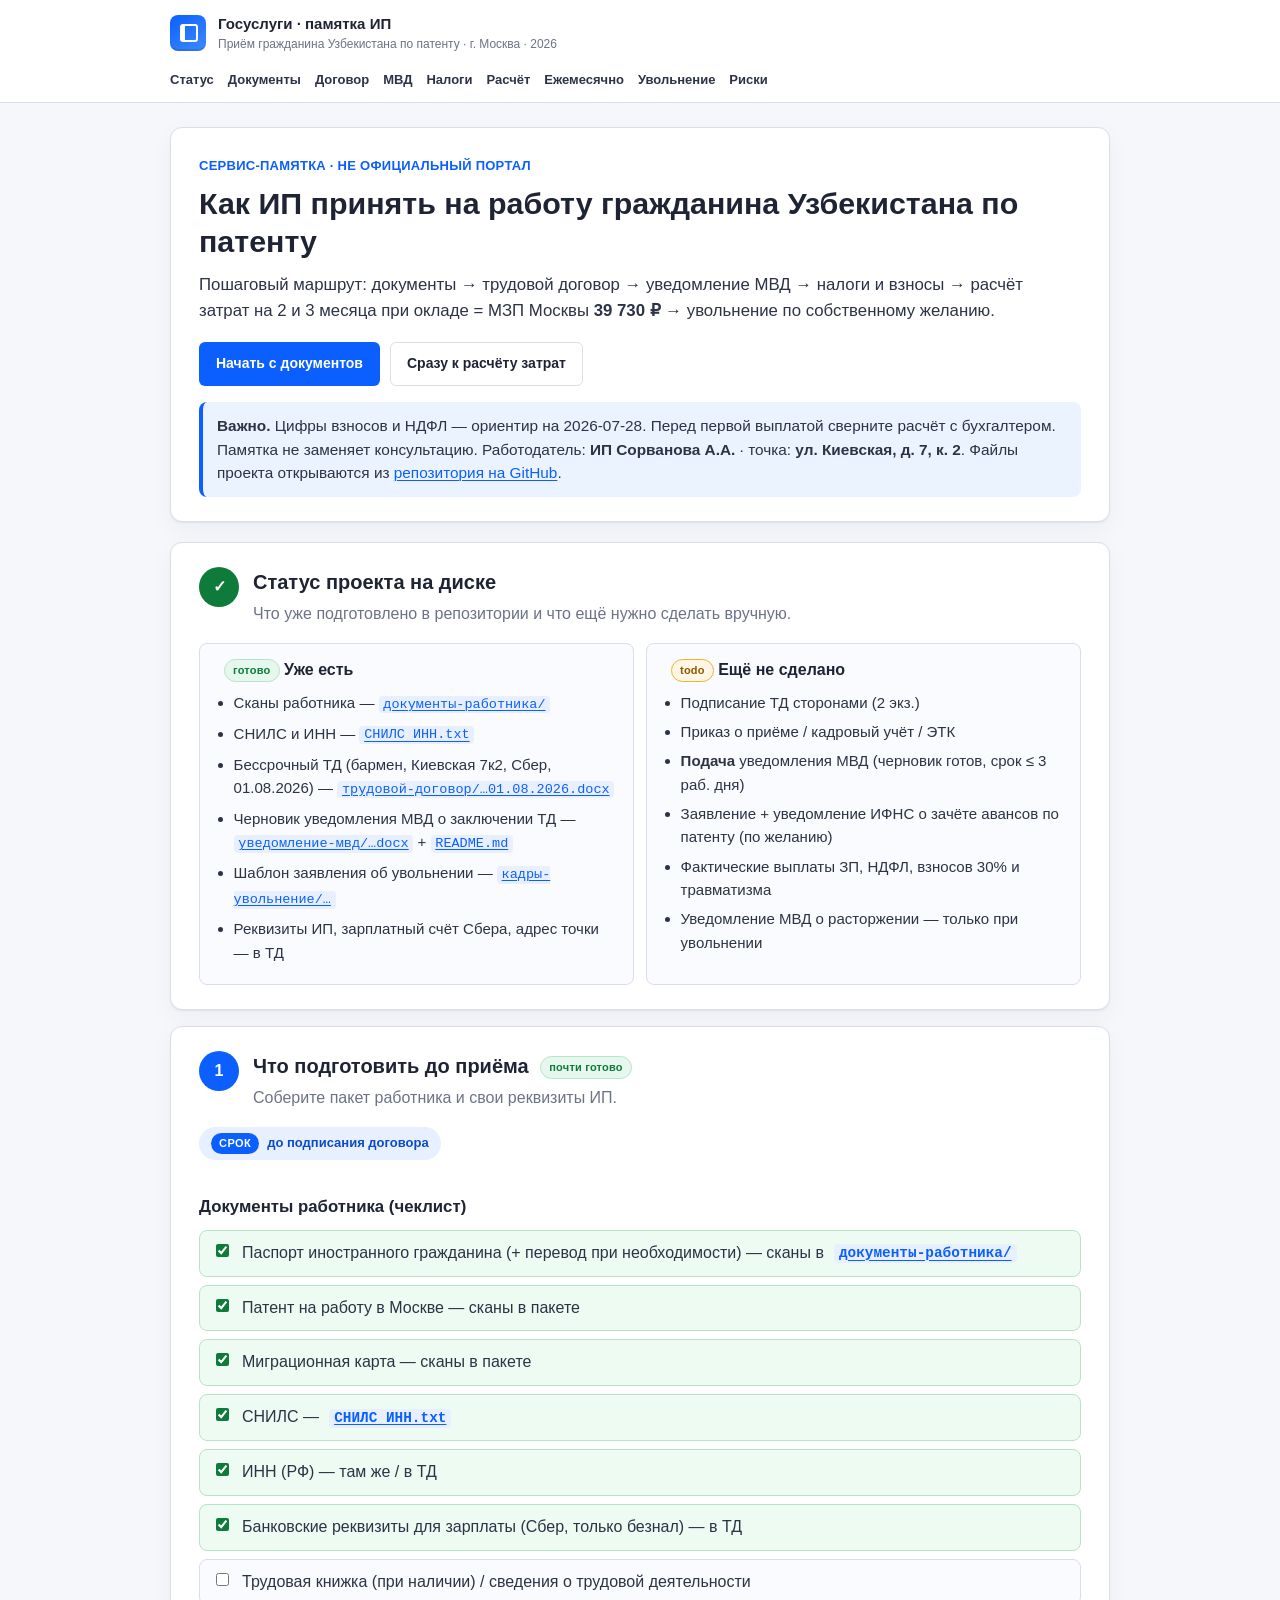
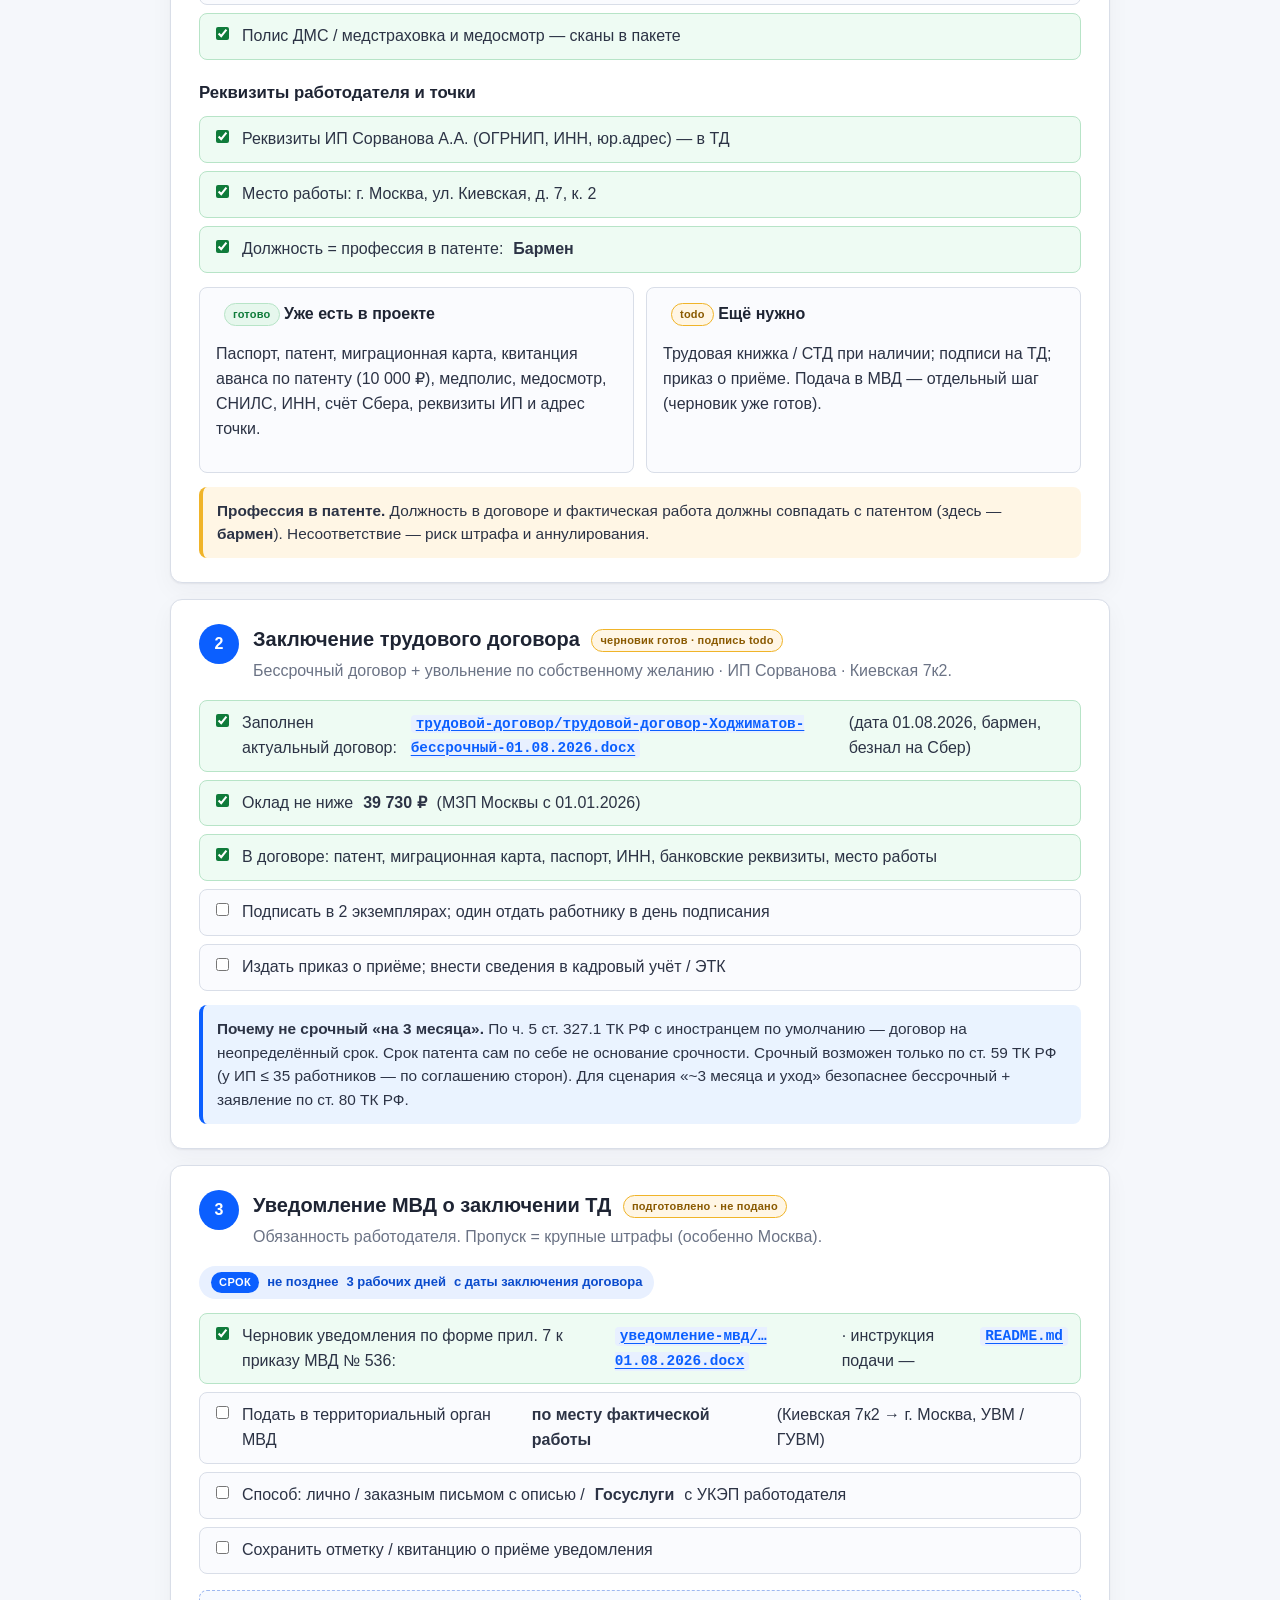
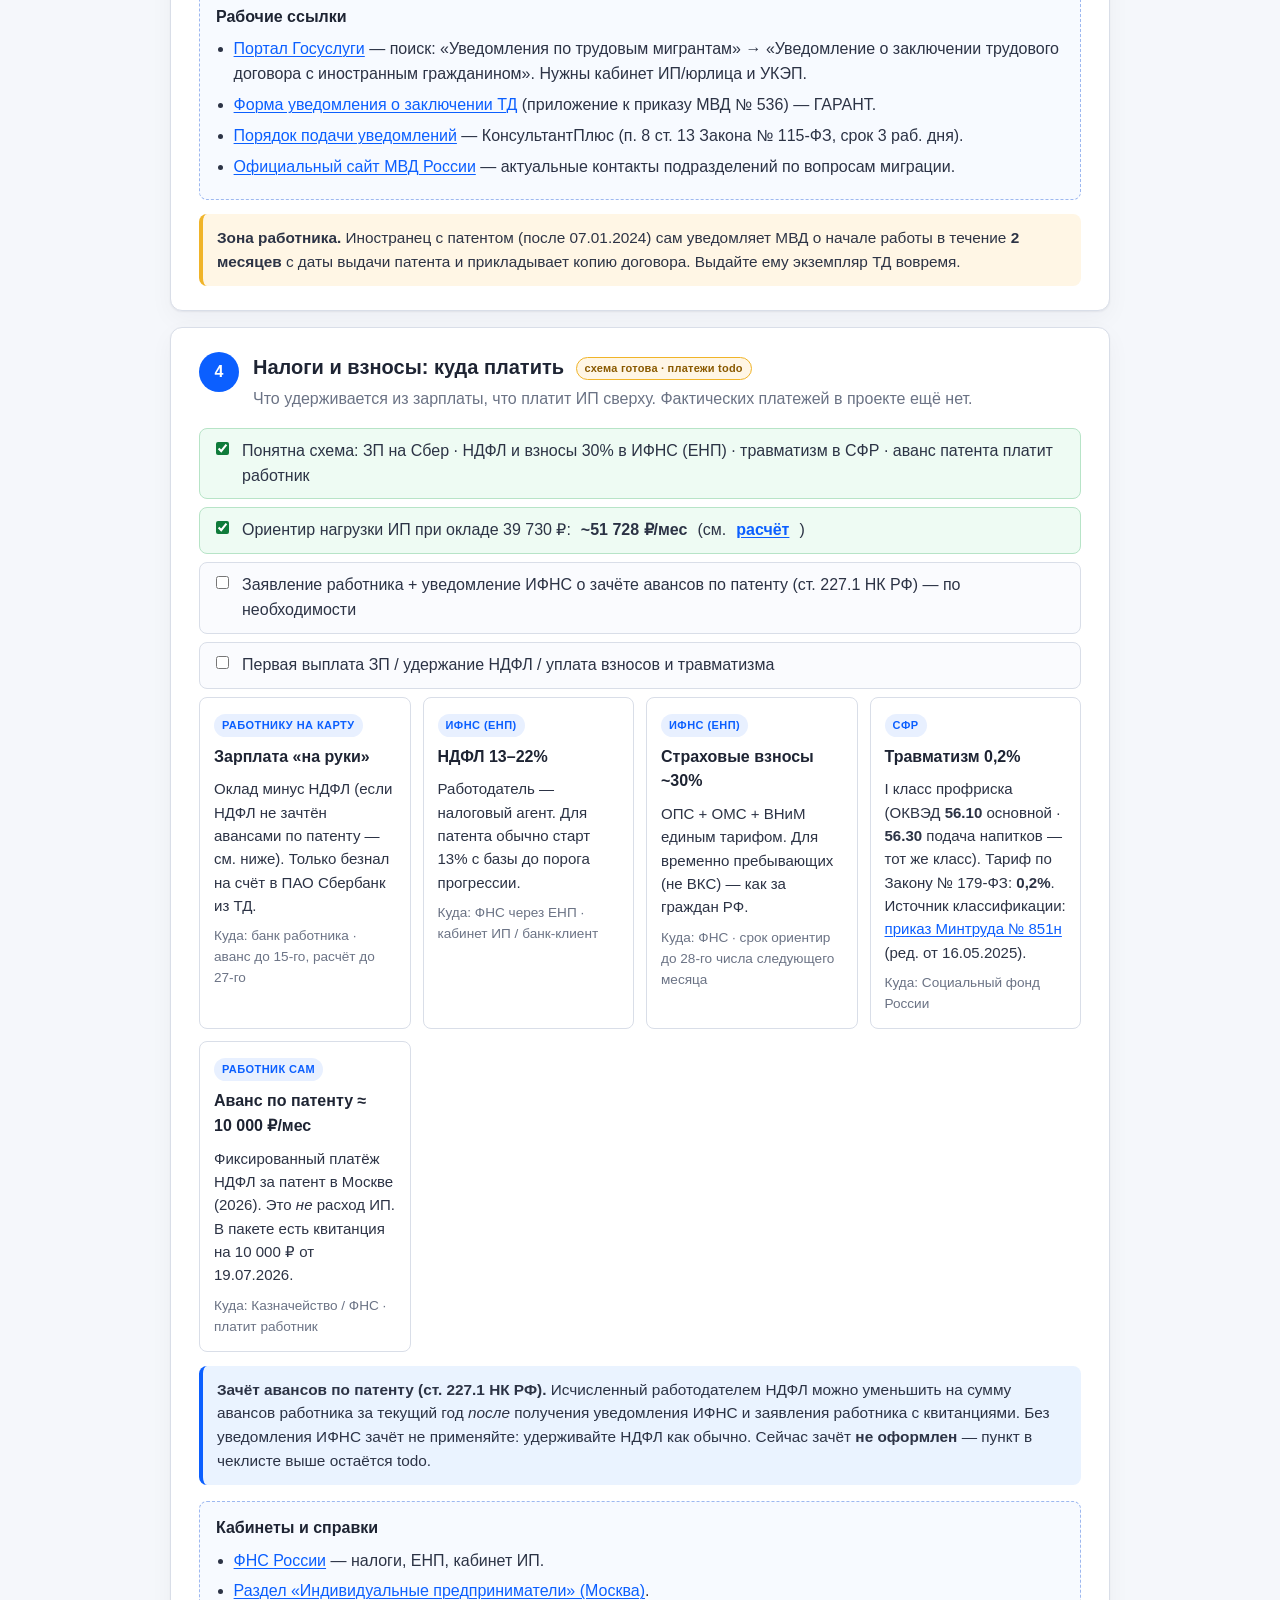
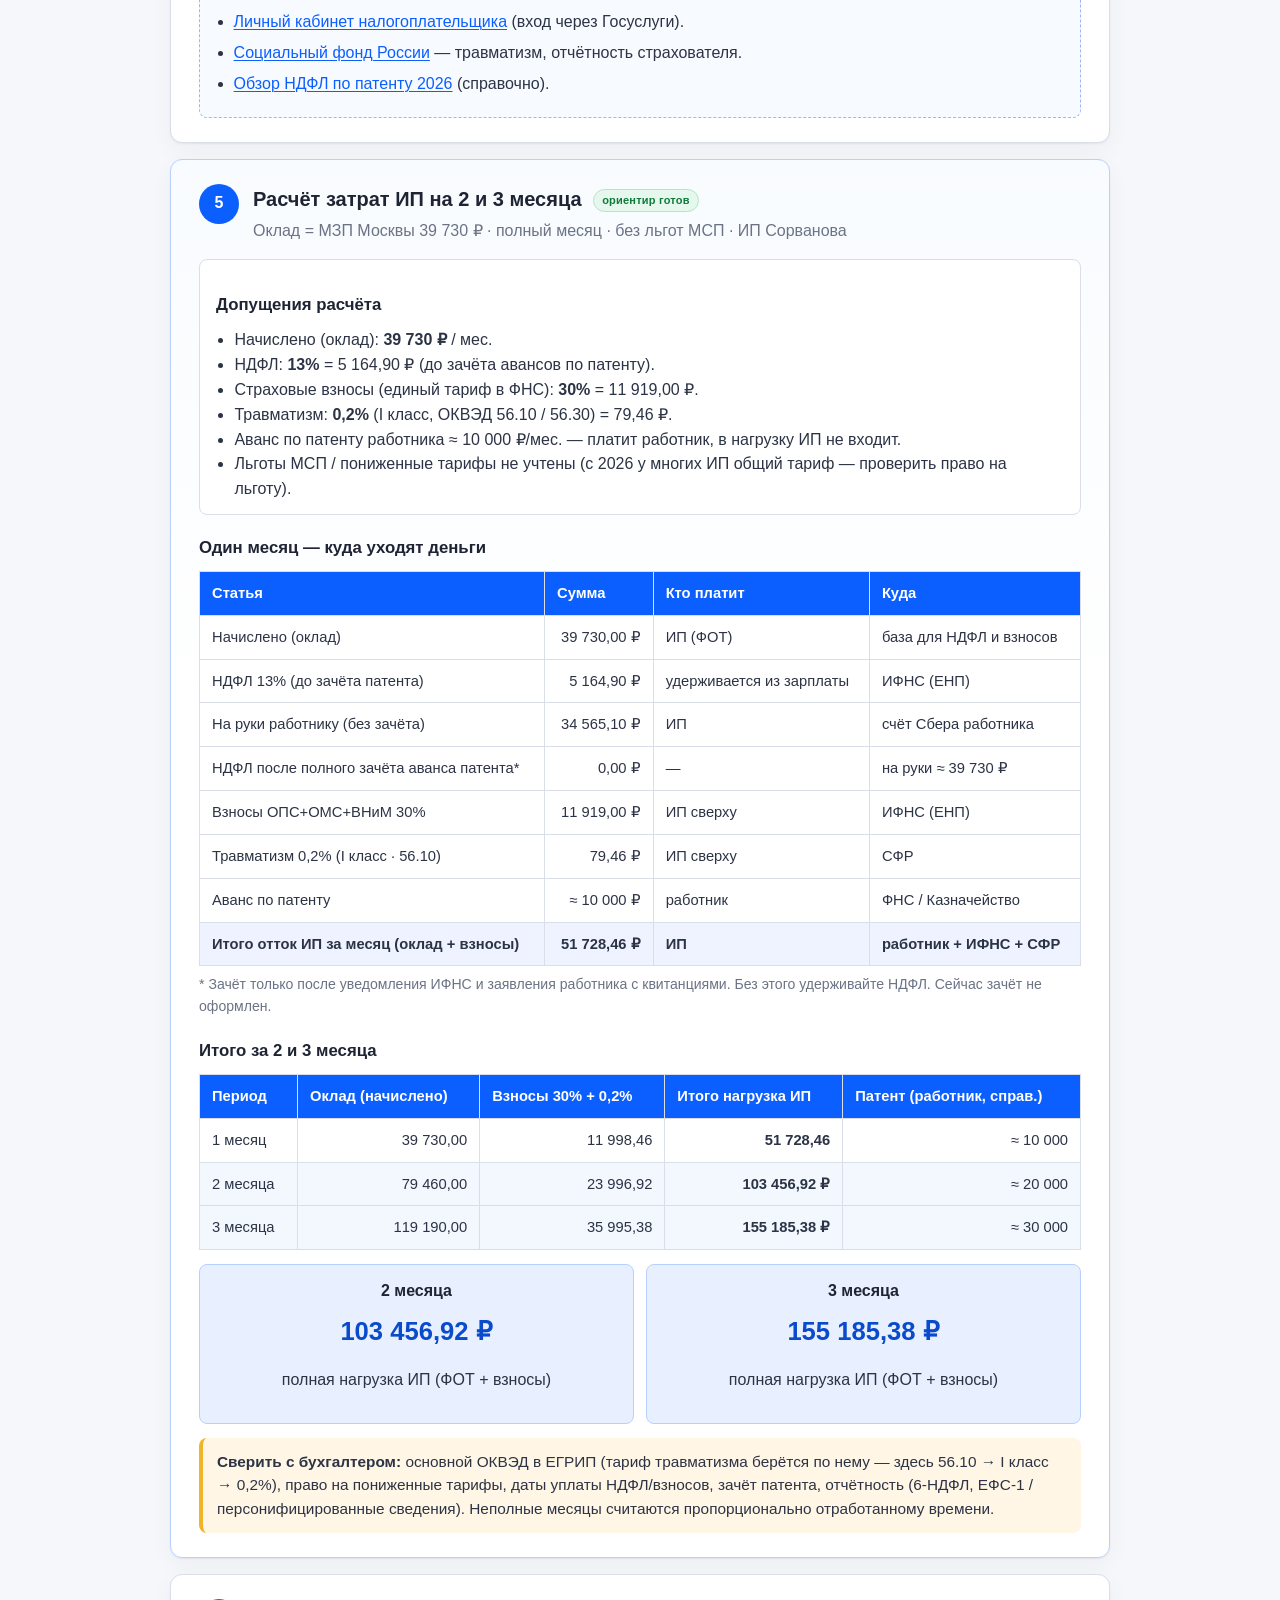
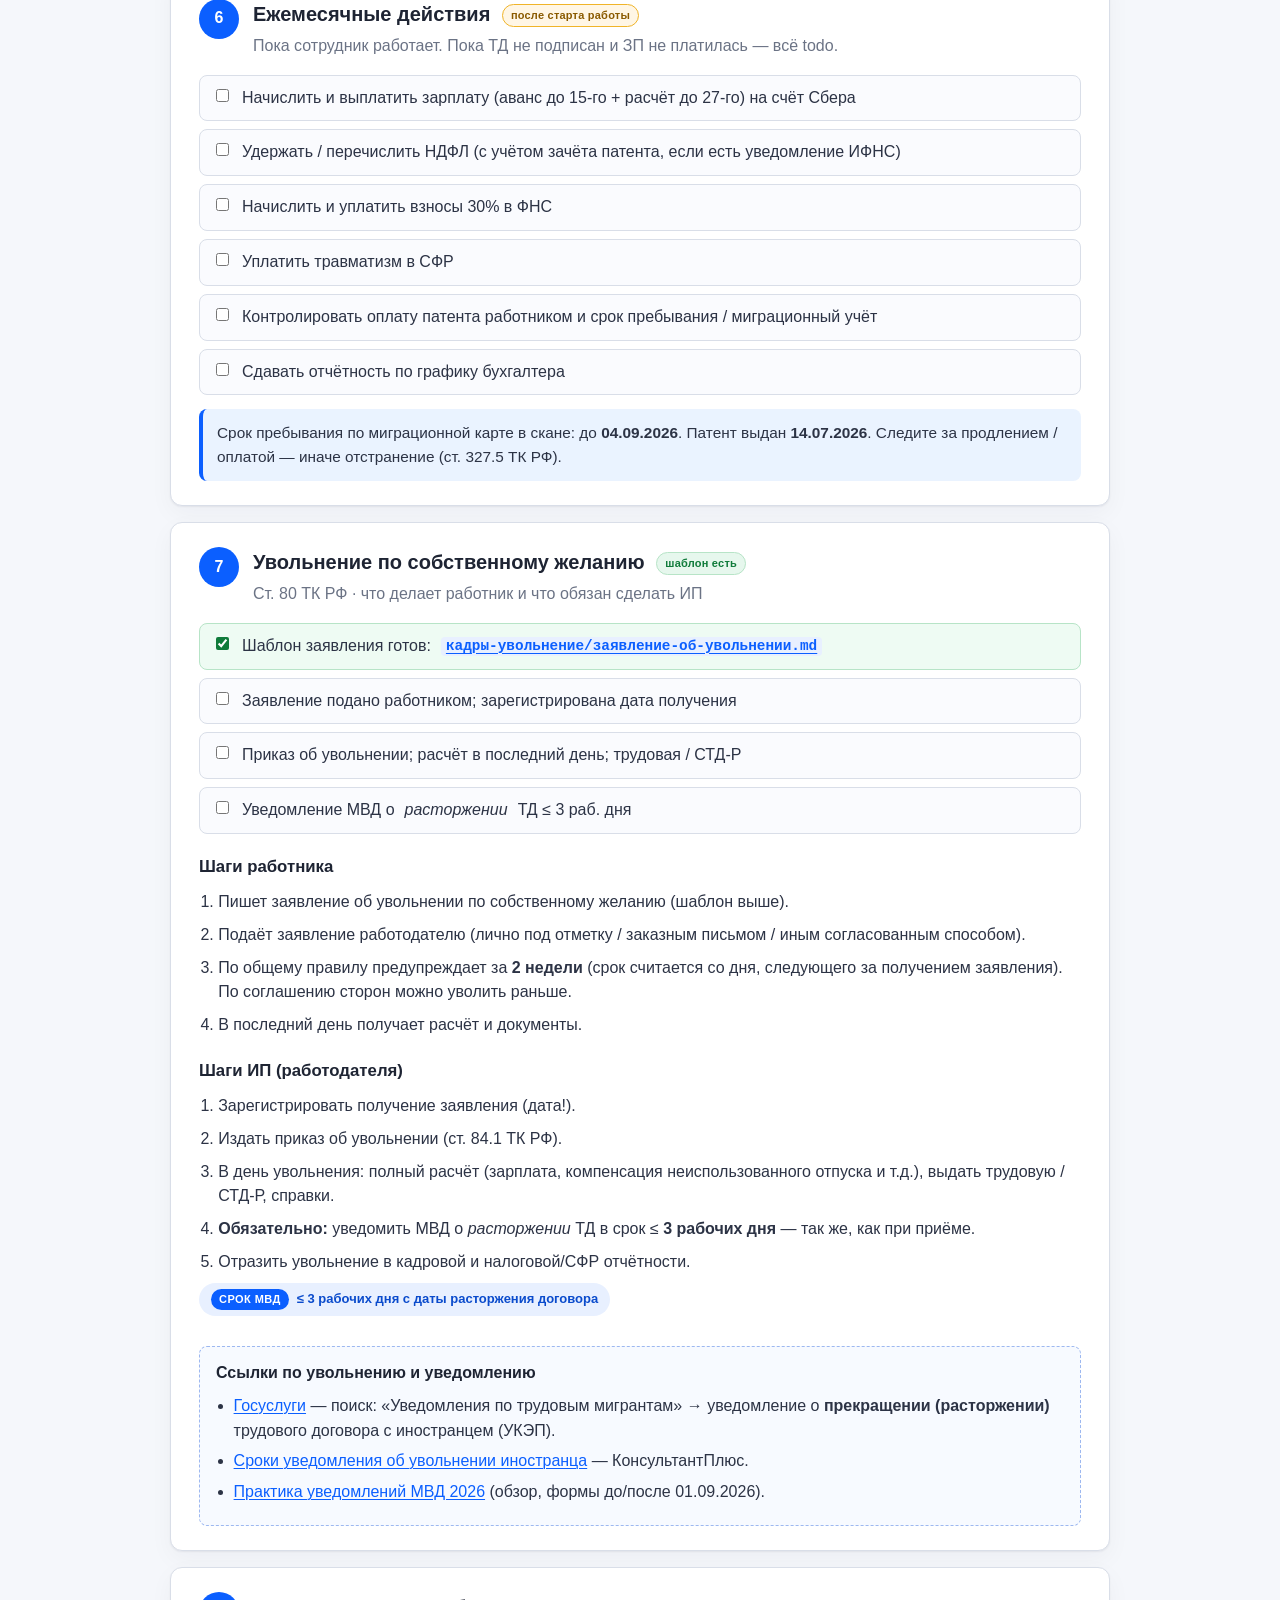
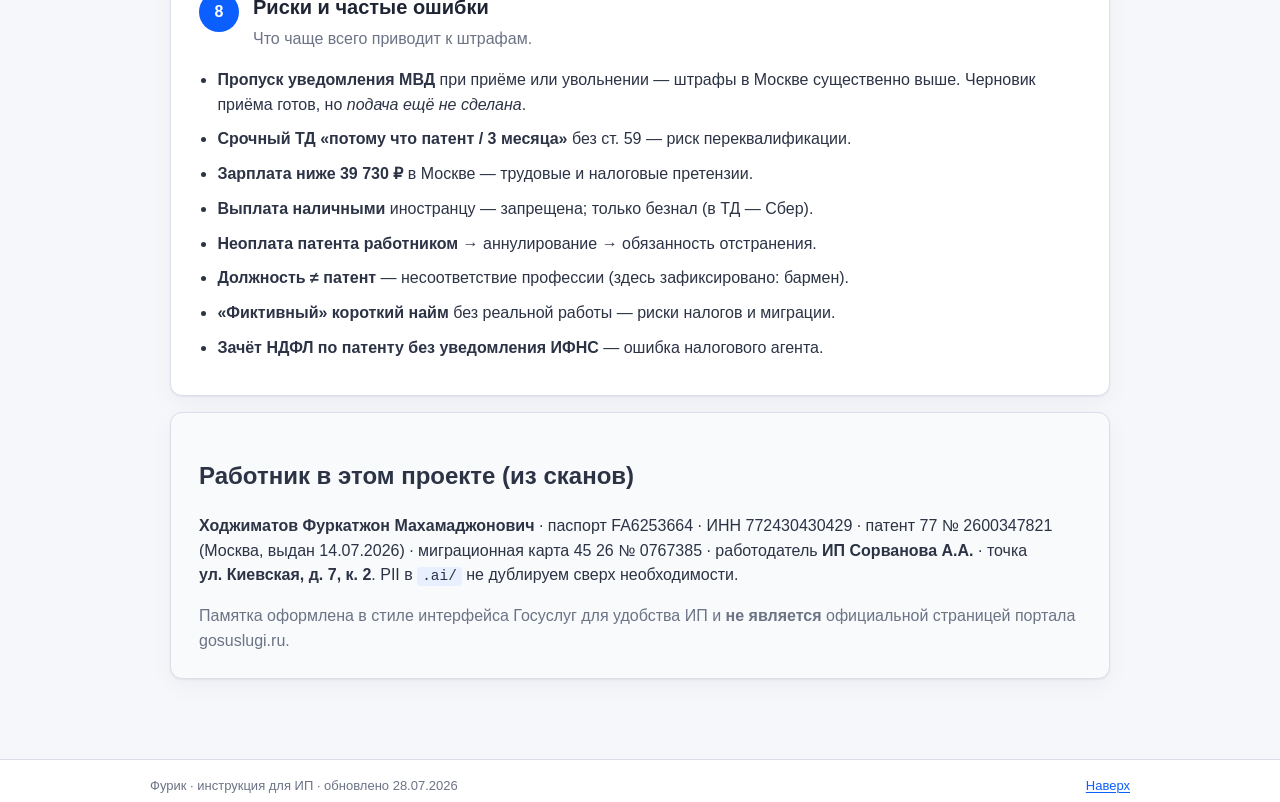
==== docs/index.html @ 6fae16fe "Update employment instruction checklist and publish status." ====
<!DOCTYPE html>
<html lang="ru">
<head>
  <meta charset="UTF-8" />
  <meta name="viewport" content="width=device-width, initial-scale=1" />
  <title>Приём иностранца по патенту — пошаговая инструкция для ИП</title>
  <link rel="stylesheet" href="styles.css" />
</head>
<body>
  <header class="topbar">
    <div class="topbar__inner">
      <div class="brand">
        <span class="brand__mark" aria-hidden="true"></span>
        <div>
          <div class="brand__name">Госуслуги · памятка ИП</div>
          <div class="brand__sub">Приём гражданина Узбекистана по патенту · г. Москва · 2026</div>
        </div>
      </div>
      <nav class="topnav" aria-label="Разделы">
        <a href="#status">Статус</a>
        <a href="#prepare">Документы</a>
        <a href="#contract">Договор</a>
        <a href="#mvd">МВД</a>
        <a href="#taxes">Налоги</a>
        <a href="#calc">Расчёт</a>
        <a href="#monthly">Ежемесячно</a>
        <a href="#fire">Увольнение</a>
        <a href="#risks">Риски</a>
      </nav>
    </div>
  </header>

  <main>
    <section class="hero">
      <p class="eyebrow">Сервис-памятка · не официальный портал</p>
      <h1>Как ИП принять на работу гражданина Узбекистана по патенту</h1>
      <p class="lead">
        Пошаговый маршрут: документы → трудовой договор → уведомление МВД → налоги и взносы →
        расчёт затрат на 2 и 3 месяца при окладе = МЗП Москвы <strong>39&nbsp;730&nbsp;₽</strong> →
        увольнение по собственному желанию.
      </p>
      <div class="hero__actions">
        <a class="btn btn--primary" href="#prepare">Начать с документов</a>
        <a class="btn btn--ghost" href="#calc">Сразу к расчёту затрат</a>
      </div>
            <div class="alert alert--info">
        <strong>Важно.</strong> Цифры взносов и НДФЛ — ориентир на 2026-07-28.
        Перед первой выплатой сверните расчёт с бухгалтером. Памятка не заменяет консультацию.
        Работодатель: <strong>ИП Сорванова А.А.</strong> · точка: <strong>ул. Киевская, д.&nbsp;7, к.&nbsp;2</strong>.
        Файлы проекта открываются из <a href="https://github.com/puholet-sketch/furik" target="_blank" rel="noopener">репозитория на GitHub</a>.
      </div>
    </section>

    <!-- Статус -->
    <section id="status" class="block status-panel">
      <div class="step-head">
        <span class="step-num">✓</span>
        <div>
          <h2>Статус проекта на диске</h2>
          <p class="muted">Что уже подготовлено в репозитории и что ещё нужно сделать вручную.</p>
        </div>
      </div>

      <div class="cards">
        <article class="card card--done">
          <h4><span class="badge badge--done">готово</span> Уже есть</h4>
          <ul class="status-list">
            <li>Сканы работника — <a href="https://github.com/puholet-sketch/furik/tree/main/документы-работника"><code>документы-работника/</code></a></li>
            <li>СНИЛС и ИНН — <a href="https://github.com/puholet-sketch/furik/blob/main/СНИЛС%20ИНН.txt"><code>СНИЛС ИНН.txt</code></a></li>
            <li>Бессрочный ТД (бармен, Киевская&nbsp;7к2, Сбер, 01.08.2026) —
              <a href="https://github.com/puholet-sketch/furik/blob/main/трудовой-договор/трудовой-договор-Ходжиматов-бессрочный-01.08.2026.docx"><code>трудовой-договор/…01.08.2026.docx</code></a></li>
            <li>Черновик уведомления МВД о заключении ТД —
              <a href="https://github.com/puholet-sketch/furik/blob/main/уведомление-мвд/уведомление-МВД-заключение-ТД-Ходжиматов-01.08.2026.docx"><code>уведомление-мвд/…docx</code></a>
              + <a href="https://github.com/puholet-sketch/furik/blob/main/уведомление-мвд/README.md"><code>README.md</code></a></li>
            <li>Шаблон заявления об увольнении —
              <a href="https://github.com/puholet-sketch/furik/blob/main/кадры-увольнение/заявление-об-увольнении.md"><code>кадры-увольнение/…</code></a></li>
            <li>Реквизиты ИП, зарплатный счёт Сбера, адрес точки — в ТД</li>
          </ul>
        </article>
        <article class="card card--todo">
          <h4><span class="badge badge--todo">todo</span> Ещё не сделано</h4>
          <ul class="status-list">
            <li>Подписание ТД сторонами (2 экз.)</li>
            <li>Приказ о приёме / кадровый учёт / ЭТК</li>
            <li><strong>Подача</strong> уведомления МВД (черновик готов, срок ≤&nbsp;3 раб. дня)</li>
            <li>Заявление + уведомление ИФНС о зачёте авансов по патенту (по желанию)</li>
            <li>Фактические выплаты ЗП, НДФЛ, взносов 30% и травматизма</li>
            <li>Уведомление МВД о расторжении — только при увольнении</li>
          </ul>
        </article>
      </div>
    </section>

    <!-- 1 -->
    <section id="prepare" class="block">
      <div class="step-head">
        <span class="step-num">1</span>
        <div>
          <h2>Что подготовить до приёма
            <span class="badge badge--done">почти готово</span>
          </h2>
          <p class="muted">Соберите пакет работника и свои реквизиты ИП.</p>
        </div>
      </div>

      <div class="deadline"><span>Срок</span> до подписания договора</div>

      <h3>Документы работника (чеклист)</h3>
      <ul class="check">
        <li class="done"><label><input type="checkbox" checked /> Паспорт иностранного гражданина (+ перевод при необходимости) — сканы в <a href="https://github.com/puholet-sketch/furik/tree/main/документы-работника"><code>документы-работника/</code></a></label></li>
        <li class="done"><label><input type="checkbox" checked /> Патент на работу в Москве — сканы в пакете</label></li>
        <li class="done"><label><input type="checkbox" checked /> Миграционная карта — сканы в пакете</label></li>
        <li class="done"><label><input type="checkbox" checked /> СНИЛС — <a href="https://github.com/puholet-sketch/furik/blob/main/СНИЛС%20ИНН.txt"><code>СНИЛС ИНН.txt</code></a></label></li>
        <li class="done"><label><input type="checkbox" checked /> ИНН (РФ) — там же / в ТД</label></li>
        <li class="done"><label><input type="checkbox" checked /> Банковские реквизиты для зарплаты (Сбер, только безнал) — в ТД</label></li>
        <li><label><input type="checkbox" /> Трудовая книжка (при наличии) / сведения о трудовой деятельности</label></li>
        <li class="done"><label><input type="checkbox" checked /> Полис ДМС / медстраховка и медосмотр — сканы в пакете</label></li>
      </ul>

      <h3>Реквизиты работодателя и точки</h3>
      <ul class="check">
        <li class="done"><label><input type="checkbox" checked /> Реквизиты ИП Сорванова А.А. (ОГРНИП, ИНН, юр.адрес) — в ТД</label></li>
        <li class="done"><label><input type="checkbox" checked /> Место работы: г.&nbsp;Москва, ул.&nbsp;Киевская, д.&nbsp;7, к.&nbsp;2</label></li>
        <li class="done"><label><input type="checkbox" checked /> Должность = профессия в патенте: <strong>Бармен</strong></label></li>
      </ul>

      <div class="cards">
        <article class="card card--done">
          <h4><span class="badge badge--done">готово</span> Уже есть в проекте</h4>
          <p>Паспорт, патент, миграционная карта, квитанция аванса по патенту (10&nbsp;000&nbsp;₽), медполис, медосмотр, СНИЛС, ИНН, счёт Сбера, реквизиты ИП и адрес точки.</p>
        </article>
        <article class="card card--todo">
          <h4><span class="badge badge--todo">todo</span> Ещё нужно</h4>
          <p>Трудовая книжка / СТД при наличии; подписи на ТД; приказ о приёме. Подача в МВД — отдельный шаг (черновик уже готов).</p>
        </article>
      </div>

      <div class="alert alert--warn">
        <strong>Профессия в патенте.</strong> Должность в договоре и фактическая работа должны совпадать с патентом
        (здесь — <strong>бармен</strong>). Несоответствие — риск штрафа и аннулирования.
      </div>
    </section>

    <!-- 2 -->
    <section id="contract" class="block">
      <div class="step-head">
        <span class="step-num">2</span>
        <div>
          <h2>Заключение трудового договора
            <span class="badge badge--todo">черновик готов · подпись todo</span>
          </h2>
          <p class="muted">Бессрочный договор + увольнение по собственному желанию · ИП Сорванова · Киевская&nbsp;7к2.</p>
        </div>
      </div>

      <ul class="check">
        <li class="done"><label><input type="checkbox" checked /> Заполнен актуальный договор:
          <a href="https://github.com/puholet-sketch/furik/blob/main/трудовой-договор/трудовой-договор-Ходжиматов-бессрочный-01.08.2026.docx"><code>трудовой-договор/трудовой-договор-Ходжиматов-бессрочный-01.08.2026.docx</code></a>
          (дата 01.08.2026, бармен, безнал на Сбер)</label></li>
        <li class="done"><label><input type="checkbox" checked /> Оклад не ниже <strong>39&nbsp;730&nbsp;₽</strong> (МЗП Москвы с 01.01.2026)</label></li>
        <li class="done"><label><input type="checkbox" checked /> В договоре: патент, миграционная карта, паспорт, ИНН, банковские реквизиты, место работы</label></li>
        <li><label><input type="checkbox" /> Подписать в 2 экземплярах; один отдать работнику в день подписания</label></li>
        <li><label><input type="checkbox" /> Издать приказ о приёме; внести сведения в кадровый учёт / ЭТК</label></li>
      </ul>

      <div class="alert alert--info">
        <strong>Почему не срочный «на 3 месяца».</strong>
        По ч.&nbsp;5 ст.&nbsp;327.1 ТК РФ с иностранцем по умолчанию — договор на неопределённый срок.
        Срок патента сам по себе не основание срочности. Срочный возможен только по ст.&nbsp;59 ТК РФ
        (у ИП ≤&nbsp;35 работников — по соглашению сторон). Для сценария «~3 месяца и уход» безопаснее
        бессрочный + заявление по ст.&nbsp;80 ТК РФ.
      </div>
    </section>

    <!-- 3 -->
    <section id="mvd" class="block">
      <div class="step-head">
        <span class="step-num">3</span>
        <div>
          <h2>Уведомление МВД о заключении ТД
            <span class="badge badge--todo">подготовлено · не подано</span>
          </h2>
          <p class="muted">Обязанность работодателя. Пропуск = крупные штрафы (особенно Москва).</p>
        </div>
      </div>

      <div class="deadline"><span>Срок</span> не позднее <strong>3 рабочих дней</strong> с даты заключения договора</div>

      <ul class="check">
        <li class="done"><label><input type="checkbox" checked /> Черновик уведомления по форме прил.&nbsp;7 к приказу МВД №&nbsp;536:
          <a href="https://github.com/puholet-sketch/furik/blob/main/уведомление-мвд/уведомление-МВД-заключение-ТД-Ходжиматов-01.08.2026.docx"><code>уведомление-мвд/…01.08.2026.docx</code></a>
          · инструкция подачи — <a href="https://github.com/puholet-sketch/furik/blob/main/уведомление-мвд/README.md"><code>README.md</code></a></label></li>
        <li><label><input type="checkbox" /> Подать в территориальный орган МВД <strong>по месту фактической работы</strong> (Киевская&nbsp;7к2 → г.&nbsp;Москва, УВМ / ГУВМ)</label></li>
        <li><label><input type="checkbox" /> Способ: лично / заказным письмом с описью / <strong>Госуслуги</strong> с УКЭП работодателя</label></li>
        <li><label><input type="checkbox" /> Сохранить отметку / квитанцию о приёме уведомления</label></li>
      </ul>

      <div class="link-box">
        <h4>Рабочие ссылки</h4>
        <ul>
          <li><a href="https://www.gosuslugi.ru/" target="_blank" rel="noopener">Портал Госуслуги</a> — поиск: «Уведомления по трудовым мигрантам» → «Уведомление о заключении трудового договора с иностранным гражданином». Нужны кабинет ИП/юрлица и УКЭП.</li>
          <li><a href="https://base.garant.ru/74775946/1a3794674ba91fb6f13d1885dca9f9e1/" target="_blank" rel="noopener">Форма уведомления о заключении ТД</a> (приложение к приказу МВД №&nbsp;536) — ГАРАНТ.</li>
          <li><a href="https://www.consultant.ru/document/cons_doc_LAW_365473/6be0eac52331fada1459529f38f796d1e42c0a16/" target="_blank" rel="noopener">Порядок подачи уведомлений</a> — КонсультантПлюс (п.&nbsp;8 ст.&nbsp;13 Закона №&nbsp;115-ФЗ, срок 3 раб. дня).</li>
          <li><a href="https://мвд.рф/" target="_blank" rel="noopener">Официальный сайт МВД России</a> — актуальные контакты подразделений по вопросам миграции.</li>
        </ul>
      </div>

      <div class="alert alert--warn">
        <strong>Зона работника.</strong> Иностранец с патентом (после 07.01.2024) сам уведомляет МВД о начале работы
        в течение <strong>2 месяцев</strong> с даты выдачи патента и прикладывает копию договора.
        Выдайте ему экземпляр ТД вовремя.
      </div>
    </section>

    <!-- 4 -->
    <section id="taxes" class="block">
      <div class="step-head">
        <span class="step-num">4</span>
        <div>
          <h2>Налоги и взносы: куда платить
            <span class="badge badge--todo">схема готова · платежи todo</span>
          </h2>
          <p class="muted">Что удерживается из зарплаты, что платит ИП сверху. Фактических платежей в проекте ещё нет.</p>
        </div>
      </div>

      <ul class="check">
        <li class="done"><label><input type="checkbox" checked /> Понятна схема: ЗП на Сбер · НДФЛ и взносы 30% в ИФНС (ЕНП) · травматизм в СФР · аванс патента платит работник</label></li>
        <li class="done"><label><input type="checkbox" checked /> Ориентир нагрузки ИП при окладе 39&nbsp;730&nbsp;₽: <strong>~51&nbsp;728&nbsp;₽/мес</strong> (см. <a href="#calc">расчёт</a>)</label></li>
        <li><label><input type="checkbox" /> Заявление работника + уведомление ИФНС о зачёте авансов по патенту (ст.&nbsp;227.1 НК РФ) — по необходимости</label></li>
        <li><label><input type="checkbox" /> Первая выплата ЗП / удержание НДФЛ / уплата взносов и травматизма</label></li>
      </ul>

      <div class="pay-grid">
        <article class="pay-card">
          <div class="pay-card__tag">Работнику на карту</div>
          <h4>Зарплата «на руки»</h4>
          <p>Оклад минус НДФЛ (если НДФЛ не зачтён авансами по патенту — см. ниже). Только безнал на счёт в ПАО Сбербанк из ТД.</p>
          <p class="pay-card__where">Куда: банк работника · аванс до 15-го, расчёт до 27-го</p>
        </article>
        <article class="pay-card">
          <div class="pay-card__tag">ИФНС (ЕНП)</div>
          <h4>НДФЛ 13–22%</h4>
          <p>Работодатель — налоговый агент. Для патента обычно старт 13% с базы до порога прогрессии.</p>
          <p class="pay-card__where">Куда: ФНС через ЕНП · кабинет ИП / банк-клиент</p>
        </article>
        <article class="pay-card">
          <div class="pay-card__tag">ИФНС (ЕНП)</div>
          <h4>Страховые взносы ~30%</h4>
          <p>ОПС + ОМС + ВНиМ единым тарифом. Для временно пребывающих (не ВКС) — как за граждан РФ.</p>
          <p class="pay-card__where">Куда: ФНС · срок ориентир до 28-го числа следующего месяца</p>
        </article>
        <article class="pay-card">
          <div class="pay-card__tag">СФР</div>
          <h4>Травматизм 0,2%</h4>
          <p>I&nbsp;класс профриска (ОКВЭД <strong>56.10</strong> основной · <strong>56.30</strong> подача напитков — тот же класс). Тариф по Закону №&nbsp;179-ФЗ: <strong>0,2%</strong>. Источник классификации: <a href="https://www.consultant.ru/document/cons_doc_LAW_211247/" target="_blank" rel="noopener">приказ Минтруда №&nbsp;851н</a> (ред. от 16.05.2025).</p>
          <p class="pay-card__where">Куда: Социальный фонд России</p>
        </article>
        <article class="pay-card">
          <div class="pay-card__tag">Работник сам</div>
          <h4>Аванс по патенту ≈ 10&nbsp;000&nbsp;₽/мес</h4>
          <p>Фиксированный платёж НДФЛ за патент в Москве (2026). Это <em>не</em> расход ИП. В пакете есть квитанция на 10&nbsp;000&nbsp;₽ от 19.07.2026.</p>
          <p class="pay-card__where">Куда: Казначейство / ФНС · платит работник</p>
        </article>
      </div>

      <div class="alert alert--info">
        <strong>Зачёт авансов по патенту (ст.&nbsp;227.1 НК РФ).</strong>
        Исчисленный работодателем НДФЛ можно уменьшить на сумму авансов работника за текущий год
        <em>после</em> получения уведомления ИФНС и заявления работника с квитанциями.
        Без уведомления ИФНС зачёт не применяйте: удерживайте НДФЛ как обычно.
        Сейчас зачёт <strong>не оформлен</strong> — пункт в чеклисте выше остаётся todo.
      </div>

      <div class="link-box">
        <h4>Кабинеты и справки</h4>
        <ul>
          <li><a href="https://www.nalog.gov.ru/" target="_blank" rel="noopener">ФНС России</a> — налоги, ЕНП, кабинет ИП.</li>
          <li><a href="https://www.nalog.gov.ru/rn77/ip/" target="_blank" rel="noopener">Раздел «Индивидуальные предприниматели» (Москва)</a>.</li>
          <li><a href="https://lkfl2.nalog.ru/lkfl" target="_blank" rel="noopener">Личный кабинет налогоплательщика</a> (вход через Госуслуги).</li>
          <li><a href="https://sfr.gov.ru/" target="_blank" rel="noopener">Социальный фонд России</a> — травматизм, отчётность страхователя.</li>
          <li><a href="https://nalog-nalog.ru/ndfl/ndfl-inostrannogo-grazhdanina-po-patentu-v-2026-godu/" target="_blank" rel="noopener">Обзор НДФЛ по патенту 2026</a> (справочно).</li>
        </ul>
      </div>
    </section>

    <!-- 5 -->
    <section id="calc" class="block block--accent">
      <div class="step-head">
        <span class="step-num">5</span>
        <div>
          <h2>Расчёт затрат ИП на 2 и 3 месяца
            <span class="badge badge--done">ориентир готов</span>
          </h2>
          <p class="muted">Оклад = МЗП Москвы 39&nbsp;730&nbsp;₽ · полный месяц · без льгот МСП · ИП Сорванова</p>
        </div>
      </div>

      <div class="assumptions">
        <h3>Допущения расчёта</h3>
        <ul>
          <li>Начислено (оклад): <strong>39&nbsp;730&nbsp;₽</strong> / мес.</li>
          <li>НДФЛ: <strong>13%</strong> = 5&nbsp;164,90&nbsp;₽ (до зачёта авансов по патенту).</li>
          <li>Страховые взносы (единый тариф в ФНС): <strong>30%</strong> = 11&nbsp;919,00&nbsp;₽.</li>
          <li>Травматизм: <strong>0,2%</strong> (I&nbsp;класс, ОКВЭД 56.10 / 56.30) = 79,46&nbsp;₽.</li>
          <li>Аванс по патенту работника ≈ 10&nbsp;000&nbsp;₽/мес. — платит работник, в нагрузку ИП не входит.</li>
          <li>Льготы МСП / пониженные тарифы не учтены (с 2026 у многих ИП общий тариф — проверить право на льготу).</li>
        </ul>
      </div>

      <h3>Один месяц — куда уходят деньги</h3>
      <div class="table-wrap">
        <table>
          <thead>
            <tr>
              <th>Статья</th>
              <th>Сумма</th>
              <th>Кто платит</th>
              <th>Куда</th>
            </tr>
          </thead>
          <tbody>
            <tr>
              <td>Начислено (оклад)</td>
              <td class="num">39&nbsp;730,00&nbsp;₽</td>
              <td>ИП (ФОТ)</td>
              <td>база для НДФЛ и взносов</td>
            </tr>
            <tr>
              <td>НДФЛ 13% (до зачёта патента)</td>
              <td class="num">5&nbsp;164,90&nbsp;₽</td>
              <td>удерживается из зарплаты</td>
              <td>ИФНС (ЕНП)</td>
            </tr>
            <tr>
              <td>На руки работнику (без зачёта)</td>
              <td class="num">34&nbsp;565,10&nbsp;₽</td>
              <td>ИП</td>
              <td>счёт Сбера работника</td>
            </tr>
            <tr>
              <td>НДФЛ после полного зачёта аванса патента*</td>
              <td class="num">0,00&nbsp;₽</td>
              <td>—</td>
              <td>на руки ≈ 39&nbsp;730&nbsp;₽</td>
            </tr>
            <tr>
              <td>Взносы ОПС+ОМС+ВНиМ 30%</td>
              <td class="num">11&nbsp;919,00&nbsp;₽</td>
              <td>ИП сверху</td>
              <td>ИФНС (ЕНП)</td>
            </tr>
            <tr>
              <td>Травматизм 0,2% (I&nbsp;класс · 56.10)</td>
              <td class="num">79,46&nbsp;₽</td>
              <td>ИП сверху</td>
              <td>СФР</td>
            </tr>
            <tr>
              <td>Аванс по патенту</td>
              <td class="num">≈&nbsp;10&nbsp;000&nbsp;₽</td>
              <td>работник</td>
              <td>ФНС / Казначейство</td>
            </tr>
            <tr class="row-total">
              <td>Итого отток ИП за месяц (оклад + взносы)</td>
              <td class="num">51&nbsp;728,46&nbsp;₽</td>
              <td>ИП</td>
              <td>работник + ИФНС + СФР</td>
            </tr>
          </tbody>
        </table>
      </div>
      <p class="footnote">* Зачёт только после уведомления ИФНС и заявления работника с квитанциями. Без этого удерживайте НДФЛ. Сейчас зачёт не оформлен.</p>

      <h3>Итого за 2 и 3 месяца</h3>
      <div class="table-wrap">
        <table>
          <thead>
            <tr>
              <th>Период</th>
              <th>Оклад (начислено)</th>
              <th>Взносы 30% + 0,2%</th>
              <th>Итого нагрузка ИП</th>
              <th>Патент (работник, справ.)</th>
            </tr>
          </thead>
          <tbody>
            <tr>
              <td>1 месяц</td>
              <td class="num">39&nbsp;730,00</td>
              <td class="num">11&nbsp;998,46</td>
              <td class="num"><strong>51&nbsp;728,46</strong></td>
              <td class="num">≈&nbsp;10&nbsp;000</td>
            </tr>
            <tr class="row-hl">
              <td>2 месяца</td>
              <td class="num">79&nbsp;460,00</td>
              <td class="num">23&nbsp;996,92</td>
              <td class="num"><strong>103&nbsp;456,92&nbsp;₽</strong></td>
              <td class="num">≈&nbsp;20&nbsp;000</td>
            </tr>
            <tr class="row-hl">
              <td>3 месяца</td>
              <td class="num">119&nbsp;190,00</td>
              <td class="num">35&nbsp;995,38</td>
              <td class="num"><strong>155&nbsp;185,38&nbsp;₽</strong></td>
              <td class="num">≈&nbsp;30&nbsp;000</td>
            </tr>
          </tbody>
        </table>
      </div>

      <div class="cards">
        <article class="card card--money">
          <h4>2 месяца</h4>
          <p class="big-num">103&nbsp;456,92&nbsp;₽</p>
          <p>полная нагрузка ИП (ФОТ + взносы)</p>
        </article>
        <article class="card card--money">
          <h4>3 месяца</h4>
          <p class="big-num">155&nbsp;185,38&nbsp;₽</p>
          <p>полная нагрузка ИП (ФОТ + взносы)</p>
        </article>
      </div>

      <div class="alert alert--warn">
        <strong>Сверить с бухгалтером:</strong> основной ОКВЭД в ЕГРИП (тариф травматизма берётся по нему — здесь 56.10 → I&nbsp;класс → 0,2%),
        право на пониженные тарифы, даты уплаты НДФЛ/взносов, зачёт патента, отчётность (6‑НДФЛ, ЕФС‑1 / персонифицированные сведения).
        Неполные месяцы считаются пропорционально отработанному времени.
      </div>
    </section>

    <!-- 6 -->
    <section id="monthly" class="block">
      <div class="step-head">
        <span class="step-num">6</span>
        <div>
          <h2>Ежемесячные действия
            <span class="badge badge--todo">после старта работы</span>
          </h2>
          <p class="muted">Пока сотрудник работает. Пока ТД не подписан и ЗП не платилась — всё todo.</p>
        </div>
      </div>

      <ul class="check">
        <li><label><input type="checkbox" /> Начислить и выплатить зарплату (аванс до 15-го + расчёт до 27-го) на счёт Сбера</label></li>
        <li><label><input type="checkbox" /> Удержать / перечислить НДФЛ (с учётом зачёта патента, если есть уведомление ИФНС)</label></li>
        <li><label><input type="checkbox" /> Начислить и уплатить взносы 30% в ФНС</label></li>
        <li><label><input type="checkbox" /> Уплатить травматизм в СФР</label></li>
        <li><label><input type="checkbox" /> Контролировать оплату патента работником и срок пребывания / миграционный учёт</label></li>
        <li><label><input type="checkbox" /> Сдавать отчётность по графику бухгалтера</label></li>
      </ul>

      <div class="alert alert--info">
        Срок пребывания по миграционной карте в скане: до <strong>04.09.2026</strong>.
        Патент выдан <strong>14.07.2026</strong>. Следите за продлением / оплатой — иначе отстранение (ст.&nbsp;327.5 ТК РФ).
      </div>
    </section>

    <!-- 7 -->
    <section id="fire" class="block">
      <div class="step-head">
        <span class="step-num">7</span>
        <div>
          <h2>Увольнение по собственному желанию
            <span class="badge badge--done">шаблон есть</span>
          </h2>
          <p class="muted">Ст.&nbsp;80 ТК РФ · что делает работник и что обязан сделать ИП</p>
        </div>
      </div>

      <ul class="check">
        <li class="done"><label><input type="checkbox" checked /> Шаблон заявления готов:
          <a href="https://github.com/puholet-sketch/furik/blob/main/кадры-увольнение/заявление-об-увольнении.md"><code>кадры-увольнение/заявление-об-увольнении.md</code></a></label></li>
        <li><label><input type="checkbox" /> Заявление подано работником; зарегистрирована дата получения</label></li>
        <li><label><input type="checkbox" /> Приказ об увольнении; расчёт в последний день; трудовая / СТД‑Р</label></li>
        <li><label><input type="checkbox" /> Уведомление МВД о <em>расторжении</em> ТД ≤&nbsp;3 раб. дня</label></li>
      </ul>

      <h3>Шаги работника</h3>
      <ol class="steps">
        <li>Пишет заявление об увольнении по собственному желанию (шаблон выше).</li>
        <li>Подаёт заявление работодателю (лично под отметку / заказным письмом / иным согласованным способом).</li>
        <li>По общему правилу предупреждает за <strong>2 недели</strong> (срок считается со дня, следующего за получением заявления). По соглашению сторон можно уволить раньше.</li>
        <li>В последний день получает расчёт и документы.</li>
      </ol>

      <h3>Шаги ИП (работодателя)</h3>
      <ol class="steps">
        <li>Зарегистрировать получение заявления (дата!).</li>
        <li>Издать приказ об увольнении (ст.&nbsp;84.1 ТК РФ).</li>
        <li>В день увольнения: полный расчёт (зарплата, компенсация неиспользованного отпуска и т.д.), выдать трудовую / СТД‑Р, справки.</li>
        <li><strong>Обязательно:</strong> уведомить МВД о <em>расторжении</em> ТД в срок ≤ <strong>3 рабочих дня</strong> — так же, как при приёме.</li>
        <li>Отразить увольнение в кадровой и налоговой/СФР отчётности.</li>
      </ol>

      <div class="deadline"><span>Срок МВД</span> ≤ 3 рабочих дня с даты расторжения договора</div>

      <div class="link-box">
        <h4>Ссылки по увольнению и уведомлению</h4>
        <ul>
          <li><a href="https://www.gosuslugi.ru/" target="_blank" rel="noopener">Госуслуги</a> — поиск: «Уведомления по трудовым мигрантам» → уведомление о <strong>прекращении (расторжении)</strong> трудового договора с иностранцем (УКЭП).</li>
          <li><a href="https://www.consultant.ru/law/podborki/sroki_uvedomleniya_ob_uvolnenii_inostrannogo_rabotnika/" target="_blank" rel="noopener">Сроки уведомления об увольнении иностранца</a> — КонсультантПлюс.</li>
          <li><a href="https://www.26-2.ru/art/357320-uvedomlenie-inostranets" target="_blank" rel="noopener">Практика уведомлений МВД 2026</a> (обзор, формы до/после 01.09.2026).</li>
        </ul>
      </div>
    </section>

    <!-- 8 -->
    <section id="risks" class="block">
      <div class="step-head">
        <span class="step-num">8</span>
        <div>
          <h2>Риски и частые ошибки</h2>
          <p class="muted">Что чаще всего приводит к штрафам.</p>
        </div>
      </div>

      <ul class="risks">
        <li><strong>Пропуск уведомления МВД</strong> при приёме или увольнении — штрафы в Москве существенно выше. Черновик приёма готов, но <em>подача ещё не сделана</em>.</li>
        <li><strong>Срочный ТД «потому что патент / 3 месяца»</strong> без ст.&nbsp;59 — риск переквалификации.</li>
        <li><strong>Зарплата ниже 39&nbsp;730&nbsp;₽</strong> в Москве — трудовые и налоговые претензии.</li>
        <li><strong>Выплата наличными</strong> иностранцу — запрещена; только безнал (в ТД — Сбер).</li>
        <li><strong>Неоплата патента работником</strong> → аннулирование → обязанность отстранения.</li>
        <li><strong>Должность ≠ патент</strong> — несоответствие профессии (здесь зафиксировано: бармен).</li>
        <li><strong>«Фиктивный» короткий найм</strong> без реальной работы — риски налогов и миграции.</li>
        <li><strong>Зачёт НДФЛ по патенту без уведомления ИФНС</strong> — ошибка налогового агента.</li>
      </ul>
    </section>

    <section class="block block--footer-note">
      <h2>Работник в этом проекте (из сканов)</h2>
      <p>
        <strong>Ходжиматов Фуркатжон Махамаджонович</strong> · паспорт FA6253664 · ИНН 772430430429 ·
        патент 77 №&nbsp;2600347821 (Москва, выдан 14.07.2026) · миграционная карта 45&nbsp;26 №&nbsp;0767385 ·
        работодатель <strong>ИП Сорванова А.А.</strong> · точка <strong>ул.&nbsp;Киевская, д.&nbsp;7, к.&nbsp;2</strong>.
        PII в <code>.ai/</code> не дублируем сверх необходимости.
      </p>
      <p class="muted">
        Памятка оформлена в стиле интерфейса Госуслуг для удобства ИП и <strong>не является</strong>
        официальной страницей портала gosuslugi.ru.
      </p>
    </section>
  </main>

  <footer class="footer">
    <div class="footer__inner">
      <span>Фурик · инструкция для ИП · обновлено 28.07.2026</span>
      <a href="#status">Наверх</a>
    </div>
  </footer>

  <script>
    document.querySelectorAll('.check input').forEach((el) => {
      el.closest('li')?.classList.toggle('done', el.checked);
      el.addEventListener('change', () => {
        el.closest('li')?.classList.toggle('done', el.checked);
      });
    });
  </script>
</body>
</html>
---- docs/styles.css ----
:root {
  --gos-blue: #0b5fff;
  --gos-blue-dark: #0a4bcc;
  --gos-blue-soft: #e8f0ff;
  --gos-ink: #1e2433;
  --gos-text: #2c3345;
  --gos-muted: #6b7385;
  --gos-line: #d9dee8;
  --gos-bg: #f5f7fb;
  --gos-white: #ffffff;
  --gos-warn-bg: #fff6e5;
  --gos-warn-border: #f0b429;
  --gos-info-bg: #eaf3ff;
  --gos-info-border: #0b5fff;
  --gos-ok: #0f7b3a;
  --radius: 8px;
  --shadow: 0 1px 2px rgba(16, 24, 40, 0.06), 0 8px 24px rgba(16, 24, 40, 0.04);
  --font: "GOST UI", "Segoe UI", "Roboto", "Helvetica Neue", Arial, sans-serif;
}

* { box-sizing: border-box; }
html { scroll-behavior: smooth; }
body {
  margin: 0;
  font-family: var(--font);
  color: var(--gos-text);
  background: var(--gos-bg);
  line-height: 1.55;
}

a { color: var(--gos-blue); text-decoration-thickness: 1px; text-underline-offset: 2px; }
a:hover { color: var(--gos-blue-dark); }

code {
  font-family: ui-monospace, "Cascadia Code", Consolas, monospace;
  font-size: 0.9em;
  background: var(--gos-blue-soft);
  padding: 0.1em 0.35em;
  border-radius: 4px;
}

.topbar {
  position: sticky;
  top: 0;
  z-index: 20;
  background: var(--gos-white);
  border-bottom: 1px solid var(--gos-line);
}
.topbar__inner {
  max-width: 980px;
  margin: 0 auto;
  padding: 12px 20px;
  display: flex;
  gap: 16px;
  align-items: center;
  justify-content: space-between;
  flex-wrap: wrap;
}
.brand { display: flex; gap: 12px; align-items: center; }
.brand__mark {
  width: 36px; height: 36px;
  border-radius: 8px;
  background: linear-gradient(145deg, #0b5fff, #3d8bff);
  box-shadow: inset 0 -2px 0 rgba(0,0,0,0.12);
  position: relative;
}
.brand__mark::after {
  content: "";
  position: absolute;
  inset: 9px 8px 9px 10px;
  border: 2px solid #fff;
  border-radius: 3px;
  border-left-width: 5px;
}
.brand__name { font-weight: 700; color: var(--gos-ink); font-size: 15px; }
.brand__sub { color: var(--gos-muted); font-size: 12px; }
.topnav { display: flex; flex-wrap: wrap; gap: 8px 14px; }
.topnav a {
  color: var(--gos-text);
  text-decoration: none;
  font-size: 13px;
  font-weight: 600;
}
.topnav a:hover { color: var(--gos-blue); }

main { max-width: 980px; margin: 0 auto; padding: 24px 20px 64px; }

.hero {
  background: var(--gos-white);
  border: 1px solid var(--gos-line);
  border-radius: 12px;
  padding: 28px 28px 24px;
  box-shadow: var(--shadow);
  margin-bottom: 20px;
}
.eyebrow {
  margin: 0 0 8px;
  color: var(--gos-blue);
  font-weight: 700;
  font-size: 13px;
  letter-spacing: 0.02em;
  text-transform: uppercase;
}
.hero h1 {
  margin: 0 0 12px;
  color: var(--gos-ink);
  font-size: clamp(1.45rem, 2.5vw, 1.9rem);
  line-height: 1.25;
}
.lead { margin: 0 0 18px; font-size: 1.05rem; max-width: 52rem; }
.hero__actions { display: flex; flex-wrap: wrap; gap: 10px; margin-bottom: 16px; }

.btn {
  display: inline-flex;
  align-items: center;
  justify-content: center;
  padding: 10px 16px;
  border-radius: 6px;
  font-weight: 700;
  font-size: 14px;
  text-decoration: none;
  border: 1px solid transparent;
}
.btn--primary {
  background: var(--gos-blue);
  color: #fff;
}
.btn--primary:hover { background: var(--gos-blue-dark); color: #fff; }
.btn--ghost {
  background: #fff;
  border-color: var(--gos-line);
  color: var(--gos-ink);
}
.btn--ghost:hover { border-color: var(--gos-blue); color: var(--gos-blue); }

.block {
  background: var(--gos-white);
  border: 1px solid var(--gos-line);
  border-radius: 12px;
  padding: 24px 28px;
  margin-bottom: 16px;
  box-shadow: var(--shadow);
}
.block--accent {
  border-color: #b7d0ff;
  background: linear-gradient(180deg, #f8fbff 0%, #fff 40%);
}
.block--footer-note { background: #f8fafc; }

.step-head {
  display: flex;
  gap: 14px;
  align-items: flex-start;
  margin-bottom: 16px;
}
.step-num {
  flex: 0 0 40px;
  width: 40px; height: 40px;
  border-radius: 50%;
  background: var(--gos-blue);
  color: #fff;
  font-weight: 800;
  display: grid;
  place-items: center;
  font-size: 16px;
}
.step-head h2 { margin: 0 0 4px; color: var(--gos-ink); font-size: 1.25rem; }
.muted { color: var(--gos-muted); margin: 0; }
h3 { margin: 20px 0 10px; color: var(--gos-ink); font-size: 1.05rem; }
h4 { margin: 0 0 8px; color: var(--gos-ink); }

.deadline {
  display: inline-flex;
  align-items: center;
  gap: 8px;
  background: var(--gos-blue-soft);
  color: var(--gos-blue-dark);
  border-radius: 999px;
  padding: 6px 12px;
  font-size: 13px;
  font-weight: 600;
  margin-bottom: 14px;
}
.deadline span {
  background: var(--gos-blue);
  color: #fff;
  border-radius: 999px;
  padding: 2px 8px;
  font-size: 11px;
  text-transform: uppercase;
  letter-spacing: 0.04em;
}

.check { list-style: none; padding: 0; margin: 0; }
.check li {
  padding: 10px 12px;
  border: 1px solid var(--gos-line);
  border-radius: var(--radius);
  margin-bottom: 8px;
  background: #fafbfe;
}
.check li.done { background: #eefbf3; border-color: #b7e4c7; }
.check label { display: flex; gap: 10px; align-items: flex-start; cursor: pointer; }
.check input { margin-top: 3px; accent-color: var(--gos-ok); flex-shrink: 0; }
.check a { font-weight: 600; }

.badge {
  display: inline-block;
  margin-left: 8px;
  padding: 2px 8px;
  border-radius: 999px;
  font-size: 11px;
  font-weight: 700;
  letter-spacing: 0.02em;
  vertical-align: middle;
  text-transform: none;
}
.badge--done {
  background: #e6f7ed;
  color: var(--gos-ok);
  border: 1px solid #b7e4c7;
}
.badge--todo {
  background: var(--gos-warn-bg);
  color: #8a5a00;
  border: 1px solid var(--gos-warn-border);
}
.status-panel .step-num {
  background: var(--gos-ok);
}
.card--done {
  background: #f3fbf6;
  border-color: #b7e4c7;
}
.card--todo {
  background: #fffaf0;
  border-color: #f0d9a0;
}
.status-list {
  margin: 0;
  padding-left: 1.1rem;
  font-size: 0.94rem;
}
.status-list li { margin-bottom: 6px; }
.step-head h2 .badge { margin-left: 6px; }

.steps { margin: 0; padding-left: 1.2rem; }
.steps li { margin-bottom: 8px; }

.cards {
  display: grid;
  grid-template-columns: repeat(auto-fit, minmax(240px, 1fr));
  gap: 12px;
  margin-top: 14px;
}
.card {
  border: 1px solid var(--gos-line);
  border-radius: var(--radius);
  padding: 14px 16px;
  background: #fafbfe;
}
.card--money {
  text-align: center;
  background: var(--gos-blue-soft);
  border-color: #b7d0ff;
}
.big-num {
  font-size: 1.6rem;
  font-weight: 800;
  color: var(--gos-blue-dark);
  margin: 4px 0 6px;
}

.alert {
  border-radius: var(--radius);
  padding: 12px 14px;
  margin-top: 14px;
  border-left: 4px solid;
  font-size: 0.96rem;
}
.alert--info {
  background: var(--gos-info-bg);
  border-color: var(--gos-info-border);
}
.alert--warn {
  background: var(--gos-warn-bg);
  border-color: var(--gos-warn-border);
}

.link-box {
  margin-top: 16px;
  padding: 14px 16px;
  border: 1px dashed #9db8f0;
  border-radius: var(--radius);
  background: #f7faff;
}
.link-box ul { margin: 8px 0 0; padding-left: 1.1rem; }
.link-box li { margin-bottom: 6px; }

.pay-grid {
  display: grid;
  grid-template-columns: repeat(auto-fit, minmax(200px, 1fr));
  gap: 12px;
}
.pay-card {
  border: 1px solid var(--gos-line);
  border-radius: var(--radius);
  padding: 14px;
  background: #fff;
}
.pay-card__tag {
  display: inline-block;
  font-size: 11px;
  font-weight: 700;
  text-transform: uppercase;
  letter-spacing: 0.04em;
  color: var(--gos-blue);
  background: var(--gos-blue-soft);
  padding: 3px 8px;
  border-radius: 999px;
  margin-bottom: 8px;
}
.pay-card p { margin: 0 0 8px; font-size: 0.94rem; }
.pay-card__where {
  color: var(--gos-muted) !important;
  font-size: 0.85rem !important;
  margin: 0 !important;
}

.assumptions {
  background: #fff;
  border: 1px solid var(--gos-line);
  border-radius: var(--radius);
  padding: 12px 16px;
  margin-bottom: 16px;
}
.assumptions ul { margin: 8px 0 0; padding-left: 1.15rem; }

.table-wrap { overflow-x: auto; margin: 10px 0 8px; }
table {
  width: 100%;
  border-collapse: collapse;
  font-size: 0.92rem;
  background: #fff;
}
th, td {
  border: 1px solid var(--gos-line);
  padding: 10px 12px;
  text-align: left;
  vertical-align: top;
}
th {
  background: var(--gos-blue);
  color: #fff;
  font-weight: 700;
}
.num { white-space: nowrap; font-variant-numeric: tabular-nums; text-align: right; }
.row-total td { background: #eef3ff; font-weight: 700; }
.row-hl td { background: #f3f8ff; }
.footnote { color: var(--gos-muted); font-size: 0.88rem; margin: 0 0 16px; }

.risks { margin: 0; padding-left: 1.15rem; }
.risks li { margin-bottom: 10px; }

.footer {
  border-top: 1px solid var(--gos-line);
  background: var(--gos-white);
  padding: 16px 20px;
}
.footer__inner {
  max-width: 980px;
  margin: 0 auto;
  display: flex;
  justify-content: space-between;
  gap: 12px;
  color: var(--gos-muted);
  font-size: 13px;
}

@media (max-width: 720px) {
  .hero, .block { padding: 18px 16px; }
  .topnav { width: 100%; }
}

@media (prefers-reduced-motion: reduce) {
  html { scroll-behavior: auto; }
}
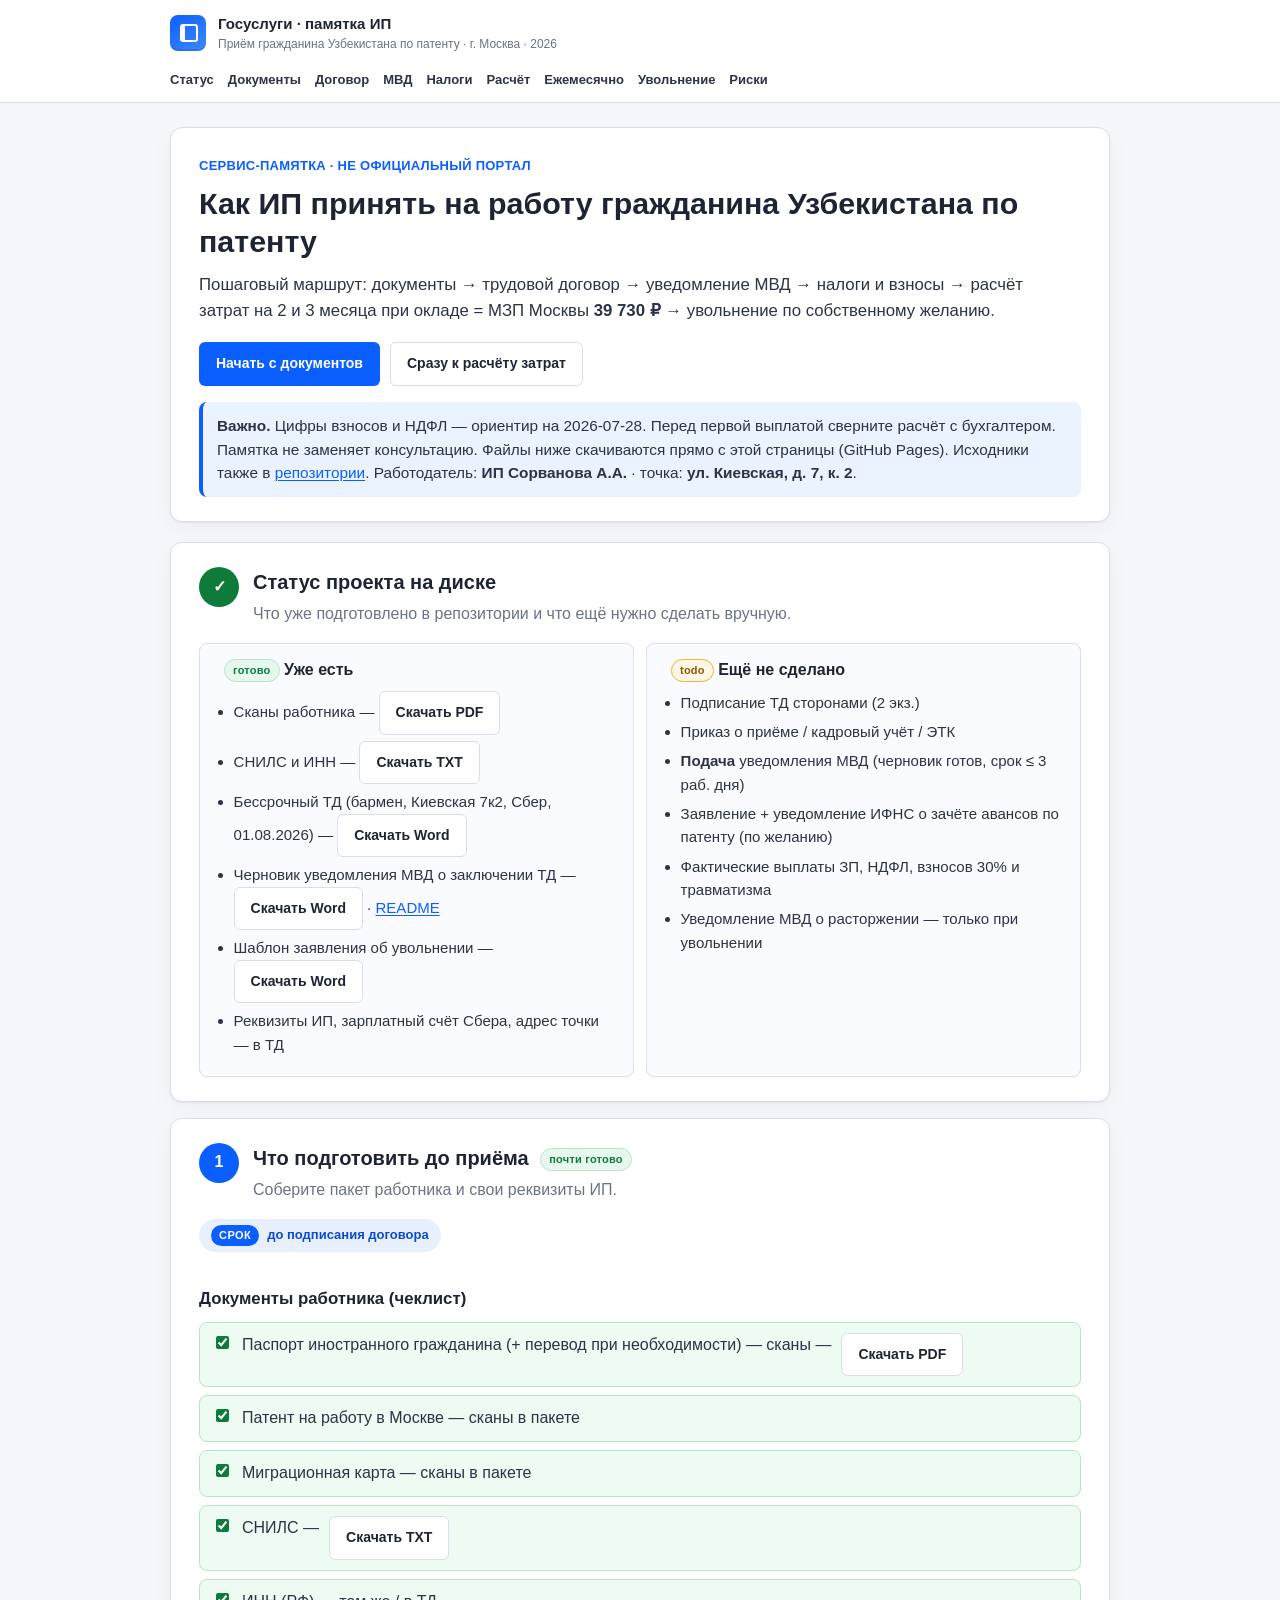
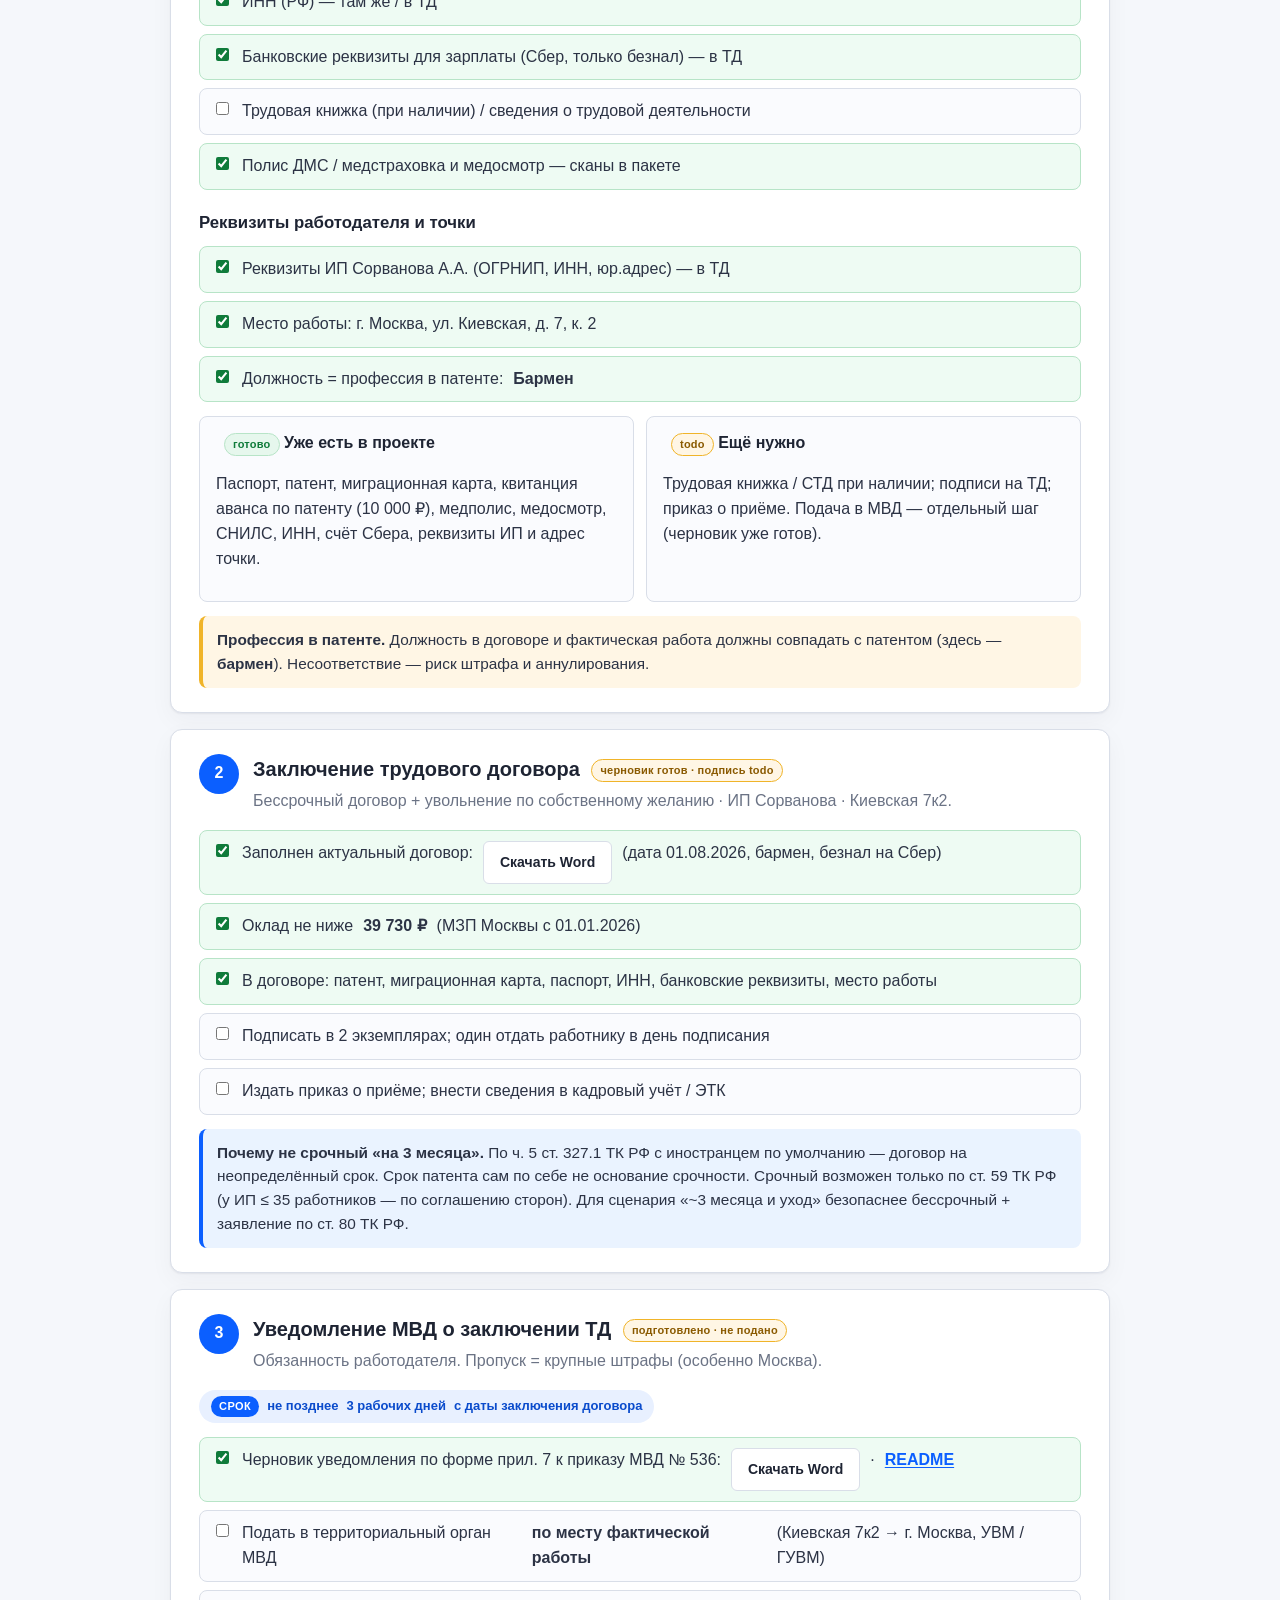
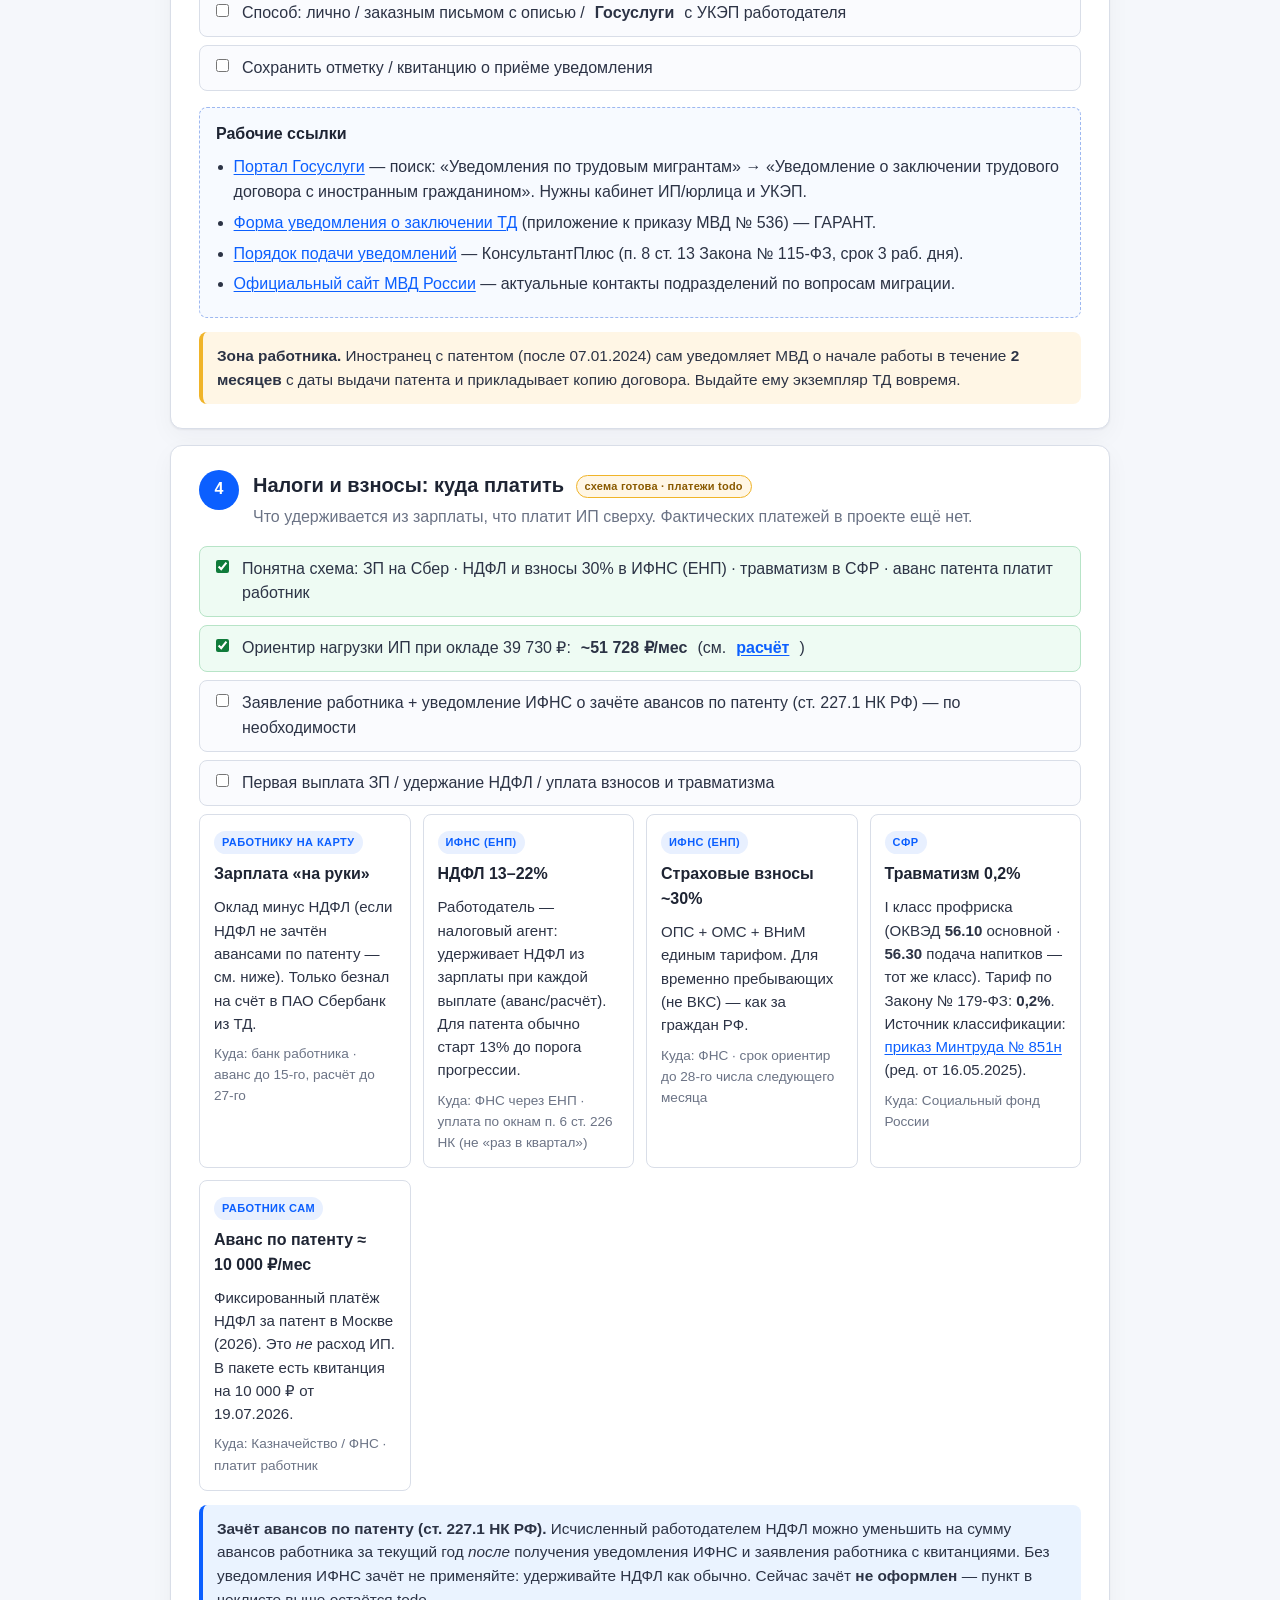
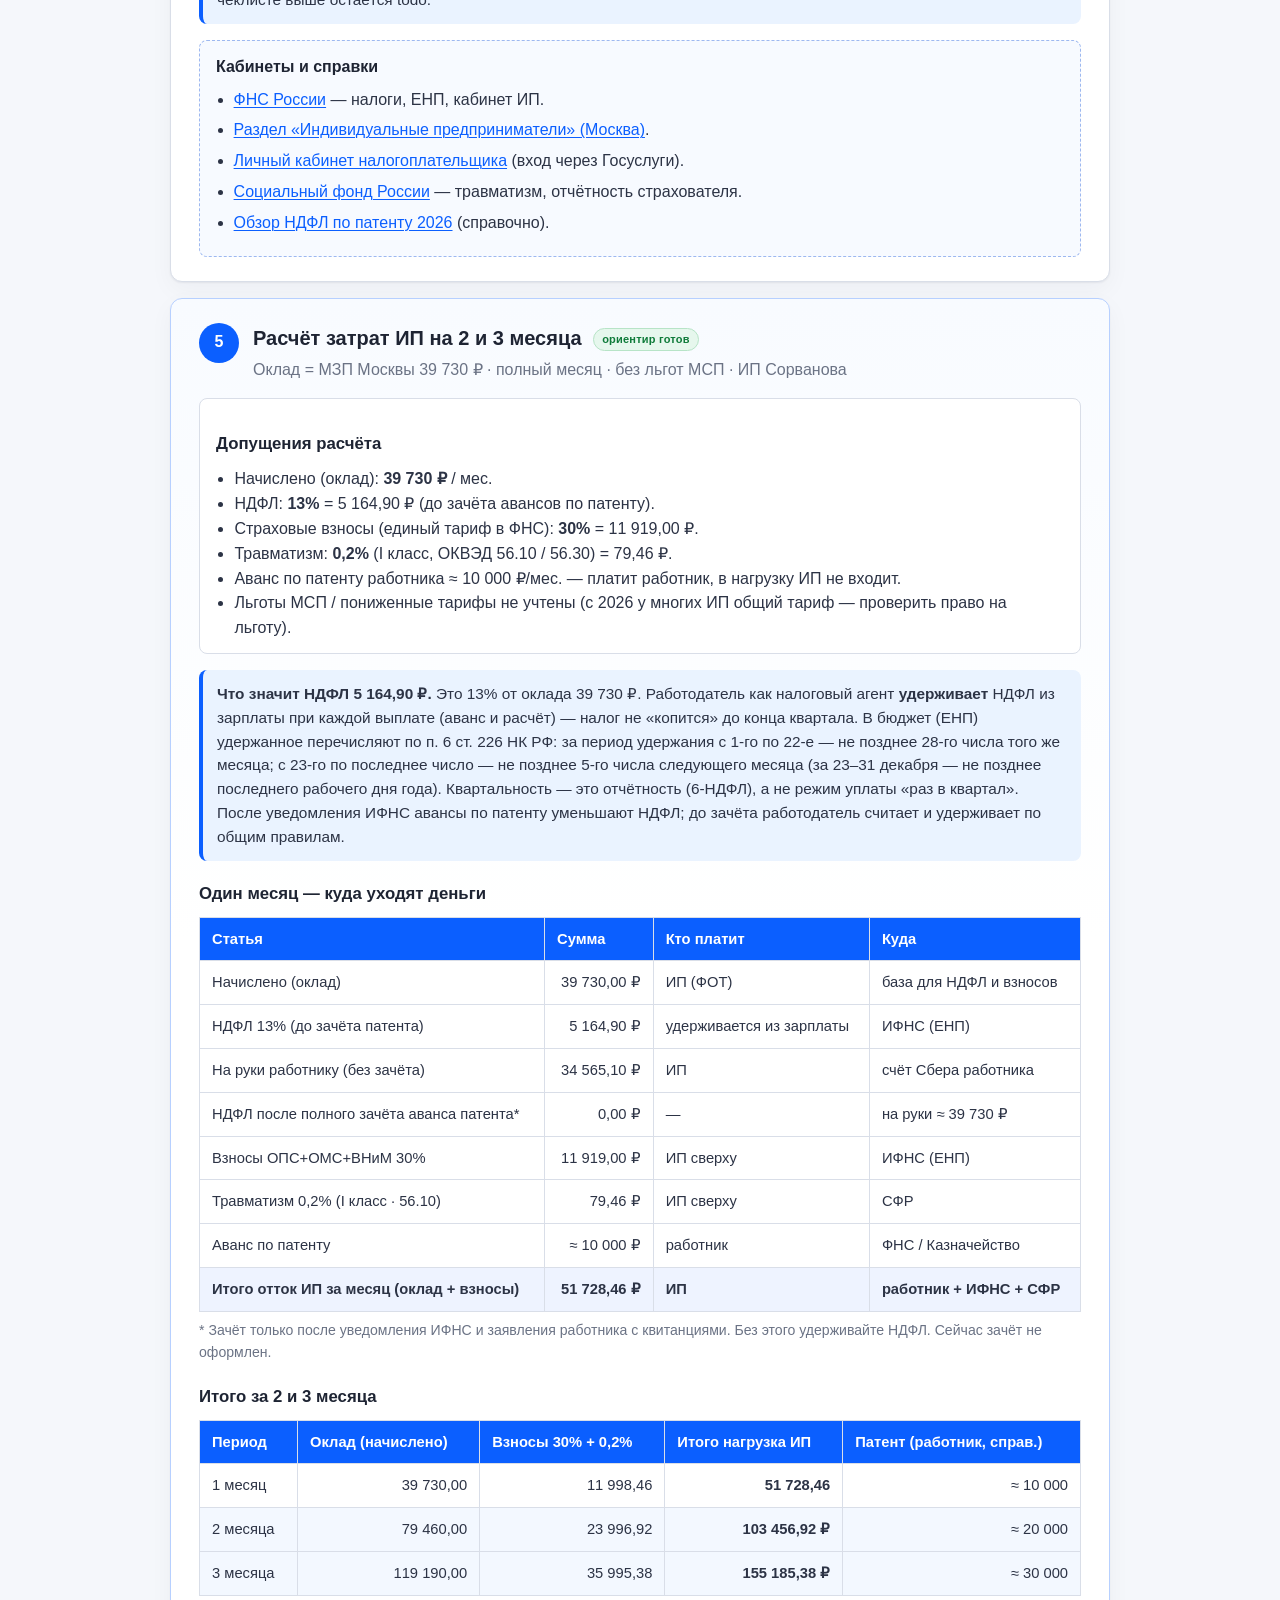
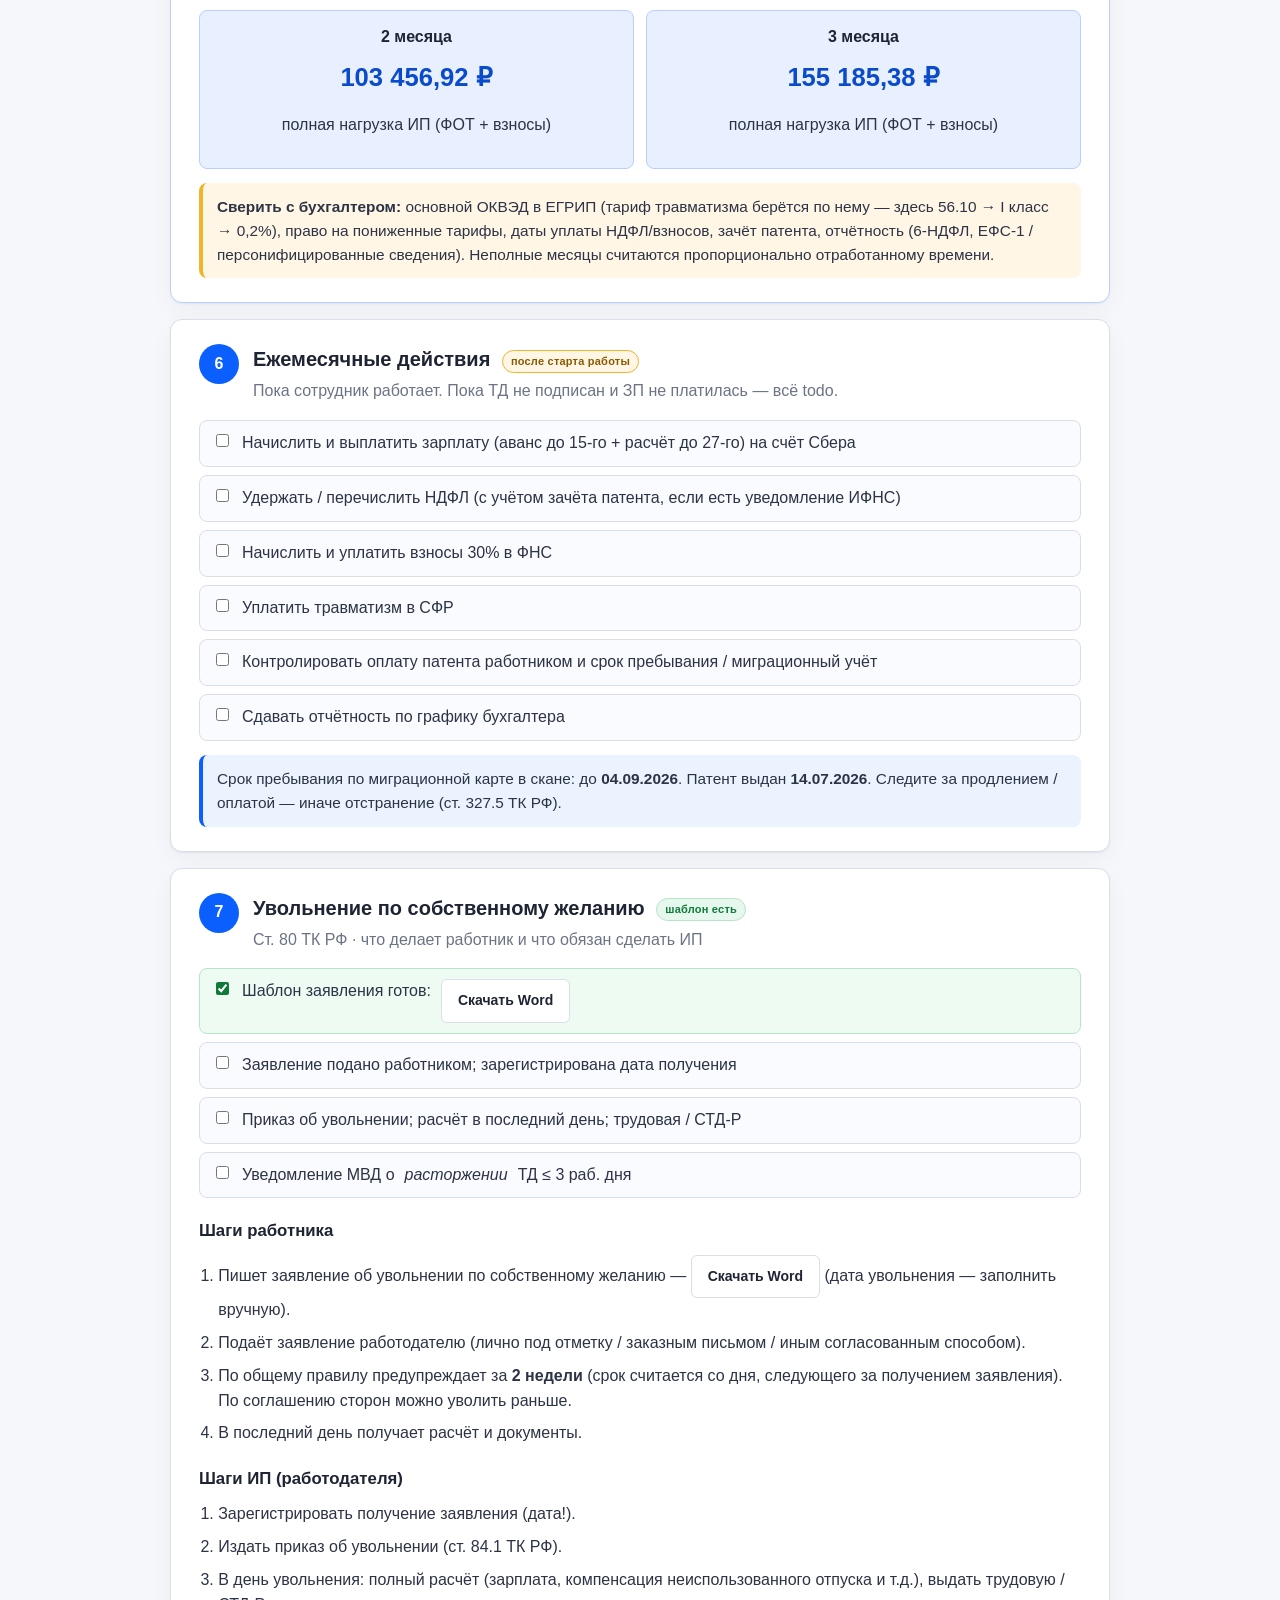
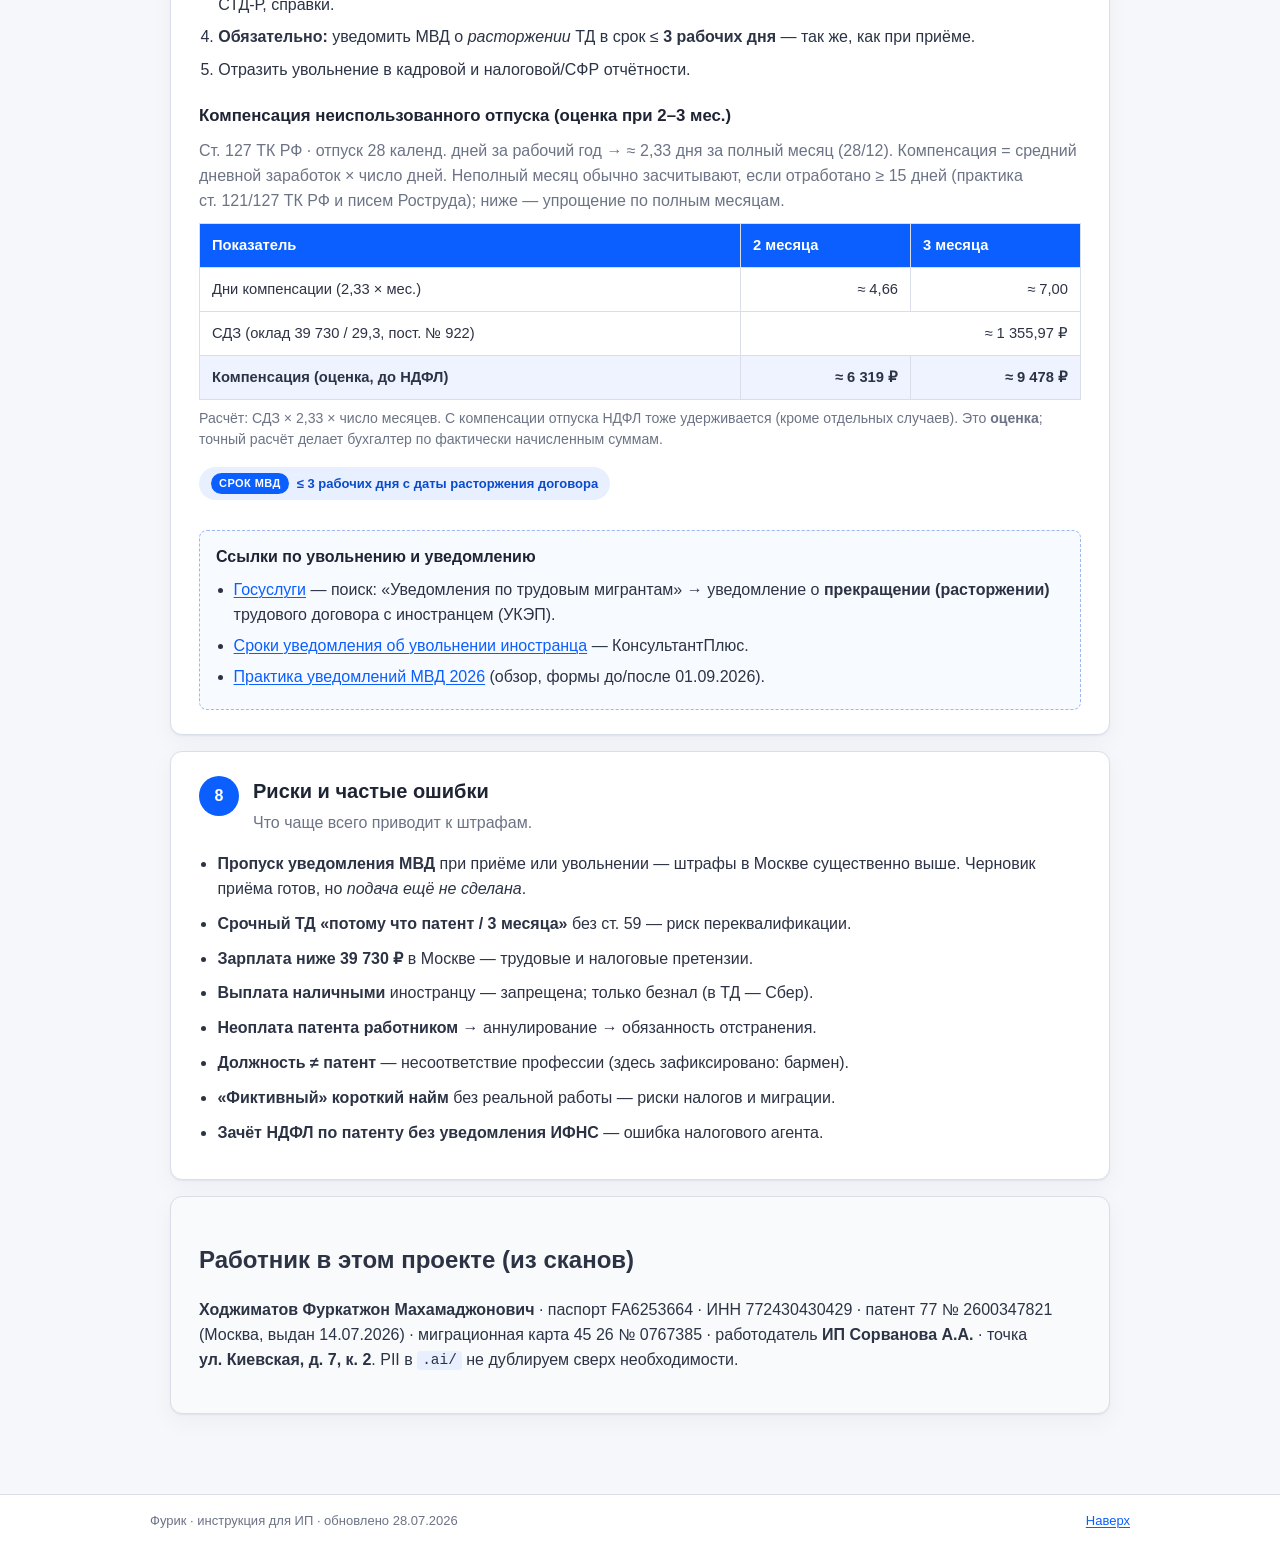
==== commit 0593c444: "Publish downloadable DOCX docs on Pages; clarify NDFL and leave pay. Mirror TD, MVD notice, resignat" ====
--- a/docs/index.html
+++ b/docs/index.html
@@ -43,11 +43,11 @@
         <a class="btn btn--primary" href="#prepare">Начать с документов</a>
         <a class="btn btn--ghost" href="#calc">Сразу к расчёту затрат</a>
       </div>
-            <div class="alert alert--info">
+      <div class="alert alert--info">
         <strong>Важно.</strong> Цифры взносов и НДФЛ — ориентир на 2026-07-28.
         Перед первой выплатой сверните расчёт с бухгалтером. Памятка не заменяет консультацию.
+        Файлы ниже скачиваются прямо с этой страницы (GitHub Pages). Исходники также в <a href="https://github.com/puholet-sketch/furik" target="_blank" rel="noopener">репозитории</a>.
         Работодатель: <strong>ИП Сорванова А.А.</strong> · точка: <strong>ул. Киевская, д.&nbsp;7, к.&nbsp;2</strong>.
-        Файлы проекта открываются из <a href="https://github.com/puholet-sketch/furik" target="_blank" rel="noopener">репозитория на GitHub</a>.
       </div>
     </section>
 
@@ -64,16 +64,18 @@
       <div class="cards">
         <article class="card card--done">
           <h4><span class="badge badge--done">готово</span> Уже есть</h4>
-          <ul class="status-list">
-            <li>Сканы работника — <a href="https://github.com/puholet-sketch/furik/tree/main/документы-работника"><code>документы-работника/</code></a></li>
-            <li>СНИЛС и ИНН — <a href="https://github.com/puholet-sketch/furik/blob/main/СНИЛС%20ИНН.txt"><code>СНИЛС ИНН.txt</code></a></li>
+                    <ul class="status-list">
+            <li>Сканы работника —
+              <a class="btn btn--ghost" href="документы-работника/index.html">Скачать PDF</a></li>
+            <li>СНИЛС и ИНН —
+              <a class="btn btn--ghost" href="СНИЛС%20ИНН.txt" download>Скачать TXT</a></li>
             <li>Бессрочный ТД (бармен, Киевская&nbsp;7к2, Сбер, 01.08.2026) —
-              <a href="https://github.com/puholet-sketch/furik/blob/main/трудовой-договор/трудовой-договор-Ходжиматов-бессрочный-01.08.2026.docx"><code>трудовой-договор/…01.08.2026.docx</code></a></li>
+              <a class="btn btn--ghost" href="трудовой-договор/трудовой-договор-Ходжиматов-бессрочный-01.08.2026.docx" download>Скачать Word</a></li>
             <li>Черновик уведомления МВД о заключении ТД —
-              <a href="https://github.com/puholet-sketch/furik/blob/main/уведомление-мвд/уведомление-МВД-заключение-ТД-Ходжиматов-01.08.2026.docx"><code>уведомление-мвд/…docx</code></a>
-              + <a href="https://github.com/puholet-sketch/furik/blob/main/уведомление-мвд/README.md"><code>README.md</code></a></li>
+              <a class="btn btn--ghost" href="уведомление-мвд/уведомление-МВД-заключение-ТД-Ходжиматов-01.08.2026.docx" download>Скачать Word</a>
+              · <a href="уведомление-мвд/README.md">README</a></li>
             <li>Шаблон заявления об увольнении —
-              <a href="https://github.com/puholet-sketch/furik/blob/main/кадры-увольнение/заявление-об-увольнении.md"><code>кадры-увольнение/…</code></a></li>
+              <a class="btn btn--ghost" href="кадры-увольнение/заявление-об-увольнении.docx" download>Скачать Word</a></li>
             <li>Реквизиты ИП, зарплатный счёт Сбера, адрес точки — в ТД</li>
           </ul>
         </article>
@@ -107,10 +109,10 @@
 
       <h3>Документы работника (чеклист)</h3>
       <ul class="check">
-        <li class="done"><label><input type="checkbox" checked /> Паспорт иностранного гражданина (+ перевод при необходимости) — сканы в <a href="https://github.com/puholet-sketch/furik/tree/main/документы-работника"><code>документы-работника/</code></a></label></li>
+        <li class="done"><label><input type="checkbox" checked /> Паспорт иностранного гражданина (+ перевод при необходимости) — сканы — <a class="btn btn--ghost" href="документы-работника/index.html">Скачать PDF</a></label></li>
         <li class="done"><label><input type="checkbox" checked /> Патент на работу в Москве — сканы в пакете</label></li>
         <li class="done"><label><input type="checkbox" checked /> Миграционная карта — сканы в пакете</label></li>
-        <li class="done"><label><input type="checkbox" checked /> СНИЛС — <a href="https://github.com/puholet-sketch/furik/blob/main/СНИЛС%20ИНН.txt"><code>СНИЛС ИНН.txt</code></a></label></li>
+        <li class="done"><label><input type="checkbox" checked /> СНИЛС — <a class="btn btn--ghost" href="СНИЛС%20ИНН.txt" download>Скачать TXT</a></label></li>
         <li class="done"><label><input type="checkbox" checked /> ИНН (РФ) — там же / в ТД</label></li>
         <li class="done"><label><input type="checkbox" checked /> Банковские реквизиты для зарплаты (Сбер, только безнал) — в ТД</label></li>
         <li><label><input type="checkbox" /> Трудовая книжка (при наличии) / сведения о трудовой деятельности</label></li>
@@ -155,7 +157,7 @@
 
       <ul class="check">
         <li class="done"><label><input type="checkbox" checked /> Заполнен актуальный договор:
-          <a href="https://github.com/puholet-sketch/furik/blob/main/трудовой-договор/трудовой-договор-Ходжиматов-бессрочный-01.08.2026.docx"><code>трудовой-договор/трудовой-договор-Ходжиматов-бессрочный-01.08.2026.docx</code></a>
+          <a class="btn btn--ghost" href="трудовой-договор/трудовой-договор-Ходжиматов-бессрочный-01.08.2026.docx" download>Скачать Word</a>
           (дата 01.08.2026, бармен, безнал на Сбер)</label></li>
         <li class="done"><label><input type="checkbox" checked /> Оклад не ниже <strong>39&nbsp;730&nbsp;₽</strong> (МЗП Москвы с 01.01.2026)</label></li>
         <li class="done"><label><input type="checkbox" checked /> В договоре: патент, миграционная карта, паспорт, ИНН, банковские реквизиты, место работы</label></li>
@@ -188,8 +190,7 @@
 
       <ul class="check">
         <li class="done"><label><input type="checkbox" checked /> Черновик уведомления по форме прил.&nbsp;7 к приказу МВД №&nbsp;536:
-          <a href="https://github.com/puholet-sketch/furik/blob/main/уведомление-мвд/уведомление-МВД-заключение-ТД-Ходжиматов-01.08.2026.docx"><code>уведомление-мвд/…01.08.2026.docx</code></a>
-          · инструкция подачи — <a href="https://github.com/puholet-sketch/furik/blob/main/уведомление-мвд/README.md"><code>README.md</code></a></label></li>
+          <a class="btn btn--ghost" href="уведомление-мвд/уведомление-МВД-заключение-ТД-Ходжиматов-01.08.2026.docx" download>Скачать Word</a> · <a href="уведомление-мвд/README.md">README</a></label></li>
         <li><label><input type="checkbox" /> Подать в территориальный орган МВД <strong>по месту фактической работы</strong> (Киевская&nbsp;7к2 → г.&nbsp;Москва, УВМ / ГУВМ)</label></li>
         <li><label><input type="checkbox" /> Способ: лично / заказным письмом с описью / <strong>Госуслуги</strong> с УКЭП работодателя</label></li>
         <li><label><input type="checkbox" /> Сохранить отметку / квитанцию о приёме уведомления</label></li>
@@ -241,8 +242,8 @@
         <article class="pay-card">
           <div class="pay-card__tag">ИФНС (ЕНП)</div>
           <h4>НДФЛ 13–22%</h4>
-          <p>Работодатель — налоговый агент. Для патента обычно старт 13% с базы до порога прогрессии.</p>
-          <p class="pay-card__where">Куда: ФНС через ЕНП · кабинет ИП / банк-клиент</p>
+          <p>Работодатель — налоговый агент: удерживает НДФЛ из зарплаты при каждой выплате (аванс/расчёт). Для патента обычно старт 13% до порога прогрессии.</p>
+          <p class="pay-card__where">Куда: ФНС через ЕНП · уплата по окнам п.&nbsp;6 ст.&nbsp;226 НК (не «раз в квартал»)</p>
         </article>
         <article class="pay-card">
           <div class="pay-card__tag">ИФНС (ЕНП)</div>
@@ -308,6 +309,17 @@
         </ul>
       </div>
 
+      <div class="alert alert--info">
+        <strong>Что значит НДФЛ 5&nbsp;164,90&nbsp;₽.</strong>
+        Это 13% от оклада 39&nbsp;730&nbsp;₽. Работодатель как налоговый агент <strong>удерживает</strong> НДФЛ
+        из зарплаты при каждой выплате (аванс и расчёт) — налог не «копится» до конца квартала.
+        В бюджет (ЕНП) удержанное перечисляют по п.&nbsp;6 ст.&nbsp;226 НК РФ: за период удержания
+        с&nbsp;1-го по&nbsp;22-е — не позднее 28-го числа того же месяца; с&nbsp;23-го по последнее число —
+        не позднее 5-го числа следующего месяца (за 23–31 декабря — не позднее последнего рабочего дня года).
+        Квартальность — это отчётность (6‑НДФЛ), а не режим уплаты «раз в квартал».
+        После уведомления ИФНС авансы по патенту уменьшают НДФЛ; до зачёта работодатель считает и удерживает по общим правилам.
+      </div>
+
       <h3>Один месяц — куда уходят деньги</h3>
       <div class="table-wrap">
         <table>
@@ -472,7 +484,7 @@
 
       <ul class="check">
         <li class="done"><label><input type="checkbox" checked /> Шаблон заявления готов:
-          <a href="https://github.com/puholet-sketch/furik/blob/main/кадры-увольнение/заявление-об-увольнении.md"><code>кадры-увольнение/заявление-об-увольнении.md</code></a></label></li>
+          <a class="btn btn--ghost" href="кадры-увольнение/заявление-об-увольнении.docx" download>Скачать Word</a></label></li>
         <li><label><input type="checkbox" /> Заявление подано работником; зарегистрирована дата получения</label></li>
         <li><label><input type="checkbox" /> Приказ об увольнении; расчёт в последний день; трудовая / СТД‑Р</label></li>
         <li><label><input type="checkbox" /> Уведомление МВД о <em>расторжении</em> ТД ≤&nbsp;3 раб. дня</label></li>
@@ -480,7 +492,9 @@
 
       <h3>Шаги работника</h3>
       <ol class="steps">
-        <li>Пишет заявление об увольнении по собственному желанию (шаблон выше).</li>
+        <li>Пишет заявление об увольнении по собственному желанию —
+          <a class="btn btn--ghost" href="кадры-увольнение/заявление-об-увольнении.docx" download>Скачать Word</a>
+          (дата увольнения — заполнить вручную).</li>
         <li>Подаёт заявление работодателю (лично под отметку / заказным письмом / иным согласованным способом).</li>
         <li>По общему правилу предупреждает за <strong>2 недели</strong> (срок считается со дня, следующего за получением заявления). По соглашению сторон можно уволить раньше.</li>
         <li>В последний день получает расчёт и документы.</li>
@@ -494,6 +508,44 @@
         <li><strong>Обязательно:</strong> уведомить МВД о <em>расторжении</em> ТД в срок ≤ <strong>3 рабочих дня</strong> — так же, как при приёме.</li>
         <li>Отразить увольнение в кадровой и налоговой/СФР отчётности.</li>
       </ol>
+
+      <h3>Компенсация неиспользованного отпуска (оценка при 2–3 мес.)</h3>
+      <p class="muted">
+        Ст.&nbsp;127 ТК РФ · отпуск 28 календ. дней за рабочий год → ≈&nbsp;2,33 дня за полный месяц (28/12).
+        Компенсация = средний дневной заработок × число дней. Неполный месяц обычно засчитывают,
+        если отработано ≥&nbsp;15 дней (практика ст.&nbsp;121/127 ТК РФ и писем Роструда); ниже — упрощение по полным месяцам.
+      </p>
+      <div class="table-wrap">
+        <table>
+          <thead>
+            <tr>
+              <th>Показатель</th>
+              <th>2 месяца</th>
+              <th>3 месяца</th>
+            </tr>
+          </thead>
+          <tbody>
+            <tr>
+              <td>Дни компенсации (2,33 × мес.)</td>
+              <td class="num">≈&nbsp;4,66</td>
+              <td class="num">≈&nbsp;7,00</td>
+            </tr>
+            <tr>
+              <td>СДЗ (оклад 39&nbsp;730 / 29,3, пост. №&nbsp;922)</td>
+              <td class="num" colspan="2">≈&nbsp;1&nbsp;355,97&nbsp;₽</td>
+            </tr>
+            <tr class="row-total">
+              <td>Компенсация (оценка, до НДФЛ)</td>
+              <td class="num">≈&nbsp;6&nbsp;319&nbsp;₽</td>
+              <td class="num">≈&nbsp;9&nbsp;478&nbsp;₽</td>
+            </tr>
+          </tbody>
+        </table>
+      </div>
+      <p class="footnote">
+        Расчёт: СДЗ × 2,33 × число месяцев. С компенсации отпуска НДФЛ тоже удерживается (кроме отдельных случаев).
+        Это <strong>оценка</strong>; точный расчёт делает бухгалтер по фактически начисленным суммам.
+      </p>
 
       <div class="deadline"><span>Срок МВД</span> ≤ 3 рабочих дня с даты расторжения договора</div>
 
@@ -536,10 +588,6 @@
         патент 77 №&nbsp;2600347821 (Москва, выдан 14.07.2026) · миграционная карта 45&nbsp;26 №&nbsp;0767385 ·
         работодатель <strong>ИП Сорванова А.А.</strong> · точка <strong>ул.&nbsp;Киевская, д.&nbsp;7, к.&nbsp;2</strong>.
         PII в <code>.ai/</code> не дублируем сверх необходимости.
-      </p>
-      <p class="muted">
-        Памятка оформлена в стиле интерфейса Госуслуг для удобства ИП и <strong>не является</strong>
-        официальной страницей портала gosuslugi.ru.
       </p>
     </section>
   </main>
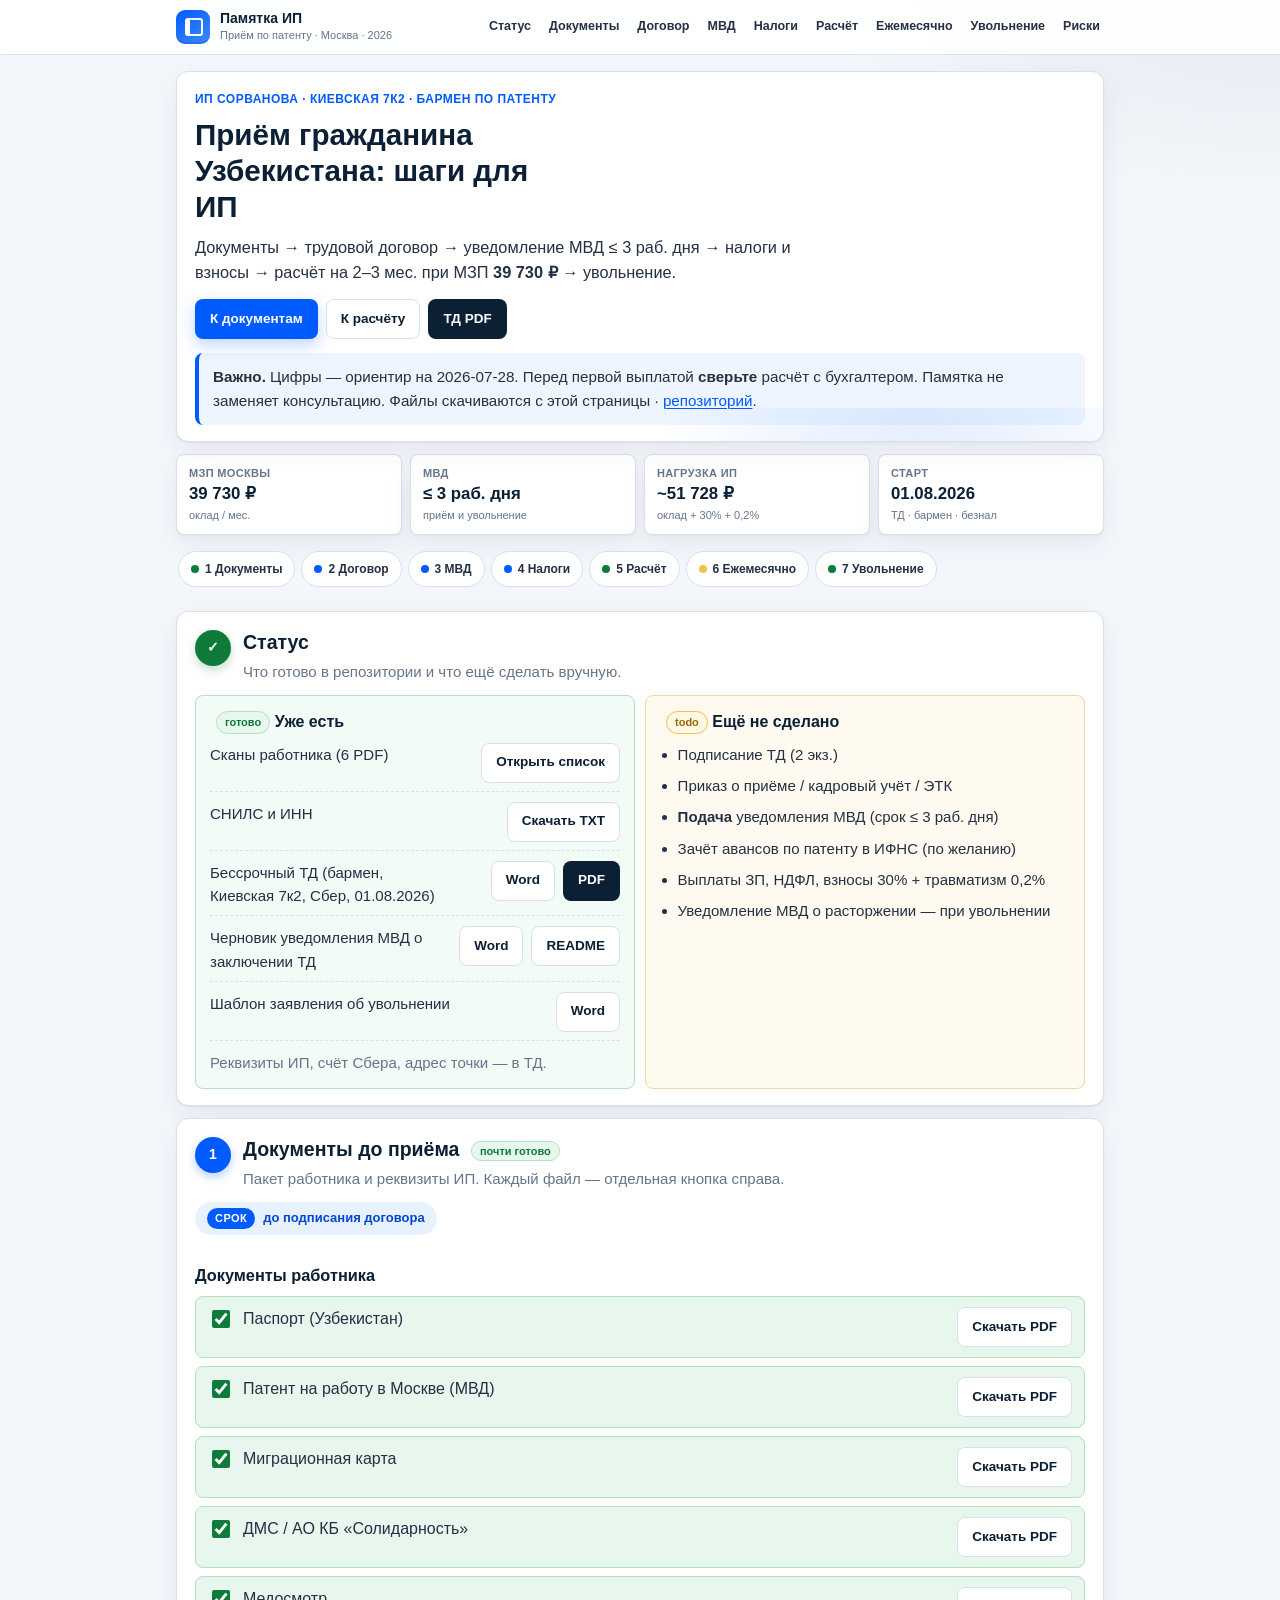
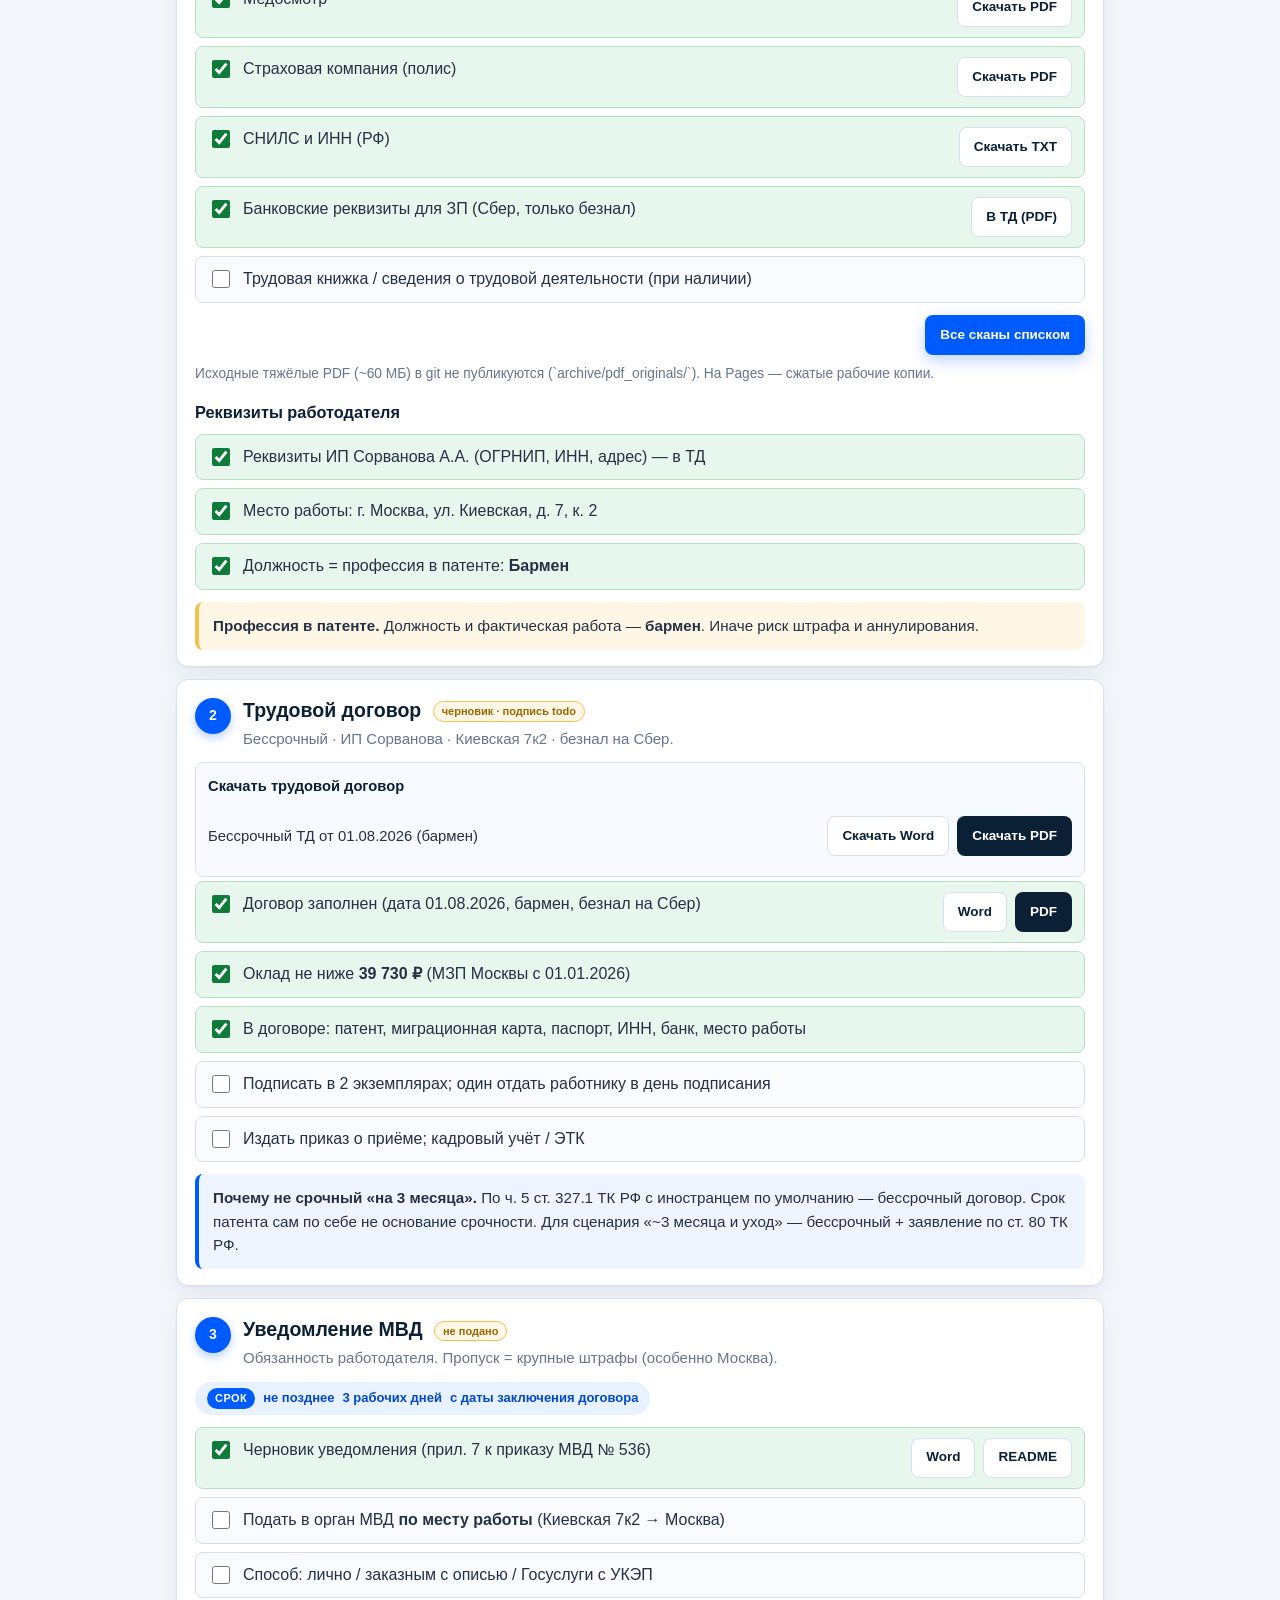
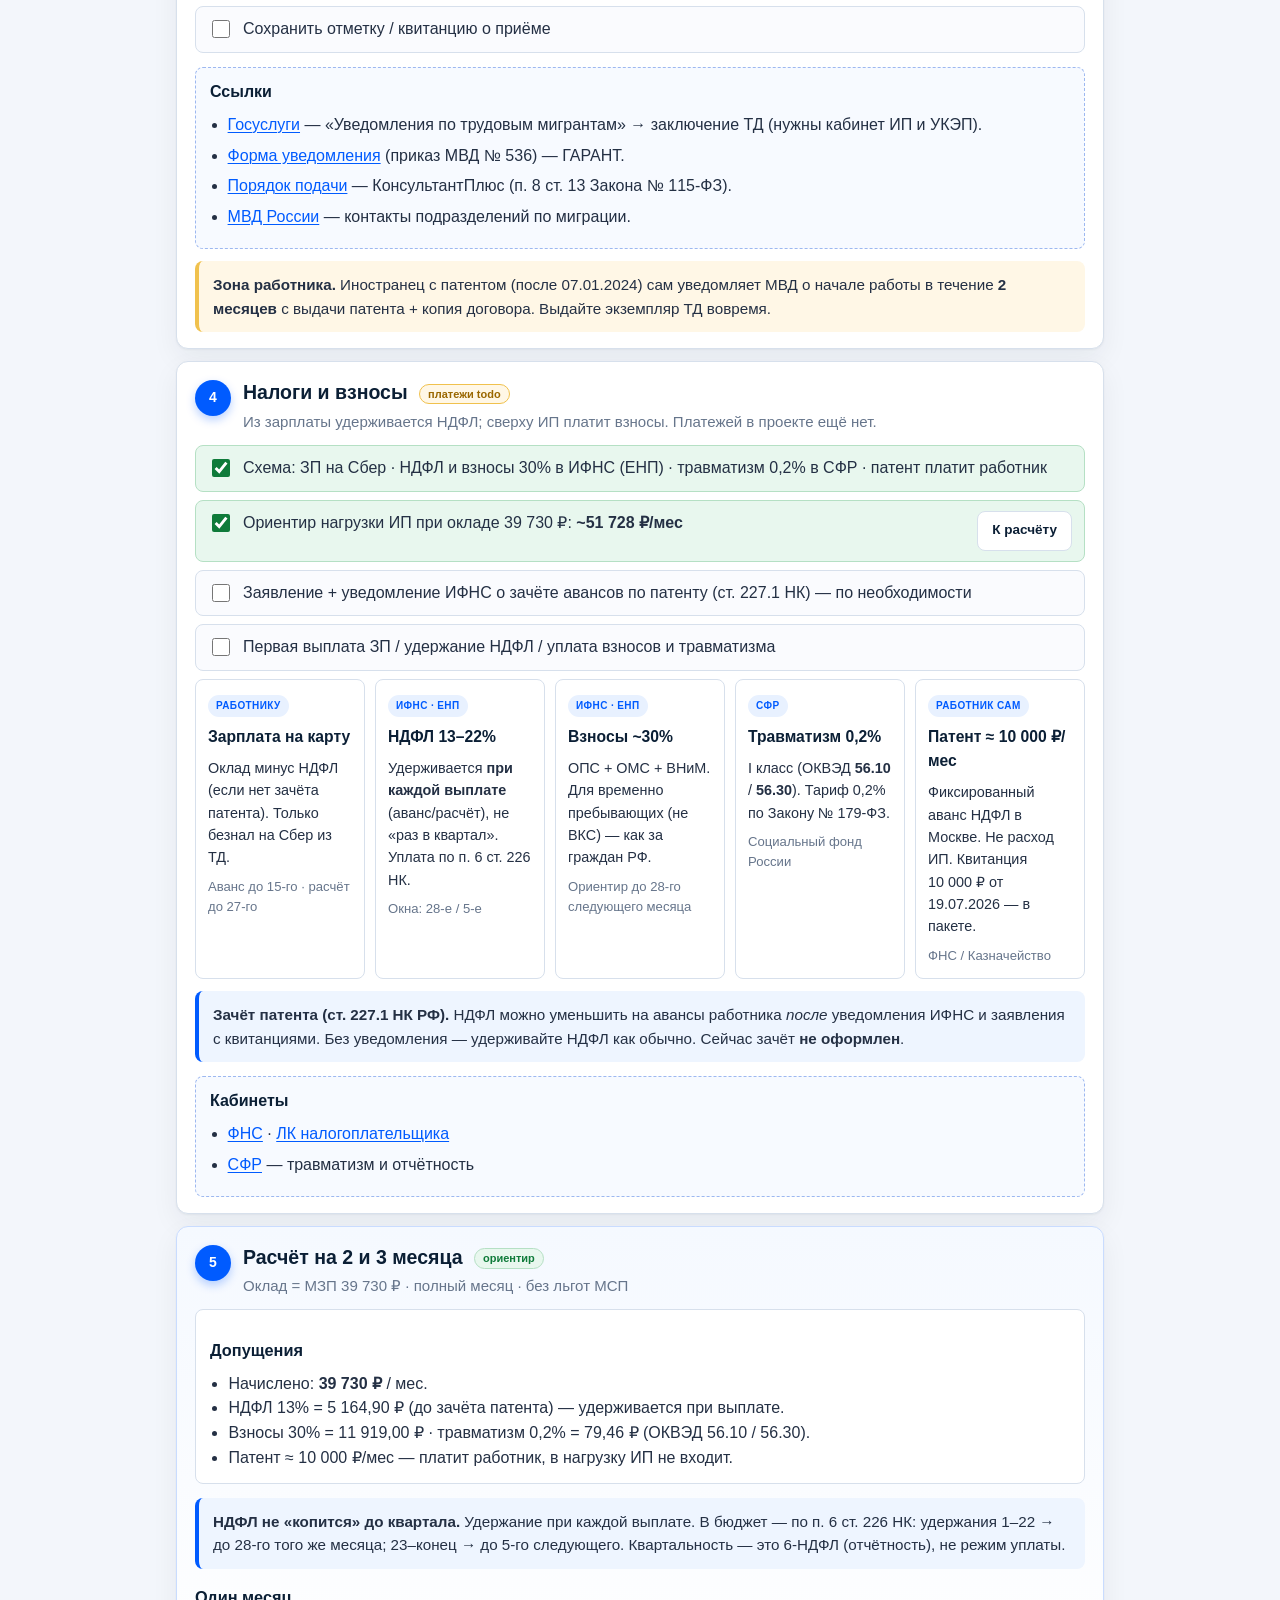
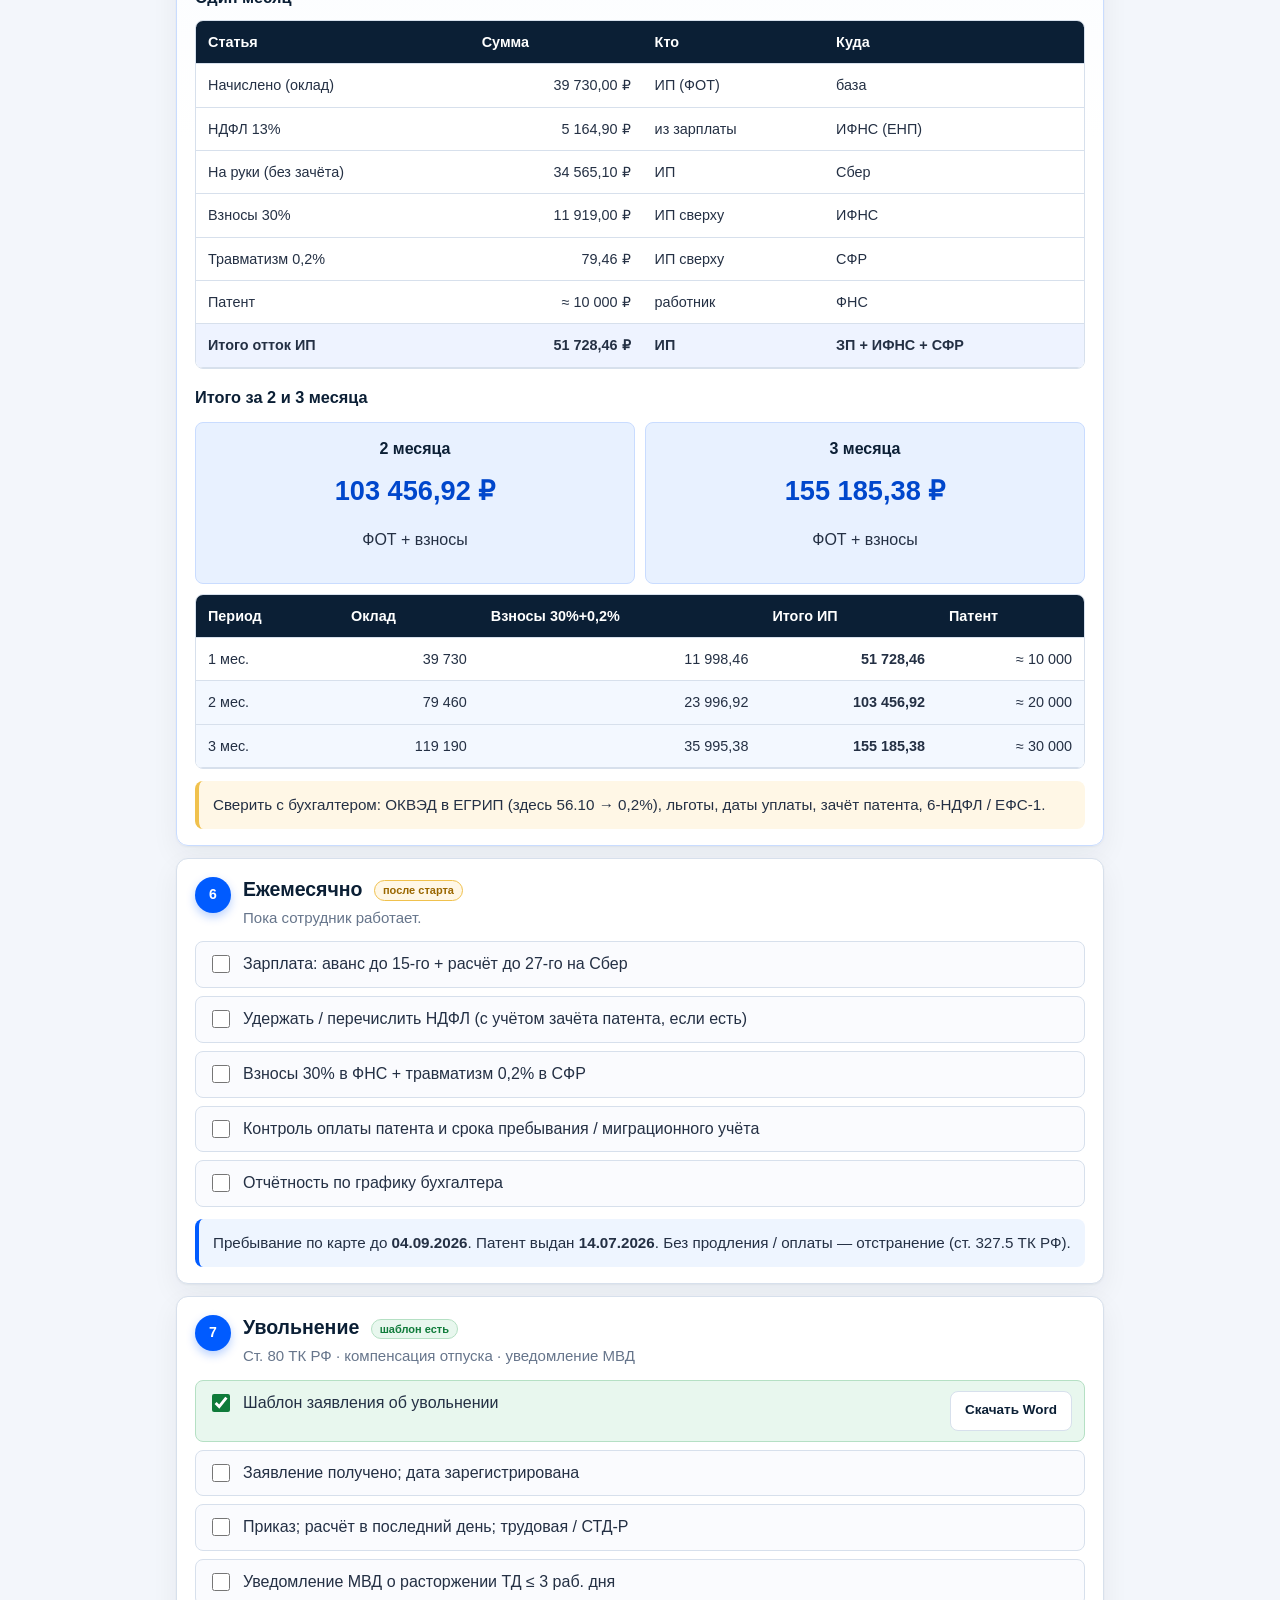
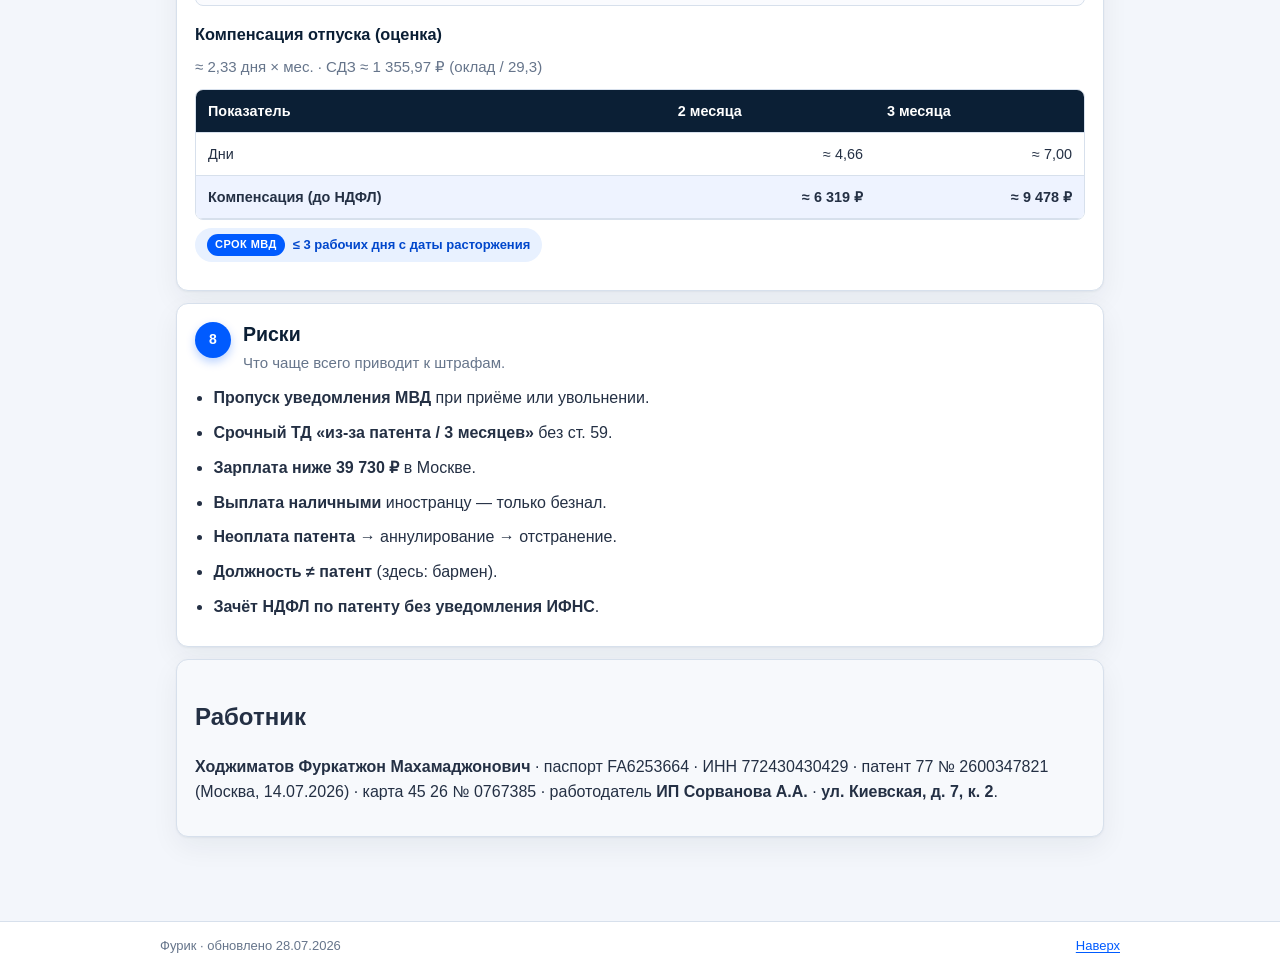
==== commit 2cddb713: "Redesign Pages instruction with right-aligned downloads and TD PDF. Tighten the guide UX (facts, pro" ====
--- a/docs/index.html
+++ b/docs/index.html
@@ -7,16 +7,19 @@
   <link rel="stylesheet" href="styles.css" />
 </head>
 <body>
-  <header class="topbar">
+  <header class="topbar" id="topbar">
     <div class="topbar__inner">
       <div class="brand">
         <span class="brand__mark" aria-hidden="true"></span>
         <div>
-          <div class="brand__name">Госуслуги · памятка ИП</div>
-          <div class="brand__sub">Приём гражданина Узбекистана по патенту · г. Москва · 2026</div>
-        </div>
-      </div>
-      <nav class="topnav" aria-label="Разделы">
+          <div class="brand__name">Памятка ИП</div>
+          <div class="brand__sub">Приём по патенту · Москва · 2026</div>
+        </div>
+      </div>
+      <button class="nav-toggle" type="button" aria-label="Меню" aria-expanded="false" id="navToggle">
+        <span></span>
+      </button>
+      <nav class="topnav" aria-label="Разделы" id="topnav">
         <a href="#status">Статус</a>
         <a href="#prepare">Документы</a>
         <a href="#contract">Договор</a>
@@ -31,581 +34,646 @@
   </header>
 
   <main>
-    <section class="hero">
-      <p class="eyebrow">Сервис-памятка · не официальный портал</p>
-      <h1>Как ИП принять на работу гражданина Узбекистана по патенту</h1>
+    <section class="hero block is-visible">
+      <p class="eyebrow">ИП Сорванова · Киевская 7к2 · бармен по патенту</p>
+      <h1>Приём гражданина Узбекистана: шаги для ИП</h1>
       <p class="lead">
-        Пошаговый маршрут: документы → трудовой договор → уведомление МВД → налоги и взносы →
-        расчёт затрат на 2 и 3 месяца при окладе = МЗП Москвы <strong>39&nbsp;730&nbsp;₽</strong> →
-        увольнение по собственному желанию.
+        Документы → трудовой договор → уведомление МВД ≤&nbsp;3 раб. дня → налоги и взносы →
+        расчёт на 2–3 мес. при МЗП <strong>39&nbsp;730&nbsp;₽</strong> → увольнение.
       </p>
       <div class="hero__actions">
-        <a class="btn btn--primary" href="#prepare">Начать с документов</a>
-        <a class="btn btn--ghost" href="#calc">Сразу к расчёту затрат</a>
+        <a class="btn btn--primary" href="#prepare">К документам</a>
+        <a class="btn btn--ghost" href="#calc">К расчёту</a>
+        <a class="btn btn--pdf" href="трудовой-договор/трудовой-договор-Ходжиматов-бессрочный-01.08.2026.pdf" download>ТД PDF</a>
       </div>
       <div class="alert alert--info">
-        <strong>Важно.</strong> Цифры взносов и НДФЛ — ориентир на 2026-07-28.
-        Перед первой выплатой сверните расчёт с бухгалтером. Памятка не заменяет консультацию.
-        Файлы ниже скачиваются прямо с этой страницы (GitHub Pages). Исходники также в <a href="https://github.com/puholet-sketch/furik" target="_blank" rel="noopener">репозитории</a>.
-        Работодатель: <strong>ИП Сорванова А.А.</strong> · точка: <strong>ул. Киевская, д.&nbsp;7, к.&nbsp;2</strong>.
-      </div>
-    </section>
-
-    <!-- Статус -->
+        <strong>Важно.</strong> Цифры — ориентир на 2026-07-28. Перед первой выплатой
+        <strong>сверьте</strong> расчёт с бухгалтером. Памятка не заменяет консультацию.
+        Файлы скачиваются с этой страницы ·
+        <a href="https://github.com/puholet-sketch/furik" target="_blank" rel="noopener">репозиторий</a>.
+      </div>
+    </section>
+
+    <div class="facts">
+      <div class="fact">
+        <span class="fact__label">МЗП Москвы</span>
+        <span class="fact__value">39&nbsp;730&nbsp;₽</span>
+        <span class="fact__hint">оклад / мес.</span>
+      </div>
+      <div class="fact">
+        <span class="fact__label">МВД</span>
+        <span class="fact__value">≤&nbsp;3 раб. дня</span>
+        <span class="fact__hint">приём и увольнение</span>
+      </div>
+      <div class="fact">
+        <span class="fact__label">Нагрузка ИП</span>
+        <span class="fact__value">~51&nbsp;728&nbsp;₽</span>
+        <span class="fact__hint">оклад + 30% + 0,2%</span>
+      </div>
+      <div class="fact">
+        <span class="fact__label">Старт</span>
+        <span class="fact__value">01.08.2026</span>
+        <span class="fact__hint">ТД · бармен · безнал</span>
+      </div>
+    </div>
+
+    <nav class="progress" aria-label="Прогресс шагов">
+      <a href="#prepare" data-state="done"><span class="progress__dot"></span>1 Документы</a>
+      <a href="#contract" data-state="partial"><span class="progress__dot"></span>2 Договор</a>
+      <a href="#mvd" data-state="partial"><span class="progress__dot"></span>3 МВД</a>
+      <a href="#taxes" data-state="partial"><span class="progress__dot"></span>4 Налоги</a>
+      <a href="#calc" data-state="done"><span class="progress__dot"></span>5 Расчёт</a>
+      <a href="#monthly" data-state="todo"><span class="progress__dot"></span>6 Ежемесячно</a>
+      <a href="#fire" data-state="done"><span class="progress__dot"></span>7 Увольнение</a>
+    </nav>
+
     <section id="status" class="block status-panel">
       <div class="step-head">
         <span class="step-num">✓</span>
         <div>
-          <h2>Статус проекта на диске</h2>
-          <p class="muted">Что уже подготовлено в репозитории и что ещё нужно сделать вручную.</p>
-        </div>
-      </div>
-
+          <h2>Статус</h2>
+          <p class="muted">Что готово в репозитории и что ещё сделать вручную.</p>
+        </div>
+      </div>
       <div class="cards">
         <article class="card card--done">
           <h4><span class="badge badge--done">готово</span> Уже есть</h4>
-                    <ul class="status-list">
-            <li>Сканы работника —
-              <a class="btn btn--ghost" href="документы-работника/index.html">Скачать PDF</a></li>
-            <li>СНИЛС и ИНН —
-              <a class="btn btn--ghost" href="СНИЛС%20ИНН.txt" download>Скачать TXT</a></li>
-            <li>Бессрочный ТД (бармен, Киевская&nbsp;7к2, Сбер, 01.08.2026) —
-              <a class="btn btn--ghost" href="трудовой-договор/трудовой-договор-Ходжиматов-бессрочный-01.08.2026.docx" download>Скачать Word</a></li>
-            <li>Черновик уведомления МВД о заключении ТД —
-              <a class="btn btn--ghost" href="уведомление-мвд/уведомление-МВД-заключение-ТД-Ходжиматов-01.08.2026.docx" download>Скачать Word</a>
-              · <a href="уведомление-мвд/README.md">README</a></li>
-            <li>Шаблон заявления об увольнении —
-              <a class="btn btn--ghost" href="кадры-увольнение/заявление-об-увольнении.docx" download>Скачать Word</a></li>
-            <li>Реквизиты ИП, зарплатный счёт Сбера, адрес точки — в ТД</li>
-          </ul>
+          <div class="status-row">
+            <div class="status-row__text">Сканы работника (6 PDF)</div>
+            <div class="status-row__actions">
+              <a class="btn btn--ghost" href="документы-работника/index.html">Открыть список</a>
+            </div>
+          </div>
+          <div class="status-row">
+            <div class="status-row__text">СНИЛС и ИНН</div>
+            <div class="status-row__actions">
+              <a class="btn btn--ghost" href="СНИЛС%20ИНН.txt" download>Скачать TXT</a>
+            </div>
+          </div>
+          <div class="status-row">
+            <div class="status-row__text">Бессрочный ТД (бармен, Киевская&nbsp;7к2, Сбер, 01.08.2026)</div>
+            <div class="status-row__actions">
+              <a class="btn btn--ghost" href="трудовой-договор/трудовой-договор-Ходжиматов-бессрочный-01.08.2026.docx" download>Word</a>
+              <a class="btn btn--pdf" href="трудовой-договор/трудовой-договор-Ходжиматов-бессрочный-01.08.2026.pdf" download>PDF</a>
+            </div>
+          </div>
+          <div class="status-row">
+            <div class="status-row__text">Черновик уведомления МВД о заключении ТД</div>
+            <div class="status-row__actions">
+              <a class="btn btn--ghost" href="уведомление-мвд/уведомление-МВД-заключение-ТД-Ходжиматов-01.08.2026.docx" download>Word</a>
+              <a class="btn btn--ghost" href="уведомление-мвд/README.md">README</a>
+            </div>
+          </div>
+          <div class="status-row">
+            <div class="status-row__text">Шаблон заявления об увольнении</div>
+            <div class="status-row__actions">
+              <a class="btn btn--ghost" href="кадры-увольнение/заявление-об-увольнении.docx" download>Word</a>
+            </div>
+          </div>
+          <p class="muted" style="margin-top:8px">Реквизиты ИП, счёт Сбера, адрес точки — в ТД.</p>
         </article>
         <article class="card card--todo">
           <h4><span class="badge badge--todo">todo</span> Ещё не сделано</h4>
           <ul class="status-list">
-            <li>Подписание ТД сторонами (2 экз.)</li>
+            <li>Подписание ТД (2 экз.)</li>
             <li>Приказ о приёме / кадровый учёт / ЭТК</li>
-            <li><strong>Подача</strong> уведомления МВД (черновик готов, срок ≤&nbsp;3 раб. дня)</li>
-            <li>Заявление + уведомление ИФНС о зачёте авансов по патенту (по желанию)</li>
-            <li>Фактические выплаты ЗП, НДФЛ, взносов 30% и травматизма</li>
-            <li>Уведомление МВД о расторжении — только при увольнении</li>
+            <li><strong>Подача</strong> уведомления МВД (срок ≤&nbsp;3 раб. дня)</li>
+            <li>Зачёт авансов по патенту в ИФНС (по желанию)</li>
+            <li>Выплаты ЗП, НДФЛ, взносы 30% + травматизм 0,2%</li>
+            <li>Уведомление МВД о расторжении — при увольнении</li>
           </ul>
         </article>
       </div>
     </section>
 
-    <!-- 1 -->
     <section id="prepare" class="block">
       <div class="step-head">
         <span class="step-num">1</span>
         <div>
-          <h2>Что подготовить до приёма
-            <span class="badge badge--done">почти готово</span>
-          </h2>
-          <p class="muted">Соберите пакет работника и свои реквизиты ИП.</p>
-        </div>
-      </div>
-
+          <h2>Документы до приёма <span class="badge badge--done">почти готово</span></h2>
+          <p class="muted">Пакет работника и реквизиты ИП. Каждый файл — отдельная кнопка справа.</p>
+        </div>
+      </div>
       <div class="deadline"><span>Срок</span> до подписания договора</div>
 
-      <h3>Документы работника (чеклист)</h3>
-      <ul class="check">
-        <li class="done"><label><input type="checkbox" checked /> Паспорт иностранного гражданина (+ перевод при необходимости) — сканы — <a class="btn btn--ghost" href="документы-работника/index.html">Скачать PDF</a></label></li>
-        <li class="done"><label><input type="checkbox" checked /> Патент на работу в Москве — сканы в пакете</label></li>
-        <li class="done"><label><input type="checkbox" checked /> Миграционная карта — сканы в пакете</label></li>
-        <li class="done"><label><input type="checkbox" checked /> СНИЛС — <a class="btn btn--ghost" href="СНИЛС%20ИНН.txt" download>Скачать TXT</a></label></li>
-        <li class="done"><label><input type="checkbox" checked /> ИНН (РФ) — там же / в ТД</label></li>
-        <li class="done"><label><input type="checkbox" checked /> Банковские реквизиты для зарплаты (Сбер, только безнал) — в ТД</label></li>
-        <li><label><input type="checkbox" /> Трудовая книжка (при наличии) / сведения о трудовой деятельности</label></li>
-        <li class="done"><label><input type="checkbox" checked /> Полис ДМС / медстраховка и медосмотр — сканы в пакете</label></li>
-      </ul>
-
-      <h3>Реквизиты работодателя и точки</h3>
-      <ul class="check">
-        <li class="done"><label><input type="checkbox" checked /> Реквизиты ИП Сорванова А.А. (ОГРНИП, ИНН, юр.адрес) — в ТД</label></li>
-        <li class="done"><label><input type="checkbox" checked /> Место работы: г.&nbsp;Москва, ул.&nbsp;Киевская, д.&nbsp;7, к.&nbsp;2</label></li>
-        <li class="done"><label><input type="checkbox" checked /> Должность = профессия в патенте: <strong>Бармен</strong></label></li>
-      </ul>
-
-      <div class="cards">
-        <article class="card card--done">
-          <h4><span class="badge badge--done">готово</span> Уже есть в проекте</h4>
-          <p>Паспорт, патент, миграционная карта, квитанция аванса по патенту (10&nbsp;000&nbsp;₽), медполис, медосмотр, СНИЛС, ИНН, счёт Сбера, реквизиты ИП и адрес точки.</p>
-        </article>
-        <article class="card card--todo">
-          <h4><span class="badge badge--todo">todo</span> Ещё нужно</h4>
-          <p>Трудовая книжка / СТД при наличии; подписи на ТД; приказ о приёме. Подача в МВД — отдельный шаг (черновик уже готов).</p>
-        </article>
+      <h3>Документы работника</h3>
+      <div class="check-row done">
+        <label class="check-row__main"><input type="checkbox" checked /><span class="check-row__text">Паспорт (Узбекистан)</span></label>
+        <div class="check-row__actions">
+          <a class="btn btn--ghost" href="документы-работника/O%27ZBEKISTON%20RESPUBLIKASI.pdf" download>Скачать PDF</a>
+        </div>
+      </div>
+      <div class="check-row done">
+        <label class="check-row__main"><input type="checkbox" checked /><span class="check-row__text">Патент на работу в Москве (МВД)</span></label>
+        <div class="check-row__actions">
+          <a class="btn btn--ghost" href="документы-работника/%D0%9C%D0%98%D0%9D%D0%98%D0%A1%D0%A2%D0%95%D0%A0%D0%A1%D0%A2%D0%92%D0%9E_%D0%92%D0%9D%D0%A3%D0%A2%D0%A0%D0%95%D0%9D%D0%9D%D0%98%D0%A5_%D0%94%D0%95%D0%9B_%D0%A0%D0%9E%D0%A1%D0%A1%D0%98%D0%98%CC%86%D0%A1%D0%9A%D0%9E%D0%98%CC%86_%D0%A4%D0%95%D0%94%D0%95%D0%A0%D0%90%D0%A6%D0%98%D0%98.pdf" download>Скачать PDF</a>
+        </div>
+      </div>
+      <div class="check-row done">
+        <label class="check-row__main"><input type="checkbox" checked /><span class="check-row__text">Миграционная карта</span></label>
+        <div class="check-row__actions">
+          <a class="btn btn--ghost" href="документы-работника/%D0%91%20%28%D0%92%D1%8B%D0%B5%D0%B7%D0%B4Departure%29.pdf" download>Скачать PDF</a>
+        </div>
+      </div>
+      <div class="check-row done">
+        <label class="check-row__main"><input type="checkbox" checked /><span class="check-row__text">ДМС / АО КБ «Солидарность»</span></label>
+        <div class="check-row__actions">
+          <a class="btn btn--ghost" href="документы-работника/%D0%90%D0%9E%20%D0%9A%D0%91%20%D0%A1%D0%BE%D0%BB%D0%B8%D0%B4%D0%B0%D1%80%D0%BD%D0%BE%D1%81%D1%82%D1%8C.pdf" download>Скачать PDF</a>
+        </div>
+      </div>
+      <div class="check-row done">
+        <label class="check-row__main"><input type="checkbox" checked /><span class="check-row__text">Медосмотр</span></label>
+        <div class="check-row__actions">
+          <a class="btn btn--ghost" href="документы-работника/%D0%93%D0%BE%D1%81%D1%83%D0%B4%D0%B0%D1%80%D1%81%D1%82%D0%B2%D0%B5%D0%BD%D0%BD%D0%BE%D0%B5_%D0%B1%D1%8E%D0%B4%D0%B6%D0%B5%D1%82%D0%BD%D0%BE%D0%B5_%D1%83%D1%87%D1%80%D0%B5%D0%B6%D0%B4%D0%B5%D0%BD%D0%B8%D0%B5_%D0%B7%D0%B4%D1%80%D0%B0%D0%B2%D0%BE%D0%BE%D1%85%D1%80%D0%B0%D0%BD%D0%B5%D0%BD%D0%B8%D1%8F_%D0%B3%D0%BE%D1%80%D0%BE%D0%B4%D0%B0.pdf" download>Скачать PDF</a>
+        </div>
+      </div>
+      <div class="check-row done">
+        <label class="check-row__main"><input type="checkbox" checked /><span class="check-row__text">Страховая компания (полис)</span></label>
+        <div class="check-row__actions">
+          <a class="btn btn--ghost" href="документы-работника/%D0%A1%D0%A2%D0%A0%D0%90%D0%A5%D0%9E%D0%92%D0%90%D0%AF%20%D0%9A%D0%9E%D0%9C%D0%9F%D0%90%D0%9D%D0%98%D0%AF.pdf" download>Скачать PDF</a>
+        </div>
+      </div>
+      <div class="check-row done">
+        <label class="check-row__main"><input type="checkbox" checked /><span class="check-row__text">СНИЛС и ИНН (РФ)</span></label>
+        <div class="check-row__actions">
+          <a class="btn btn--ghost" href="СНИЛС%20ИНН.txt" download>Скачать TXT</a>
+        </div>
+      </div>
+      <div class="check-row done">
+        <label class="check-row__main"><input type="checkbox" checked /><span class="check-row__text">Банковские реквизиты для ЗП (Сбер, только безнал)</span></label>
+        <div class="check-row__actions">
+          <a class="btn btn--ghost" href="трудовой-договор/трудовой-договор-Ходжиматов-бессрочный-01.08.2026.pdf" download>В ТД (PDF)</a>
+        </div>
+      </div>
+      <div class="check-row">
+        <label class="check-row__main"><input type="checkbox" /><span class="check-row__text">Трудовая книжка / сведения о трудовой деятельности (при наличии)</span></label>
+      </div>
+
+      <div class="btn-row" style="margin-top:12px">
+        <a class="btn btn--primary" href="документы-работника/index.html">Все сканы списком</a>
+      </div>
+      <p class="footnote">Исходные тяжёлые PDF (~60&nbsp;МБ) в git не публикуются (`archive/pdf_originals/`). На Pages — сжатые рабочие копии.</p>
+
+      <h3>Реквизиты работодателя</h3>
+      <div class="check-row done">
+        <label class="check-row__main"><input type="checkbox" checked /><span class="check-row__text">Реквизиты ИП Сорванова А.А. (ОГРНИП, ИНН, адрес) — в ТД</span></label>
+      </div>
+      <div class="check-row done">
+        <label class="check-row__main"><input type="checkbox" checked /><span class="check-row__text">Место работы: г.&nbsp;Москва, ул.&nbsp;Киевская, д.&nbsp;7, к.&nbsp;2</span></label>
+      </div>
+      <div class="check-row done">
+        <label class="check-row__main"><input type="checkbox" checked /><span class="check-row__text">Должность = профессия в патенте: <strong>Бармен</strong></span></label>
       </div>
 
       <div class="alert alert--warn">
-        <strong>Профессия в патенте.</strong> Должность в договоре и фактическая работа должны совпадать с патентом
-        (здесь — <strong>бармен</strong>). Несоответствие — риск штрафа и аннулирования.
-      </div>
-    </section>
-
-    <!-- 2 -->
+        <strong>Профессия в патенте.</strong> Должность и фактическая работа — <strong>бармен</strong>. Иначе риск штрафа и аннулирования.
+      </div>
+    </section>
+
     <section id="contract" class="block">
       <div class="step-head">
         <span class="step-num">2</span>
         <div>
-          <h2>Заключение трудового договора
-            <span class="badge badge--todo">черновик готов · подпись todo</span>
-          </h2>
-          <p class="muted">Бессрочный договор + увольнение по собственному желанию · ИП Сорванова · Киевская&nbsp;7к2.</p>
-        </div>
-      </div>
-
-      <ul class="check">
-        <li class="done"><label><input type="checkbox" checked /> Заполнен актуальный договор:
-          <a class="btn btn--ghost" href="трудовой-договор/трудовой-договор-Ходжиматов-бессрочный-01.08.2026.docx" download>Скачать Word</a>
-          (дата 01.08.2026, бармен, безнал на Сбер)</label></li>
-        <li class="done"><label><input type="checkbox" checked /> Оклад не ниже <strong>39&nbsp;730&nbsp;₽</strong> (МЗП Москвы с 01.01.2026)</label></li>
-        <li class="done"><label><input type="checkbox" checked /> В договоре: патент, миграционная карта, паспорт, ИНН, банковские реквизиты, место работы</label></li>
-        <li><label><input type="checkbox" /> Подписать в 2 экземплярах; один отдать работнику в день подписания</label></li>
-        <li><label><input type="checkbox" /> Издать приказ о приёме; внести сведения в кадровый учёт / ЭТК</label></li>
-      </ul>
+          <h2>Трудовой договор <span class="badge badge--todo">черновик · подпись todo</span></h2>
+          <p class="muted">Бессрочный · ИП Сорванова · Киевская&nbsp;7к2 · безнал на Сбер.</p>
+        </div>
+      </div>
+
+      <div class="dl-panel">
+        <p class="dl-panel__title">Скачать трудовой договор</p>
+        <div class="dl-item">
+          <div class="dl-item__name">Бессрочный ТД от 01.08.2026 (бармен)</div>
+          <div class="dl-item__actions">
+            <a class="btn btn--ghost" href="трудовой-договор/трудовой-договор-Ходжиматов-бессрочный-01.08.2026.docx" download>Скачать Word</a>
+            <a class="btn btn--pdf" href="трудовой-договор/трудовой-договор-Ходжиматов-бессрочный-01.08.2026.pdf" download>Скачать PDF</a>
+          </div>
+        </div>
+      </div>
+
+      <div class="check-row done">
+        <label class="check-row__main"><input type="checkbox" checked /><span class="check-row__text">Договор заполнен (дата 01.08.2026, бармен, безнал на Сбер)</span></label>
+        <div class="check-row__actions">
+          <a class="btn btn--ghost" href="трудовой-договор/трудовой-договор-Ходжиматов-бессрочный-01.08.2026.docx" download>Word</a>
+          <a class="btn btn--pdf" href="трудовой-договор/трудовой-договор-Ходжиматов-бессрочный-01.08.2026.pdf" download>PDF</a>
+        </div>
+      </div>
+      <div class="check-row done">
+        <label class="check-row__main"><input type="checkbox" checked /><span class="check-row__text">Оклад не ниже <strong>39&nbsp;730&nbsp;₽</strong> (МЗП Москвы с 01.01.2026)</span></label>
+      </div>
+      <div class="check-row done">
+        <label class="check-row__main"><input type="checkbox" checked /><span class="check-row__text">В договоре: патент, миграционная карта, паспорт, ИНН, банк, место работы</span></label>
+      </div>
+      <div class="check-row">
+        <label class="check-row__main"><input type="checkbox" /><span class="check-row__text">Подписать в 2 экземплярах; один отдать работнику в день подписания</span></label>
+      </div>
+      <div class="check-row">
+        <label class="check-row__main"><input type="checkbox" /><span class="check-row__text">Издать приказ о приёме; кадровый учёт / ЭТК</span></label>
+      </div>
 
       <div class="alert alert--info">
         <strong>Почему не срочный «на 3 месяца».</strong>
-        По ч.&nbsp;5 ст.&nbsp;327.1 ТК РФ с иностранцем по умолчанию — договор на неопределённый срок.
-        Срок патента сам по себе не основание срочности. Срочный возможен только по ст.&nbsp;59 ТК РФ
-        (у ИП ≤&nbsp;35 работников — по соглашению сторон). Для сценария «~3 месяца и уход» безопаснее
+        По ч.&nbsp;5 ст.&nbsp;327.1 ТК РФ с иностранцем по умолчанию — бессрочный договор.
+        Срок патента сам по себе не основание срочности. Для сценария «~3 месяца и уход» —
         бессрочный + заявление по ст.&nbsp;80 ТК РФ.
       </div>
     </section>
 
-    <!-- 3 -->
     <section id="mvd" class="block">
       <div class="step-head">
         <span class="step-num">3</span>
         <div>
-          <h2>Уведомление МВД о заключении ТД
-            <span class="badge badge--todo">подготовлено · не подано</span>
-          </h2>
+          <h2>Уведомление МВД <span class="badge badge--todo">не подано</span></h2>
           <p class="muted">Обязанность работодателя. Пропуск = крупные штрафы (особенно Москва).</p>
         </div>
       </div>
-
       <div class="deadline"><span>Срок</span> не позднее <strong>3 рабочих дней</strong> с даты заключения договора</div>
 
-      <ul class="check">
-        <li class="done"><label><input type="checkbox" checked /> Черновик уведомления по форме прил.&nbsp;7 к приказу МВД №&nbsp;536:
-          <a class="btn btn--ghost" href="уведомление-мвд/уведомление-МВД-заключение-ТД-Ходжиматов-01.08.2026.docx" download>Скачать Word</a> · <a href="уведомление-мвд/README.md">README</a></label></li>
-        <li><label><input type="checkbox" /> Подать в территориальный орган МВД <strong>по месту фактической работы</strong> (Киевская&nbsp;7к2 → г.&nbsp;Москва, УВМ / ГУВМ)</label></li>
-        <li><label><input type="checkbox" /> Способ: лично / заказным письмом с описью / <strong>Госуслуги</strong> с УКЭП работодателя</label></li>
-        <li><label><input type="checkbox" /> Сохранить отметку / квитанцию о приёме уведомления</label></li>
-      </ul>
+      <div class="check-row done">
+        <label class="check-row__main"><input type="checkbox" checked /><span class="check-row__text">Черновик уведомления (прил.&nbsp;7 к приказу МВД №&nbsp;536)</span></label>
+        <div class="check-row__actions">
+          <a class="btn btn--ghost" href="уведомление-мвд/уведомление-МВД-заключение-ТД-Ходжиматов-01.08.2026.docx" download>Word</a>
+          <a class="btn btn--ghost" href="уведомление-мвд/README.md">README</a>
+        </div>
+      </div>
+      <div class="check-row">
+        <label class="check-row__main"><input type="checkbox" /><span class="check-row__text">Подать в орган МВД <strong>по месту работы</strong> (Киевская&nbsp;7к2 → Москва)</span></label>
+      </div>
+      <div class="check-row">
+        <label class="check-row__main"><input type="checkbox" /><span class="check-row__text">Способ: лично / заказным с описью / Госуслуги с УКЭП</span></label>
+      </div>
+      <div class="check-row">
+        <label class="check-row__main"><input type="checkbox" /><span class="check-row__text">Сохранить отметку / квитанцию о приёме</span></label>
+      </div>
 
       <div class="link-box">
-        <h4>Рабочие ссылки</h4>
+        <h4>Ссылки</h4>
         <ul>
-          <li><a href="https://www.gosuslugi.ru/" target="_blank" rel="noopener">Портал Госуслуги</a> — поиск: «Уведомления по трудовым мигрантам» → «Уведомление о заключении трудового договора с иностранным гражданином». Нужны кабинет ИП/юрлица и УКЭП.</li>
-          <li><a href="https://base.garant.ru/74775946/1a3794674ba91fb6f13d1885dca9f9e1/" target="_blank" rel="noopener">Форма уведомления о заключении ТД</a> (приложение к приказу МВД №&nbsp;536) — ГАРАНТ.</li>
-          <li><a href="https://www.consultant.ru/document/cons_doc_LAW_365473/6be0eac52331fada1459529f38f796d1e42c0a16/" target="_blank" rel="noopener">Порядок подачи уведомлений</a> — КонсультантПлюс (п.&nbsp;8 ст.&nbsp;13 Закона №&nbsp;115-ФЗ, срок 3 раб. дня).</li>
-          <li><a href="https://мвд.рф/" target="_blank" rel="noopener">Официальный сайт МВД России</a> — актуальные контакты подразделений по вопросам миграции.</li>
+          <li><a href="https://www.gosuslugi.ru/" target="_blank" rel="noopener">Госуслуги</a> — «Уведомления по трудовым мигрантам» → заключение ТД (нужны кабинет ИП и УКЭП).</li>
+          <li><a href="https://base.garant.ru/74775946/1a3794674ba91fb6f13d1885dca9f9e1/" target="_blank" rel="noopener">Форма уведомления</a> (приказ МВД №&nbsp;536) — ГАРАНТ.</li>
+          <li><a href="https://www.consultant.ru/document/cons_doc_LAW_365473/6be0eac52331fada1459529f38f796d1e42c0a16/" target="_blank" rel="noopener">Порядок подачи</a> — КонсультантПлюс (п.&nbsp;8 ст.&nbsp;13 Закона №&nbsp;115-ФЗ).</li>
+          <li><a href="https://мвд.рф/" target="_blank" rel="noopener">МВД России</a> — контакты подразделений по миграции.</li>
         </ul>
       </div>
-
       <div class="alert alert--warn">
         <strong>Зона работника.</strong> Иностранец с патентом (после 07.01.2024) сам уведомляет МВД о начале работы
-        в течение <strong>2 месяцев</strong> с даты выдачи патента и прикладывает копию договора.
-        Выдайте ему экземпляр ТД вовремя.
-      </div>
-    </section>
-
-    <!-- 4 -->
+        в течение <strong>2 месяцев</strong> с выдачи патента + копия договора. Выдайте экземпляр ТД вовремя.
+      </div>
+    </section>
+
     <section id="taxes" class="block">
       <div class="step-head">
         <span class="step-num">4</span>
         <div>
-          <h2>Налоги и взносы: куда платить
-            <span class="badge badge--todo">схема готова · платежи todo</span>
-          </h2>
-          <p class="muted">Что удерживается из зарплаты, что платит ИП сверху. Фактических платежей в проекте ещё нет.</p>
-        </div>
-      </div>
-
-      <ul class="check">
-        <li class="done"><label><input type="checkbox" checked /> Понятна схема: ЗП на Сбер · НДФЛ и взносы 30% в ИФНС (ЕНП) · травматизм в СФР · аванс патента платит работник</label></li>
-        <li class="done"><label><input type="checkbox" checked /> Ориентир нагрузки ИП при окладе 39&nbsp;730&nbsp;₽: <strong>~51&nbsp;728&nbsp;₽/мес</strong> (см. <a href="#calc">расчёт</a>)</label></li>
-        <li><label><input type="checkbox" /> Заявление работника + уведомление ИФНС о зачёте авансов по патенту (ст.&nbsp;227.1 НК РФ) — по необходимости</label></li>
-        <li><label><input type="checkbox" /> Первая выплата ЗП / удержание НДФЛ / уплата взносов и травматизма</label></li>
-      </ul>
+          <h2>Налоги и взносы <span class="badge badge--todo">платежи todo</span></h2>
+          <p class="muted">Из зарплаты удерживается НДФЛ; сверху ИП платит взносы. Платежей в проекте ещё нет.</p>
+        </div>
+      </div>
+
+      <div class="check-row done">
+        <label class="check-row__main"><input type="checkbox" checked /><span class="check-row__text">Схема: ЗП на Сбер · НДФЛ и взносы 30% в ИФНС (ЕНП) · травматизм 0,2% в СФР · патент платит работник</span></label>
+      </div>
+      <div class="check-row done">
+        <label class="check-row__main"><input type="checkbox" checked /><span class="check-row__text">Ориентир нагрузки ИП при окладе 39&nbsp;730&nbsp;₽: <strong>~51&nbsp;728&nbsp;₽/мес</strong></span></label>
+        <div class="check-row__actions">
+          <a class="btn btn--ghost" href="#calc">К расчёту</a>
+        </div>
+      </div>
+      <div class="check-row">
+        <label class="check-row__main"><input type="checkbox" /><span class="check-row__text">Заявление + уведомление ИФНС о зачёте авансов по патенту (ст.&nbsp;227.1 НК) — по необходимости</span></label>
+      </div>
+      <div class="check-row">
+        <label class="check-row__main"><input type="checkbox" /><span class="check-row__text">Первая выплата ЗП / удержание НДФЛ / уплата взносов и травматизма</span></label>
+      </div>
 
       <div class="pay-grid">
         <article class="pay-card">
-          <div class="pay-card__tag">Работнику на карту</div>
-          <h4>Зарплата «на руки»</h4>
-          <p>Оклад минус НДФЛ (если НДФЛ не зачтён авансами по патенту — см. ниже). Только безнал на счёт в ПАО Сбербанк из ТД.</p>
-          <p class="pay-card__where">Куда: банк работника · аванс до 15-го, расчёт до 27-го</p>
+          <div class="pay-card__tag">Работнику</div>
+          <h4>Зарплата на карту</h4>
+          <p>Оклад минус НДФЛ (если нет зачёта патента). Только безнал на Сбер из ТД.</p>
+          <p class="pay-card__where">Аванс до 15-го · расчёт до 27-го</p>
         </article>
         <article class="pay-card">
-          <div class="pay-card__tag">ИФНС (ЕНП)</div>
+          <div class="pay-card__tag">ИФНС · ЕНП</div>
           <h4>НДФЛ 13–22%</h4>
-          <p>Работодатель — налоговый агент: удерживает НДФЛ из зарплаты при каждой выплате (аванс/расчёт). Для патента обычно старт 13% до порога прогрессии.</p>
-          <p class="pay-card__where">Куда: ФНС через ЕНП · уплата по окнам п.&nbsp;6 ст.&nbsp;226 НК (не «раз в квартал»)</p>
+          <p>Удерживается <strong>при каждой выплате</strong> (аванс/расчёт), не «раз в квартал». Уплата по п.&nbsp;6 ст.&nbsp;226 НК.</p>
+          <p class="pay-card__where">Окна: 28-е / 5-е</p>
         </article>
         <article class="pay-card">
-          <div class="pay-card__tag">ИФНС (ЕНП)</div>
-          <h4>Страховые взносы ~30%</h4>
-          <p>ОПС + ОМС + ВНиМ единым тарифом. Для временно пребывающих (не ВКС) — как за граждан РФ.</p>
-          <p class="pay-card__where">Куда: ФНС · срок ориентир до 28-го числа следующего месяца</p>
+          <div class="pay-card__tag">ИФНС · ЕНП</div>
+          <h4>Взносы ~30%</h4>
+          <p>ОПС + ОМС + ВНиМ. Для временно пребывающих (не ВКС) — как за граждан РФ.</p>
+          <p class="pay-card__where">Ориентир до 28-го следующего месяца</p>
         </article>
         <article class="pay-card">
           <div class="pay-card__tag">СФР</div>
           <h4>Травматизм 0,2%</h4>
-          <p>I&nbsp;класс профриска (ОКВЭД <strong>56.10</strong> основной · <strong>56.30</strong> подача напитков — тот же класс). Тариф по Закону №&nbsp;179-ФЗ: <strong>0,2%</strong>. Источник классификации: <a href="https://www.consultant.ru/document/cons_doc_LAW_211247/" target="_blank" rel="noopener">приказ Минтруда №&nbsp;851н</a> (ред. от 16.05.2025).</p>
-          <p class="pay-card__where">Куда: Социальный фонд России</p>
+          <p>I&nbsp;класс (ОКВЭД <strong>56.10</strong> / <strong>56.30</strong>). Тариф 0,2% по Закону №&nbsp;179-ФЗ.</p>
+          <p class="pay-card__where">Социальный фонд России</p>
         </article>
         <article class="pay-card">
           <div class="pay-card__tag">Работник сам</div>
-          <h4>Аванс по патенту ≈ 10&nbsp;000&nbsp;₽/мес</h4>
-          <p>Фиксированный платёж НДФЛ за патент в Москве (2026). Это <em>не</em> расход ИП. В пакете есть квитанция на 10&nbsp;000&nbsp;₽ от 19.07.2026.</p>
-          <p class="pay-card__where">Куда: Казначейство / ФНС · платит работник</p>
+          <h4>Патент ≈ 10&nbsp;000&nbsp;₽/мес</h4>
+          <p>Фиксированный аванс НДФЛ в Москве. Не расход ИП. Квитанция 10&nbsp;000&nbsp;₽ от 19.07.2026 — в пакете.</p>
+          <p class="pay-card__where">ФНС / Казначейство</p>
         </article>
       </div>
 
       <div class="alert alert--info">
-        <strong>Зачёт авансов по патенту (ст.&nbsp;227.1 НК РФ).</strong>
-        Исчисленный работодателем НДФЛ можно уменьшить на сумму авансов работника за текущий год
-        <em>после</em> получения уведомления ИФНС и заявления работника с квитанциями.
-        Без уведомления ИФНС зачёт не применяйте: удерживайте НДФЛ как обычно.
-        Сейчас зачёт <strong>не оформлен</strong> — пункт в чеклисте выше остаётся todo.
-      </div>
-
+        <strong>Зачёт патента (ст.&nbsp;227.1 НК РФ).</strong>
+        НДФЛ можно уменьшить на авансы работника <em>после</em> уведомления ИФНС и заявления с квитанциями.
+        Без уведомления — удерживайте НДФЛ как обычно. Сейчас зачёт <strong>не оформлен</strong>.
+      </div>
       <div class="link-box">
-        <h4>Кабинеты и справки</h4>
+        <h4>Кабинеты</h4>
         <ul>
-          <li><a href="https://www.nalog.gov.ru/" target="_blank" rel="noopener">ФНС России</a> — налоги, ЕНП, кабинет ИП.</li>
-          <li><a href="https://www.nalog.gov.ru/rn77/ip/" target="_blank" rel="noopener">Раздел «Индивидуальные предприниматели» (Москва)</a>.</li>
-          <li><a href="https://lkfl2.nalog.ru/lkfl" target="_blank" rel="noopener">Личный кабинет налогоплательщика</a> (вход через Госуслуги).</li>
-          <li><a href="https://sfr.gov.ru/" target="_blank" rel="noopener">Социальный фонд России</a> — травматизм, отчётность страхователя.</li>
-          <li><a href="https://nalog-nalog.ru/ndfl/ndfl-inostrannogo-grazhdanina-po-patentu-v-2026-godu/" target="_blank" rel="noopener">Обзор НДФЛ по патенту 2026</a> (справочно).</li>
+          <li><a href="https://www.nalog.gov.ru/" target="_blank" rel="noopener">ФНС</a> · <a href="https://lkfl2.nalog.ru/lkfl" target="_blank" rel="noopener">ЛК налогоплательщика</a></li>
+          <li><a href="https://sfr.gov.ru/" target="_blank" rel="noopener">СФР</a> — травматизм и отчётность</li>
         </ul>
       </div>
     </section>
 
-    <!-- 5 -->
     <section id="calc" class="block block--accent">
       <div class="step-head">
         <span class="step-num">5</span>
         <div>
-          <h2>Расчёт затрат ИП на 2 и 3 месяца
-            <span class="badge badge--done">ориентир готов</span>
-          </h2>
-          <p class="muted">Оклад = МЗП Москвы 39&nbsp;730&nbsp;₽ · полный месяц · без льгот МСП · ИП Сорванова</p>
+          <h2>Расчёт на 2 и 3 месяца <span class="badge badge--done">ориентир</span></h2>
+          <p class="muted">Оклад = МЗП 39&nbsp;730&nbsp;₽ · полный месяц · без льгот МСП</p>
         </div>
       </div>
 
       <div class="assumptions">
-        <h3>Допущения расчёта</h3>
+        <h3>Допущения</h3>
         <ul>
-          <li>Начислено (оклад): <strong>39&nbsp;730&nbsp;₽</strong> / мес.</li>
-          <li>НДФЛ: <strong>13%</strong> = 5&nbsp;164,90&nbsp;₽ (до зачёта авансов по патенту).</li>
-          <li>Страховые взносы (единый тариф в ФНС): <strong>30%</strong> = 11&nbsp;919,00&nbsp;₽.</li>
-          <li>Травматизм: <strong>0,2%</strong> (I&nbsp;класс, ОКВЭД 56.10 / 56.30) = 79,46&nbsp;₽.</li>
-          <li>Аванс по патенту работника ≈ 10&nbsp;000&nbsp;₽/мес. — платит работник, в нагрузку ИП не входит.</li>
-          <li>Льготы МСП / пониженные тарифы не учтены (с 2026 у многих ИП общий тариф — проверить право на льготу).</li>
+          <li>Начислено: <strong>39&nbsp;730&nbsp;₽</strong> / мес.</li>
+          <li>НДФЛ 13% = 5&nbsp;164,90&nbsp;₽ (до зачёта патента) — удерживается при выплате.</li>
+          <li>Взносы 30% = 11&nbsp;919,00&nbsp;₽ · травматизм 0,2% = 79,46&nbsp;₽ (ОКВЭД 56.10 / 56.30).</li>
+          <li>Патент ≈ 10&nbsp;000&nbsp;₽/мес — платит работник, в нагрузку ИП не входит.</li>
         </ul>
       </div>
 
       <div class="alert alert--info">
-        <strong>Что значит НДФЛ 5&nbsp;164,90&nbsp;₽.</strong>
-        Это 13% от оклада 39&nbsp;730&nbsp;₽. Работодатель как налоговый агент <strong>удерживает</strong> НДФЛ
-        из зарплаты при каждой выплате (аванс и расчёт) — налог не «копится» до конца квартала.
-        В бюджет (ЕНП) удержанное перечисляют по п.&nbsp;6 ст.&nbsp;226 НК РФ: за период удержания
-        с&nbsp;1-го по&nbsp;22-е — не позднее 28-го числа того же месяца; с&nbsp;23-го по последнее число —
-        не позднее 5-го числа следующего месяца (за 23–31 декабря — не позднее последнего рабочего дня года).
-        Квартальность — это отчётность (6‑НДФЛ), а не режим уплаты «раз в квартал».
-        После уведомления ИФНС авансы по патенту уменьшают НДФЛ; до зачёта работодатель считает и удерживает по общим правилам.
-      </div>
-
-      <h3>Один месяц — куда уходят деньги</h3>
+        <strong>НДФЛ не «копится» до квартала.</strong>
+        Удержание при каждой выплате. В бюджет — по п.&nbsp;6 ст.&nbsp;226 НК:
+        удержания 1–22 → до 28-го того же месяца; 23–конец → до 5-го следующего.
+        Квартальность — это 6‑НДФЛ (отчётность), не режим уплаты.
+      </div>
+
+      <h3>Один месяц</h3>
       <div class="table-wrap">
-        <table>
+        <table class="table-stack">
           <thead>
-            <tr>
-              <th>Статья</th>
-              <th>Сумма</th>
-              <th>Кто платит</th>
-              <th>Куда</th>
-            </tr>
+            <tr><th>Статья</th><th>Сумма</th><th>Кто</th><th>Куда</th></tr>
           </thead>
           <tbody>
             <tr>
-              <td>Начислено (оклад)</td>
-              <td class="num">39&nbsp;730,00&nbsp;₽</td>
-              <td>ИП (ФОТ)</td>
-              <td>база для НДФЛ и взносов</td>
-            </tr>
-            <tr>
-              <td>НДФЛ 13% (до зачёта патента)</td>
-              <td class="num">5&nbsp;164,90&nbsp;₽</td>
-              <td>удерживается из зарплаты</td>
-              <td>ИФНС (ЕНП)</td>
-            </tr>
-            <tr>
-              <td>На руки работнику (без зачёта)</td>
-              <td class="num">34&nbsp;565,10&nbsp;₽</td>
-              <td>ИП</td>
-              <td>счёт Сбера работника</td>
-            </tr>
-            <tr>
-              <td>НДФЛ после полного зачёта аванса патента*</td>
-              <td class="num">0,00&nbsp;₽</td>
-              <td>—</td>
-              <td>на руки ≈ 39&nbsp;730&nbsp;₽</td>
-            </tr>
-            <tr>
-              <td>Взносы ОПС+ОМС+ВНиМ 30%</td>
-              <td class="num">11&nbsp;919,00&nbsp;₽</td>
-              <td>ИП сверху</td>
-              <td>ИФНС (ЕНП)</td>
-            </tr>
-            <tr>
-              <td>Травматизм 0,2% (I&nbsp;класс · 56.10)</td>
-              <td class="num">79,46&nbsp;₽</td>
-              <td>ИП сверху</td>
-              <td>СФР</td>
-            </tr>
-            <tr>
-              <td>Аванс по патенту</td>
-              <td class="num">≈&nbsp;10&nbsp;000&nbsp;₽</td>
-              <td>работник</td>
-              <td>ФНС / Казначейство</td>
+              <td data-label="Статья">Начислено (оклад)</td>
+              <td class="num" data-label="Сумма">39&nbsp;730,00&nbsp;₽</td>
+              <td data-label="Кто">ИП (ФОТ)</td>
+              <td data-label="Куда">база</td>
+            </tr>
+            <tr>
+              <td data-label="Статья">НДФЛ 13%</td>
+              <td class="num" data-label="Сумма">5&nbsp;164,90&nbsp;₽</td>
+              <td data-label="Кто">из зарплаты</td>
+              <td data-label="Куда">ИФНС (ЕНП)</td>
+            </tr>
+            <tr>
+              <td data-label="Статья">На руки (без зачёта)</td>
+              <td class="num" data-label="Сумма">34&nbsp;565,10&nbsp;₽</td>
+              <td data-label="Кто">ИП</td>
+              <td data-label="Куда">Сбер</td>
+            </tr>
+            <tr>
+              <td data-label="Статья">Взносы 30%</td>
+              <td class="num" data-label="Сумма">11&nbsp;919,00&nbsp;₽</td>
+              <td data-label="Кто">ИП сверху</td>
+              <td data-label="Куда">ИФНС</td>
+            </tr>
+            <tr>
+              <td data-label="Статья">Травматизм 0,2%</td>
+              <td class="num" data-label="Сумма">79,46&nbsp;₽</td>
+              <td data-label="Кто">ИП сверху</td>
+              <td data-label="Куда">СФР</td>
+            </tr>
+            <tr>
+              <td data-label="Статья">Патент</td>
+              <td class="num" data-label="Сумма">≈&nbsp;10&nbsp;000&nbsp;₽</td>
+              <td data-label="Кто">работник</td>
+              <td data-label="Куда">ФНС</td>
             </tr>
             <tr class="row-total">
-              <td>Итого отток ИП за месяц (оклад + взносы)</td>
-              <td class="num">51&nbsp;728,46&nbsp;₽</td>
-              <td>ИП</td>
-              <td>работник + ИФНС + СФР</td>
+              <td data-label="Статья">Итого отток ИП</td>
+              <td class="num" data-label="Сумма">51&nbsp;728,46&nbsp;₽</td>
+              <td data-label="Кто">ИП</td>
+              <td data-label="Куда">ЗП + ИФНС + СФР</td>
             </tr>
           </tbody>
         </table>
       </div>
-      <p class="footnote">* Зачёт только после уведомления ИФНС и заявления работника с квитанциями. Без этого удерживайте НДФЛ. Сейчас зачёт не оформлен.</p>
 
       <h3>Итого за 2 и 3 месяца</h3>
-      <div class="table-wrap">
-        <table>
-          <thead>
-            <tr>
-              <th>Период</th>
-              <th>Оклад (начислено)</th>
-              <th>Взносы 30% + 0,2%</th>
-              <th>Итого нагрузка ИП</th>
-              <th>Патент (работник, справ.)</th>
-            </tr>
-          </thead>
-          <tbody>
-            <tr>
-              <td>1 месяц</td>
-              <td class="num">39&nbsp;730,00</td>
-              <td class="num">11&nbsp;998,46</td>
-              <td class="num"><strong>51&nbsp;728,46</strong></td>
-              <td class="num">≈&nbsp;10&nbsp;000</td>
-            </tr>
-            <tr class="row-hl">
-              <td>2 месяца</td>
-              <td class="num">79&nbsp;460,00</td>
-              <td class="num">23&nbsp;996,92</td>
-              <td class="num"><strong>103&nbsp;456,92&nbsp;₽</strong></td>
-              <td class="num">≈&nbsp;20&nbsp;000</td>
-            </tr>
-            <tr class="row-hl">
-              <td>3 месяца</td>
-              <td class="num">119&nbsp;190,00</td>
-              <td class="num">35&nbsp;995,38</td>
-              <td class="num"><strong>155&nbsp;185,38&nbsp;₽</strong></td>
-              <td class="num">≈&nbsp;30&nbsp;000</td>
-            </tr>
-          </tbody>
-        </table>
-      </div>
-
       <div class="cards">
         <article class="card card--money">
           <h4>2 месяца</h4>
           <p class="big-num">103&nbsp;456,92&nbsp;₽</p>
-          <p>полная нагрузка ИП (ФОТ + взносы)</p>
+          <p>ФОТ + взносы</p>
         </article>
         <article class="card card--money">
           <h4>3 месяца</h4>
           <p class="big-num">155&nbsp;185,38&nbsp;₽</p>
-          <p>полная нагрузка ИП (ФОТ + взносы)</p>
-        </article>
-      </div>
-
-      <div class="alert alert--warn">
-        <strong>Сверить с бухгалтером:</strong> основной ОКВЭД в ЕГРИП (тариф травматизма берётся по нему — здесь 56.10 → I&nbsp;класс → 0,2%),
-        право на пониженные тарифы, даты уплаты НДФЛ/взносов, зачёт патента, отчётность (6‑НДФЛ, ЕФС‑1 / персонифицированные сведения).
-        Неполные месяцы считаются пропорционально отработанному времени.
-      </div>
-    </section>
-
-    <!-- 6 -->
-    <section id="monthly" class="block">
-      <div class="step-head">
-        <span class="step-num">6</span>
-        <div>
-          <h2>Ежемесячные действия
-            <span class="badge badge--todo">после старта работы</span>
-          </h2>
-          <p class="muted">Пока сотрудник работает. Пока ТД не подписан и ЗП не платилась — всё todo.</p>
-        </div>
-      </div>
-
-      <ul class="check">
-        <li><label><input type="checkbox" /> Начислить и выплатить зарплату (аванс до 15-го + расчёт до 27-го) на счёт Сбера</label></li>
-        <li><label><input type="checkbox" /> Удержать / перечислить НДФЛ (с учётом зачёта патента, если есть уведомление ИФНС)</label></li>
-        <li><label><input type="checkbox" /> Начислить и уплатить взносы 30% в ФНС</label></li>
-        <li><label><input type="checkbox" /> Уплатить травматизм в СФР</label></li>
-        <li><label><input type="checkbox" /> Контролировать оплату патента работником и срок пребывания / миграционный учёт</label></li>
-        <li><label><input type="checkbox" /> Сдавать отчётность по графику бухгалтера</label></li>
-      </ul>
-
-      <div class="alert alert--info">
-        Срок пребывания по миграционной карте в скане: до <strong>04.09.2026</strong>.
-        Патент выдан <strong>14.07.2026</strong>. Следите за продлением / оплатой — иначе отстранение (ст.&nbsp;327.5 ТК РФ).
-      </div>
-    </section>
-
-    <!-- 7 -->
-    <section id="fire" class="block">
-      <div class="step-head">
-        <span class="step-num">7</span>
-        <div>
-          <h2>Увольнение по собственному желанию
-            <span class="badge badge--done">шаблон есть</span>
-          </h2>
-          <p class="muted">Ст.&nbsp;80 ТК РФ · что делает работник и что обязан сделать ИП</p>
-        </div>
-      </div>
-
-      <ul class="check">
-        <li class="done"><label><input type="checkbox" checked /> Шаблон заявления готов:
-          <a class="btn btn--ghost" href="кадры-увольнение/заявление-об-увольнении.docx" download>Скачать Word</a></label></li>
-        <li><label><input type="checkbox" /> Заявление подано работником; зарегистрирована дата получения</label></li>
-        <li><label><input type="checkbox" /> Приказ об увольнении; расчёт в последний день; трудовая / СТД‑Р</label></li>
-        <li><label><input type="checkbox" /> Уведомление МВД о <em>расторжении</em> ТД ≤&nbsp;3 раб. дня</label></li>
-      </ul>
-
-      <h3>Шаги работника</h3>
-      <ol class="steps">
-        <li>Пишет заявление об увольнении по собственному желанию —
-          <a class="btn btn--ghost" href="кадры-увольнение/заявление-об-увольнении.docx" download>Скачать Word</a>
-          (дата увольнения — заполнить вручную).</li>
-        <li>Подаёт заявление работодателю (лично под отметку / заказным письмом / иным согласованным способом).</li>
-        <li>По общему правилу предупреждает за <strong>2 недели</strong> (срок считается со дня, следующего за получением заявления). По соглашению сторон можно уволить раньше.</li>
-        <li>В последний день получает расчёт и документы.</li>
-      </ol>
-
-      <h3>Шаги ИП (работодателя)</h3>
-      <ol class="steps">
-        <li>Зарегистрировать получение заявления (дата!).</li>
-        <li>Издать приказ об увольнении (ст.&nbsp;84.1 ТК РФ).</li>
-        <li>В день увольнения: полный расчёт (зарплата, компенсация неиспользованного отпуска и т.д.), выдать трудовую / СТД‑Р, справки.</li>
-        <li><strong>Обязательно:</strong> уведомить МВД о <em>расторжении</em> ТД в срок ≤ <strong>3 рабочих дня</strong> — так же, как при приёме.</li>
-        <li>Отразить увольнение в кадровой и налоговой/СФР отчётности.</li>
-      </ol>
-
-      <h3>Компенсация неиспользованного отпуска (оценка при 2–3 мес.)</h3>
-      <p class="muted">
-        Ст.&nbsp;127 ТК РФ · отпуск 28 календ. дней за рабочий год → ≈&nbsp;2,33 дня за полный месяц (28/12).
-        Компенсация = средний дневной заработок × число дней. Неполный месяц обычно засчитывают,
-        если отработано ≥&nbsp;15 дней (практика ст.&nbsp;121/127 ТК РФ и писем Роструда); ниже — упрощение по полным месяцам.
-      </p>
+          <p>ФОТ + взносы</p>
+        </article>
+      </div>
       <div class="table-wrap">
         <table>
           <thead>
-            <tr>
-              <th>Показатель</th>
-              <th>2 месяца</th>
-              <th>3 месяца</th>
-            </tr>
+            <tr><th>Период</th><th>Оклад</th><th>Взносы 30%+0,2%</th><th>Итого ИП</th><th>Патент</th></tr>
           </thead>
           <tbody>
             <tr>
-              <td>Дни компенсации (2,33 × мес.)</td>
+              <td>1 мес.</td>
+              <td class="num">39&nbsp;730</td>
+              <td class="num">11&nbsp;998,46</td>
+              <td class="num"><strong>51&nbsp;728,46</strong></td>
+              <td class="num">≈&nbsp;10&nbsp;000</td>
+            </tr>
+            <tr class="row-hl">
+              <td>2 мес.</td>
+              <td class="num">79&nbsp;460</td>
+              <td class="num">23&nbsp;996,92</td>
+              <td class="num"><strong>103&nbsp;456,92</strong></td>
+              <td class="num">≈&nbsp;20&nbsp;000</td>
+            </tr>
+            <tr class="row-hl">
+              <td>3 мес.</td>
+              <td class="num">119&nbsp;190</td>
+              <td class="num">35&nbsp;995,38</td>
+              <td class="num"><strong>155&nbsp;185,38</strong></td>
+              <td class="num">≈&nbsp;30&nbsp;000</td>
+            </tr>
+          </tbody>
+        </table>
+      </div>
+      <div class="alert alert--warn">
+        Сверить с бухгалтером: ОКВЭД в ЕГРИП (здесь 56.10 → 0,2%), льготы, даты уплаты, зачёт патента, 6‑НДФЛ / ЕФС‑1.
+      </div>
+    </section>
+
+    <section id="monthly" class="block">
+      <div class="step-head">
+        <span class="step-num">6</span>
+        <div>
+          <h2>Ежемесячно <span class="badge badge--todo">после старта</span></h2>
+          <p class="muted">Пока сотрудник работает.</p>
+        </div>
+      </div>
+      <div class="check-row">
+        <label class="check-row__main"><input type="checkbox" /><span class="check-row__text">Зарплата: аванс до 15-го + расчёт до 27-го на Сбер</span></label>
+      </div>
+      <div class="check-row">
+        <label class="check-row__main"><input type="checkbox" /><span class="check-row__text">Удержать / перечислить НДФЛ (с учётом зачёта патента, если есть)</span></label>
+      </div>
+      <div class="check-row">
+        <label class="check-row__main"><input type="checkbox" /><span class="check-row__text">Взносы 30% в ФНС + травматизм 0,2% в СФР</span></label>
+      </div>
+      <div class="check-row">
+        <label class="check-row__main"><input type="checkbox" /><span class="check-row__text">Контроль оплаты патента и срока пребывания / миграционного учёта</span></label>
+      </div>
+      <div class="check-row">
+        <label class="check-row__main"><input type="checkbox" /><span class="check-row__text">Отчётность по графику бухгалтера</span></label>
+      </div>
+      <div class="alert alert--info">
+        Пребывание по карте до <strong>04.09.2026</strong>. Патент выдан <strong>14.07.2026</strong>.
+        Без продления / оплаты — отстранение (ст.&nbsp;327.5 ТК РФ).
+      </div>
+    </section>
+
+    <section id="fire" class="block">
+      <div class="step-head">
+        <span class="step-num">7</span>
+        <div>
+          <h2>Увольнение <span class="badge badge--done">шаблон есть</span></h2>
+          <p class="muted">Ст.&nbsp;80 ТК РФ · компенсация отпуска · уведомление МВД</p>
+        </div>
+      </div>
+
+      <div class="check-row done">
+        <label class="check-row__main"><input type="checkbox" checked /><span class="check-row__text">Шаблон заявления об увольнении</span></label>
+        <div class="check-row__actions">
+          <a class="btn btn--ghost" href="кадры-увольнение/заявление-об-увольнении.docx" download>Скачать Word</a>
+        </div>
+      </div>
+      <div class="check-row">
+        <label class="check-row__main"><input type="checkbox" /><span class="check-row__text">Заявление получено; дата зарегистрирована</span></label>
+      </div>
+      <div class="check-row">
+        <label class="check-row__main"><input type="checkbox" /><span class="check-row__text">Приказ; расчёт в последний день; трудовая / СТД‑Р</span></label>
+      </div>
+      <div class="check-row">
+        <label class="check-row__main"><input type="checkbox" /><span class="check-row__text">Уведомление МВД о расторжении ТД ≤&nbsp;3 раб. дня</span></label>
+      </div>
+
+      <h3>Компенсация отпуска (оценка)</h3>
+      <p class="muted">≈ 2,33 дня × мес. · СДЗ ≈ 1&nbsp;355,97&nbsp;₽ (оклад / 29,3)</p>
+      <div class="table-wrap">
+        <table>
+          <thead>
+            <tr><th>Показатель</th><th>2 месяца</th><th>3 месяца</th></tr>
+          </thead>
+          <tbody>
+            <tr>
+              <td>Дни</td>
               <td class="num">≈&nbsp;4,66</td>
               <td class="num">≈&nbsp;7,00</td>
             </tr>
-            <tr>
-              <td>СДЗ (оклад 39&nbsp;730 / 29,3, пост. №&nbsp;922)</td>
-              <td class="num" colspan="2">≈&nbsp;1&nbsp;355,97&nbsp;₽</td>
-            </tr>
             <tr class="row-total">
-              <td>Компенсация (оценка, до НДФЛ)</td>
+              <td>Компенсация (до НДФЛ)</td>
               <td class="num">≈&nbsp;6&nbsp;319&nbsp;₽</td>
               <td class="num">≈&nbsp;9&nbsp;478&nbsp;₽</td>
             </tr>
           </tbody>
         </table>
       </div>
-      <p class="footnote">
-        Расчёт: СДЗ × 2,33 × число месяцев. С компенсации отпуска НДФЛ тоже удерживается (кроме отдельных случаев).
-        Это <strong>оценка</strong>; точный расчёт делает бухгалтер по фактически начисленным суммам.
-      </p>
-
-      <div class="deadline"><span>Срок МВД</span> ≤ 3 рабочих дня с даты расторжения договора</div>
-
-      <div class="link-box">
-        <h4>Ссылки по увольнению и уведомлению</h4>
-        <ul>
-          <li><a href="https://www.gosuslugi.ru/" target="_blank" rel="noopener">Госуслуги</a> — поиск: «Уведомления по трудовым мигрантам» → уведомление о <strong>прекращении (расторжении)</strong> трудового договора с иностранцем (УКЭП).</li>
-          <li><a href="https://www.consultant.ru/law/podborki/sroki_uvedomleniya_ob_uvolnenii_inostrannogo_rabotnika/" target="_blank" rel="noopener">Сроки уведомления об увольнении иностранца</a> — КонсультантПлюс.</li>
-          <li><a href="https://www.26-2.ru/art/357320-uvedomlenie-inostranets" target="_blank" rel="noopener">Практика уведомлений МВД 2026</a> (обзор, формы до/после 01.09.2026).</li>
-        </ul>
-      </div>
-    </section>
-
-    <!-- 8 -->
+      <div class="deadline"><span>Срок МВД</span> ≤ 3 рабочих дня с даты расторжения</div>
+    </section>
+
     <section id="risks" class="block">
       <div class="step-head">
         <span class="step-num">8</span>
         <div>
-          <h2>Риски и частые ошибки</h2>
+          <h2>Риски</h2>
           <p class="muted">Что чаще всего приводит к штрафам.</p>
         </div>
       </div>
-
       <ul class="risks">
-        <li><strong>Пропуск уведомления МВД</strong> при приёме или увольнении — штрафы в Москве существенно выше. Черновик приёма готов, но <em>подача ещё не сделана</em>.</li>
-        <li><strong>Срочный ТД «потому что патент / 3 месяца»</strong> без ст.&nbsp;59 — риск переквалификации.</li>
-        <li><strong>Зарплата ниже 39&nbsp;730&nbsp;₽</strong> в Москве — трудовые и налоговые претензии.</li>
-        <li><strong>Выплата наличными</strong> иностранцу — запрещена; только безнал (в ТД — Сбер).</li>
-        <li><strong>Неоплата патента работником</strong> → аннулирование → обязанность отстранения.</li>
-        <li><strong>Должность ≠ патент</strong> — несоответствие профессии (здесь зафиксировано: бармен).</li>
-        <li><strong>«Фиктивный» короткий найм</strong> без реальной работы — риски налогов и миграции.</li>
-        <li><strong>Зачёт НДФЛ по патенту без уведомления ИФНС</strong> — ошибка налогового агента.</li>
+        <li><strong>Пропуск уведомления МВД</strong> при приёме или увольнении.</li>
+        <li><strong>Срочный ТД «из‑за патента / 3 месяцев»</strong> без ст.&nbsp;59.</li>
+        <li><strong>Зарплата ниже 39&nbsp;730&nbsp;₽</strong> в Москве.</li>
+        <li><strong>Выплата наличными</strong> иностранцу — только безнал.</li>
+        <li><strong>Неоплата патента</strong> → аннулирование → отстранение.</li>
+        <li><strong>Должность ≠ патент</strong> (здесь: бармен).</li>
+        <li><strong>Зачёт НДФЛ по патенту без уведомления ИФНС</strong>.</li>
       </ul>
     </section>
 
     <section class="block block--footer-note">
-      <h2>Работник в этом проекте (из сканов)</h2>
+      <h2>Работник</h2>
       <p>
         <strong>Ходжиматов Фуркатжон Махамаджонович</strong> · паспорт FA6253664 · ИНН 772430430429 ·
-        патент 77 №&nbsp;2600347821 (Москва, выдан 14.07.2026) · миграционная карта 45&nbsp;26 №&nbsp;0767385 ·
-        работодатель <strong>ИП Сорванова А.А.</strong> · точка <strong>ул.&nbsp;Киевская, д.&nbsp;7, к.&nbsp;2</strong>.
-        PII в <code>.ai/</code> не дублируем сверх необходимости.
+        патент 77 №&nbsp;2600347821 (Москва, 14.07.2026) · карта 45&nbsp;26 №&nbsp;0767385 ·
+        работодатель <strong>ИП Сорванова А.А.</strong> · <strong>ул.&nbsp;Киевская, д.&nbsp;7, к.&nbsp;2</strong>.
       </p>
     </section>
   </main>
 
   <footer class="footer">
     <div class="footer__inner">
-      <span>Фурик · инструкция для ИП · обновлено 28.07.2026</span>
+      <span>Фурик · обновлено 28.07.2026</span>
       <a href="#status">Наверх</a>
     </div>
   </footer>
 
   <script>
-    document.querySelectorAll('.check input').forEach((el) => {
-      el.closest('li')?.classList.toggle('done', el.checked);
-      el.addEventListener('change', () => {
-        el.closest('li')?.classList.toggle('done', el.checked);
+    (function () {
+      const topbar = document.getElementById("topbar");
+      const toggle = document.getElementById("navToggle");
+      const nav = document.getElementById("topnav");
+      if (toggle && topbar) {
+        toggle.addEventListener("click", () => {
+          const open = topbar.classList.toggle("is-open");
+          toggle.setAttribute("aria-expanded", open ? "true" : "false");
+        });
+        nav?.querySelectorAll("a").forEach((a) => {
+          a.addEventListener("click", () => {
+            topbar.classList.remove("is-open");
+            toggle.setAttribute("aria-expanded", "false");
+          });
+        });
+      }
+
+      document.querySelectorAll(".check-row").forEach((row) => {
+        const input = row.querySelector('input[type="checkbox"]');
+        if (!input) return;
+        const sync = () => row.classList.toggle("done", input.checked);
+        sync();
+        input.addEventListener("change", sync);
       });
-    });
+
+      const blocks = document.querySelectorAll(".block");
+      if ("IntersectionObserver" in window) {
+        const io = new IntersectionObserver(
+          (entries) => {
+            entries.forEach((e) => {
+              if (e.isIntersecting) e.target.classList.add("is-visible");
+            });
+          },
+          { threshold: 0.08, rootMargin: "0px 0px -40px 0px" }
+        );
+        blocks.forEach((b) => io.observe(b));
+      } else {
+        blocks.forEach((b) => b.classList.add("is-visible"));
+      }
+    })();
   </script>
 </body>
 </html>
--- a/docs/styles.css
+++ b/docs/styles.css
@@ -1,188 +1,511 @@
 :root {
-  --gos-blue: #0b5fff;
-  --gos-blue-dark: #0a4bcc;
-  --gos-blue-soft: #e8f0ff;
-  --gos-ink: #1e2433;
-  --gos-text: #2c3345;
-  --gos-muted: #6b7385;
-  --gos-line: #d9dee8;
-  --gos-bg: #f5f7fb;
-  --gos-white: #ffffff;
-  --gos-warn-bg: #fff6e5;
-  --gos-warn-border: #f0b429;
-  --gos-info-bg: #eaf3ff;
-  --gos-info-border: #0b5fff;
-  --gos-ok: #0f7b3a;
-  --radius: 8px;
-  --shadow: 0 1px 2px rgba(16, 24, 40, 0.06), 0 8px 24px rgba(16, 24, 40, 0.04);
+  --ink: #0b1f35;
+  --blue: #005bff;
+  --blue-dark: #0047cc;
+  --blue-soft: #e8f1ff;
+  --blue-mid: #c9dcff;
+  --text: #243044;
+  --muted: #66758b;
+  --line: #d7e0ec;
+  --bg: #f3f6fb;
+  --white: #ffffff;
+  --ok: #0f7b3a;
+  --ok-bg: #e8f7ee;
+  --ok-line: #b5e0c4;
+  --warn: #9a6700;
+  --warn-bg: #fff7e6;
+  --warn-line: #f0c14d;
+  --radius: 12px;
+  --radius-sm: 8px;
+  --shadow: 0 1px 2px rgba(11, 31, 53, 0.05), 0 10px 28px rgba(11, 31, 53, 0.06);
+  --shadow-hover: 0 4px 12px rgba(11, 31, 53, 0.08), 0 16px 36px rgba(0, 91, 255, 0.08);
   --font: "GOST UI", "Segoe UI", "Roboto", "Helvetica Neue", Arial, sans-serif;
-}
-
-* { box-sizing: border-box; }
-html { scroll-behavior: smooth; }
+  --tap: 44px;
+  --max: 960px;
+}
+
+*, *::before, *::after { box-sizing: border-box; }
+
+html {
+  scroll-behavior: smooth;
+  -webkit-text-size-adjust: 100%;
+}
+
 body {
   margin: 0;
   font-family: var(--font);
-  color: var(--gos-text);
-  background: var(--gos-bg);
+  color: var(--text);
+  background:
+    radial-gradient(1200px 500px at 10% -10%, rgba(0, 91, 255, 0.08), transparent 55%),
+    radial-gradient(900px 400px at 100% 0%, rgba(11, 31, 53, 0.06), transparent 50%),
+    var(--bg);
   line-height: 1.55;
 }
 
-a { color: var(--gos-blue); text-decoration-thickness: 1px; text-underline-offset: 2px; }
-a:hover { color: var(--gos-blue-dark); }
+a {
+  color: var(--blue);
+  text-decoration-thickness: 1px;
+  text-underline-offset: 2px;
+}
+a:hover { color: var(--blue-dark); }
 
 code {
   font-family: ui-monospace, "Cascadia Code", Consolas, monospace;
   font-size: 0.9em;
-  background: var(--gos-blue-soft);
+  background: var(--blue-soft);
   padding: 0.1em 0.35em;
   border-radius: 4px;
 }
 
+/* —— Topbar —— */
 .topbar {
   position: sticky;
   top: 0;
-  z-index: 20;
-  background: var(--gos-white);
-  border-bottom: 1px solid var(--gos-line);
+  z-index: 40;
+  background: rgba(255, 255, 255, 0.92);
+  backdrop-filter: blur(10px);
+  border-bottom: 1px solid var(--line);
 }
 .topbar__inner {
-  max-width: 980px;
+  max-width: var(--max);
   margin: 0 auto;
-  padding: 12px 20px;
-  display: flex;
-  gap: 16px;
+  padding: 10px 16px;
+  display: flex;
+  gap: 12px;
   align-items: center;
   justify-content: space-between;
-  flex-wrap: wrap;
-}
-.brand { display: flex; gap: 12px; align-items: center; }
+}
+.brand { display: flex; gap: 10px; align-items: center; min-width: 0; }
 .brand__mark {
-  width: 36px; height: 36px;
-  border-radius: 8px;
-  background: linear-gradient(145deg, #0b5fff, #3d8bff);
-  box-shadow: inset 0 -2px 0 rgba(0,0,0,0.12);
+  flex: 0 0 34px;
+  width: 34px; height: 34px;
+  border-radius: 9px;
+  background: linear-gradient(145deg, var(--blue), #3d8bff);
+  box-shadow: inset 0 -2px 0 rgba(0, 0, 0, 0.12);
   position: relative;
 }
 .brand__mark::after {
   content: "";
   position: absolute;
-  inset: 9px 8px 9px 10px;
+  inset: 8px 7px 8px 9px;
   border: 2px solid #fff;
   border-radius: 3px;
   border-left-width: 5px;
 }
-.brand__name { font-weight: 700; color: var(--gos-ink); font-size: 15px; }
-.brand__sub { color: var(--gos-muted); font-size: 12px; }
-.topnav { display: flex; flex-wrap: wrap; gap: 8px 14px; }
+.brand__name { font-weight: 700; color: var(--ink); font-size: 14px; line-height: 1.2; }
+.brand__sub { color: var(--muted); font-size: 11px; white-space: nowrap; overflow: hidden; text-overflow: ellipsis; max-width: 42vw; }
+
+.nav-toggle {
+  display: none;
+  width: var(--tap);
+  height: var(--tap);
+  border: 1px solid var(--line);
+  border-radius: 10px;
+  background: var(--white);
+  cursor: pointer;
+  align-items: center;
+  justify-content: center;
+  padding: 0;
+}
+.nav-toggle span,
+.nav-toggle span::before,
+.nav-toggle span::after {
+  display: block;
+  width: 18px;
+  height: 2px;
+  background: var(--ink);
+  border-radius: 2px;
+  position: relative;
+  transition: transform 0.2s ease, opacity 0.2s ease;
+}
+.nav-toggle span::before,
+.nav-toggle span::after {
+  content: "";
+  position: absolute;
+  left: 0;
+}
+.nav-toggle span::before { top: -6px; }
+.nav-toggle span::after { top: 6px; }
+.topbar.is-open .nav-toggle span { background: transparent; }
+.topbar.is-open .nav-toggle span::before { top: 0; transform: rotate(45deg); }
+.topbar.is-open .nav-toggle span::after { top: 0; transform: rotate(-45deg); }
+
+.topnav {
+  display: flex;
+  flex-wrap: wrap;
+  gap: 4px 10px;
+  align-items: center;
+}
 .topnav a {
-  color: var(--gos-text);
+  color: var(--text);
   text-decoration: none;
-  font-size: 13px;
+  font-size: 12.5px;
   font-weight: 600;
-}
-.topnav a:hover { color: var(--gos-blue); }
-
-main { max-width: 980px; margin: 0 auto; padding: 24px 20px 64px; }
-
+  padding: 6px 4px;
+  border-radius: 6px;
+  transition: color 0.15s ease, background 0.15s ease;
+}
+.topnav a:hover,
+.topnav a.is-active {
+  color: var(--blue);
+  background: var(--blue-soft);
+}
+
+main {
+  max-width: var(--max);
+  margin: 0 auto;
+  padding: 16px 16px 72px;
+}
+
+/* —— Hero —— */
 .hero {
-  background: var(--gos-white);
-  border: 1px solid var(--gos-line);
-  border-radius: 12px;
-  padding: 28px 28px 24px;
+  position: relative;
+  overflow: hidden;
+  background: var(--white);
+  border: 1px solid var(--line);
+  border-radius: 16px;
+  padding: 22px 20px 18px;
   box-shadow: var(--shadow);
-  margin-bottom: 20px;
+  margin-bottom: 14px;
+}
+.hero::before {
+  content: "";
+  position: absolute;
+  inset: auto -20% -40% 40%;
+  height: 180px;
+  background: radial-gradient(circle, rgba(0, 91, 255, 0.12), transparent 70%);
+  pointer-events: none;
 }
 .eyebrow {
   margin: 0 0 8px;
-  color: var(--gos-blue);
+  color: var(--blue);
   font-weight: 700;
-  font-size: 13px;
-  letter-spacing: 0.02em;
+  font-size: 12px;
+  letter-spacing: 0.04em;
   text-transform: uppercase;
 }
 .hero h1 {
-  margin: 0 0 12px;
-  color: var(--gos-ink);
-  font-size: clamp(1.45rem, 2.5vw, 1.9rem);
+  margin: 0 0 10px;
+  color: var(--ink);
+  font-size: clamp(1.35rem, 4.5vw, 1.85rem);
+  line-height: 1.22;
+  max-width: 22ch;
+}
+.lead {
+  margin: 0 0 14px;
+  font-size: 1.02rem;
+  max-width: 40rem;
+  color: var(--text);
+}
+.hero__actions {
+  display: flex;
+  flex-wrap: wrap;
+  gap: 8px;
+  margin-bottom: 14px;
+}
+
+/* Key facts */
+.facts {
+  display: grid;
+  grid-template-columns: repeat(4, minmax(0, 1fr));
+  gap: 8px;
+  margin: 0 0 14px;
+}
+.fact {
+  background: var(--white);
+  border: 1px solid var(--line);
+  border-radius: var(--radius-sm);
+  padding: 10px 12px;
+  box-shadow: var(--shadow);
+  transition: transform 0.18s ease, box-shadow 0.18s ease, border-color 0.18s ease;
+}
+.fact:hover {
+  transform: translateY(-2px);
+  box-shadow: var(--shadow-hover);
+  border-color: var(--blue-mid);
+}
+.fact__label {
+  display: block;
+  font-size: 11px;
+  font-weight: 700;
+  text-transform: uppercase;
+  letter-spacing: 0.03em;
+  color: var(--muted);
+  margin-bottom: 2px;
+}
+.fact__value {
+  display: block;
+  font-size: 1.05rem;
+  font-weight: 800;
+  color: var(--ink);
   line-height: 1.25;
 }
-.lead { margin: 0 0 18px; font-size: 1.05rem; max-width: 52rem; }
-.hero__actions { display: flex; flex-wrap: wrap; gap: 10px; margin-bottom: 16px; }
-
+.fact__hint { display: block; font-size: 11px; color: var(--muted); margin-top: 2px; }
+
+/* Progress strip */
+.progress {
+  display: flex;
+  gap: 6px;
+  overflow-x: auto;
+  padding: 2px 2px 10px;
+  margin: 0 0 14px;
+  scroll-snap-type: x mandatory;
+  -webkit-overflow-scrolling: touch;
+}
+.progress::-webkit-scrollbar { height: 4px; }
+.progress::-webkit-scrollbar-thumb { background: var(--blue-mid); border-radius: 4px; }
+.progress a {
+  flex: 0 0 auto;
+  scroll-snap-align: start;
+  text-decoration: none;
+  color: var(--text);
+  background: var(--white);
+  border: 1px solid var(--line);
+  border-radius: 999px;
+  padding: 8px 12px;
+  font-size: 12px;
+  font-weight: 700;
+  white-space: nowrap;
+  min-height: 36px;
+  display: inline-flex;
+  align-items: center;
+  gap: 6px;
+  transition: border-color 0.15s ease, background 0.15s ease, color 0.15s ease;
+}
+.progress a:hover { border-color: var(--blue); color: var(--blue); background: var(--blue-soft); }
+.progress__dot {
+  width: 8px; height: 8px;
+  border-radius: 50%;
+  background: var(--warn-line);
+  flex-shrink: 0;
+}
+.progress a[data-state="done"] .progress__dot { background: var(--ok); }
+.progress a[data-state="partial"] .progress__dot { background: var(--blue); }
+
+/* Buttons */
 .btn {
   display: inline-flex;
   align-items: center;
   justify-content: center;
-  padding: 10px 16px;
-  border-radius: 6px;
+  gap: 6px;
+  min-height: 40px;
+  padding: 8px 14px;
+  border-radius: 8px;
   font-weight: 700;
-  font-size: 14px;
+  font-size: 13.5px;
   text-decoration: none;
   border: 1px solid transparent;
-}
+  transition: transform 0.15s ease, background 0.15s ease, border-color 0.15s ease, box-shadow 0.15s ease;
+  cursor: pointer;
+}
+.btn:active { transform: translateY(1px); }
 .btn--primary {
-  background: var(--gos-blue);
+  background: var(--blue);
   color: #fff;
-}
-.btn--primary:hover { background: var(--gos-blue-dark); color: #fff; }
+  box-shadow: 0 6px 16px rgba(0, 91, 255, 0.25);
+}
+.btn--primary:hover { background: var(--blue-dark); color: #fff; }
 .btn--ghost {
   background: #fff;
-  border-color: var(--gos-line);
-  color: var(--gos-ink);
-}
-.btn--ghost:hover { border-color: var(--gos-blue); color: var(--gos-blue); }
-
+  border-color: var(--line);
+  color: var(--ink);
+}
+.btn--ghost:hover { border-color: var(--blue); color: var(--blue); background: var(--blue-soft); }
+.btn--pdf {
+  background: var(--ink);
+  color: #fff;
+}
+.btn--pdf:hover { background: #16324f; color: #fff; }
+.btn-row {
+  display: flex;
+  flex-wrap: wrap;
+  gap: 8px;
+  margin: 8px 0;
+  justify-content: flex-end;
+  align-items: center;
+}
+.hero__actions {
+  justify-content: flex-start;
+}
+
+/* Checklist / download rows: text left, buttons right */
+.check-row {
+  display: flex;
+  align-items: flex-start;
+  justify-content: space-between;
+  gap: 10px 14px;
+  flex-wrap: wrap;
+  padding: 10px 12px;
+  border: 1px solid var(--line);
+  border-radius: var(--radius-sm);
+  margin-bottom: 8px;
+  background: #fafbfe;
+  transition: border-color 0.15s ease, background 0.15s ease;
+}
+.check-row.done { background: var(--ok-bg); border-color: var(--ok-line); }
+.check-row__main {
+  display: flex;
+  gap: 10px;
+  align-items: flex-start;
+  flex: 1 1 220px;
+  min-width: 0;
+  cursor: pointer;
+}
+.check-row__main input {
+  margin-top: 3px;
+  width: 18px;
+  height: 18px;
+  accent-color: var(--ok);
+  flex-shrink: 0;
+}
+.check-row__text { flex: 1; min-width: 0; }
+.check-row__actions {
+  display: flex;
+  flex-wrap: wrap;
+  gap: 8px;
+  margin-left: auto;
+  justify-content: flex-end;
+  align-items: center;
+  flex: 0 1 auto;
+}
+.status-row {
+  display: flex;
+  align-items: flex-start;
+  justify-content: space-between;
+  gap: 10px 14px;
+  flex-wrap: wrap;
+  margin-bottom: 10px;
+  padding-bottom: 8px;
+  border-bottom: 1px dashed var(--line);
+}
+.status-row:last-child { border-bottom: none; margin-bottom: 0; padding-bottom: 0; }
+.status-row__text { flex: 1 1 200px; min-width: 0; font-size: 0.94rem; }
+.status-row__actions {
+  display: flex;
+  flex-wrap: wrap;
+  gap: 8px;
+  margin-left: auto;
+  justify-content: flex-end;
+}
+.dl-panel {
+  margin: 10px 0 4px;
+  padding: 12px;
+  border: 1px solid var(--line);
+  border-radius: var(--radius-sm);
+  background: #f7faff;
+}
+.dl-panel__title {
+  margin: 0 0 10px;
+  font-size: 0.92rem;
+  font-weight: 700;
+  color: var(--ink);
+}
+.dl-item {
+  display: flex;
+  align-items: center;
+  justify-content: space-between;
+  gap: 10px;
+  flex-wrap: wrap;
+  padding: 8px 0;
+  border-top: 1px solid var(--line);
+}
+.dl-item:first-of-type { border-top: none; }
+.dl-item__name { flex: 1 1 180px; min-width: 0; font-size: 0.93rem; }
+.dl-item__actions {
+  display: flex;
+  gap: 8px;
+  margin-left: auto;
+  justify-content: flex-end;
+  flex-wrap: wrap;
+}
+
+@media (max-width: 560px) {
+  .check-row__actions,
+  .status-row__actions,
+  .dl-item__actions,
+  .btn-row {
+    width: 100%;
+    margin-left: 0;
+  }
+  .check-row__actions .btn,
+  .status-row__actions .btn,
+  .dl-item__actions .btn,
+  .btn-row .btn {
+    flex: 1 1 calc(50% - 4px);
+    min-width: 120px;
+  }
+}
+
+/* Blocks */
 .block {
-  background: var(--gos-white);
-  border: 1px solid var(--gos-line);
-  border-radius: 12px;
-  padding: 24px 28px;
-  margin-bottom: 16px;
+  background: var(--white);
+  border: 1px solid var(--line);
+  border-radius: var(--radius);
+  padding: 18px 18px 16px;
+  margin-bottom: 12px;
   box-shadow: var(--shadow);
+  opacity: 0;
+  transform: translateY(10px);
+  transition: opacity 0.45s ease, transform 0.45s ease, box-shadow 0.2s ease, border-color 0.2s ease;
+}
+.block.is-visible {
+  opacity: 1;
+  transform: none;
+}
+.block:hover {
+  border-color: #c5d4ea;
+  box-shadow: var(--shadow-hover);
 }
 .block--accent {
-  border-color: #b7d0ff;
-  background: linear-gradient(180deg, #f8fbff 0%, #fff 40%);
-}
-.block--footer-note { background: #f8fafc; }
+  border-color: var(--blue-mid);
+  background: linear-gradient(180deg, #f5f9ff 0%, #fff 42%);
+}
+.block--footer-note { background: #f7f9fc; }
 
 .step-head {
   display: flex;
-  gap: 14px;
+  gap: 12px;
   align-items: flex-start;
-  margin-bottom: 16px;
+  margin-bottom: 12px;
 }
 .step-num {
-  flex: 0 0 40px;
-  width: 40px; height: 40px;
+  flex: 0 0 36px;
+  width: 36px; height: 36px;
   border-radius: 50%;
-  background: var(--gos-blue);
+  background: var(--blue);
   color: #fff;
   font-weight: 800;
   display: grid;
   place-items: center;
-  font-size: 16px;
-}
-.step-head h2 { margin: 0 0 4px; color: var(--gos-ink); font-size: 1.25rem; }
-.muted { color: var(--gos-muted); margin: 0; }
-h3 { margin: 20px 0 10px; color: var(--gos-ink); font-size: 1.05rem; }
-h4 { margin: 0 0 8px; color: var(--gos-ink); }
+  font-size: 14px;
+  box-shadow: 0 4px 10px rgba(0, 91, 255, 0.28);
+}
+.status-panel .step-num { background: var(--ok); box-shadow: 0 4px 10px rgba(15, 123, 58, 0.25); }
+.step-head h2 {
+  margin: 0 0 4px;
+  color: var(--ink);
+  font-size: clamp(1.05rem, 3.5vw, 1.22rem);
+  line-height: 1.3;
+}
+.muted { color: var(--muted); margin: 0; font-size: 0.94rem; }
+h3 { margin: 16px 0 8px; color: var(--ink); font-size: 1.02rem; }
+h4 { margin: 0 0 8px; color: var(--ink); }
 
 .deadline {
   display: inline-flex;
   align-items: center;
+  flex-wrap: wrap;
   gap: 8px;
-  background: var(--gos-blue-soft);
-  color: var(--gos-blue-dark);
+  background: var(--blue-soft);
+  color: var(--blue-dark);
   border-radius: 999px;
   padding: 6px 12px;
   font-size: 13px;
   font-weight: 600;
-  margin-bottom: 14px;
+  margin-bottom: 12px;
 }
 .deadline span {
-  background: var(--gos-blue);
+  background: var(--blue);
   color: #fff;
   border-radius: 999px;
   padding: 2px 8px;
@@ -194,104 +517,112 @@
 .check { list-style: none; padding: 0; margin: 0; }
 .check li {
   padding: 10px 12px;
-  border: 1px solid var(--gos-line);
-  border-radius: var(--radius);
+  border: 1px solid var(--line);
+  border-radius: var(--radius-sm);
   margin-bottom: 8px;
   background: #fafbfe;
-}
-.check li.done { background: #eefbf3; border-color: #b7e4c7; }
-.check label { display: flex; gap: 10px; align-items: flex-start; cursor: pointer; }
-.check input { margin-top: 3px; accent-color: var(--gos-ok); flex-shrink: 0; }
+  transition: border-color 0.15s ease, background 0.15s ease;
+}
+.check li.done { background: var(--ok-bg); border-color: var(--ok-line); }
+.check label {
+  display: flex;
+  gap: 10px;
+  align-items: flex-start;
+  cursor: pointer;
+  min-height: 24px;
+}
+.check input {
+  margin-top: 3px;
+  width: 18px;
+  height: 18px;
+  accent-color: var(--ok);
+  flex-shrink: 0;
+}
 .check a { font-weight: 600; }
 
 .badge {
   display: inline-block;
-  margin-left: 8px;
+  margin-left: 6px;
   padding: 2px 8px;
   border-radius: 999px;
   font-size: 11px;
   font-weight: 700;
-  letter-spacing: 0.02em;
   vertical-align: middle;
-  text-transform: none;
+  white-space: nowrap;
 }
 .badge--done {
-  background: #e6f7ed;
-  color: var(--gos-ok);
-  border: 1px solid #b7e4c7;
+  background: var(--ok-bg);
+  color: var(--ok);
+  border: 1px solid var(--ok-line);
 }
 .badge--todo {
-  background: var(--gos-warn-bg);
-  color: #8a5a00;
-  border: 1px solid var(--gos-warn-border);
-}
-.status-panel .step-num {
-  background: var(--gos-ok);
-}
-.card--done {
-  background: #f3fbf6;
-  border-color: #b7e4c7;
-}
-.card--todo {
-  background: #fffaf0;
-  border-color: #f0d9a0;
+  background: var(--warn-bg);
+  color: var(--warn);
+  border: 1px solid var(--warn-line);
+}
+
+.cards {
+  display: grid;
+  grid-template-columns: repeat(auto-fit, minmax(220px, 1fr));
+  gap: 10px;
+  margin-top: 12px;
+}
+.card {
+  border: 1px solid var(--line);
+  border-radius: var(--radius-sm);
+  padding: 14px 14px;
+  background: #fafbfe;
+  transition: transform 0.18s ease, box-shadow 0.18s ease, border-color 0.18s ease;
+}
+.card:hover {
+  transform: translateY(-2px);
+  box-shadow: var(--shadow-hover);
+  border-color: var(--blue-mid);
+}
+.card--done { background: #f3fbf6; border-color: var(--ok-line); }
+.card--todo { background: #fffaf0; border-color: #f0d9a0; }
+.card--money {
+  text-align: center;
+  background: var(--blue-soft);
+  border-color: var(--blue-mid);
+}
+.big-num {
+  font-size: clamp(1.35rem, 4vw, 1.7rem);
+  font-weight: 800;
+  color: var(--blue-dark);
+  margin: 4px 0 6px;
 }
 .status-list {
   margin: 0;
   padding-left: 1.1rem;
   font-size: 0.94rem;
 }
-.status-list li { margin-bottom: 6px; }
-.step-head h2 .badge { margin-left: 6px; }
+.status-list li { margin-bottom: 8px; }
 
 .steps { margin: 0; padding-left: 1.2rem; }
 .steps li { margin-bottom: 8px; }
 
-.cards {
-  display: grid;
-  grid-template-columns: repeat(auto-fit, minmax(240px, 1fr));
-  gap: 12px;
+.alert {
+  border-radius: var(--radius-sm);
+  padding: 12px 14px;
+  margin-top: 12px;
+  border-left: 4px solid;
+  font-size: 0.95rem;
+}
+.alert--info {
+  background: #eef5ff;
+  border-color: var(--blue);
+}
+.alert--warn {
+  background: var(--warn-bg);
+  border-color: var(--warn-line);
+}
+
+.link-box {
   margin-top: 14px;
-}
-.card {
-  border: 1px solid var(--gos-line);
-  border-radius: var(--radius);
-  padding: 14px 16px;
-  background: #fafbfe;
-}
-.card--money {
-  text-align: center;
-  background: var(--gos-blue-soft);
-  border-color: #b7d0ff;
-}
-.big-num {
-  font-size: 1.6rem;
-  font-weight: 800;
-  color: var(--gos-blue-dark);
-  margin: 4px 0 6px;
-}
-
-.alert {
-  border-radius: var(--radius);
   padding: 12px 14px;
-  margin-top: 14px;
-  border-left: 4px solid;
-  font-size: 0.96rem;
-}
-.alert--info {
-  background: var(--gos-info-bg);
-  border-color: var(--gos-info-border);
-}
-.alert--warn {
-  background: var(--gos-warn-bg);
-  border-color: var(--gos-warn-border);
-}
-
-.link-box {
-  margin-top: 16px;
-  padding: 14px 16px;
   border: 1px dashed #9db8f0;
-  border-radius: var(--radius);
+  border-radius: var(--radius-sm);
   background: #f7faff;
 }
 .link-box ul { margin: 8px 0 0; padding-left: 1.1rem; }
@@ -299,89 +630,177 @@
 
 .pay-grid {
   display: grid;
-  grid-template-columns: repeat(auto-fit, minmax(200px, 1fr));
-  gap: 12px;
+  grid-template-columns: repeat(auto-fit, minmax(160px, 1fr));
+  gap: 10px;
 }
 .pay-card {
-  border: 1px solid var(--gos-line);
-  border-radius: var(--radius);
-  padding: 14px;
+  border: 1px solid var(--line);
+  border-radius: var(--radius-sm);
+  padding: 12px;
   background: #fff;
+  transition: transform 0.18s ease, box-shadow 0.18s ease, border-color 0.18s ease;
+}
+.pay-card:hover {
+  transform: translateY(-2px);
+  box-shadow: var(--shadow-hover);
+  border-color: var(--blue-mid);
 }
 .pay-card__tag {
   display: inline-block;
-  font-size: 11px;
+  font-size: 10px;
   font-weight: 700;
   text-transform: uppercase;
   letter-spacing: 0.04em;
-  color: var(--gos-blue);
-  background: var(--gos-blue-soft);
+  color: var(--blue);
+  background: var(--blue-soft);
   padding: 3px 8px;
   border-radius: 999px;
   margin-bottom: 8px;
 }
-.pay-card p { margin: 0 0 8px; font-size: 0.94rem; }
+.pay-card h4 { font-size: 0.98rem; }
+.pay-card p { margin: 0 0 8px; font-size: 0.9rem; }
 .pay-card__where {
-  color: var(--gos-muted) !important;
-  font-size: 0.85rem !important;
+  color: var(--muted) !important;
+  font-size: 0.82rem !important;
   margin: 0 !important;
 }
 
 .assumptions {
   background: #fff;
-  border: 1px solid var(--gos-line);
-  border-radius: var(--radius);
-  padding: 12px 16px;
-  margin-bottom: 16px;
+  border: 1px solid var(--line);
+  border-radius: var(--radius-sm);
+  padding: 12px 14px;
+  margin-bottom: 14px;
 }
 .assumptions ul { margin: 8px 0 0; padding-left: 1.15rem; }
 
-.table-wrap { overflow-x: auto; margin: 10px 0 8px; }
+.table-wrap {
+  overflow-x: auto;
+  margin: 10px 0 8px;
+  border: 1px solid var(--line);
+  border-radius: var(--radius-sm);
+  -webkit-overflow-scrolling: touch;
+}
+.table-wrap::-webkit-scrollbar { height: 6px; }
+.table-wrap::-webkit-scrollbar-thumb { background: var(--blue-mid); border-radius: 4px; }
 table {
   width: 100%;
+  min-width: 520px;
   border-collapse: collapse;
-  font-size: 0.92rem;
+  font-size: 0.9rem;
   background: #fff;
 }
 th, td {
-  border: 1px solid var(--gos-line);
+  border-bottom: 1px solid var(--line);
   padding: 10px 12px;
   text-align: left;
   vertical-align: top;
 }
 th {
-  background: var(--gos-blue);
+  background: var(--ink);
   color: #fff;
   font-weight: 700;
-}
-.num { white-space: nowrap; font-variant-numeric: tabular-nums; text-align: right; }
+  white-space: nowrap;
+}
+.num {
+  white-space: nowrap;
+  font-variant-numeric: tabular-nums;
+  text-align: right;
+}
 .row-total td { background: #eef3ff; font-weight: 700; }
 .row-hl td { background: #f3f8ff; }
-.footnote { color: var(--gos-muted); font-size: 0.88rem; margin: 0 0 16px; }
+.footnote { color: var(--muted); font-size: 0.86rem; margin: 0 0 14px; }
+
+/* Stack tables on very narrow screens */
+@media (max-width: 420px) {
+  .table-stack thead { display: none; }
+  .table-stack,
+  .table-stack tbody,
+  .table-stack tr,
+  .table-stack td {
+    display: block;
+    width: 100%;
+    min-width: 0;
+  }
+  .table-stack tr {
+    border-bottom: 1px solid var(--line);
+    padding: 8px 0;
+  }
+  .table-stack td {
+    padding: 4px 12px;
+    text-align: left !important;
+    border: none;
+  }
+  .table-stack td::before {
+    content: attr(data-label);
+    display: block;
+    font-size: 11px;
+    font-weight: 700;
+    color: var(--muted);
+    text-transform: uppercase;
+    letter-spacing: 0.03em;
+  }
+  .table-stack .num { text-align: left !important; white-space: normal; }
+  .table-wrap:has(.table-stack) { border: none; overflow: visible; }
+  .table-stack { min-width: 0; }
+}
 
 .risks { margin: 0; padding-left: 1.15rem; }
 .risks li { margin-bottom: 10px; }
 
 .footer {
-  border-top: 1px solid var(--gos-line);
-  background: var(--gos-white);
-  padding: 16px 20px;
+  border-top: 1px solid var(--line);
+  background: var(--white);
+  padding: 14px 16px;
 }
 .footer__inner {
-  max-width: 980px;
+  max-width: var(--max);
   margin: 0 auto;
   display: flex;
   justify-content: space-between;
   gap: 12px;
-  color: var(--gos-muted);
+  flex-wrap: wrap;
+  color: var(--muted);
   font-size: 13px;
 }
 
-@media (max-width: 720px) {
-  .hero, .block { padding: 18px 16px; }
-  .topnav { width: 100%; }
+/* Mobile */
+@media (max-width: 780px) {
+  .nav-toggle { display: inline-flex; }
+  .topnav {
+    display: none;
+    width: 100%;
+    flex-direction: column;
+    align-items: stretch;
+    gap: 2px;
+    padding: 4px 0 8px;
+  }
+  .topbar.is-open .topnav { display: flex; }
+  .topnav a {
+    padding: 12px 10px;
+    font-size: 14px;
+    min-height: var(--tap);
+  }
+  .facts { grid-template-columns: repeat(2, minmax(0, 1fr)); }
+  .hero, .block { padding: 16px 14px; }
+  .brand__sub { max-width: 52vw; }
+}
+
+@media (max-width: 420px) {
+  .facts { grid-template-columns: 1fr 1fr; }
+  .hero h1 { max-width: none; }
+  .btn { width: 100%; }
+  .hero__actions .btn,
+  .btn-row .btn { width: auto; flex: 1 1 calc(50% - 4px); }
 }
 
 @media (prefers-reduced-motion: reduce) {
   html { scroll-behavior: auto; }
-}
+  .block {
+    opacity: 1;
+    transform: none;
+    transition: none;
+  }
+  .card, .fact, .pay-card, .btn { transition: none; }
+  .card:hover, .fact:hover, .pay-card:hover { transform: none; }
+}
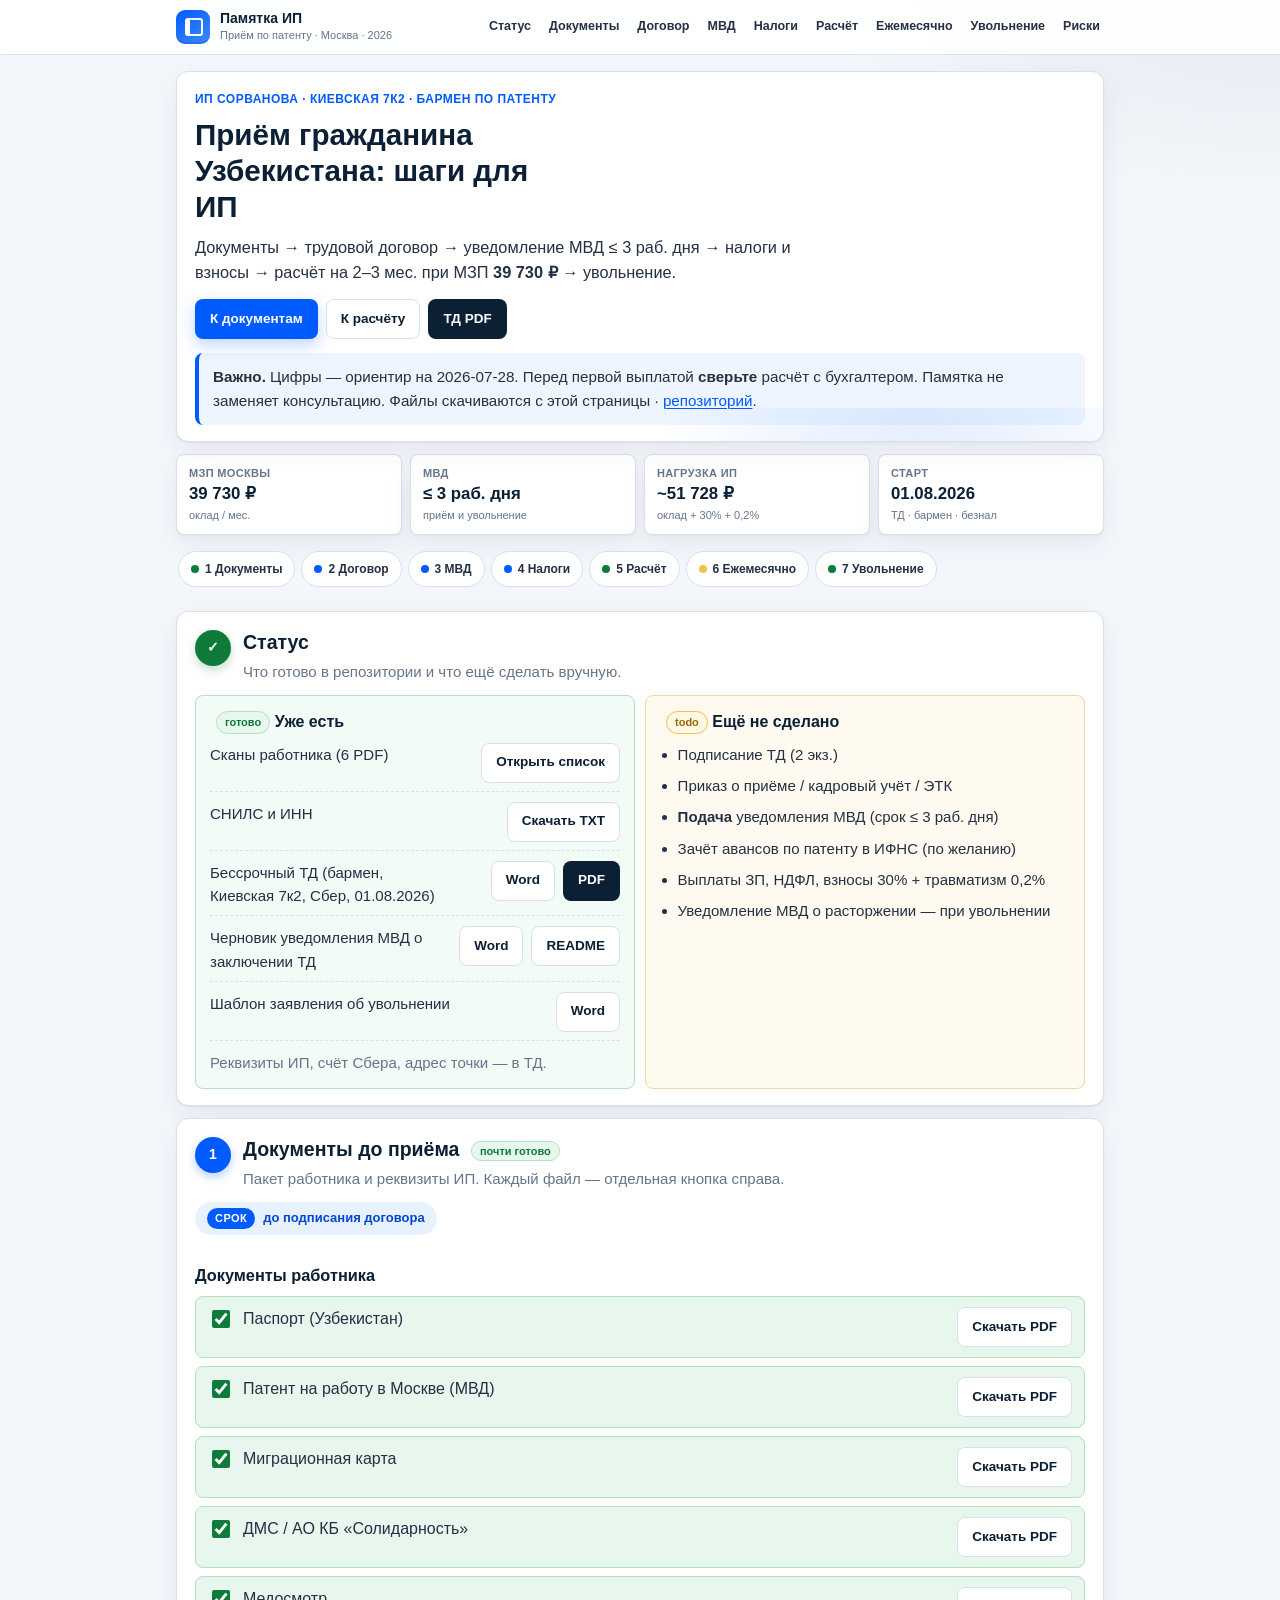
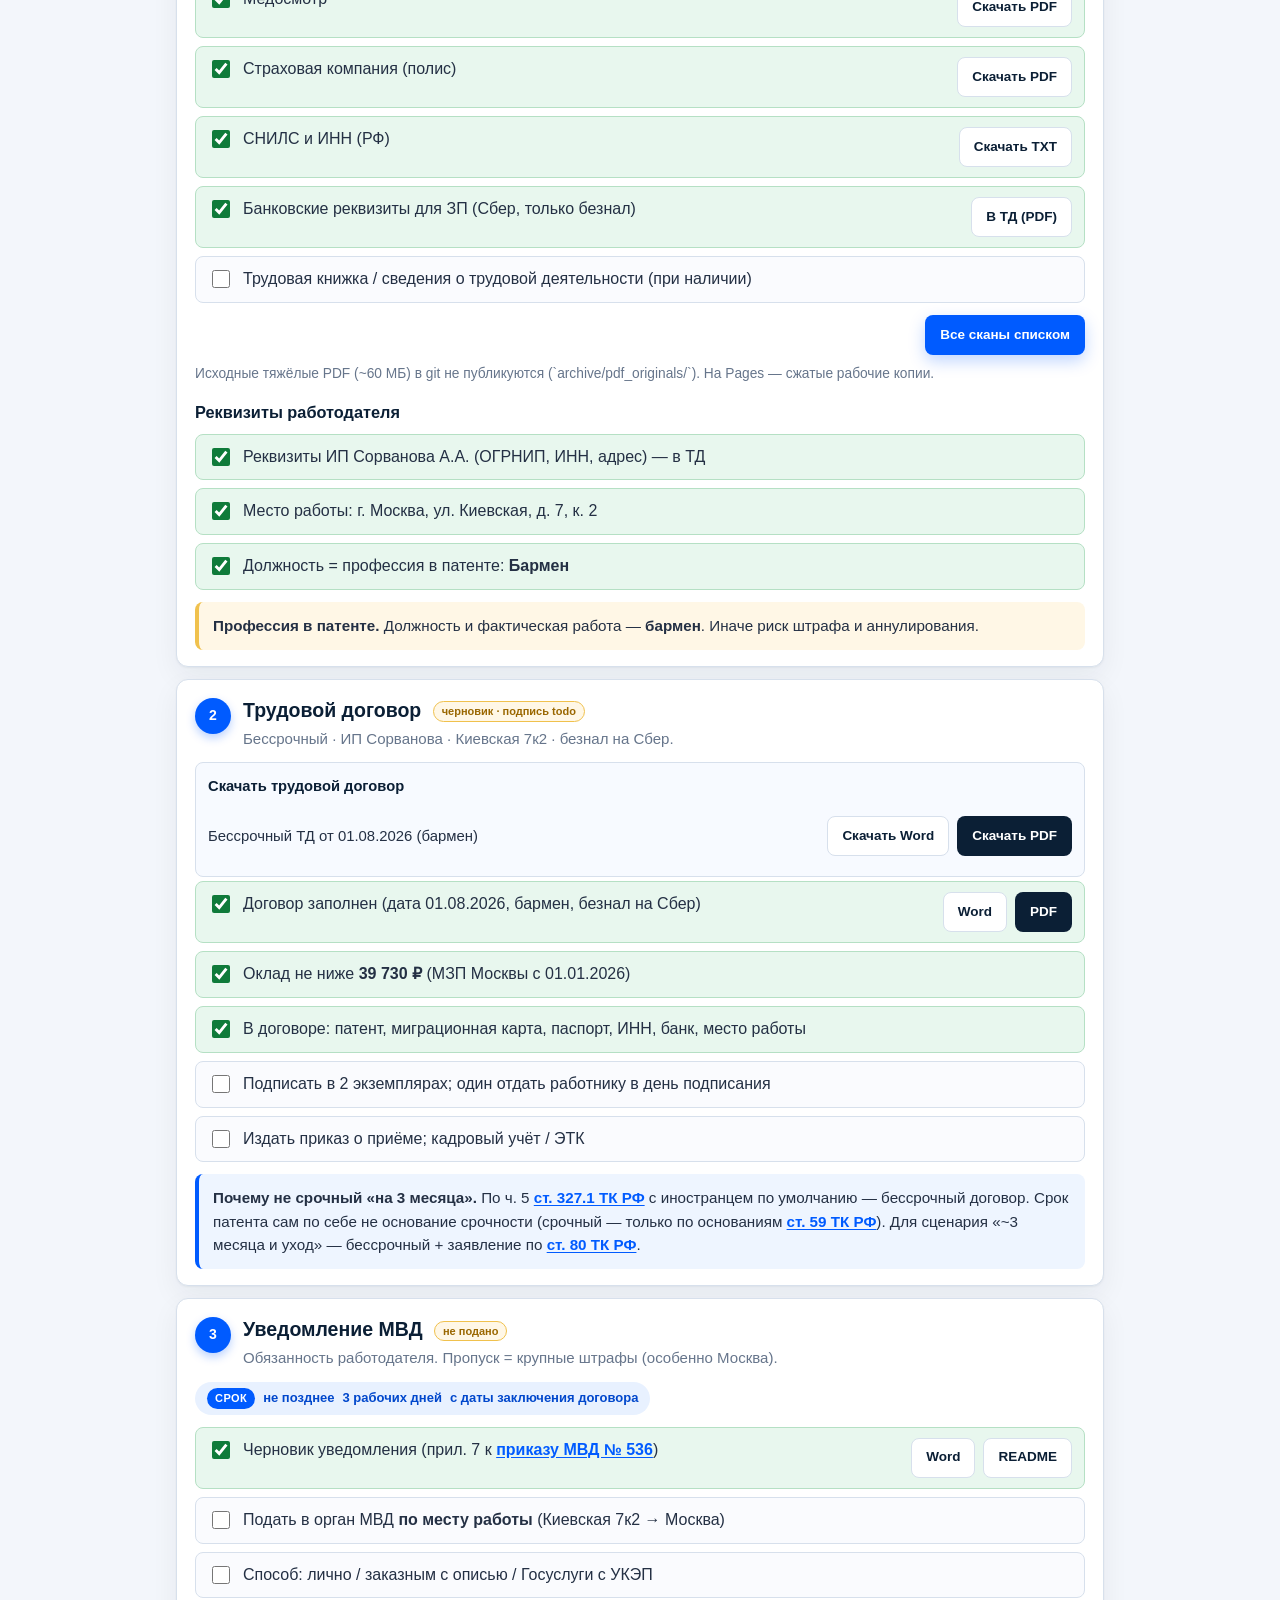
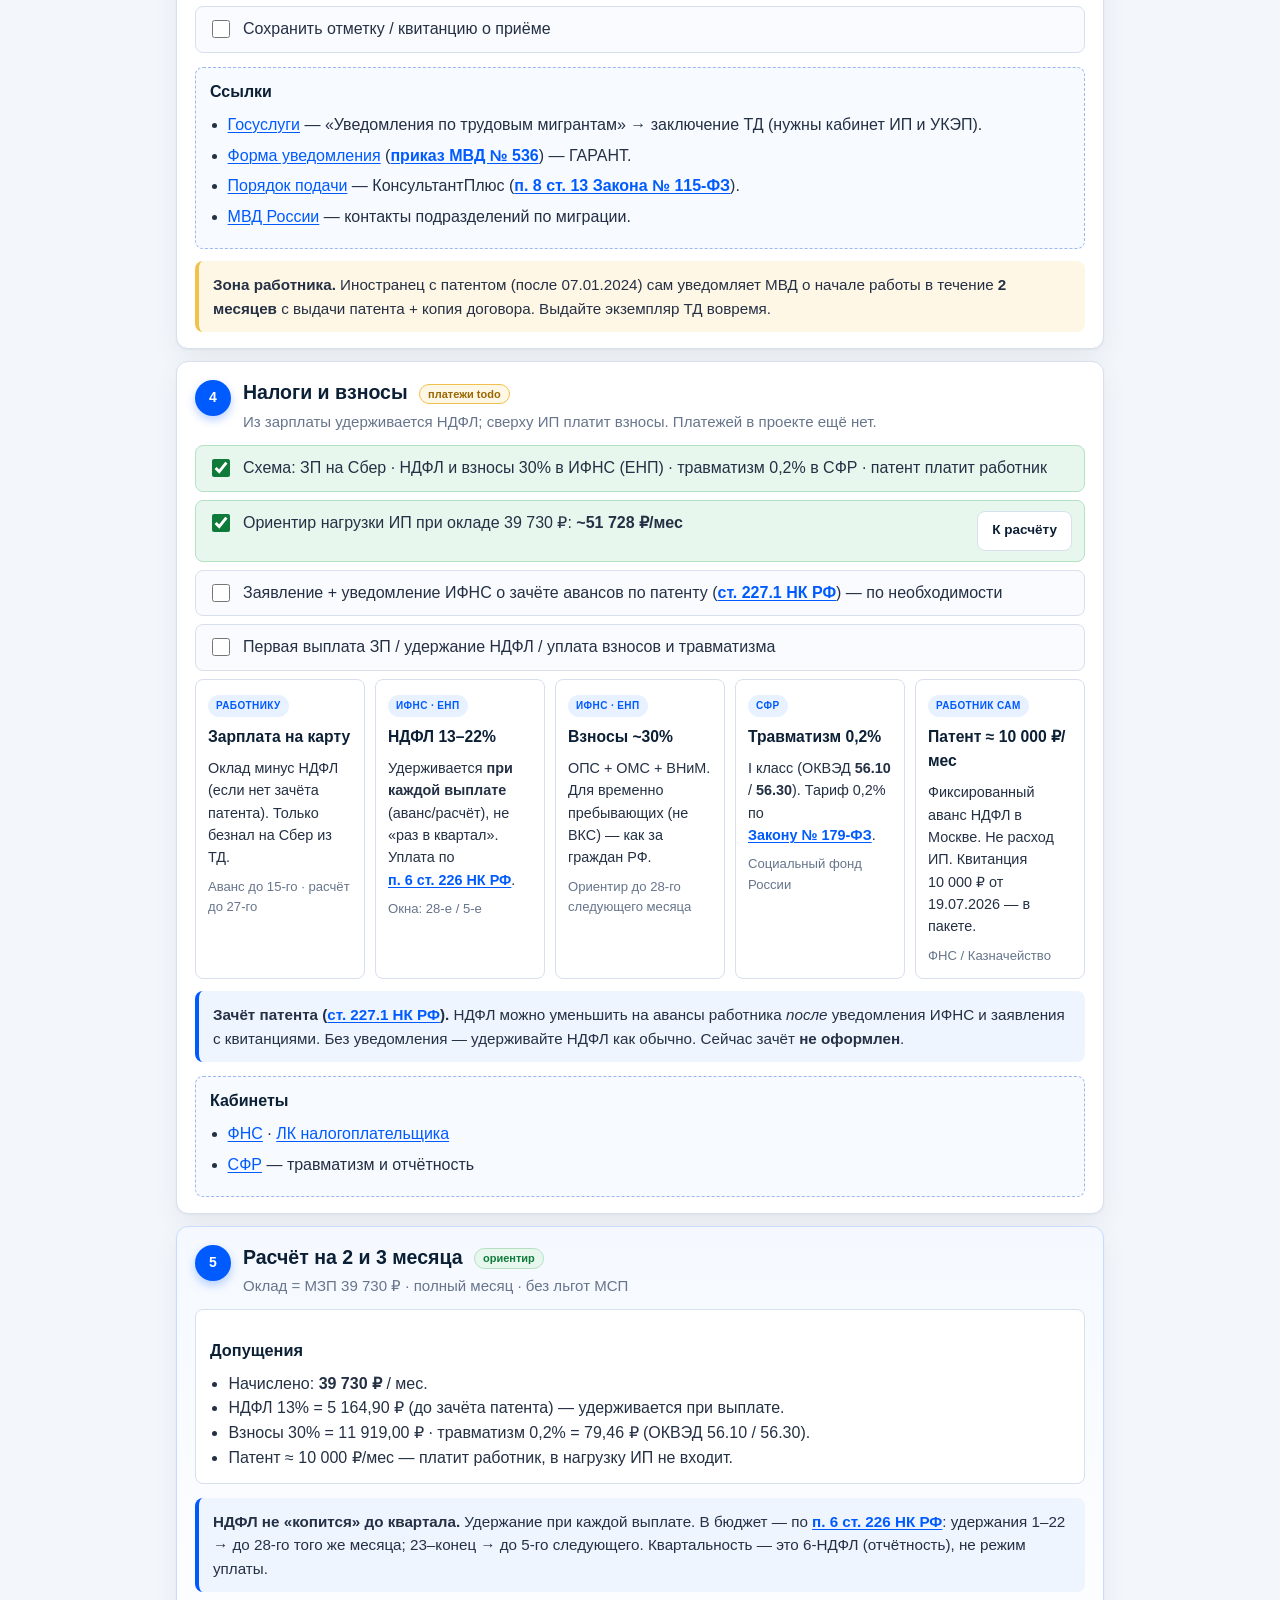
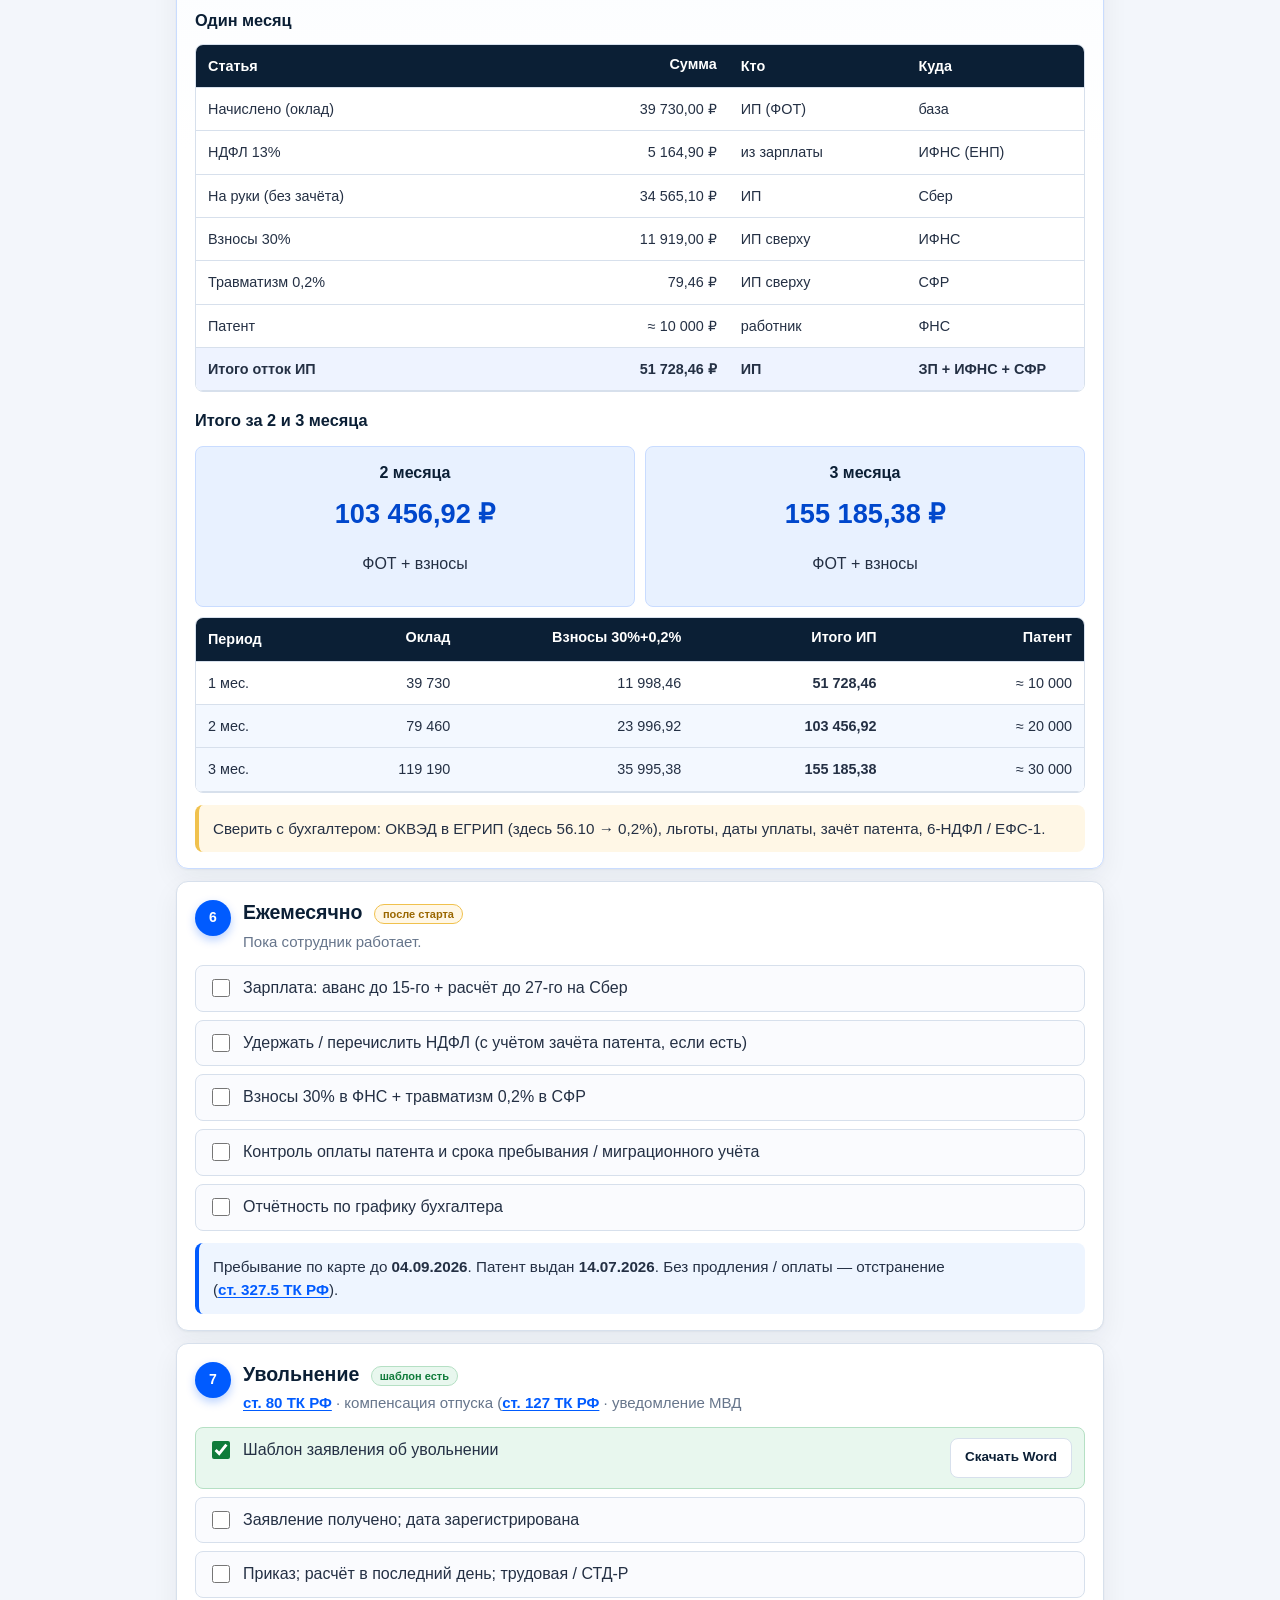
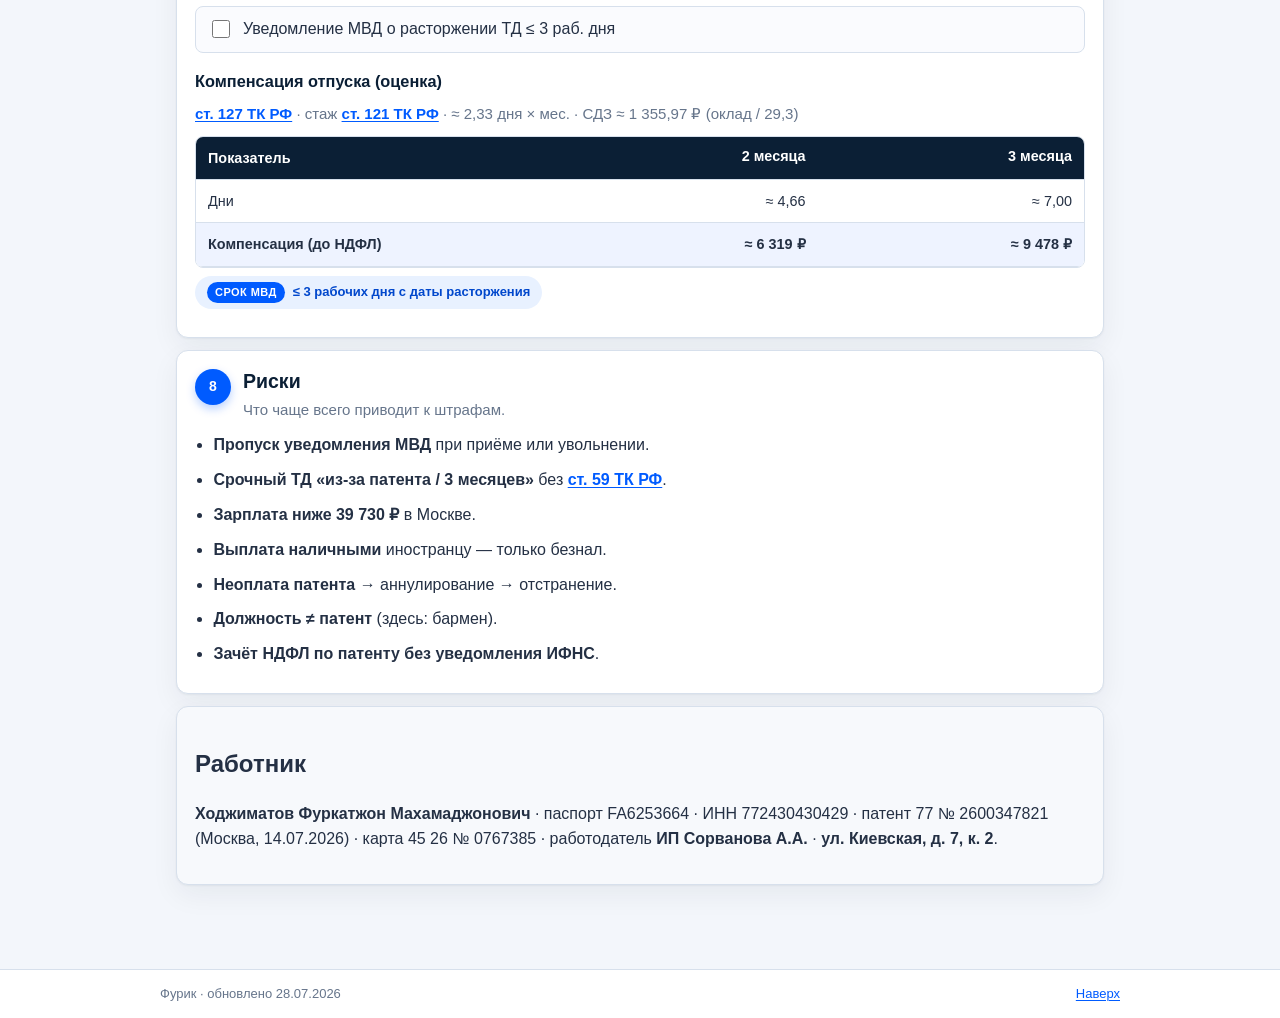
==== commit dbe4a2d4: "Link law article citations in the instruction site to ConsultantPlus/Garant. Make every statute ment" ====
--- a/docs/index.html
+++ b/docs/index.html
@@ -272,9 +272,9 @@
 
       <div class="alert alert--info">
         <strong>Почему не срочный «на 3 месяца».</strong>
-        По ч.&nbsp;5 ст.&nbsp;327.1 ТК РФ с иностранцем по умолчанию — бессрочный договор.
-        Срок патента сам по себе не основание срочности. Для сценария «~3 месяца и уход» —
-        бессрочный + заявление по ст.&nbsp;80 ТК РФ.
+        По ч.&nbsp;5 <a class="law-ref" href="https://www.consultant.ru/document/cons_doc_LAW_34683/309d66cd32f13142a227dcddcd0d0210271d1abd/" target="_blank" rel="noopener">ст.&nbsp;327.1 ТК РФ</a> с иностранцем по умолчанию — бессрочный договор.
+        Срок патента сам по себе не основание срочности (срочный — только по основаниям <a class="law-ref" href="https://www.consultant.ru/document/cons_doc_LAW_34683/a462b0f18cb5c73ceb2ea1ff71ae88aed4d67e84/" target="_blank" rel="noopener">ст.&nbsp;59 ТК РФ</a>). Для сценария «~3 месяца и уход» —
+        бессрочный + заявление по <a class="law-ref" href="https://www.consultant.ru/document/cons_doc_LAW_34683/aed7d03df679e3376974dadd131b899dc6966650/" target="_blank" rel="noopener">ст.&nbsp;80 ТК РФ</a>.
       </div>
     </section>
 
@@ -289,7 +289,7 @@
       <div class="deadline"><span>Срок</span> не позднее <strong>3 рабочих дней</strong> с даты заключения договора</div>
 
       <div class="check-row done">
-        <label class="check-row__main"><input type="checkbox" checked /><span class="check-row__text">Черновик уведомления (прил.&nbsp;7 к приказу МВД №&nbsp;536)</span></label>
+        <label class="check-row__main"><input type="checkbox" checked /><span class="check-row__text">Черновик уведомления (прил.&nbsp;7 к <a class="law-ref" href="https://base.garant.ru/74775946/1a3794674ba91fb6f13d1885dca9f9e1/" target="_blank" rel="noopener">приказу МВД №&nbsp;536</a>)</span></label>
         <div class="check-row__actions">
           <a class="btn btn--ghost" href="уведомление-мвд/уведомление-МВД-заключение-ТД-Ходжиматов-01.08.2026.docx" download>Word</a>
           <a class="btn btn--ghost" href="уведомление-мвд/README.md">README</a>
@@ -309,8 +309,8 @@
         <h4>Ссылки</h4>
         <ul>
           <li><a href="https://www.gosuslugi.ru/" target="_blank" rel="noopener">Госуслуги</a> — «Уведомления по трудовым мигрантам» → заключение ТД (нужны кабинет ИП и УКЭП).</li>
-          <li><a href="https://base.garant.ru/74775946/1a3794674ba91fb6f13d1885dca9f9e1/" target="_blank" rel="noopener">Форма уведомления</a> (приказ МВД №&nbsp;536) — ГАРАНТ.</li>
-          <li><a href="https://www.consultant.ru/document/cons_doc_LAW_365473/6be0eac52331fada1459529f38f796d1e42c0a16/" target="_blank" rel="noopener">Порядок подачи</a> — КонсультантПлюс (п.&nbsp;8 ст.&nbsp;13 Закона №&nbsp;115-ФЗ).</li>
+          <li><a href="https://base.garant.ru/74775946/1a3794674ba91fb6f13d1885dca9f9e1/" target="_blank" rel="noopener">Форма уведомления</a> (<a class="law-ref" href="https://base.garant.ru/74775946/1a3794674ba91fb6f13d1885dca9f9e1/" target="_blank" rel="noopener">приказ МВД №&nbsp;536</a>) — ГАРАНТ.</li>
+          <li><a href="https://www.consultant.ru/document/cons_doc_LAW_365473/6be0eac52331fada1459529f38f796d1e42c0a16/" target="_blank" rel="noopener">Порядок подачи</a> — КонсультантПлюс (<a class="law-ref" href="https://www.consultant.ru/document/cons_doc_LAW_365473/6be0eac52331fada1459529f38f796d1e42c0a16/" target="_blank" rel="noopener">п.&nbsp;8 ст.&nbsp;13 Закона №&nbsp;115-ФЗ</a>).</li>
           <li><a href="https://мвд.рф/" target="_blank" rel="noopener">МВД России</a> — контакты подразделений по миграции.</li>
         </ul>
       </div>
@@ -339,7 +339,7 @@
         </div>
       </div>
       <div class="check-row">
-        <label class="check-row__main"><input type="checkbox" /><span class="check-row__text">Заявление + уведомление ИФНС о зачёте авансов по патенту (ст.&nbsp;227.1 НК) — по необходимости</span></label>
+        <label class="check-row__main"><input type="checkbox" /><span class="check-row__text">Заявление + уведомление ИФНС о зачёте авансов по патенту (<a class="law-ref" href="https://www.consultant.ru/document/cons_doc_LAW_28165/5adc4fe62fbcbcbffa332de635616bec52a58151/" target="_blank" rel="noopener">ст.&nbsp;227.1 НК РФ</a>) — по необходимости</span></label>
       </div>
       <div class="check-row">
         <label class="check-row__main"><input type="checkbox" /><span class="check-row__text">Первая выплата ЗП / удержание НДФЛ / уплата взносов и травматизма</span></label>
@@ -355,7 +355,7 @@
         <article class="pay-card">
           <div class="pay-card__tag">ИФНС · ЕНП</div>
           <h4>НДФЛ 13–22%</h4>
-          <p>Удерживается <strong>при каждой выплате</strong> (аванс/расчёт), не «раз в квартал». Уплата по п.&nbsp;6 ст.&nbsp;226 НК.</p>
+          <p>Удерживается <strong>при каждой выплате</strong> (аванс/расчёт), не «раз в квартал». Уплата по <a class="law-ref" href="https://www.consultant.ru/document/cons_doc_LAW_28165/ecfd690acbabfd266e9d5c4ac0275726d4d0a7c1/" target="_blank" rel="noopener">п.&nbsp;6 ст.&nbsp;226 НК РФ</a>.</p>
           <p class="pay-card__where">Окна: 28-е / 5-е</p>
         </article>
         <article class="pay-card">
@@ -367,7 +367,7 @@
         <article class="pay-card">
           <div class="pay-card__tag">СФР</div>
           <h4>Травматизм 0,2%</h4>
-          <p>I&nbsp;класс (ОКВЭД <strong>56.10</strong> / <strong>56.30</strong>). Тариф 0,2% по Закону №&nbsp;179-ФЗ.</p>
+          <p>I&nbsp;класс (ОКВЭД <strong>56.10</strong> / <strong>56.30</strong>). Тариф 0,2% по <a class="law-ref" href="https://www.consultant.ru/document/cons_doc_LAW_57243/" target="_blank" rel="noopener">Закону №&nbsp;179-ФЗ</a>.</p>
           <p class="pay-card__where">Социальный фонд России</p>
         </article>
         <article class="pay-card">
@@ -379,7 +379,7 @@
       </div>
 
       <div class="alert alert--info">
-        <strong>Зачёт патента (ст.&nbsp;227.1 НК РФ).</strong>
+        <strong>Зачёт патента (<a class="law-ref" href="https://www.consultant.ru/document/cons_doc_LAW_28165/5adc4fe62fbcbcbffa332de635616bec52a58151/" target="_blank" rel="noopener">ст.&nbsp;227.1 НК РФ</a>).</strong>
         НДФЛ можно уменьшить на авансы работника <em>после</em> уведомления ИФНС и заявления с квитанциями.
         Без уведомления — удерживайте НДФЛ как обычно. Сейчас зачёт <strong>не оформлен</strong>.
       </div>
@@ -413,16 +413,22 @@
 
       <div class="alert alert--info">
         <strong>НДФЛ не «копится» до квартала.</strong>
-        Удержание при каждой выплате. В бюджет — по п.&nbsp;6 ст.&nbsp;226 НК:
+        Удержание при каждой выплате. В бюджет — по <a class="law-ref" href="https://www.consultant.ru/document/cons_doc_LAW_28165/ecfd690acbabfd266e9d5c4ac0275726d4d0a7c1/" target="_blank" rel="noopener">п.&nbsp;6 ст.&nbsp;226 НК РФ</a>:
         удержания 1–22 → до 28-го того же месяца; 23–конец → до 5-го следующего.
         Квартальность — это 6‑НДФЛ (отчётность), не режим уплаты.
       </div>
 
       <h3>Один месяц</h3>
       <div class="table-wrap">
-        <table class="table-stack">
+        <table class="table-stack table-money table-costs">
+          <colgroup>
+            <col class="c-article" />
+            <col class="c-sum" />
+            <col class="c-who" />
+            <col class="c-where" />
+          </colgroup>
           <thead>
-            <tr><th>Статья</th><th>Сумма</th><th>Кто</th><th>Куда</th></tr>
+            <tr><th>Статья</th><th class="num">Сумма</th><th>Кто</th><th>Куда</th></tr>
           </thead>
           <tbody>
             <tr>
@@ -485,9 +491,22 @@
         </article>
       </div>
       <div class="table-wrap">
-        <table>
+        <table class="table-money table-period">
+          <colgroup>
+            <col class="c-period" />
+            <col class="c-salary" />
+            <col class="c-contrib" />
+            <col class="c-total" />
+            <col class="c-patent" />
+          </colgroup>
           <thead>
-            <tr><th>Период</th><th>Оклад</th><th>Взносы 30%+0,2%</th><th>Итого ИП</th><th>Патент</th></tr>
+            <tr>
+              <th>Период</th>
+              <th class="num">Оклад</th>
+              <th class="num">Взносы 30%+0,2%</th>
+              <th class="num">Итого ИП</th>
+              <th class="num">Патент</th>
+            </tr>
           </thead>
           <tbody>
             <tr>
@@ -544,7 +563,7 @@
       </div>
       <div class="alert alert--info">
         Пребывание по карте до <strong>04.09.2026</strong>. Патент выдан <strong>14.07.2026</strong>.
-        Без продления / оплаты — отстранение (ст.&nbsp;327.5 ТК РФ).
+        Без продления / оплаты — отстранение (<a class="law-ref" href="https://www.consultant.ru/document/cons_doc_LAW_34683/81beef2ba7b167621a62978be647f4e1be810679/" target="_blank" rel="noopener">ст.&nbsp;327.5 ТК РФ</a>).
       </div>
     </section>
 
@@ -553,7 +572,7 @@
         <span class="step-num">7</span>
         <div>
           <h2>Увольнение <span class="badge badge--done">шаблон есть</span></h2>
-          <p class="muted">Ст.&nbsp;80 ТК РФ · компенсация отпуска · уведомление МВД</p>
+          <p class="muted"><a class="law-ref" href="https://www.consultant.ru/document/cons_doc_LAW_34683/aed7d03df679e3376974dadd131b899dc6966650/" target="_blank" rel="noopener">ст.&nbsp;80 ТК РФ</a> · компенсация отпуска (<a class="law-ref" href="https://www.consultant.ru/document/cons_doc_LAW_34683/2f173da324a5464ef649b88f7347b8a17d200dae/" target="_blank" rel="noopener">ст.&nbsp;127 ТК РФ</a> · уведомление МВД</p>
         </div>
       </div>
 
@@ -574,11 +593,20 @@
       </div>
 
       <h3>Компенсация отпуска (оценка)</h3>
-      <p class="muted">≈ 2,33 дня × мес. · СДЗ ≈ 1&nbsp;355,97&nbsp;₽ (оклад / 29,3)</p>
+      <p class="muted">
+        <a class="law-ref" href="https://www.consultant.ru/document/cons_doc_LAW_34683/2f173da324a5464ef649b88f7347b8a17d200dae/" target="_blank" rel="noopener">ст.&nbsp;127 ТК РФ</a>
+        · стаж <a class="law-ref" href="https://www.consultant.ru/document/cons_doc_LAW_34683/4b81f3bdfda7b890f6be7740c3d91e8bd6afda5d/" target="_blank" rel="noopener">ст.&nbsp;121 ТК РФ</a>
+        · ≈ 2,33 дня × мес. · СДЗ ≈ 1&nbsp;355,97&nbsp;₽ (оклад / 29,3)
+      </p>
       <div class="table-wrap">
-        <table>
+        <table class="table-money table-leave">
+          <colgroup>
+            <col class="c-label" />
+            <col class="c-m2" />
+            <col class="c-m3" />
+          </colgroup>
           <thead>
-            <tr><th>Показатель</th><th>2 месяца</th><th>3 месяца</th></tr>
+            <tr><th>Показатель</th><th class="num">2 месяца</th><th class="num">3 месяца</th></tr>
           </thead>
           <tbody>
             <tr>
@@ -607,7 +635,7 @@
       </div>
       <ul class="risks">
         <li><strong>Пропуск уведомления МВД</strong> при приёме или увольнении.</li>
-        <li><strong>Срочный ТД «из‑за патента / 3 месяцев»</strong> без ст.&nbsp;59.</li>
+        <li><strong>Срочный ТД «из‑за патента / 3 месяцев»</strong> без <a class="law-ref" href="https://www.consultant.ru/document/cons_doc_LAW_34683/a462b0f18cb5c73ceb2ea1ff71ae88aed4d67e84/" target="_blank" rel="noopener">ст.&nbsp;59 ТК РФ</a>.</li>
         <li><strong>Зарплата ниже 39&nbsp;730&nbsp;₽</strong> в Москве.</li>
         <li><strong>Выплата наличными</strong> иностранцу — только безнал.</li>
         <li><strong>Неоплата патента</strong> → аннулирование → отстранение.</li>
--- a/docs/styles.css
+++ b/docs/styles.css
@@ -44,10 +44,19 @@
 
 a {
   color: var(--blue);
+  text-decoration: underline;
   text-decoration-thickness: 1px;
   text-underline-offset: 2px;
 }
 a:hover { color: var(--blue-dark); }
+
+/* Ссылки на статьи законов в тексте */
+a.law-ref {
+  font-weight: 600;
+  text-decoration: underline;
+  text-underline-offset: 2px;
+  white-space: nowrap;
+}
 
 code {
   font-family: ui-monospace, "Cascadia Code", Consolas, monospace;
@@ -690,6 +699,9 @@
   font-size: 0.9rem;
   background: #fff;
 }
+table.table-money {
+  table-layout: fixed;
+}
 th, td {
   border-bottom: 1px solid var(--line);
   padding: 10px 12px;
@@ -702,11 +714,34 @@
   font-weight: 700;
   white-space: nowrap;
 }
-.num {
+.num,
+th.num {
   white-space: nowrap;
   font-variant-numeric: tabular-nums;
   text-align: right;
 }
+th.num {
+  white-space: normal;
+  line-height: 1.25;
+}
+/* Один месяц: Статья | Сумма | Кто | Куда */
+.table-costs { min-width: 560px; }
+.table-costs col.c-article { width: 34%; }
+.table-costs col.c-sum { width: 26%; }
+.table-costs col.c-who { width: 20%; }
+.table-costs col.c-where { width: 20%; }
+/* Период 1/2/3 мес. */
+.table-period { min-width: 640px; }
+.table-period col.c-period { width: 12%; }
+.table-period col.c-salary { width: 18%; }
+.table-period col.c-contrib { width: 26%; }
+.table-period col.c-total { width: 22%; }
+.table-period col.c-patent { width: 22%; }
+/* Компенсация отпуска */
+.table-leave { min-width: 420px; }
+.table-leave col.c-label { width: 40%; }
+.table-leave col.c-m2 { width: 30%; }
+.table-leave col.c-m3 { width: 30%; }
 .row-total td { background: #eef3ff; font-weight: 700; }
 .row-hl td { background: #f3f8ff; }
 .footnote { color: var(--muted); font-size: 0.86rem; margin: 0 0 14px; }
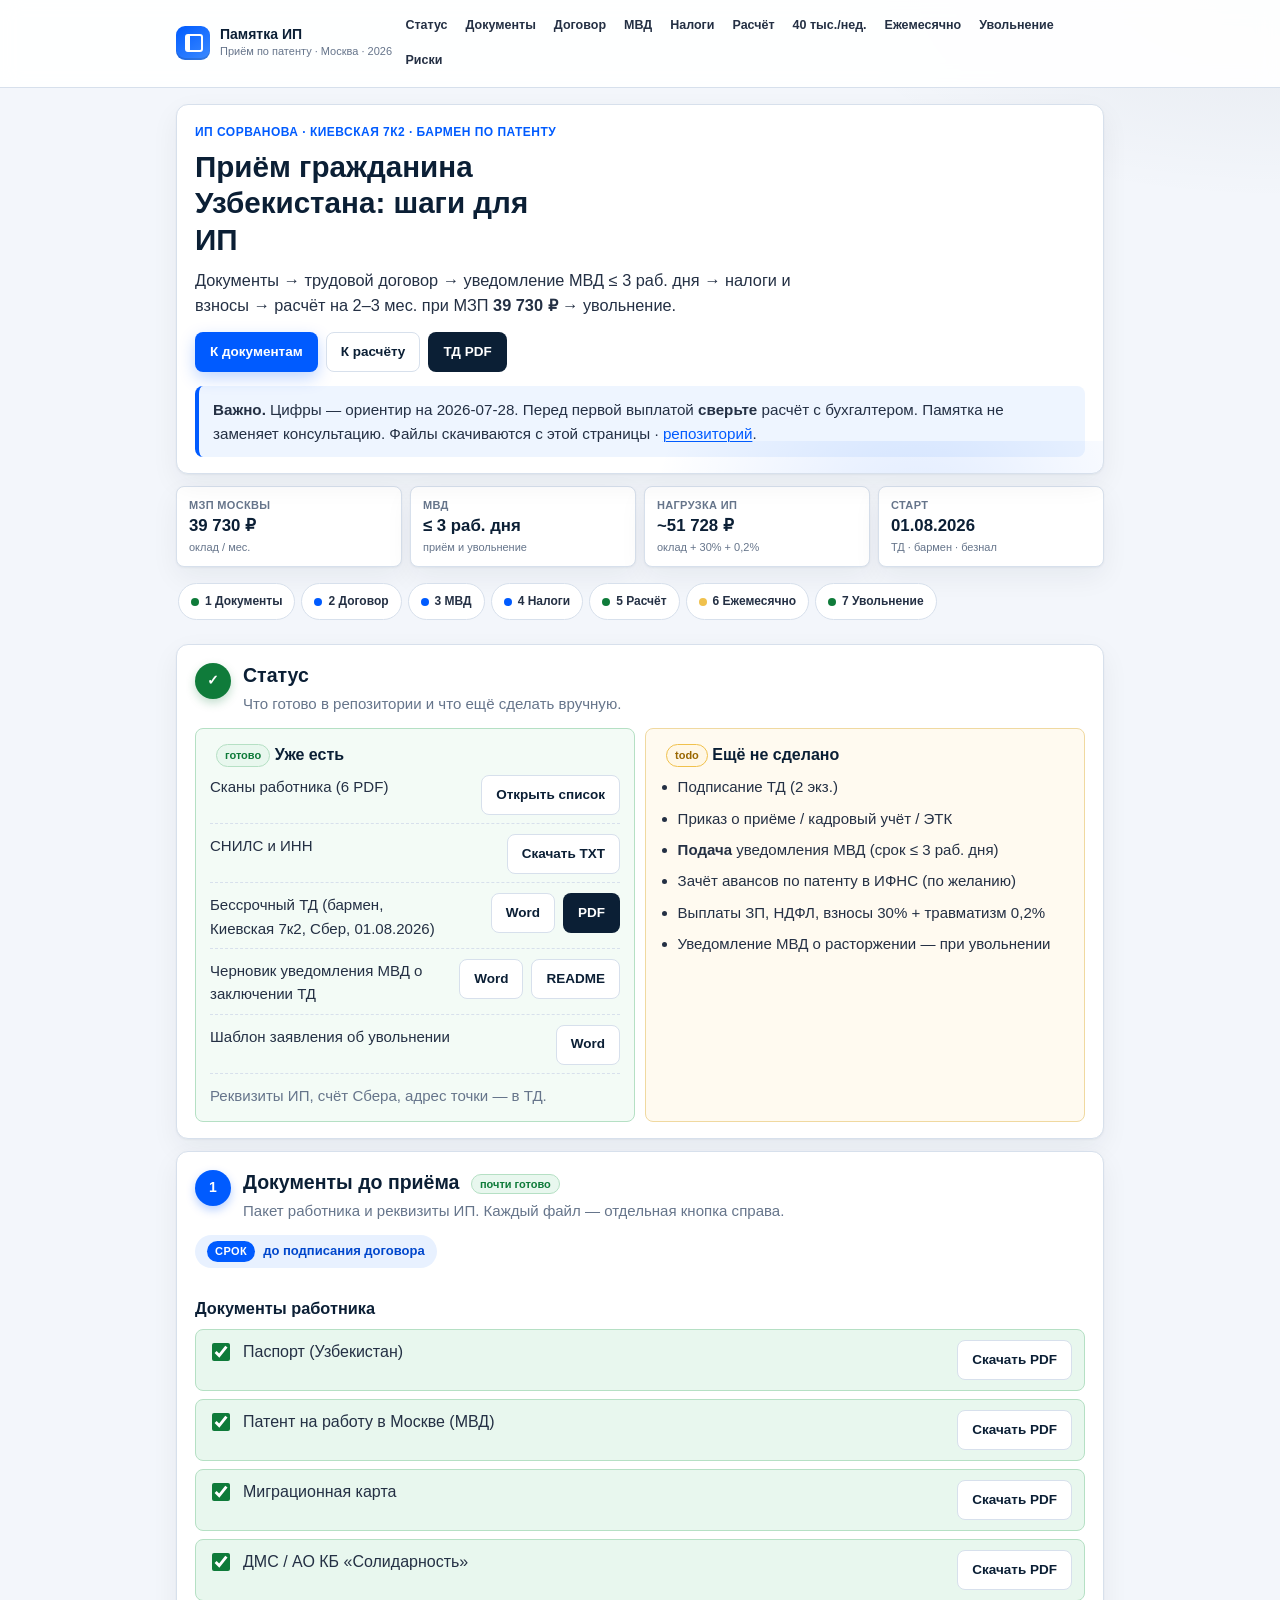
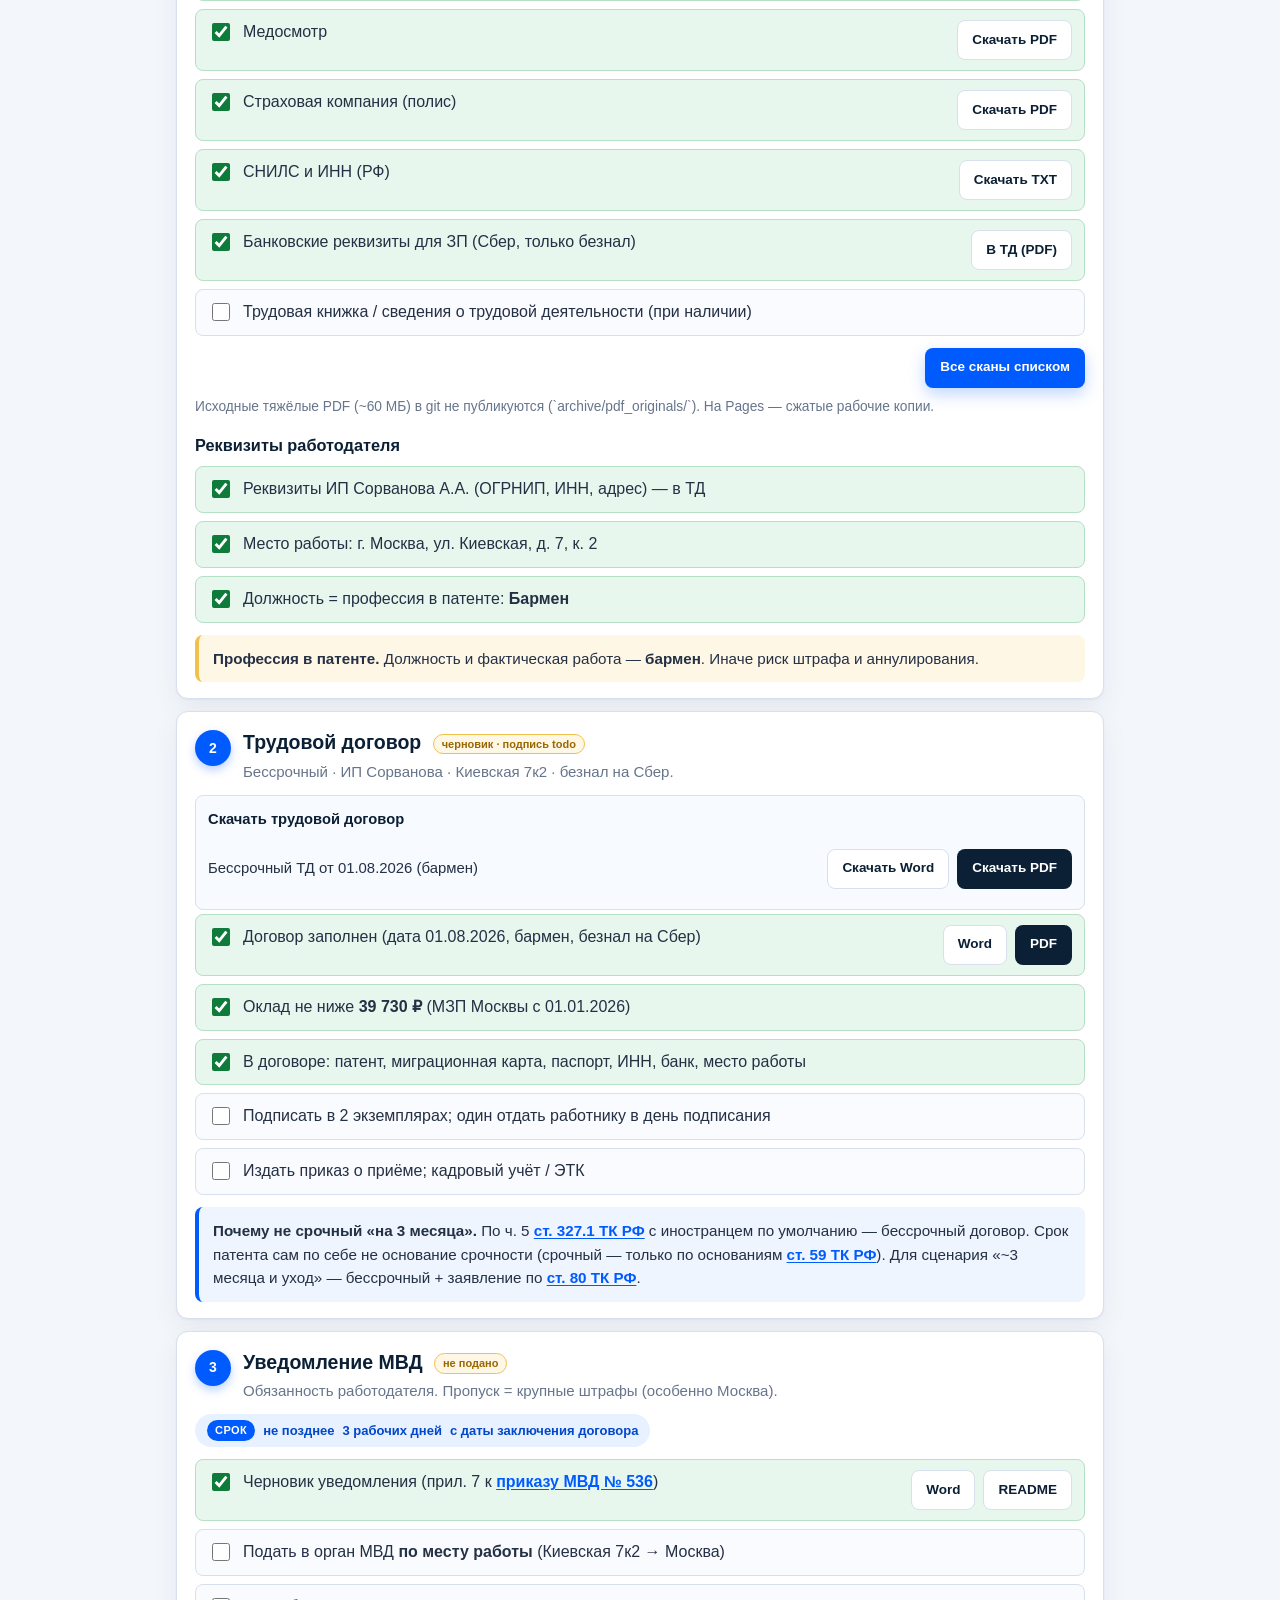
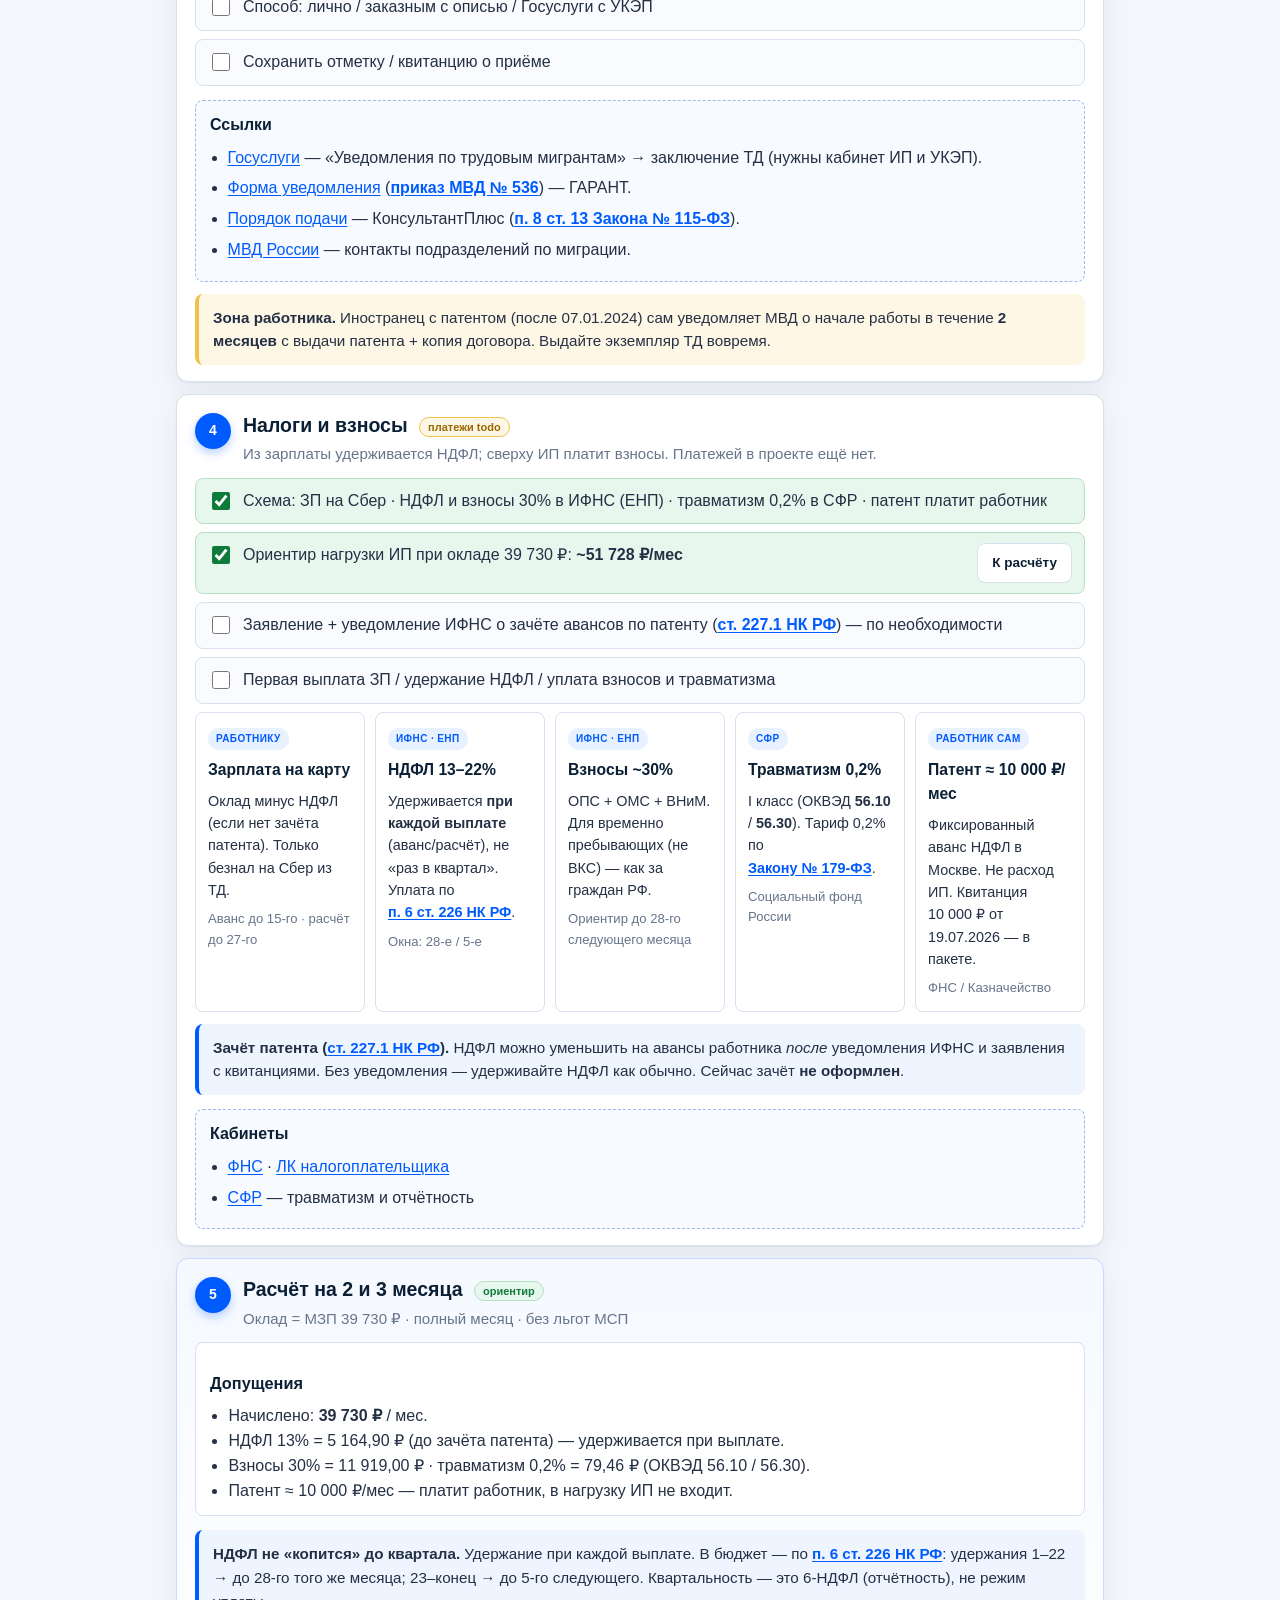
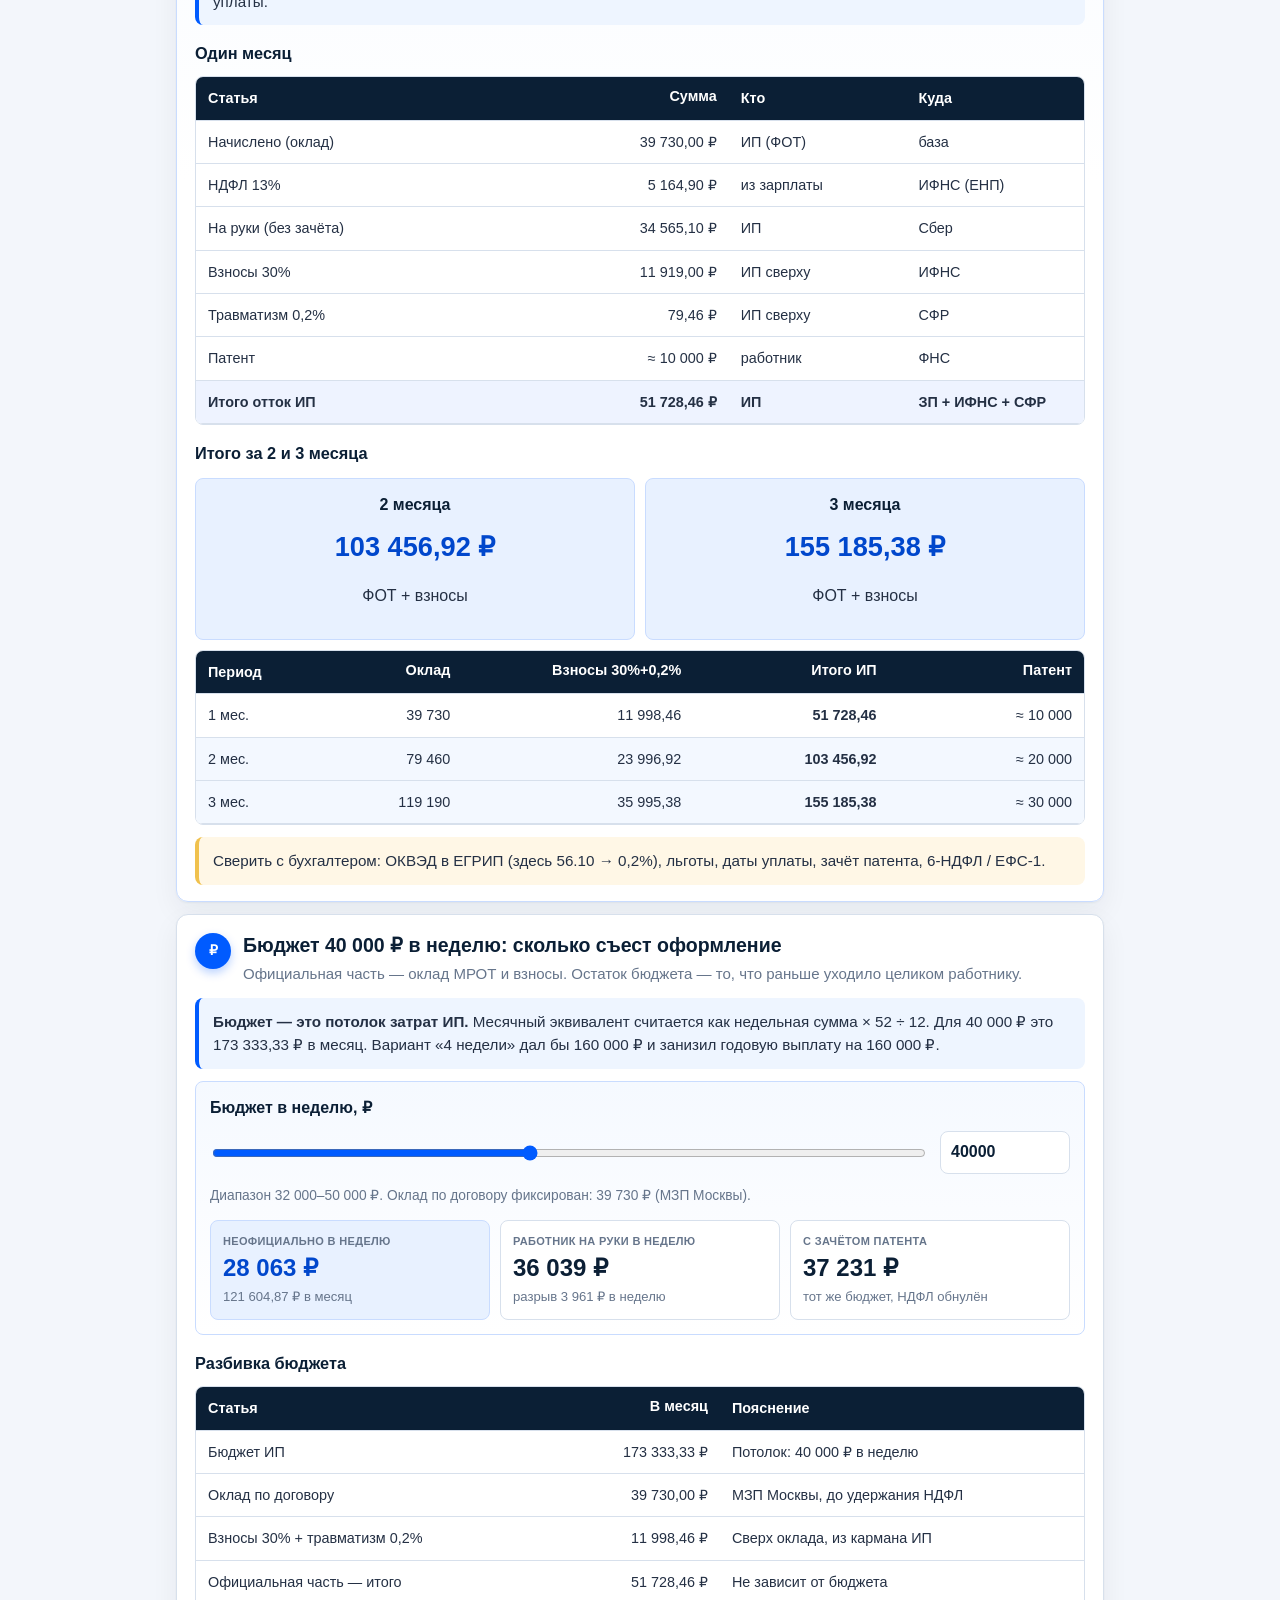
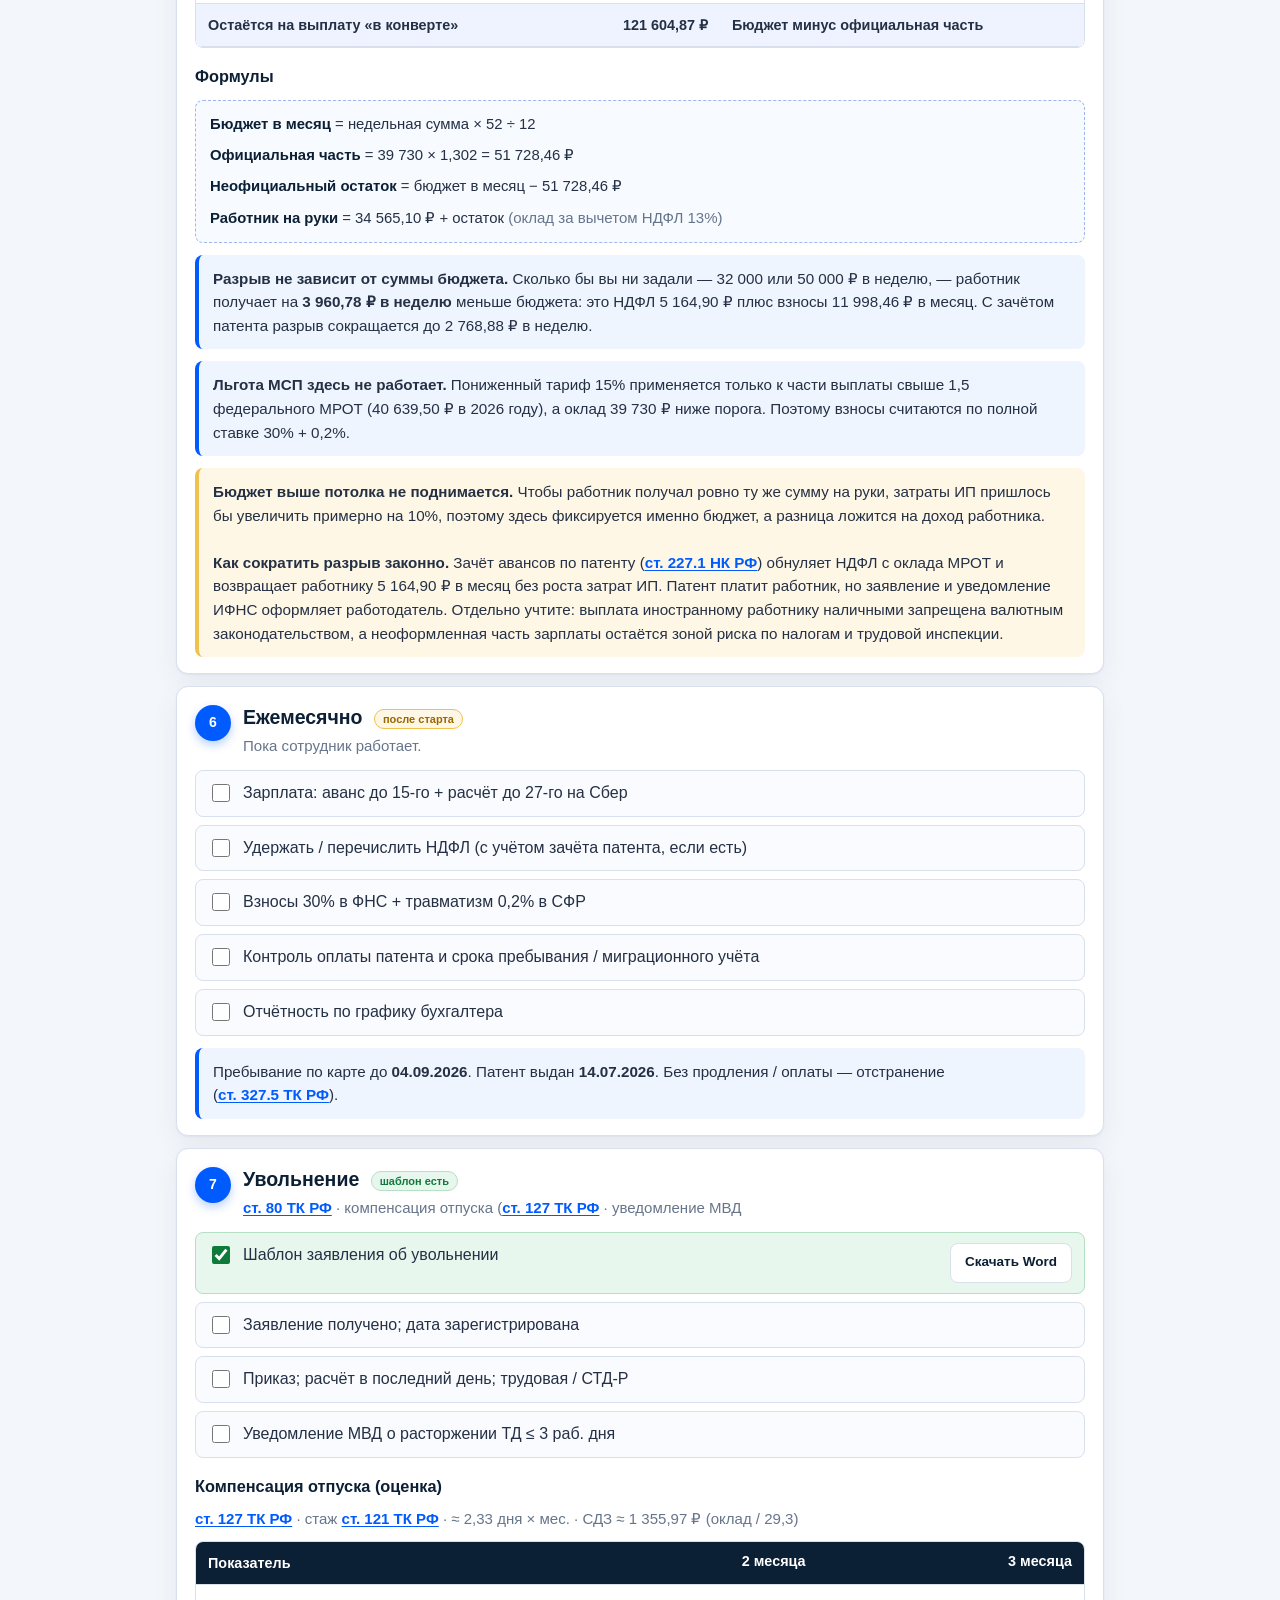
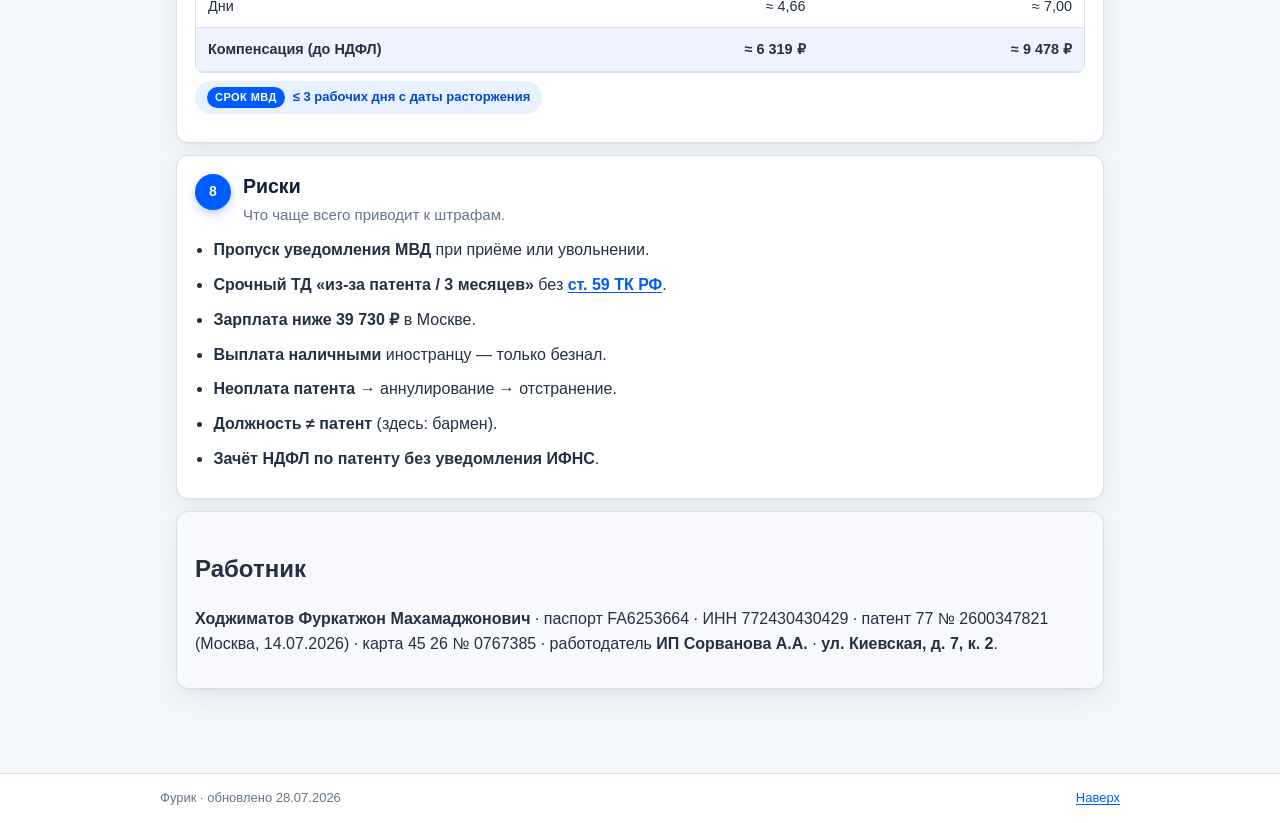
==== commit 99e05b64: "Add adjustable weekly budget calculator for the payroll split. The weekly payout is a hard cap on em" ====
--- a/docs/index.html
+++ b/docs/index.html
@@ -26,6 +26,7 @@
         <a href="#mvd">МВД</a>
         <a href="#taxes">Налоги</a>
         <a href="#calc">Расчёт</a>
+        <a href="#same-pay">40 тыс./нед.</a>
         <a href="#monthly">Ежемесячно</a>
         <a href="#fire">Увольнение</a>
         <a href="#risks">Риски</a>
@@ -538,6 +539,127 @@
       </div>
     </section>
 
+    <section id="same-pay" class="block">
+      <div class="step-head">
+        <span class="step-num">₽</span>
+        <div>
+          <h2>Бюджет 40&nbsp;000&nbsp;₽ в неделю: сколько съест оформление</h2>
+          <p class="muted">Официальная часть — оклад МРОТ и взносы. Остаток бюджета — то, что раньше уходило целиком работнику.</p>
+        </div>
+      </div>
+
+      <div class="alert alert--info">
+        <strong>Бюджет — это потолок затрат ИП.</strong> Месячный эквивалент считается как
+        недельная сумма × 52 ÷ 12. Для 40&nbsp;000&nbsp;₽ это 173&nbsp;333,33&nbsp;₽ в месяц.
+        Вариант «4 недели» дал бы 160&nbsp;000&nbsp;₽ и занизил годовую выплату на 160&nbsp;000&nbsp;₽.
+      </div>
+
+      <div class="calc" id="calc-widget">
+        <div class="calc__control">
+          <label for="calcWeekly">Бюджет в неделю, ₽</label>
+          <div class="calc__inputs">
+            <input type="range" id="calcWeekly" min="32000" max="50000" step="500" value="40000" />
+            <input type="number" id="calcWeeklyNum" min="32000" max="50000" step="100" value="40000" inputmode="numeric" />
+          </div>
+          <p class="calc__hint">Диапазон 32&nbsp;000–50&nbsp;000&nbsp;₽. Оклад по договору фиксирован: 39&nbsp;730&nbsp;₽ (МЗП Москвы).</p>
+        </div>
+
+        <div class="calc__out">
+          <div class="calc__tile calc__tile--main">
+            <span class="calc__tile-label">Неофициально в неделю</span>
+            <span class="calc__tile-value" id="outRestWeek">28&nbsp;063&nbsp;₽</span>
+            <span class="calc__tile-hint" id="outRestMonth">121&nbsp;604,87&nbsp;₽ в месяц</span>
+          </div>
+          <div class="calc__tile">
+            <span class="calc__tile-label">Работник на руки в неделю</span>
+            <span class="calc__tile-value" id="outWorkerWeek">36&nbsp;039&nbsp;₽</span>
+            <span class="calc__tile-hint" id="outGap">разрыв 3&nbsp;961&nbsp;₽ в неделю</span>
+          </div>
+          <div class="calc__tile">
+            <span class="calc__tile-label">С зачётом патента</span>
+            <span class="calc__tile-value" id="outWorkerZach">37&nbsp;231&nbsp;₽</span>
+            <span class="calc__tile-hint">тот же бюджет, НДФЛ обнулён</span>
+          </div>
+        </div>
+
+        <p class="calc__warn" id="calcWarn" hidden>Бюджета не хватает даже на официальную часть 51&nbsp;728,46&nbsp;₽ в месяц.</p>
+      </div>
+
+      <h3>Разбивка бюджета</h3>
+      <div class="table-wrap">
+        <table class="table-money table-weekly">
+          <colgroup>
+            <col class="c-label" />
+            <col class="c-value" />
+            <col class="c-note" />
+          </colgroup>
+          <thead>
+            <tr><th>Статья</th><th class="num">В месяц</th><th>Пояснение</th></tr>
+          </thead>
+          <tbody>
+            <tr>
+              <td>Бюджет ИП</td>
+              <td class="num" id="rowBudget">173&nbsp;333,33&nbsp;₽</td>
+              <td>Потолок: <span id="rowBudgetWeek">40&nbsp;000&nbsp;₽</span> в неделю</td>
+            </tr>
+            <tr>
+              <td>Оклад по договору</td>
+              <td class="num">39&nbsp;730,00&nbsp;₽</td>
+              <td>МЗП Москвы, до удержания НДФЛ</td>
+            </tr>
+            <tr>
+              <td>Взносы 30% + травматизм 0,2%</td>
+              <td class="num">11&nbsp;998,46&nbsp;₽</td>
+              <td>Сверх оклада, из кармана ИП</td>
+            </tr>
+            <tr>
+              <td>Официальная часть — итого</td>
+              <td class="num">51&nbsp;728,46&nbsp;₽</td>
+              <td>Не зависит от бюджета</td>
+            </tr>
+            <tr class="row-total">
+              <td>Остаётся на выплату «в конверте»</td>
+              <td class="num" id="rowRest"><strong>121&nbsp;604,87&nbsp;₽</strong></td>
+              <td>Бюджет минус официальная часть</td>
+            </tr>
+          </tbody>
+        </table>
+      </div>
+
+      <h3>Формулы</h3>
+      <div class="formula">
+        <p><span class="formula__name">Бюджет в месяц</span> = недельная сумма × 52 ÷ 12</p>
+        <p><span class="formula__name">Официальная часть</span> = 39&nbsp;730 × 1,302 = 51&nbsp;728,46&nbsp;₽</p>
+        <p><span class="formula__name">Неофициальный остаток</span> = бюджет в месяц − 51&nbsp;728,46&nbsp;₽</p>
+        <p><span class="formula__name">Работник на руки</span> = 34&nbsp;565,10&nbsp;₽ + остаток <span class="muted">(оклад за вычетом НДФЛ 13%)</span></p>
+      </div>
+
+      <div class="alert alert--info">
+        <strong>Разрыв не зависит от суммы бюджета.</strong> Сколько бы вы ни задали — 32&nbsp;000 или 50&nbsp;000&nbsp;₽
+        в неделю, — работник получает на <strong>3&nbsp;960,78&nbsp;₽ в неделю</strong> меньше бюджета: это НДФЛ 5&nbsp;164,90&nbsp;₽
+        плюс взносы 11&nbsp;998,46&nbsp;₽ в месяц. С зачётом патента разрыв сокращается до 2&nbsp;768,88&nbsp;₽ в неделю.
+      </div>
+
+      <div class="alert alert--info">
+        <strong>Льгота МСП здесь не работает.</strong> Пониженный тариф 15% применяется только к части выплаты
+        свыше 1,5 федерального МРОТ (40&nbsp;639,50&nbsp;₽ в 2026&nbsp;году), а оклад 39&nbsp;730&nbsp;₽ ниже порога.
+        Поэтому взносы считаются по полной ставке 30% + 0,2%.
+      </div>
+
+      <div class="alert alert--warn">
+        <strong>Бюджет выше потолка не поднимается.</strong> Чтобы работник получал ровно ту же сумму на руки,
+        затраты ИП пришлось бы увеличить примерно на 10%, поэтому здесь фиксируется именно бюджет,
+        а разница ложится на доход работника.
+        <br /><br />
+        <strong>Как сократить разрыв законно.</strong> Зачёт авансов по патенту
+        (<a class="law-ref" href="https://www.consultant.ru/document/cons_doc_LAW_28165/5adc4fe62fbcbcbffa332de635616bec52a58151/" target="_blank" rel="noopener">ст.&nbsp;227.1 НК РФ</a>)
+        обнуляет НДФЛ с оклада МРОТ и возвращает работнику 5&nbsp;164,90&nbsp;₽ в месяц без роста затрат ИП.
+        Патент платит работник, но заявление и уведомление ИФНС оформляет работодатель.
+        Отдельно учтите: выплата иностранному работнику наличными запрещена валютным законодательством,
+        а неоформленная часть зарплаты остаётся зоной риска по налогам и трудовой инспекции.
+      </div>
+    </section>
+
     <section id="monthly" class="block">
       <div class="step-head">
         <span class="step-num">6</span>
@@ -703,5 +825,64 @@
       }
     })();
   </script>
+
+  <script>
+    (function () {
+      const OKLAD = 39730;
+      const CONTRIB_RATE = 0.302;
+      const NDFL_RATE = 0.13;
+      const WEEKS_PER_MONTH = 52 / 12;
+
+      const officialCost = OKLAD * (1 + CONTRIB_RATE);
+      const netOfficial = OKLAD * (1 - NDFL_RATE);
+
+      const range = document.getElementById("calcWeekly");
+      const number = document.getElementById("calcWeeklyNum");
+      if (!range || !number) return;
+
+      const money = (v, digits) =>
+        v.toLocaleString("ru-RU", {
+          minimumFractionDigits: digits ?? 0,
+          maximumFractionDigits: digits ?? 0,
+        }) + " ₽";
+      const setText = (id, text) => {
+        const el = document.getElementById(id);
+        if (el) el.textContent = text;
+      };
+
+      function render(weekly) {
+        const budget = weekly * WEEKS_PER_MONTH;
+        const rest = budget - officialCost;
+        const shortage = rest < 0;
+        const restSafe = Math.max(rest, 0);
+
+        setText("outRestWeek", money(restSafe / WEEKS_PER_MONTH));
+        setText("outRestMonth", money(restSafe, 2) + " в месяц");
+        setText("outWorkerWeek", money((netOfficial + restSafe) / WEEKS_PER_MONTH));
+        setText("outWorkerZach", money((OKLAD + restSafe) / WEEKS_PER_MONTH));
+        setText("outGap", "разрыв " + money(weekly - (netOfficial + restSafe) / WEEKS_PER_MONTH) + " в неделю");
+        setText("rowBudget", money(budget, 2));
+        setText("rowBudgetWeek", money(weekly));
+        setText("rowRest", money(restSafe, 2));
+
+        const warn = document.getElementById("calcWarn");
+        if (warn) warn.hidden = !shortage;
+      }
+
+      function sync(source) {
+        const raw = Number(source.value);
+        if (!Number.isFinite(raw)) return;
+        const weekly = Math.min(Math.max(raw, Number(range.min)), Number(range.max));
+        range.value = String(weekly);
+        if (document.activeElement !== number) number.value = String(weekly);
+        render(weekly);
+      }
+
+      range.addEventListener("input", () => sync(range));
+      number.addEventListener("input", () => sync(number));
+      number.addEventListener("blur", () => sync(number));
+      render(Number(range.value));
+    })();
+  </script>
 </body>
 </html>
--- a/docs/styles.css
+++ b/docs/styles.css
@@ -674,6 +674,115 @@
   margin: 0 !important;
 }
 
+/* Калькулятор бюджета */
+.calc {
+  border: 1px solid var(--blue-mid);
+  border-radius: var(--radius-sm);
+  background: linear-gradient(180deg, #f5f9ff, #fff);
+  padding: 14px;
+  margin: 12px 0 4px;
+}
+.calc__control label {
+  display: block;
+  font-weight: 700;
+  color: var(--ink);
+  margin-bottom: 8px;
+}
+.calc__inputs {
+  display: flex;
+  gap: 12px;
+  align-items: center;
+  flex-wrap: wrap;
+}
+.calc__inputs input[type="range"] {
+  flex: 1 1 220px;
+  accent-color: var(--blue);
+  min-height: var(--tap);
+}
+.calc__inputs input[type="number"] {
+  flex: 0 0 130px;
+  min-height: 40px;
+  padding: 8px 10px;
+  border: 1px solid var(--line);
+  border-radius: 8px;
+  font: inherit;
+  font-weight: 700;
+  font-variant-numeric: tabular-nums;
+  color: var(--ink);
+  background: #fff;
+}
+.calc__inputs input[type="number"]:focus {
+  outline: 2px solid var(--blue);
+  outline-offset: 1px;
+}
+.calc__hint {
+  margin: 8px 0 0;
+  color: var(--muted);
+  font-size: 0.86rem;
+}
+.calc__out {
+  display: grid;
+  grid-template-columns: repeat(auto-fit, minmax(170px, 1fr));
+  gap: 10px;
+  margin-top: 14px;
+}
+.calc__tile {
+  background: #fff;
+  border: 1px solid var(--line);
+  border-radius: var(--radius-sm);
+  padding: 12px;
+}
+.calc__tile--main {
+  border-color: var(--blue-mid);
+  background: var(--blue-soft);
+}
+.calc__tile-label {
+  display: block;
+  font-size: 11px;
+  font-weight: 700;
+  text-transform: uppercase;
+  letter-spacing: 0.03em;
+  color: var(--muted);
+  margin-bottom: 4px;
+}
+.calc__tile-value {
+  display: block;
+  font-size: clamp(1.15rem, 3.6vw, 1.5rem);
+  font-weight: 800;
+  color: var(--ink);
+  font-variant-numeric: tabular-nums;
+  line-height: 1.2;
+}
+.calc__tile--main .calc__tile-value { color: var(--blue-dark); }
+.calc__tile-hint {
+  display: block;
+  margin-top: 4px;
+  font-size: 0.82rem;
+  color: var(--muted);
+}
+.calc__warn {
+  margin: 12px 0 0;
+  padding: 10px 12px;
+  border-radius: var(--radius-sm);
+  background: var(--warn-bg);
+  border-left: 4px solid var(--warn-line);
+  color: var(--warn);
+  font-weight: 600;
+  font-size: 0.9rem;
+}
+
+.formula {
+  border: 1px dashed #9db8f0;
+  border-radius: var(--radius-sm);
+  background: #f7faff;
+  padding: 12px 14px;
+  margin: 10px 0;
+  font-variant-numeric: tabular-nums;
+}
+.formula p { margin: 0 0 8px; font-size: 0.93rem; }
+.formula p:last-child { margin-bottom: 0; }
+.formula__name { font-weight: 700; color: var(--ink); }
+
 .assumptions {
   background: #fff;
   border: 1px solid var(--line);
@@ -742,6 +851,11 @@
 .table-leave col.c-label { width: 40%; }
 .table-leave col.c-m2 { width: 30%; }
 .table-leave col.c-m3 { width: 30%; }
+/* Эквивалент 40 тыс. руб. в неделю */
+.table-weekly { min-width: 620px; }
+.table-weekly col.c-label { width: 35%; }
+.table-weekly col.c-value { width: 24%; }
+.table-weekly col.c-note { width: 41%; }
 .row-total td { background: #eef3ff; font-weight: 700; }
 .row-hl td { background: #f3f8ff; }
 .footnote { color: var(--muted); font-size: 0.86rem; margin: 0 0 14px; }
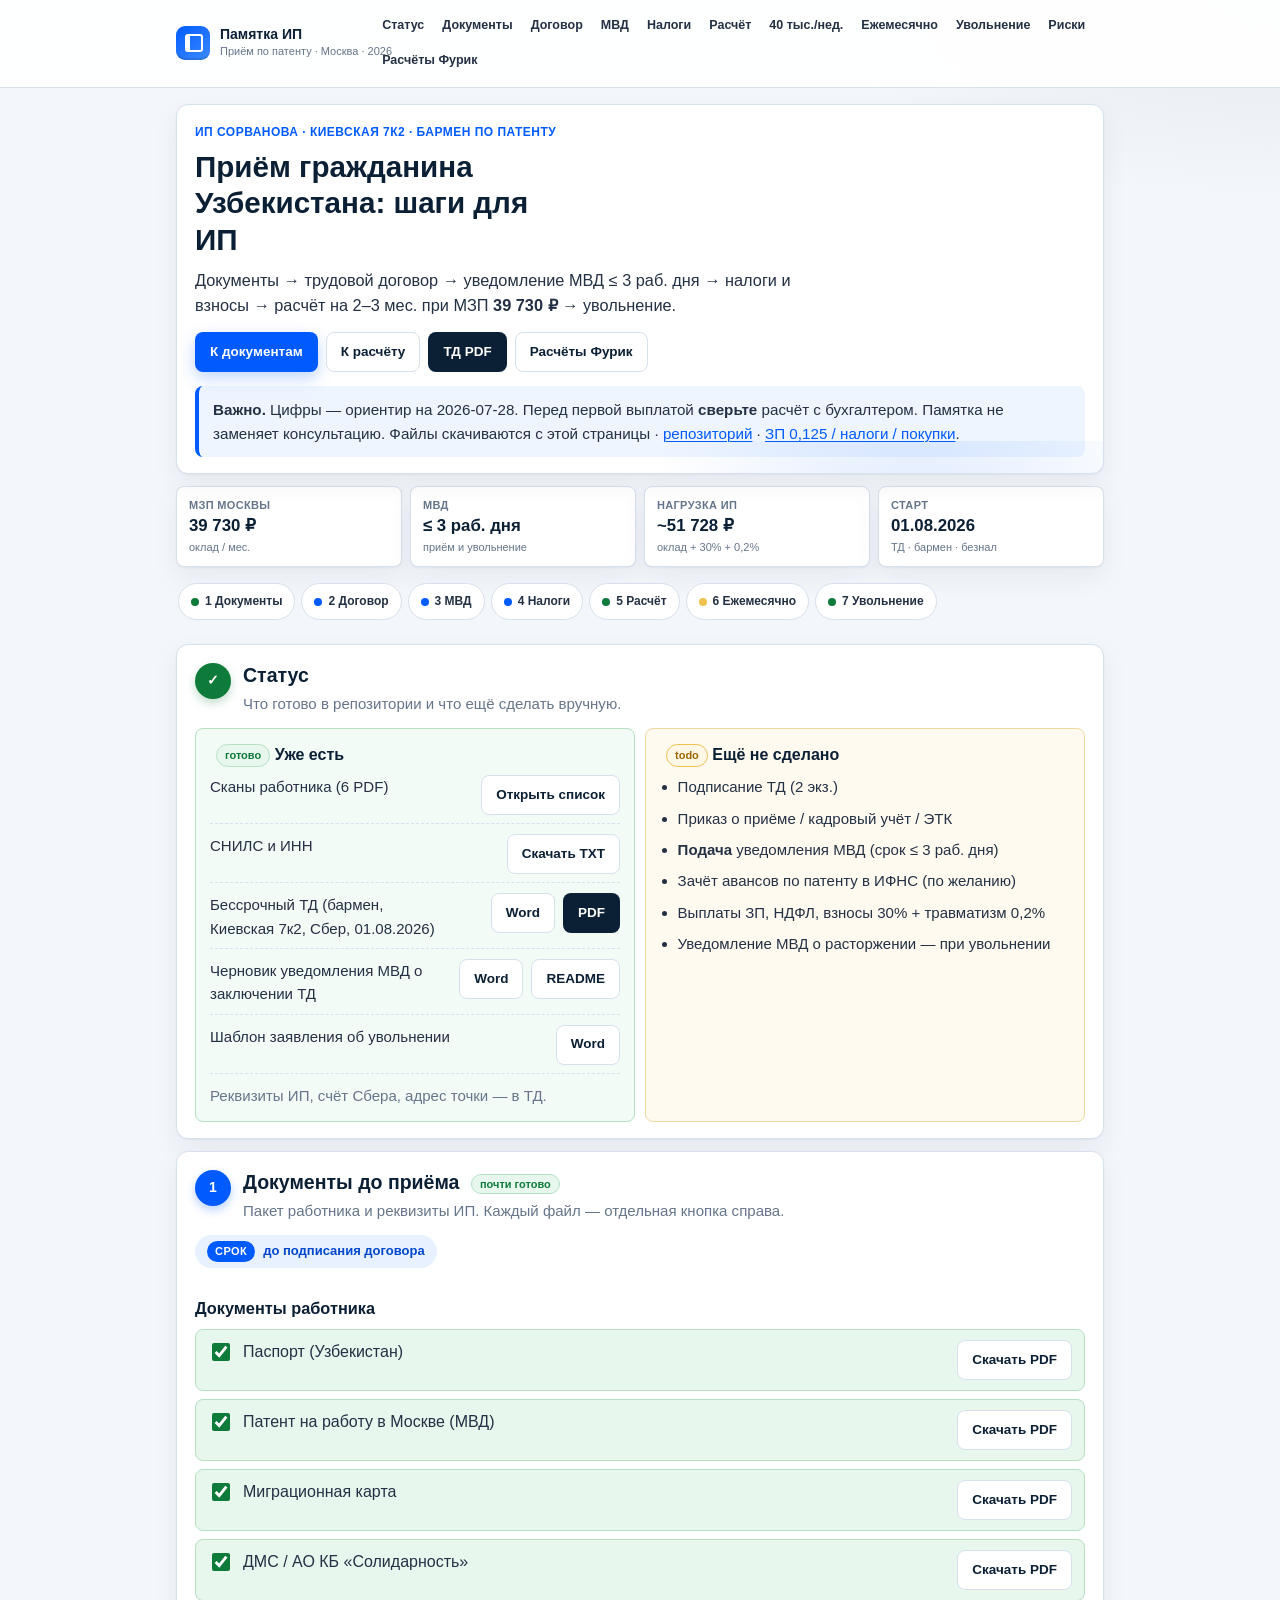
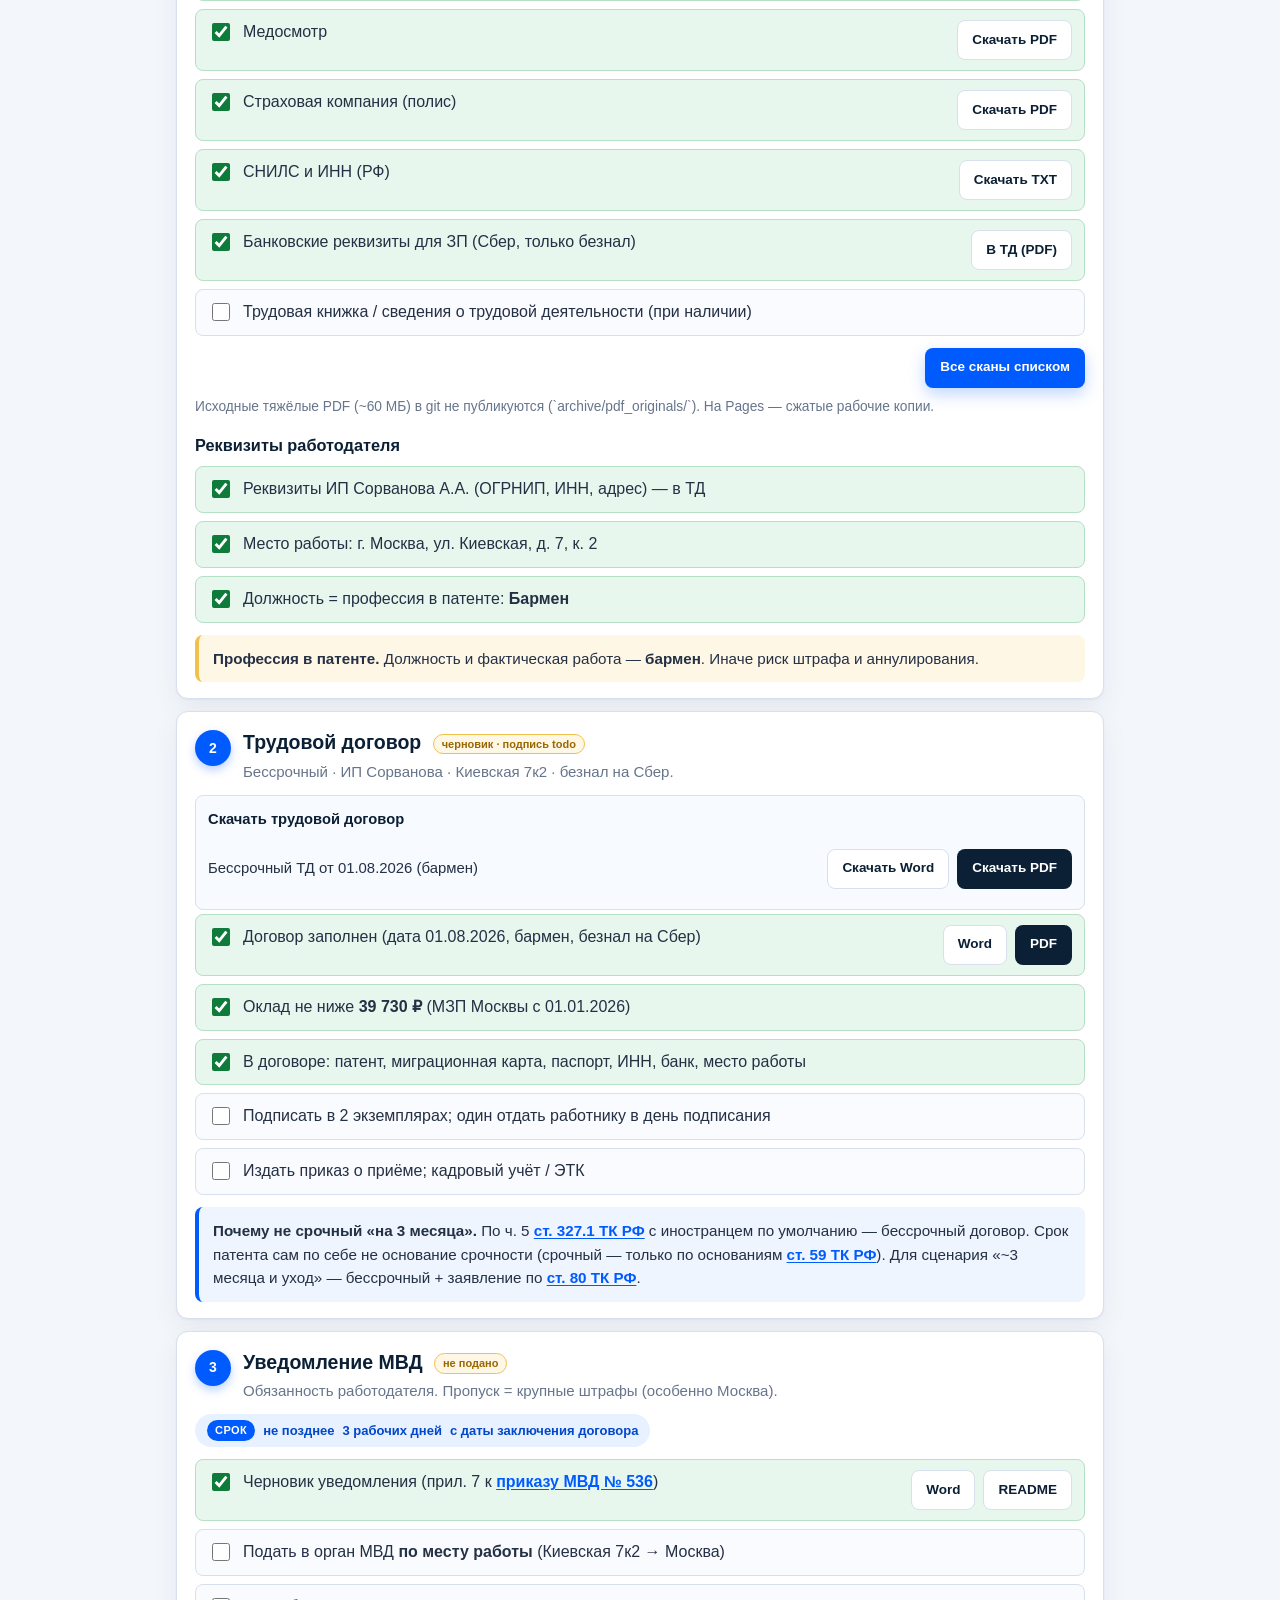
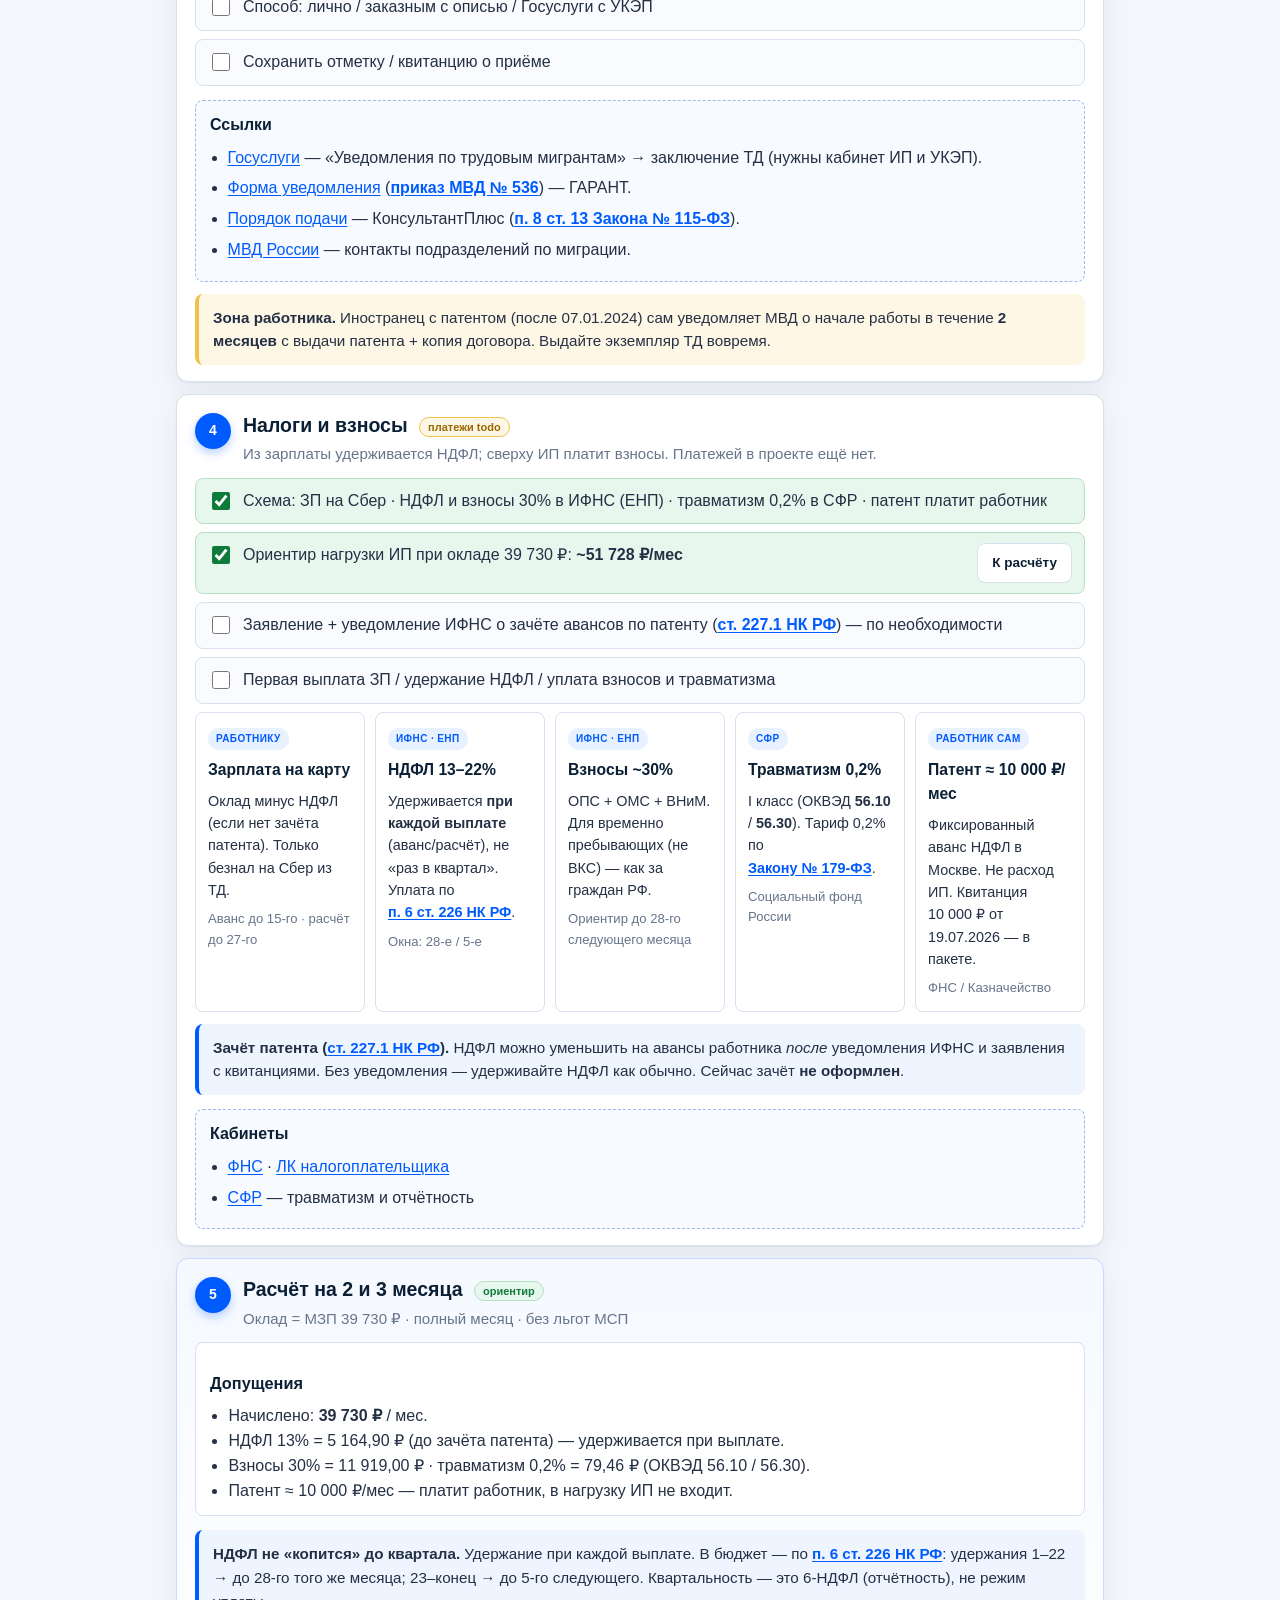
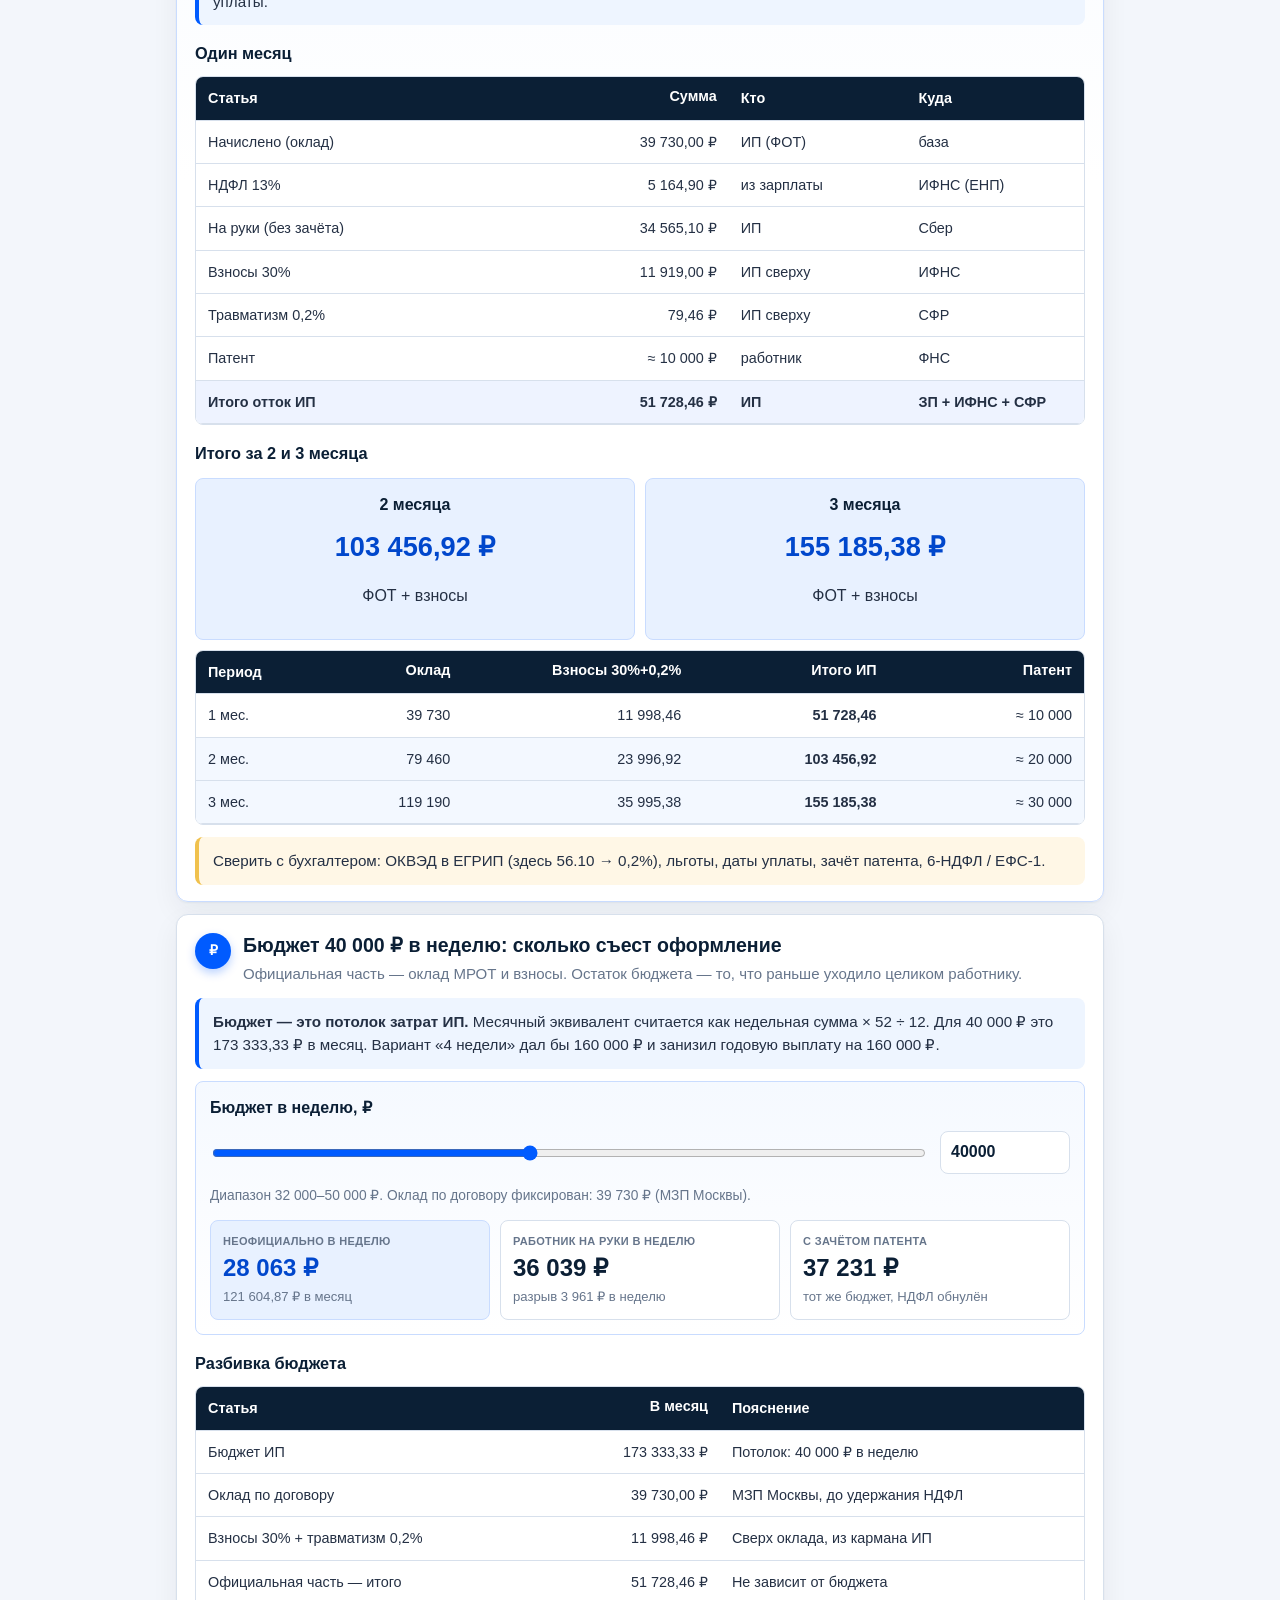
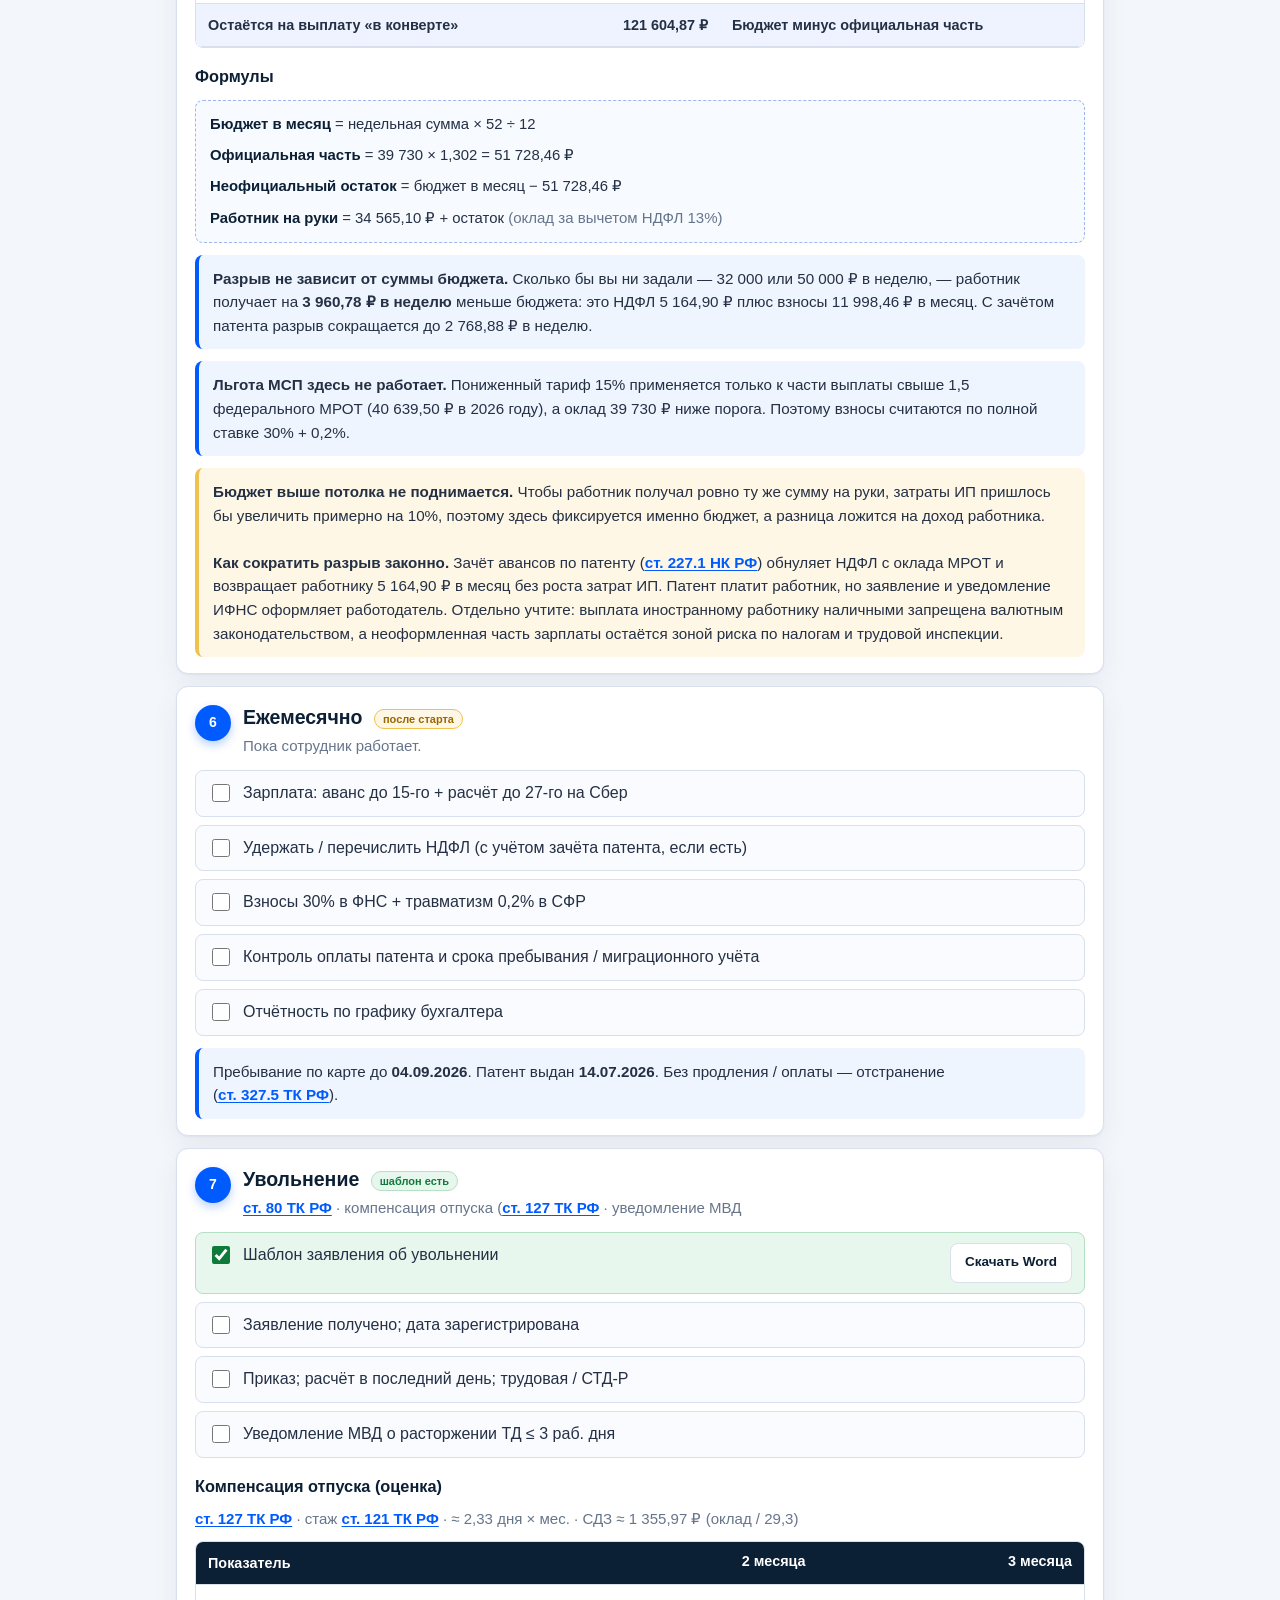
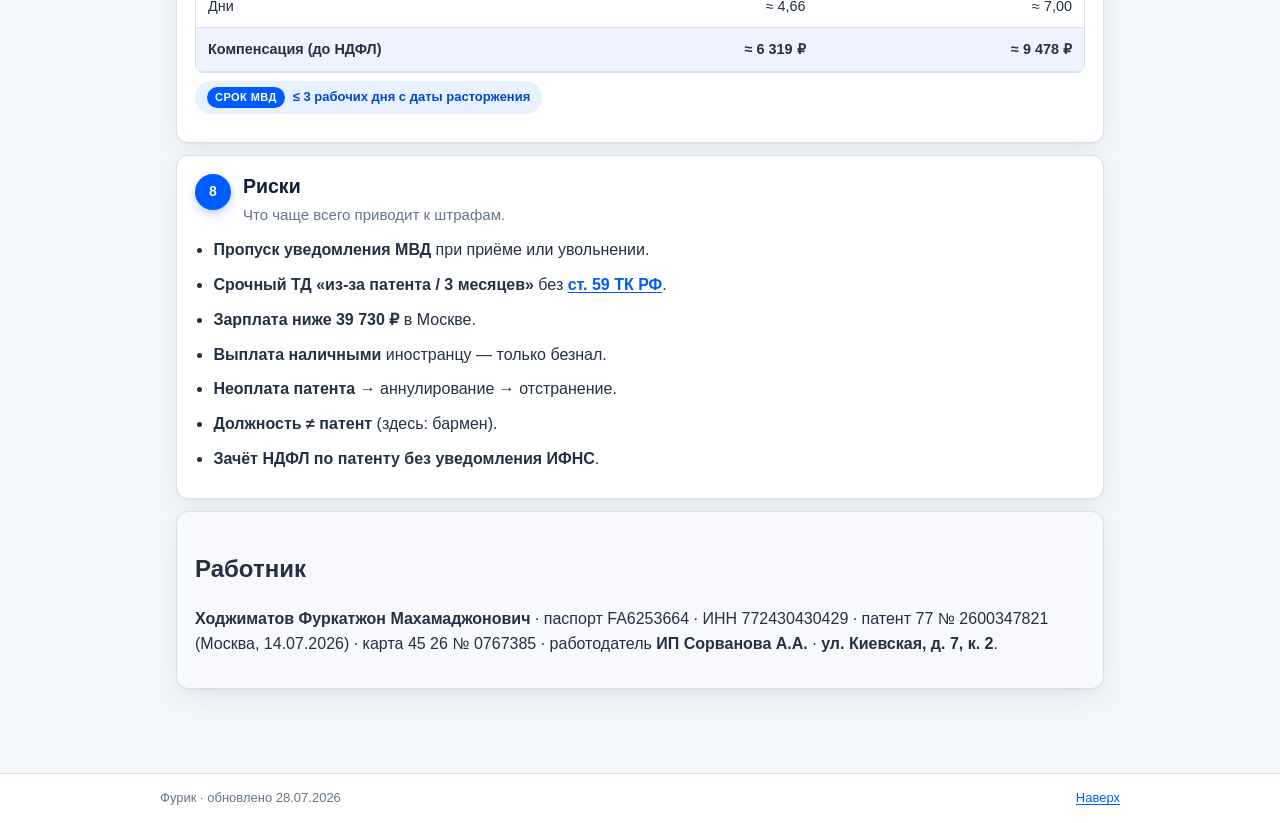
==== commit e374a7ce: "Add Furik payroll/purchases page and Kuper rebilling registry. Publish docs/raschety.html with 0.125" ====
--- a/docs/index.html
+++ b/docs/index.html
@@ -30,6 +30,7 @@
         <a href="#monthly">Ежемесячно</a>
         <a href="#fire">Увольнение</a>
         <a href="#risks">Риски</a>
+        <a href="raschety.html">Расчёты Фурик</a>
       </nav>
     </div>
   </header>
@@ -46,12 +47,14 @@
         <a class="btn btn--primary" href="#prepare">К документам</a>
         <a class="btn btn--ghost" href="#calc">К расчёту</a>
         <a class="btn btn--pdf" href="трудовой-договор/трудовой-договор-Ходжиматов-бессрочный-01.08.2026.pdf" download>ТД PDF</a>
+        <a class="btn btn--ghost" href="raschety.html">Расчёты Фурик</a>
       </div>
       <div class="alert alert--info">
         <strong>Важно.</strong> Цифры — ориентир на 2026-07-28. Перед первой выплатой
         <strong>сверьте</strong> расчёт с бухгалтером. Памятка не заменяет консультацию.
         Файлы скачиваются с этой страницы ·
-        <a href="https://github.com/puholet-sketch/furik" target="_blank" rel="noopener">репозиторий</a>.
+        <a href="https://github.com/puholet-sketch/furik" target="_blank" rel="noopener">репозиторий</a>
+        · <a href="raschety.html">ЗП 0,125 / налоги / покупки</a>.
       </div>
     </section>
 
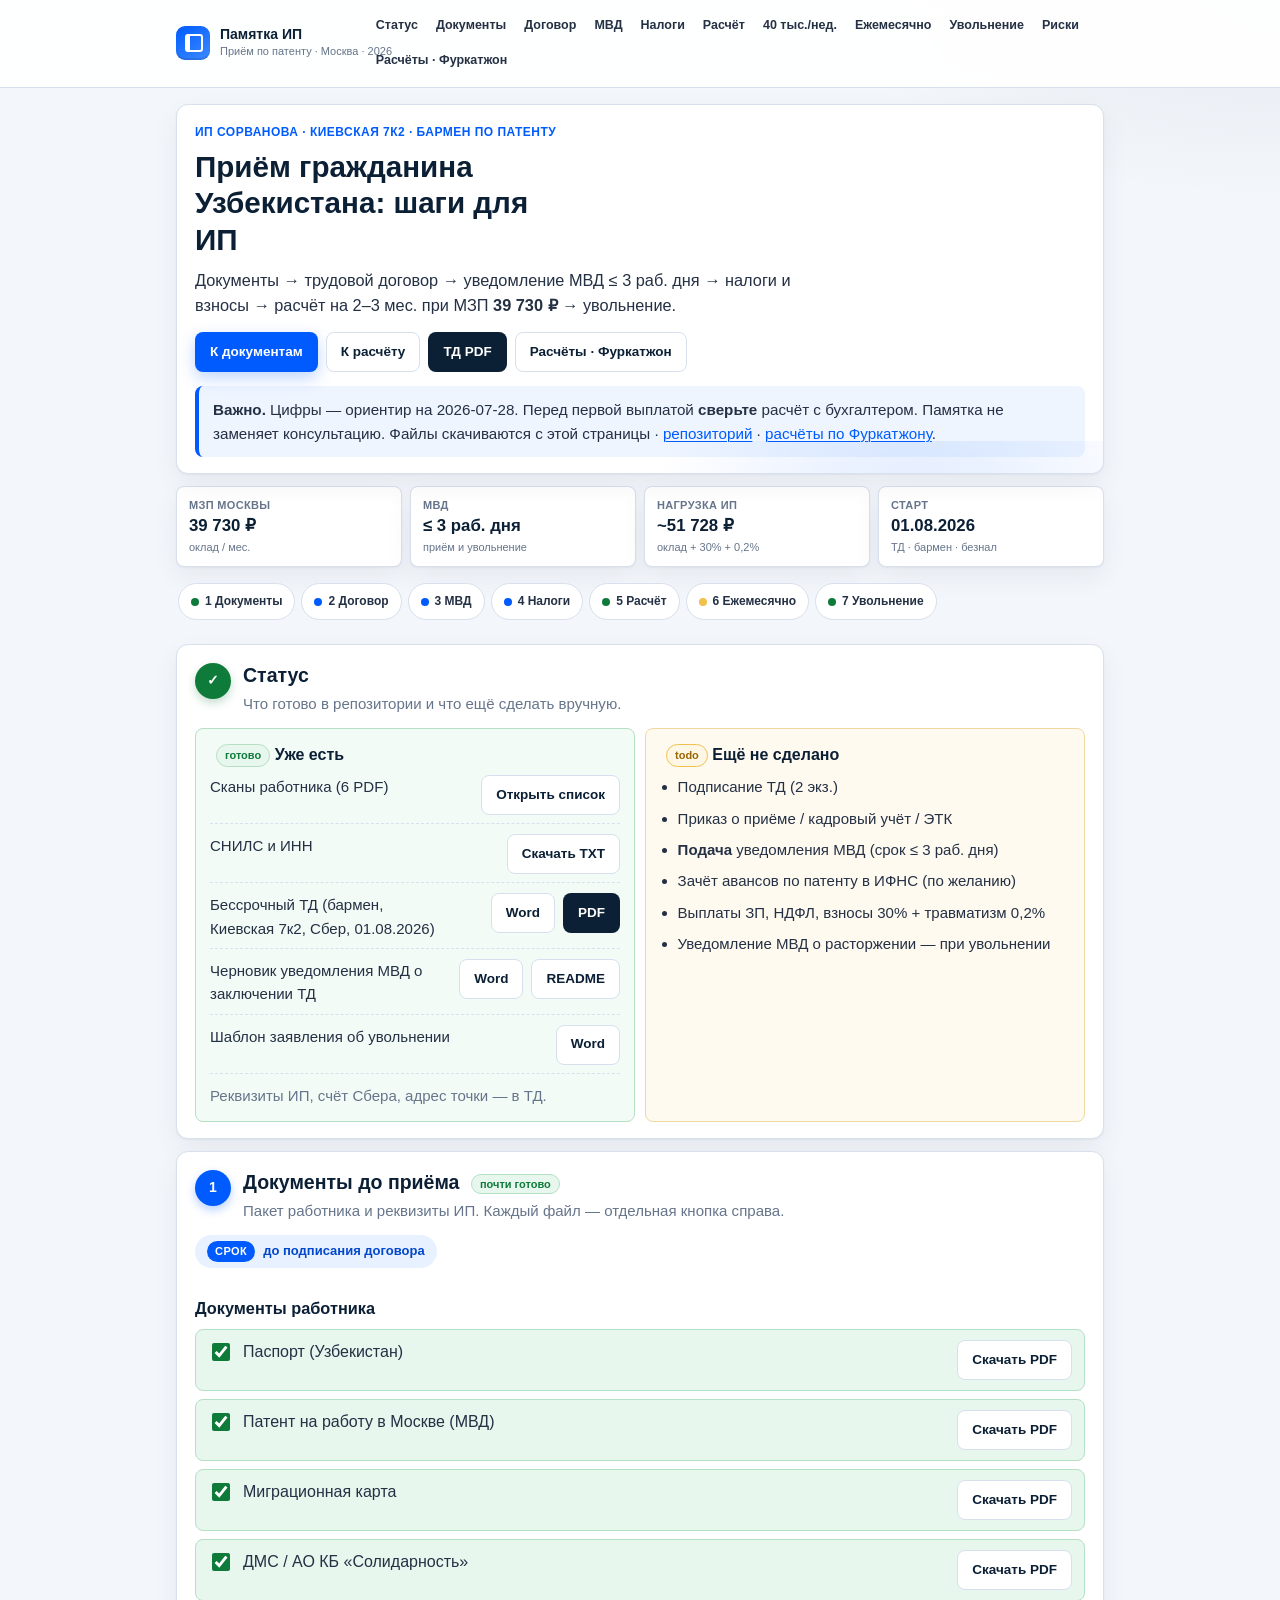
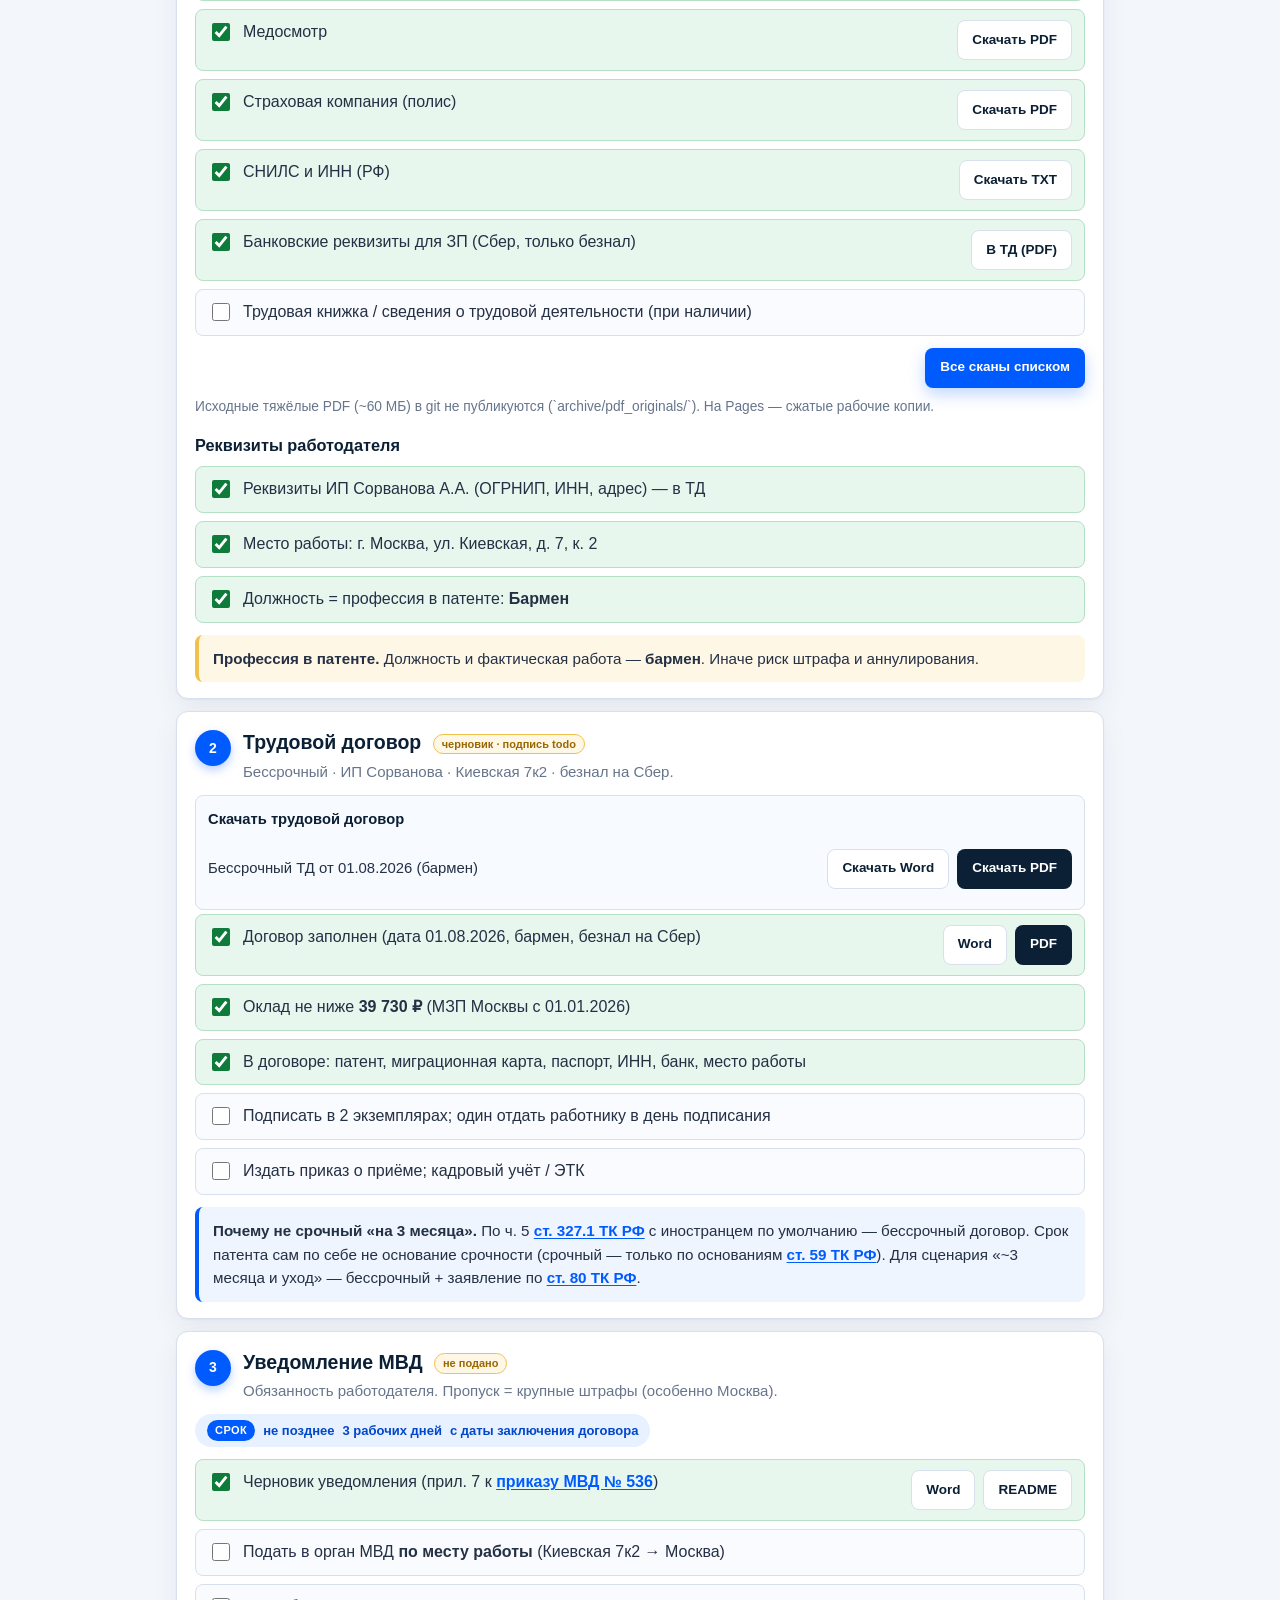
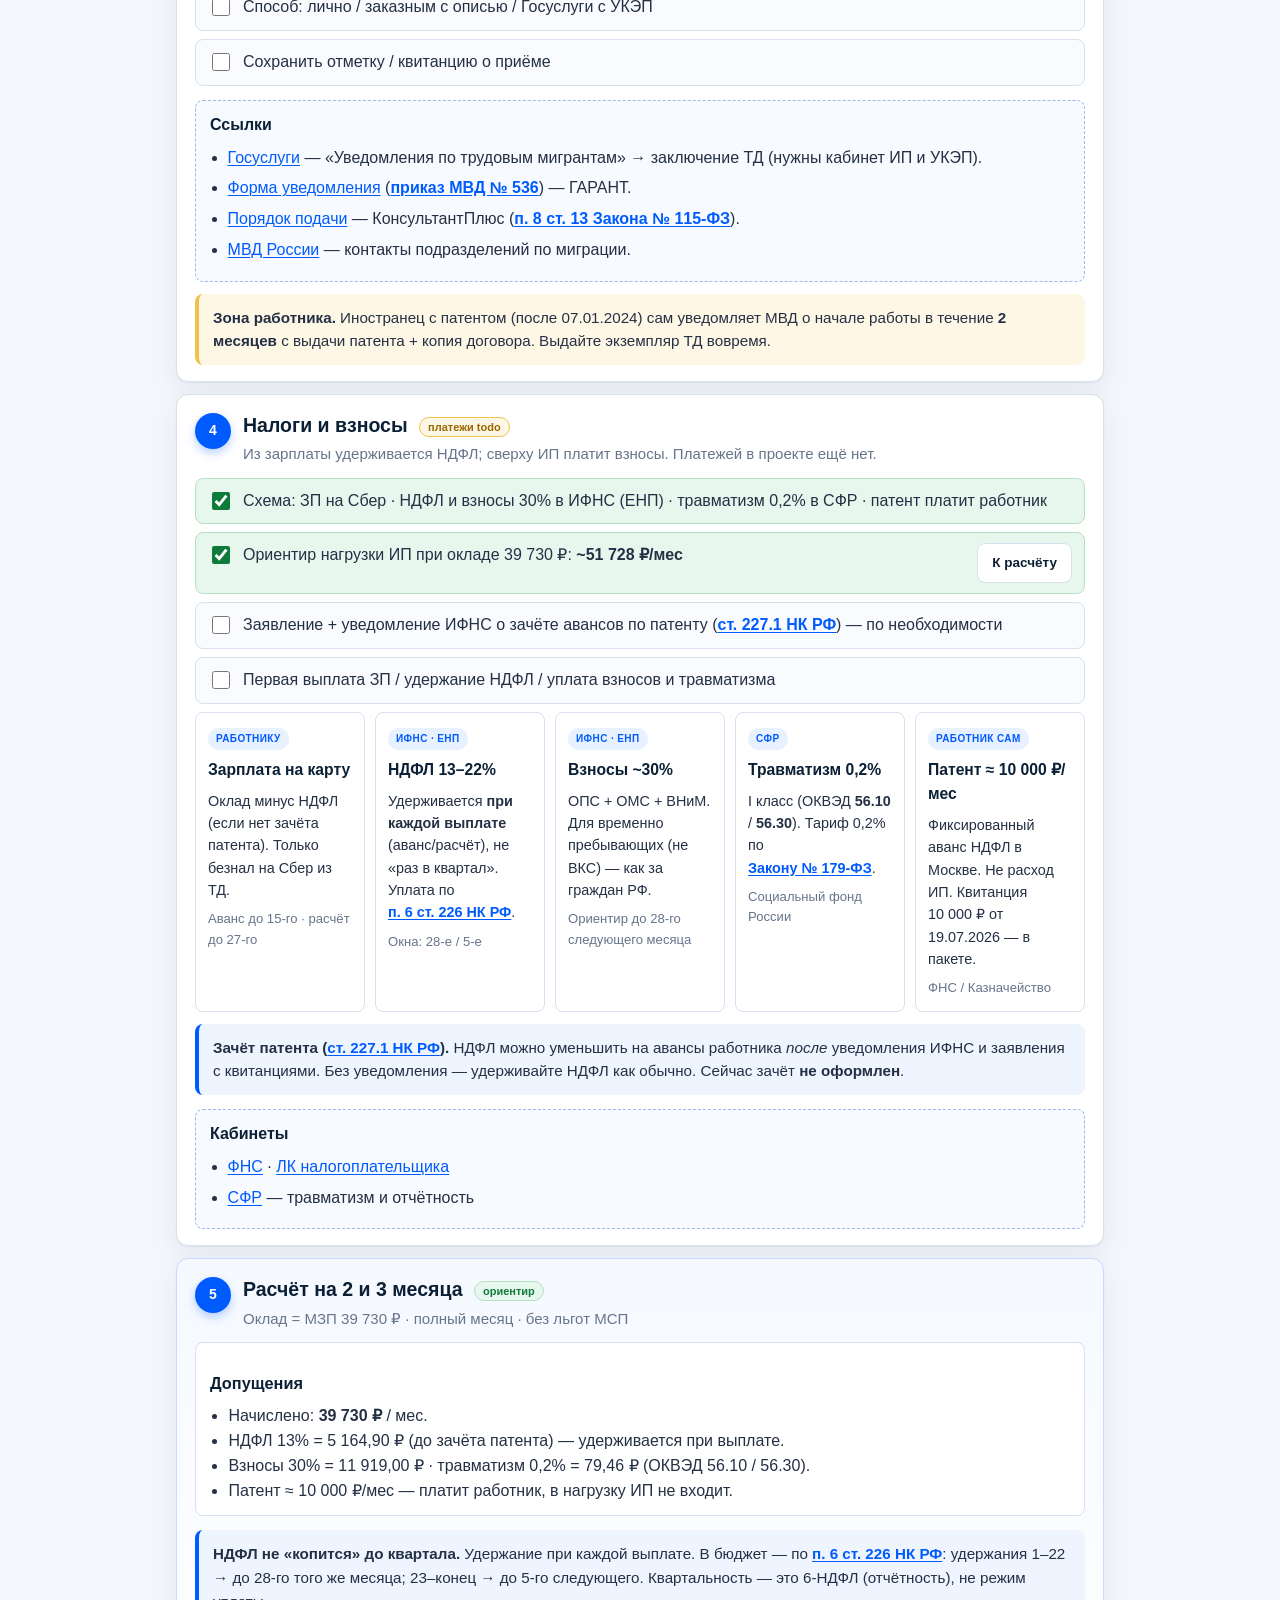
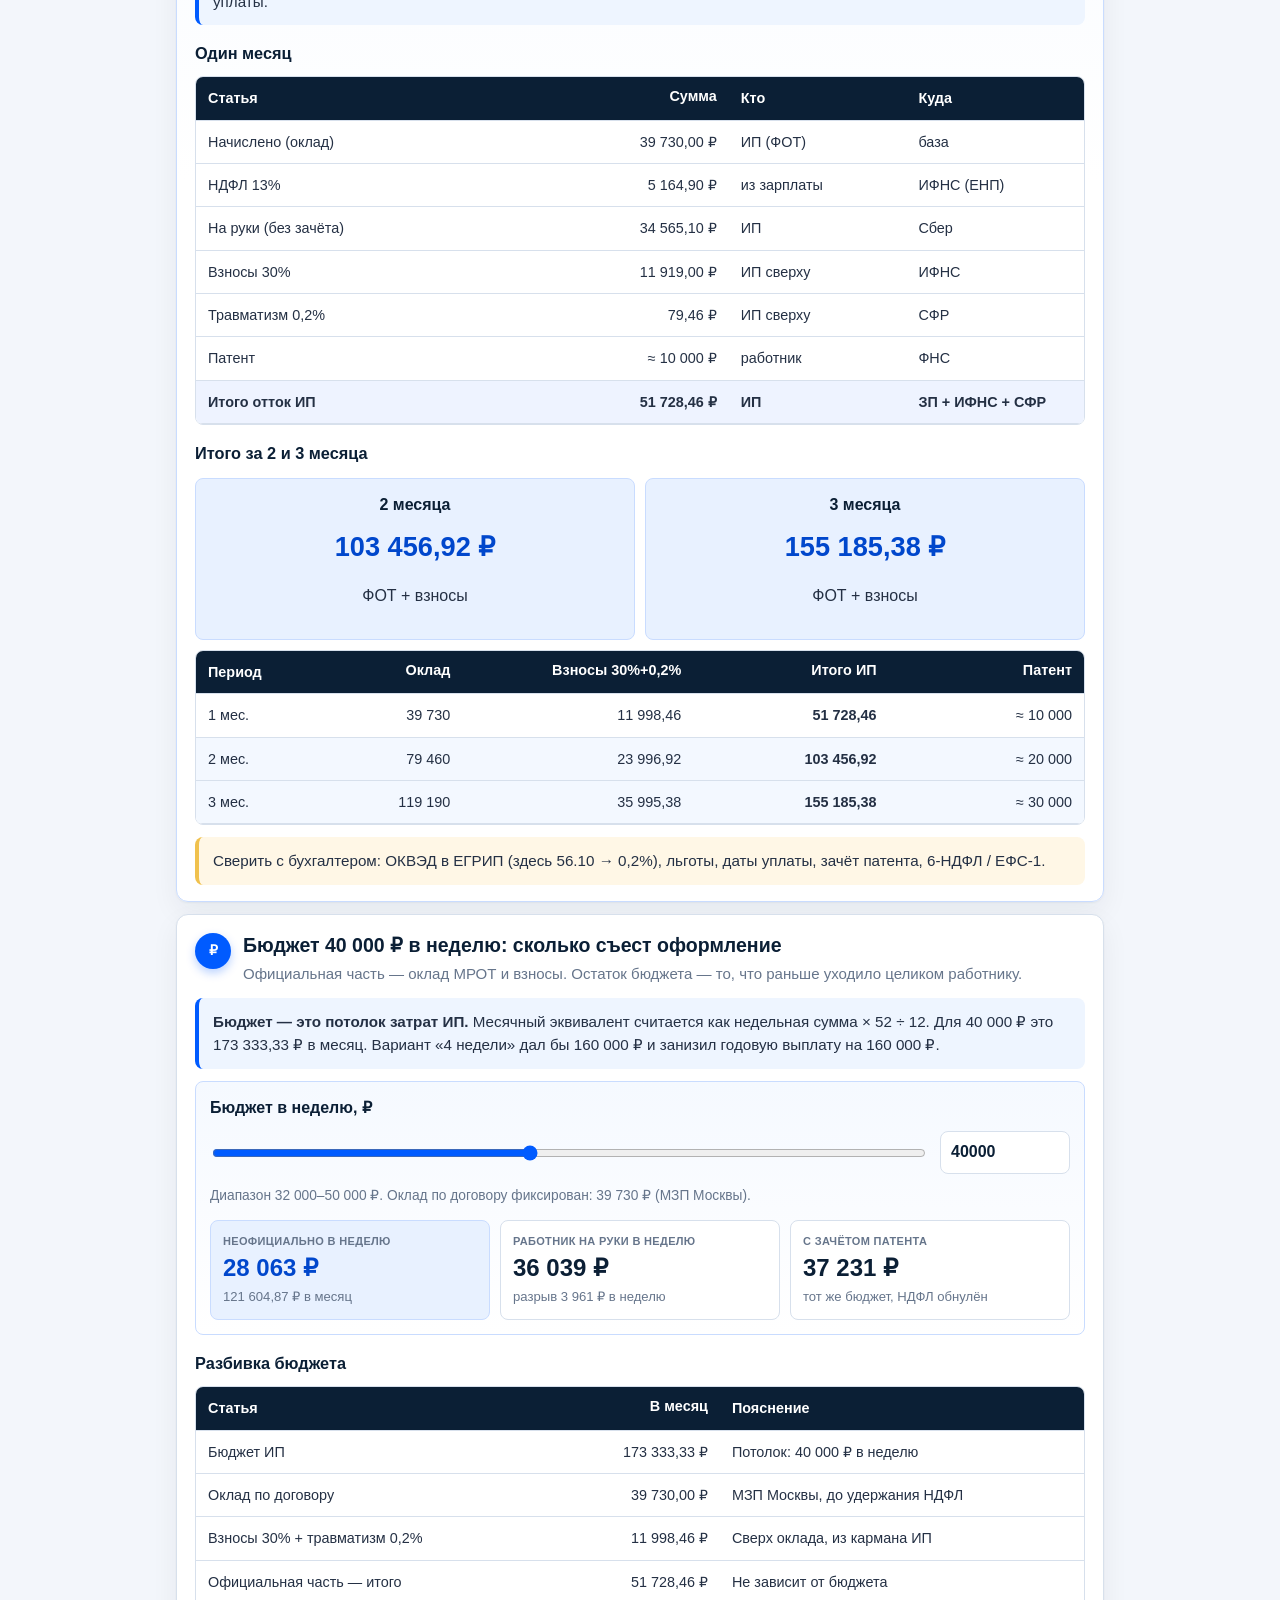
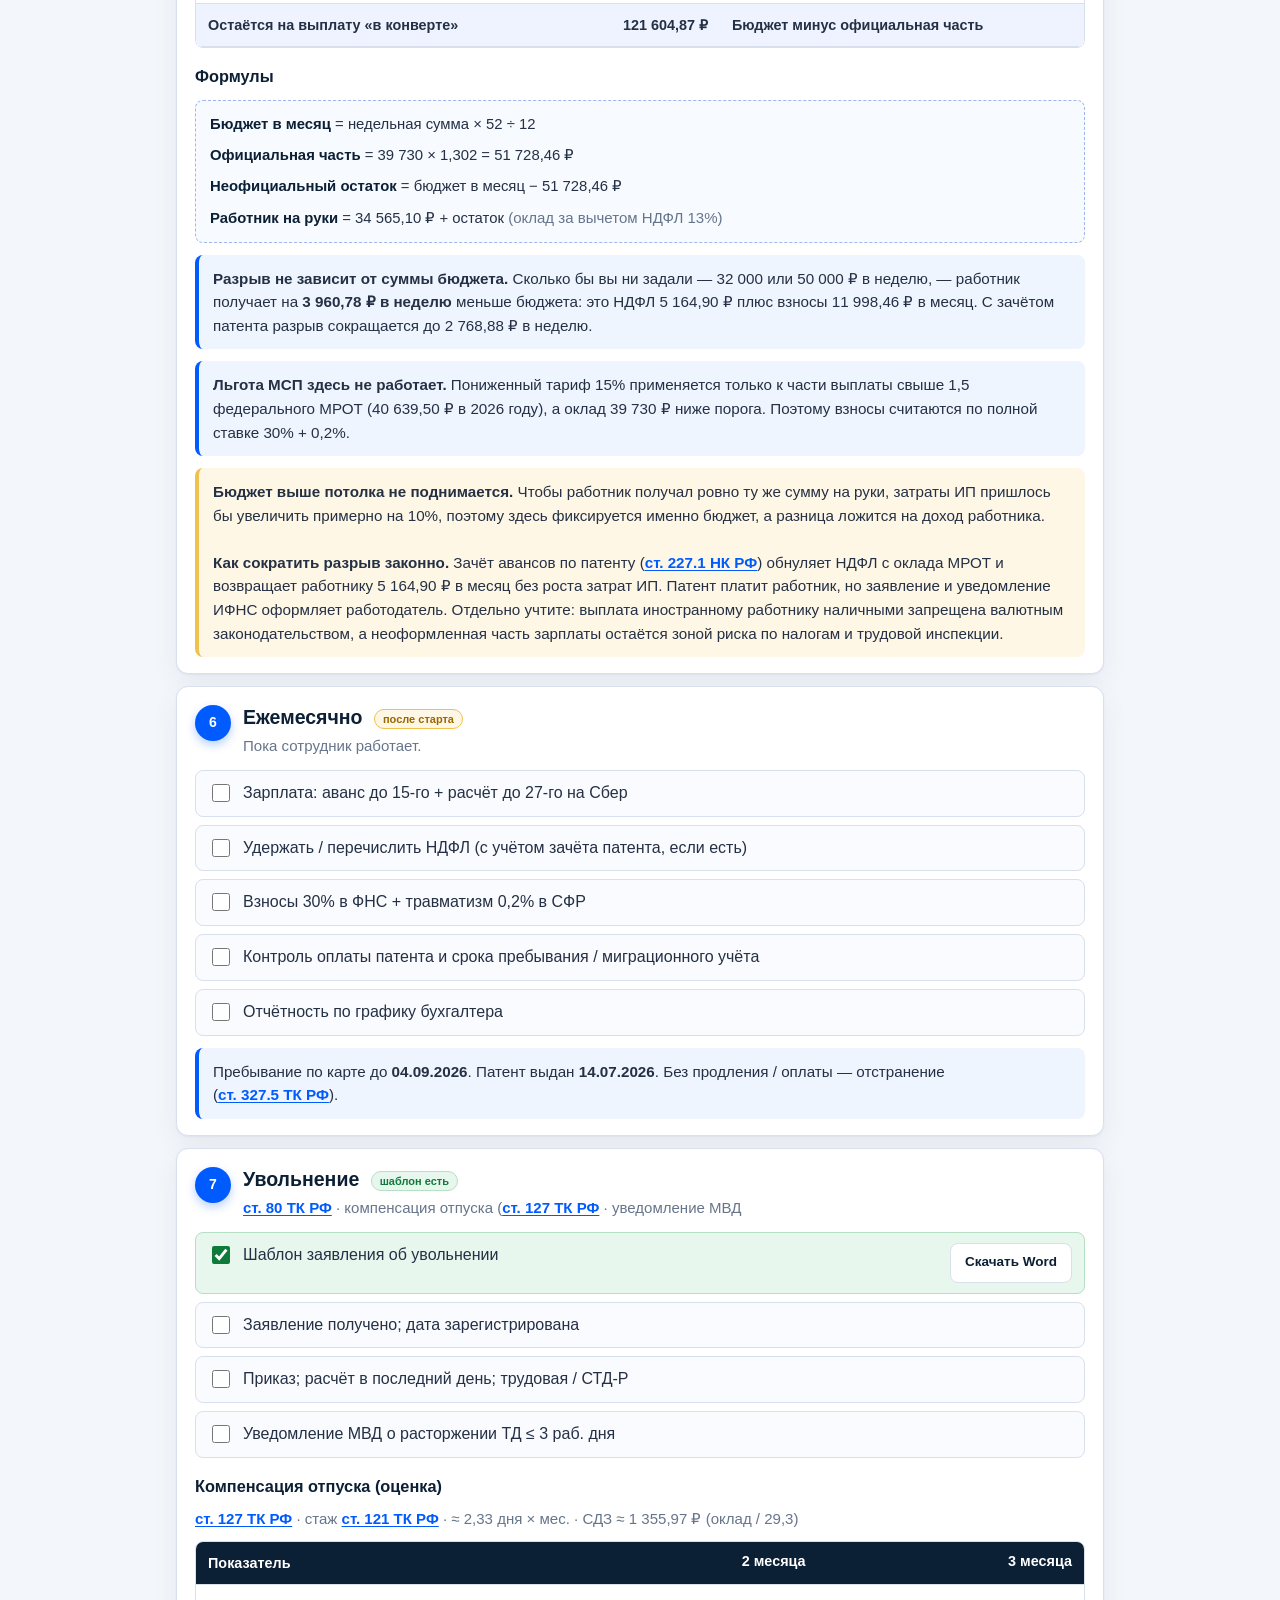
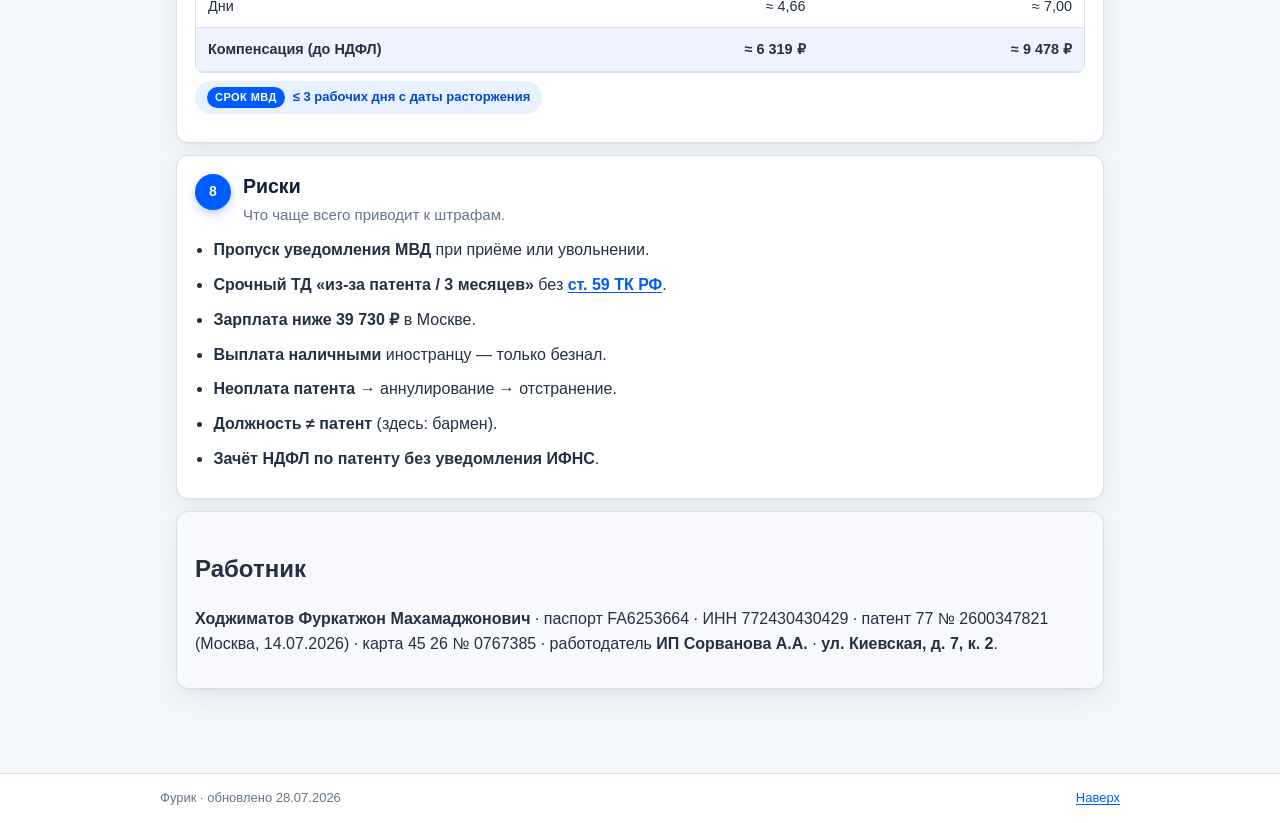
==== commit 489258cc: "Refine Furkatjon settlements page and mark NDFL credit status. Rename copy to formal employee naming" ====
--- a/docs/index.html
+++ b/docs/index.html
@@ -30,7 +30,7 @@
         <a href="#monthly">Ежемесячно</a>
         <a href="#fire">Увольнение</a>
         <a href="#risks">Риски</a>
-        <a href="raschety.html">Расчёты Фурик</a>
+        <a href="raschety.html">Расчёты · Фуркатжон</a>
       </nav>
     </div>
   </header>
@@ -47,14 +47,14 @@
         <a class="btn btn--primary" href="#prepare">К документам</a>
         <a class="btn btn--ghost" href="#calc">К расчёту</a>
         <a class="btn btn--pdf" href="трудовой-договор/трудовой-договор-Ходжиматов-бессрочный-01.08.2026.pdf" download>ТД PDF</a>
-        <a class="btn btn--ghost" href="raschety.html">Расчёты Фурик</a>
+        <a class="btn btn--ghost" href="raschety.html">Расчёты · Фуркатжон</a>
       </div>
       <div class="alert alert--info">
         <strong>Важно.</strong> Цифры — ориентир на 2026-07-28. Перед первой выплатой
         <strong>сверьте</strong> расчёт с бухгалтером. Памятка не заменяет консультацию.
         Файлы скачиваются с этой страницы ·
         <a href="https://github.com/puholet-sketch/furik" target="_blank" rel="noopener">репозиторий</a>
-        · <a href="raschety.html">ЗП 0,125 / налоги / покупки</a>.
+        · <a href="raschety.html">расчёты по Фуркатжону</a>.
       </div>
     </section>
 
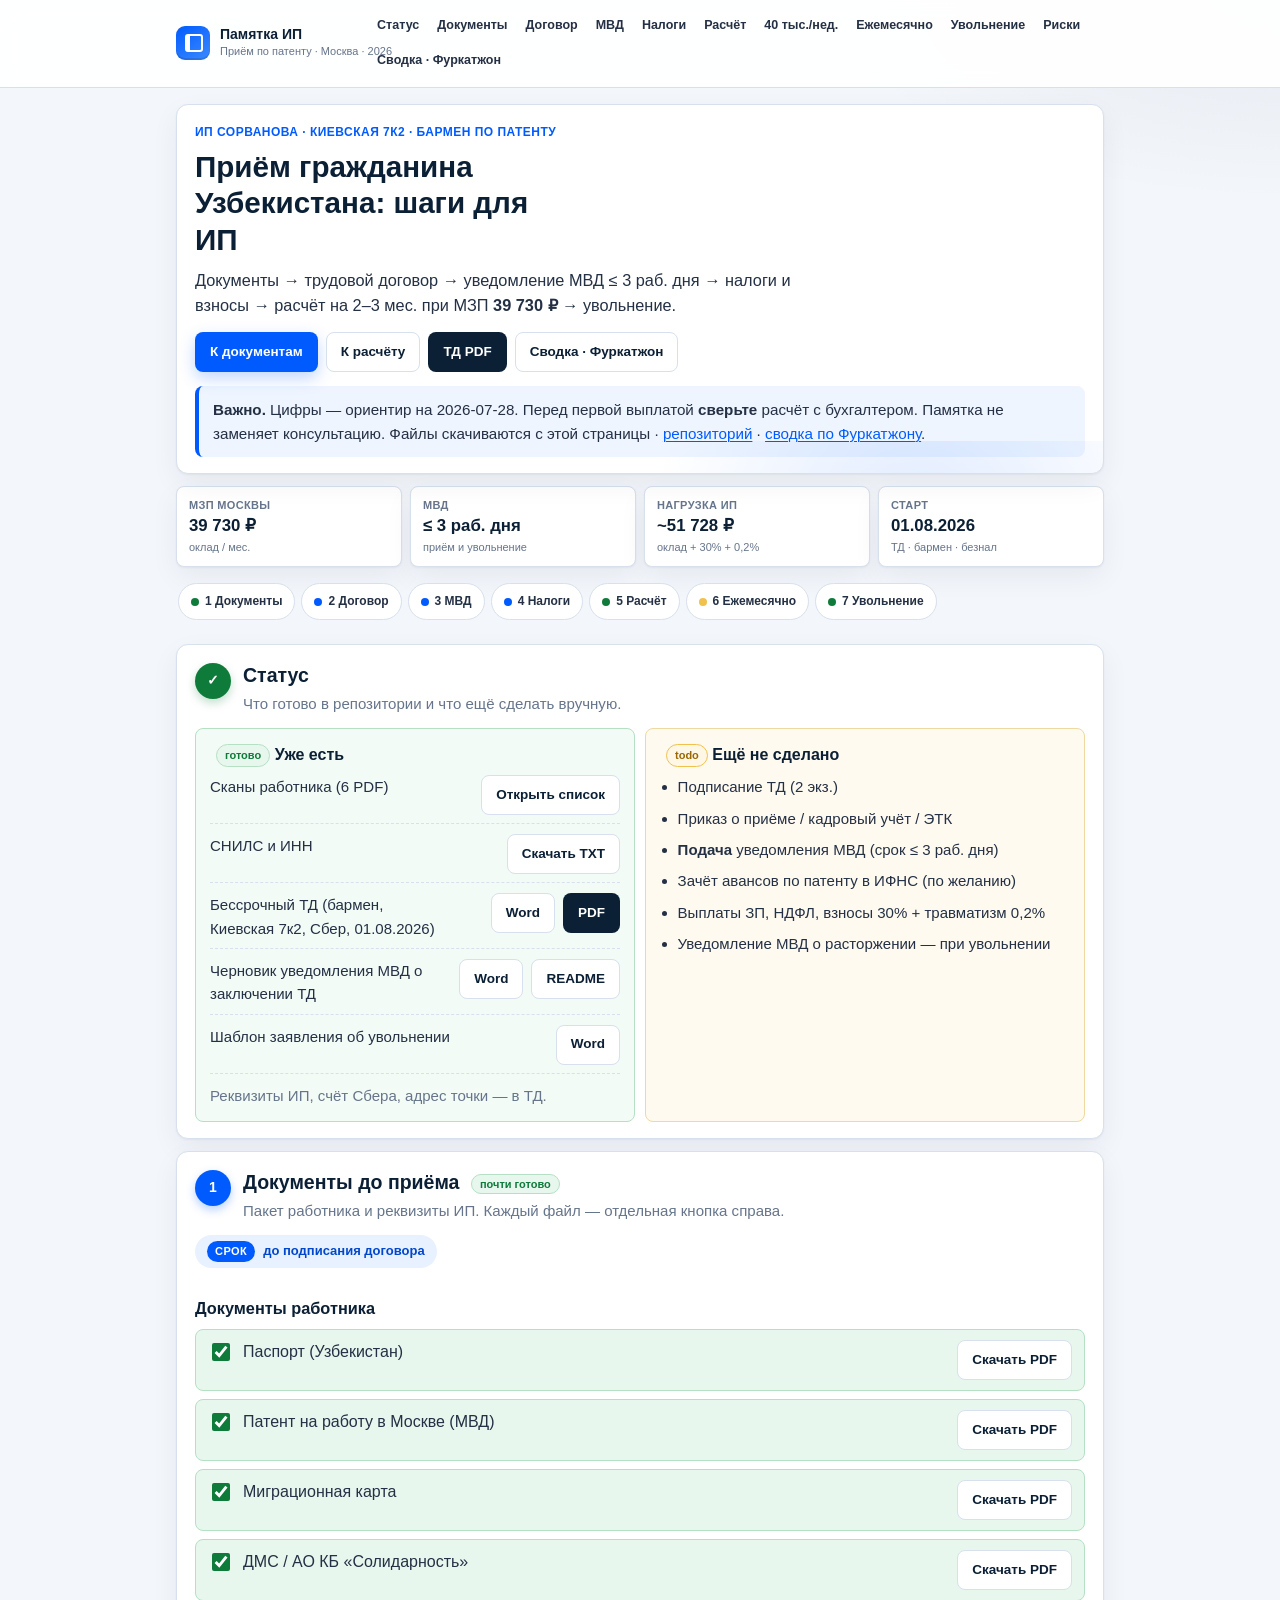
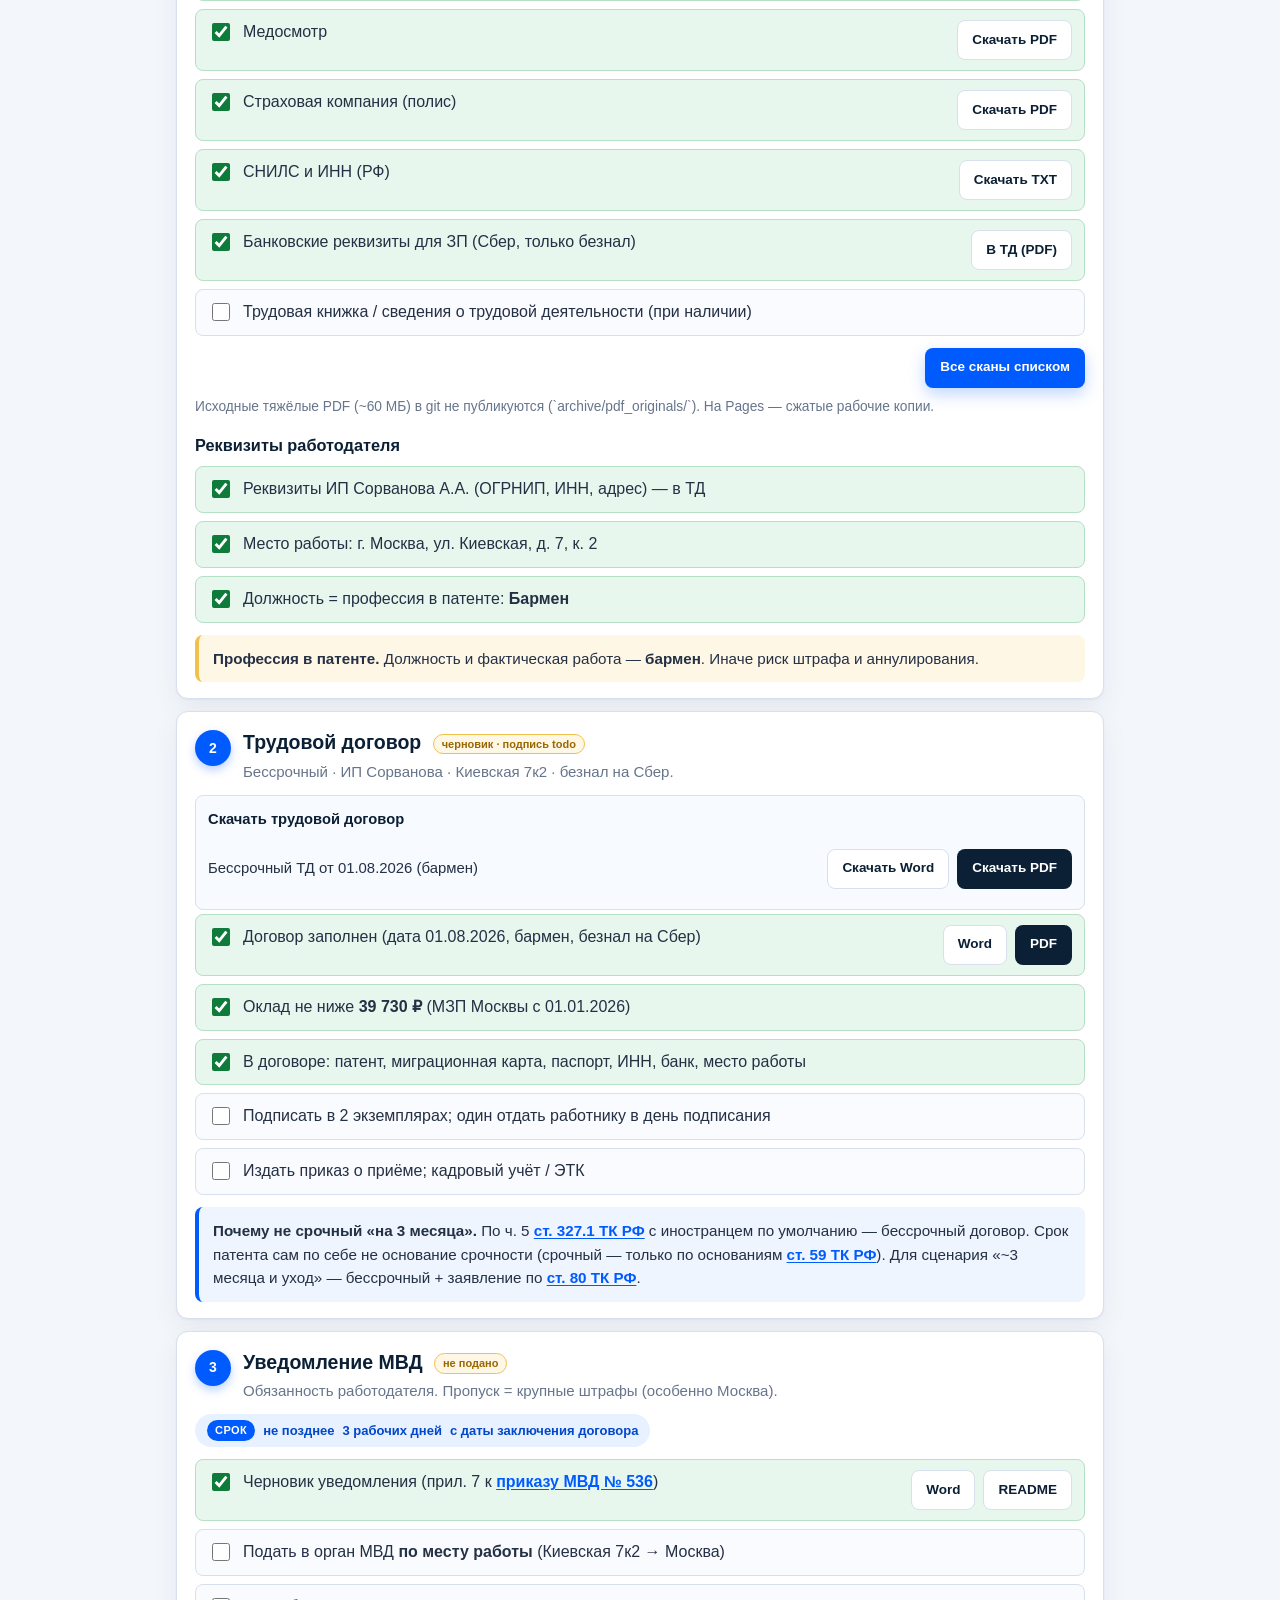
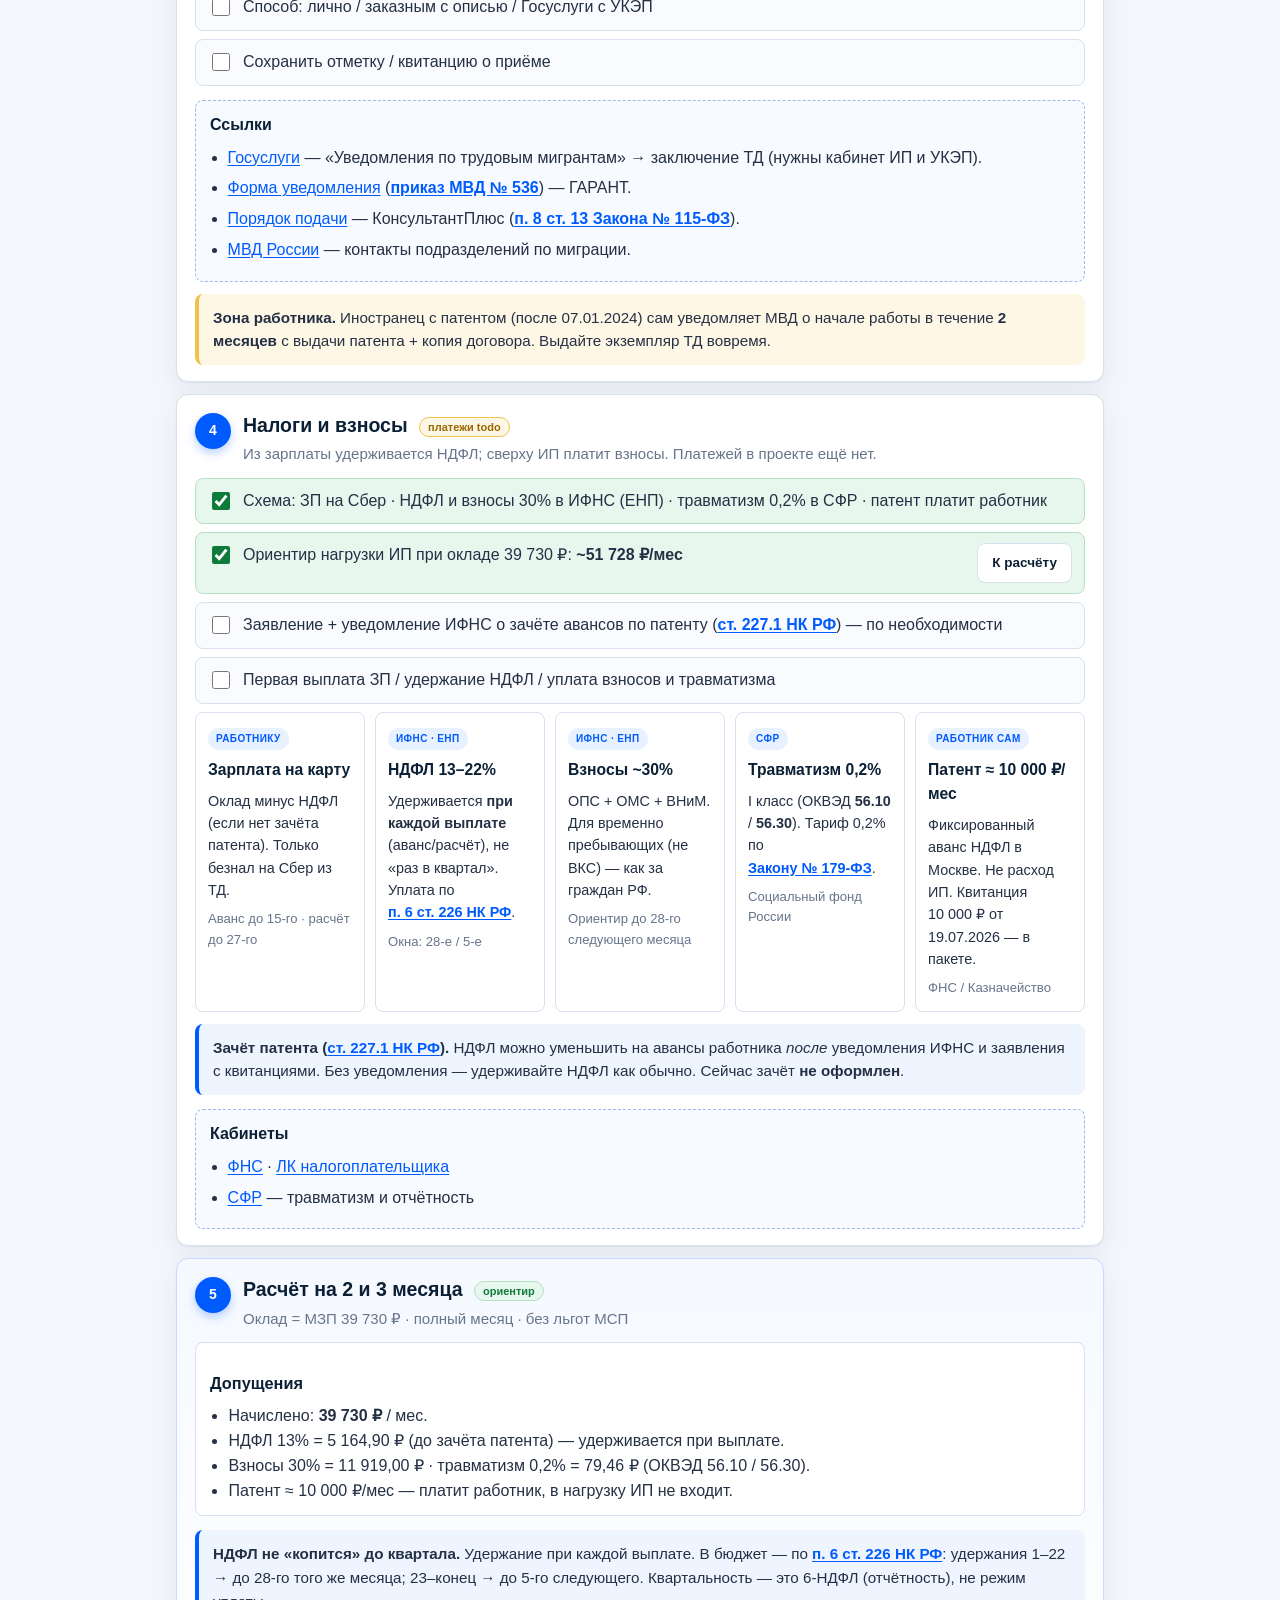
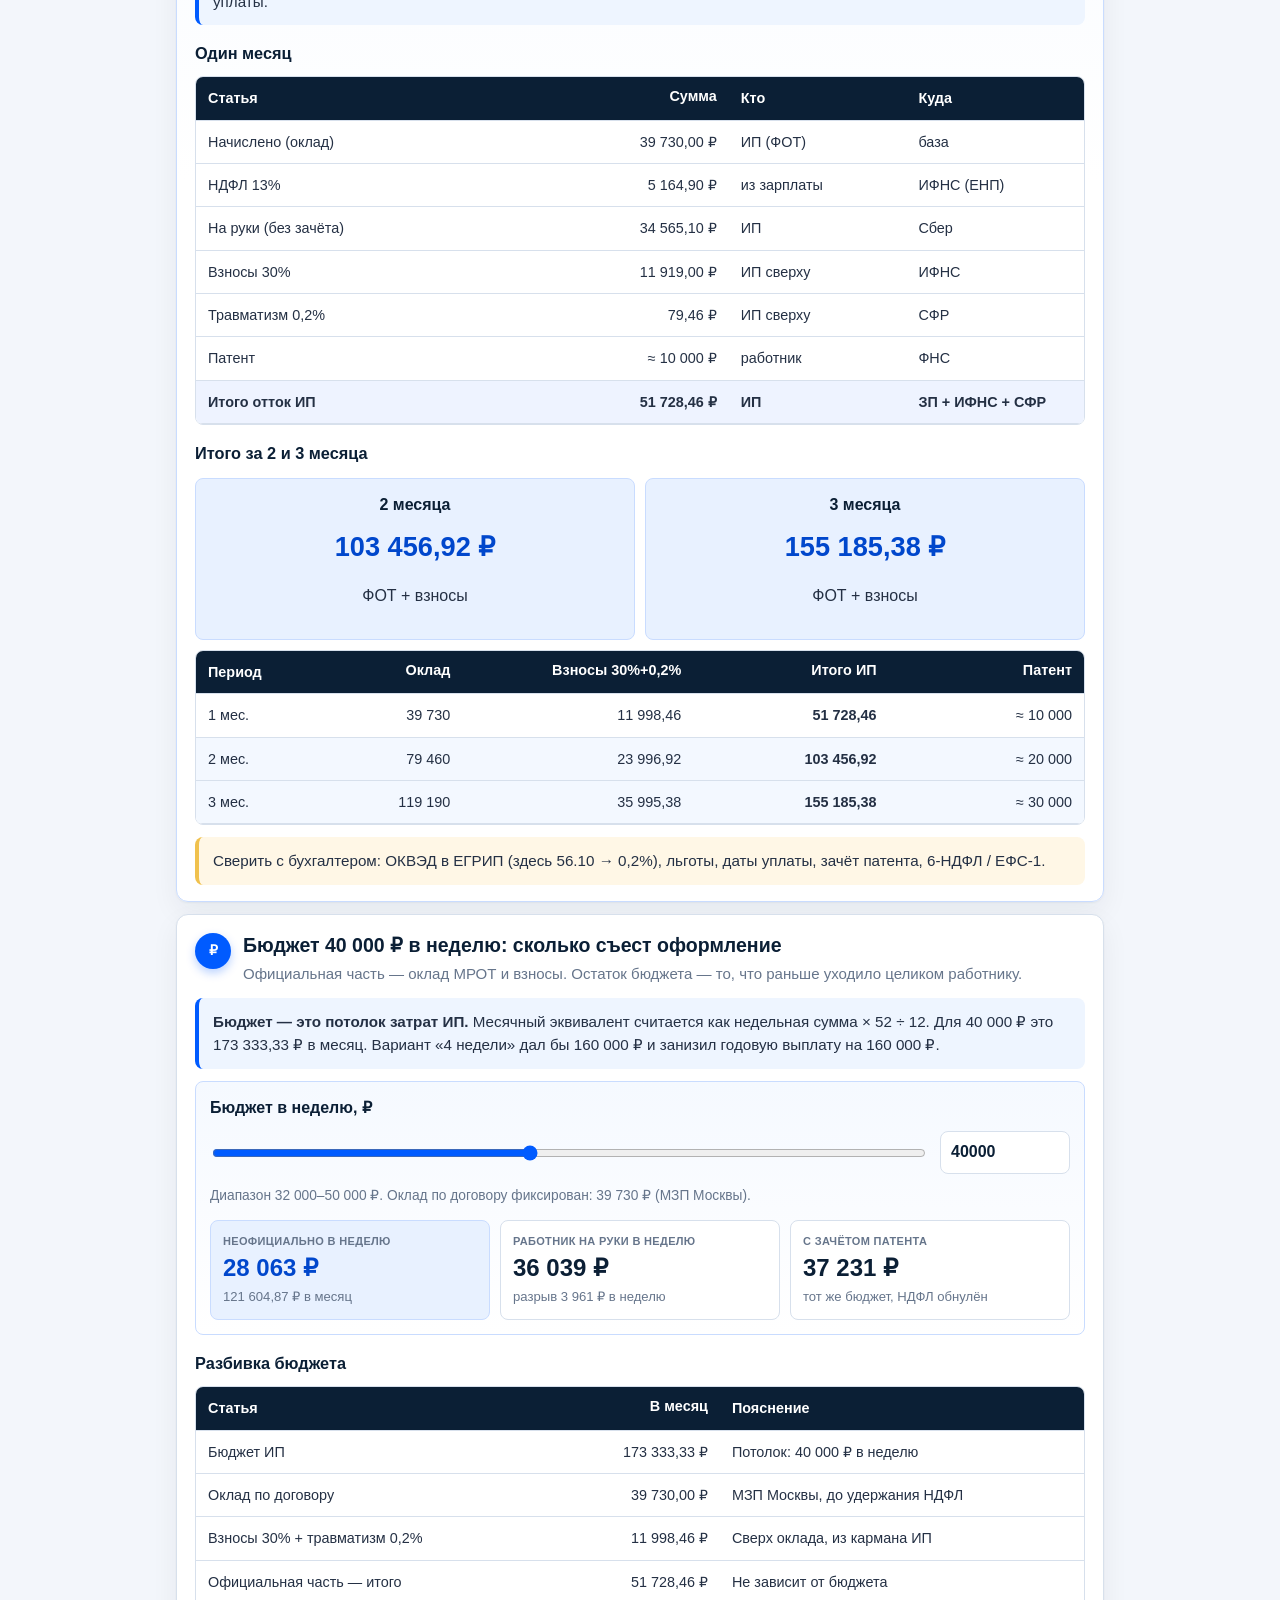
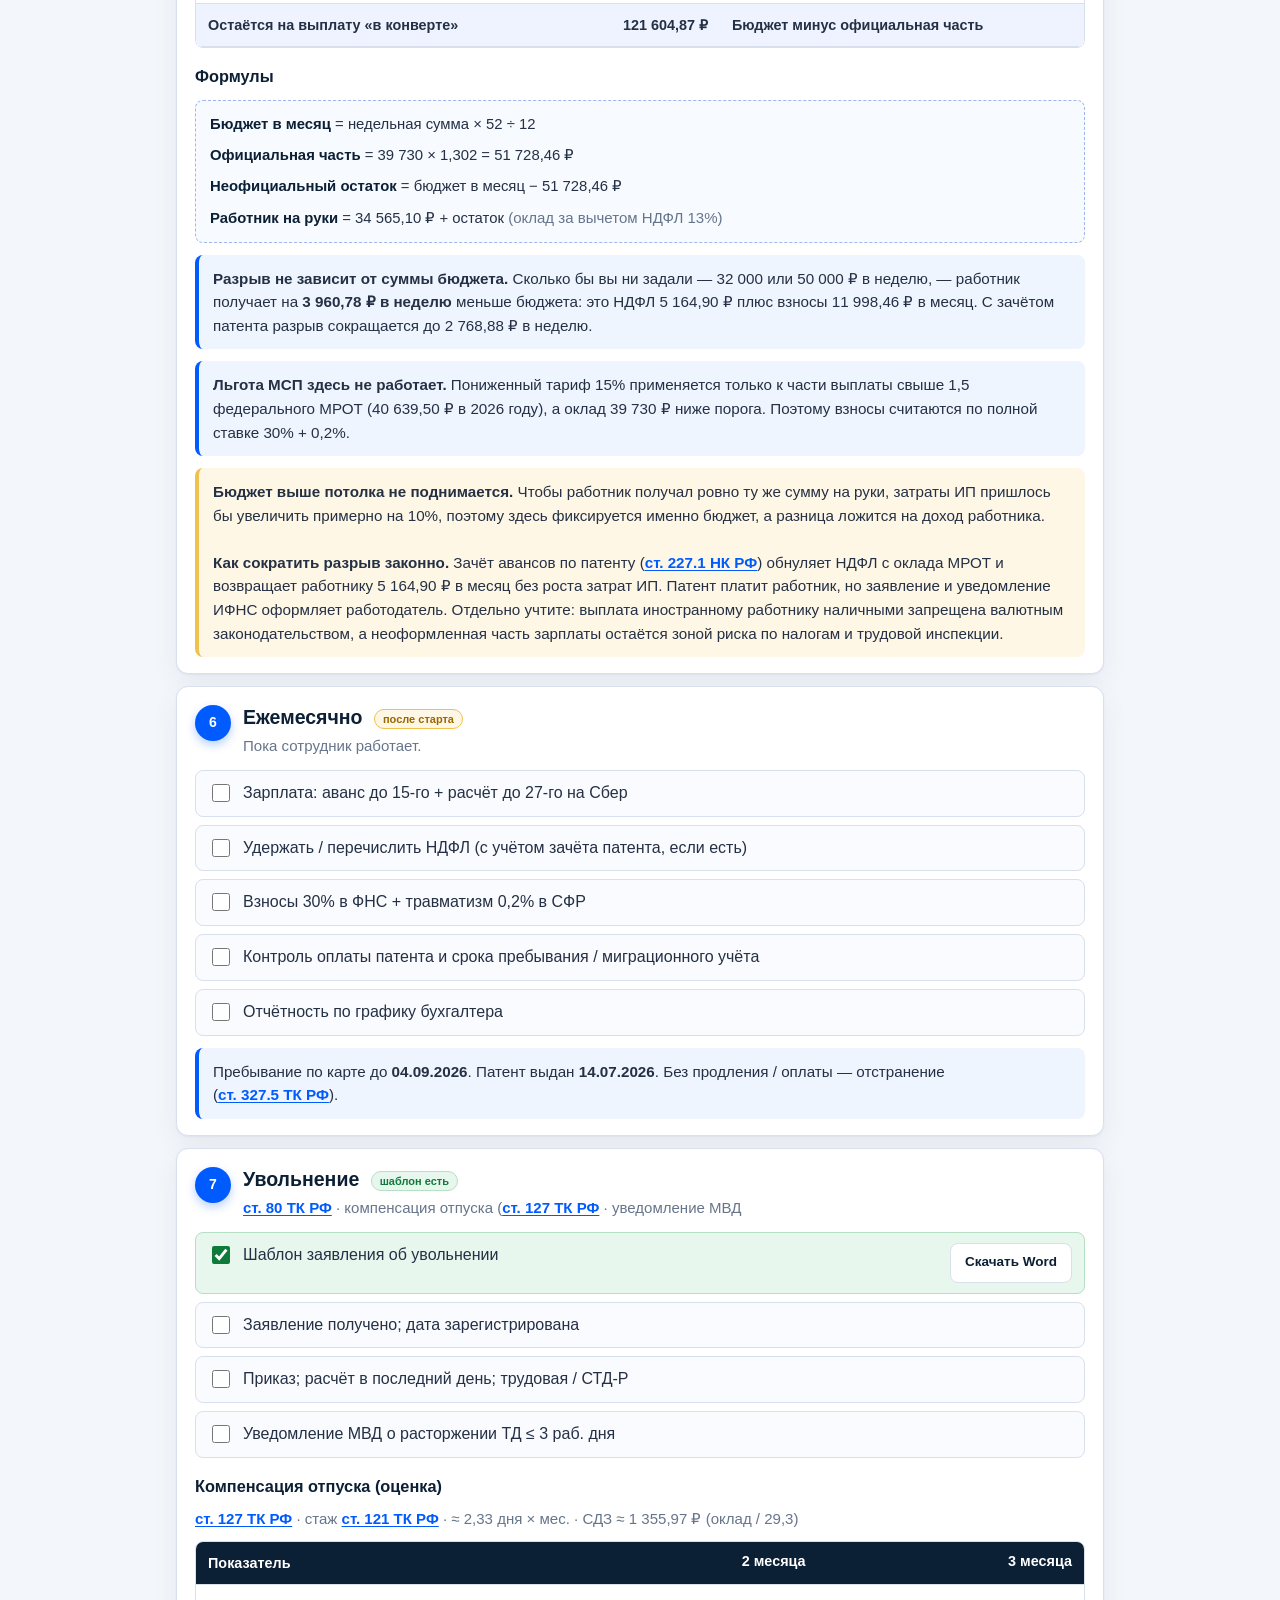
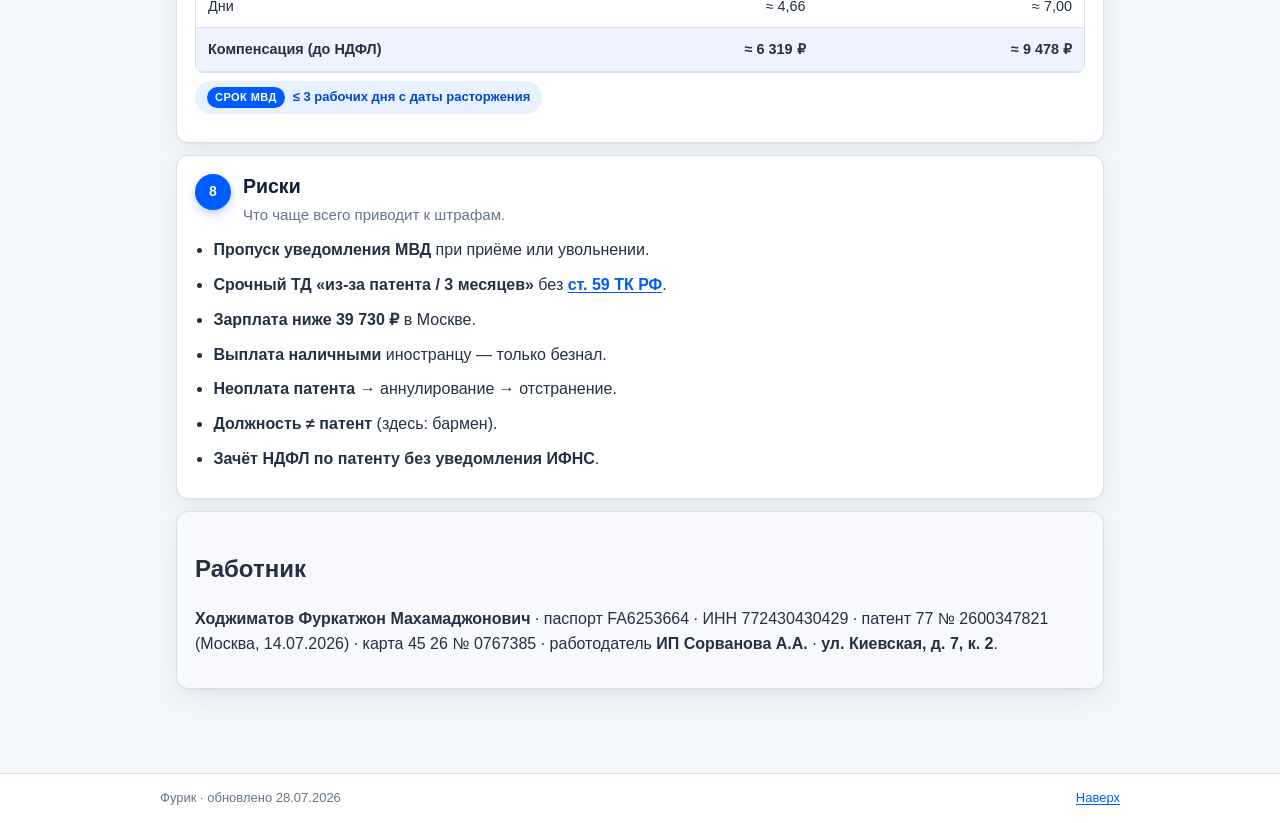
==== commit abc5d3ea: "Restyle Furkatjon settlements page as a PMO executive report. Replace landing-style chrome with a pa" ====
--- a/docs/index.html
+++ b/docs/index.html
@@ -30,7 +30,7 @@
         <a href="#monthly">Ежемесячно</a>
         <a href="#fire">Увольнение</a>
         <a href="#risks">Риски</a>
-        <a href="raschety.html">Расчёты · Фуркатжон</a>
+        <a href="raschety.html">Сводка · Фуркатжон</a>
       </nav>
     </div>
   </header>
@@ -47,14 +47,14 @@
         <a class="btn btn--primary" href="#prepare">К документам</a>
         <a class="btn btn--ghost" href="#calc">К расчёту</a>
         <a class="btn btn--pdf" href="трудовой-договор/трудовой-договор-Ходжиматов-бессрочный-01.08.2026.pdf" download>ТД PDF</a>
-        <a class="btn btn--ghost" href="raschety.html">Расчёты · Фуркатжон</a>
+        <a class="btn btn--ghost" href="raschety.html">Сводка · Фуркатжон</a>
       </div>
       <div class="alert alert--info">
         <strong>Важно.</strong> Цифры — ориентир на 2026-07-28. Перед первой выплатой
         <strong>сверьте</strong> расчёт с бухгалтером. Памятка не заменяет консультацию.
         Файлы скачиваются с этой страницы ·
         <a href="https://github.com/puholet-sketch/furik" target="_blank" rel="noopener">репозиторий</a>
-        · <a href="raschety.html">расчёты по Фуркатжону</a>.
+        · <a href="raschety.html">сводка по Фуркатжону</a>.
       </div>
     </section>
 
